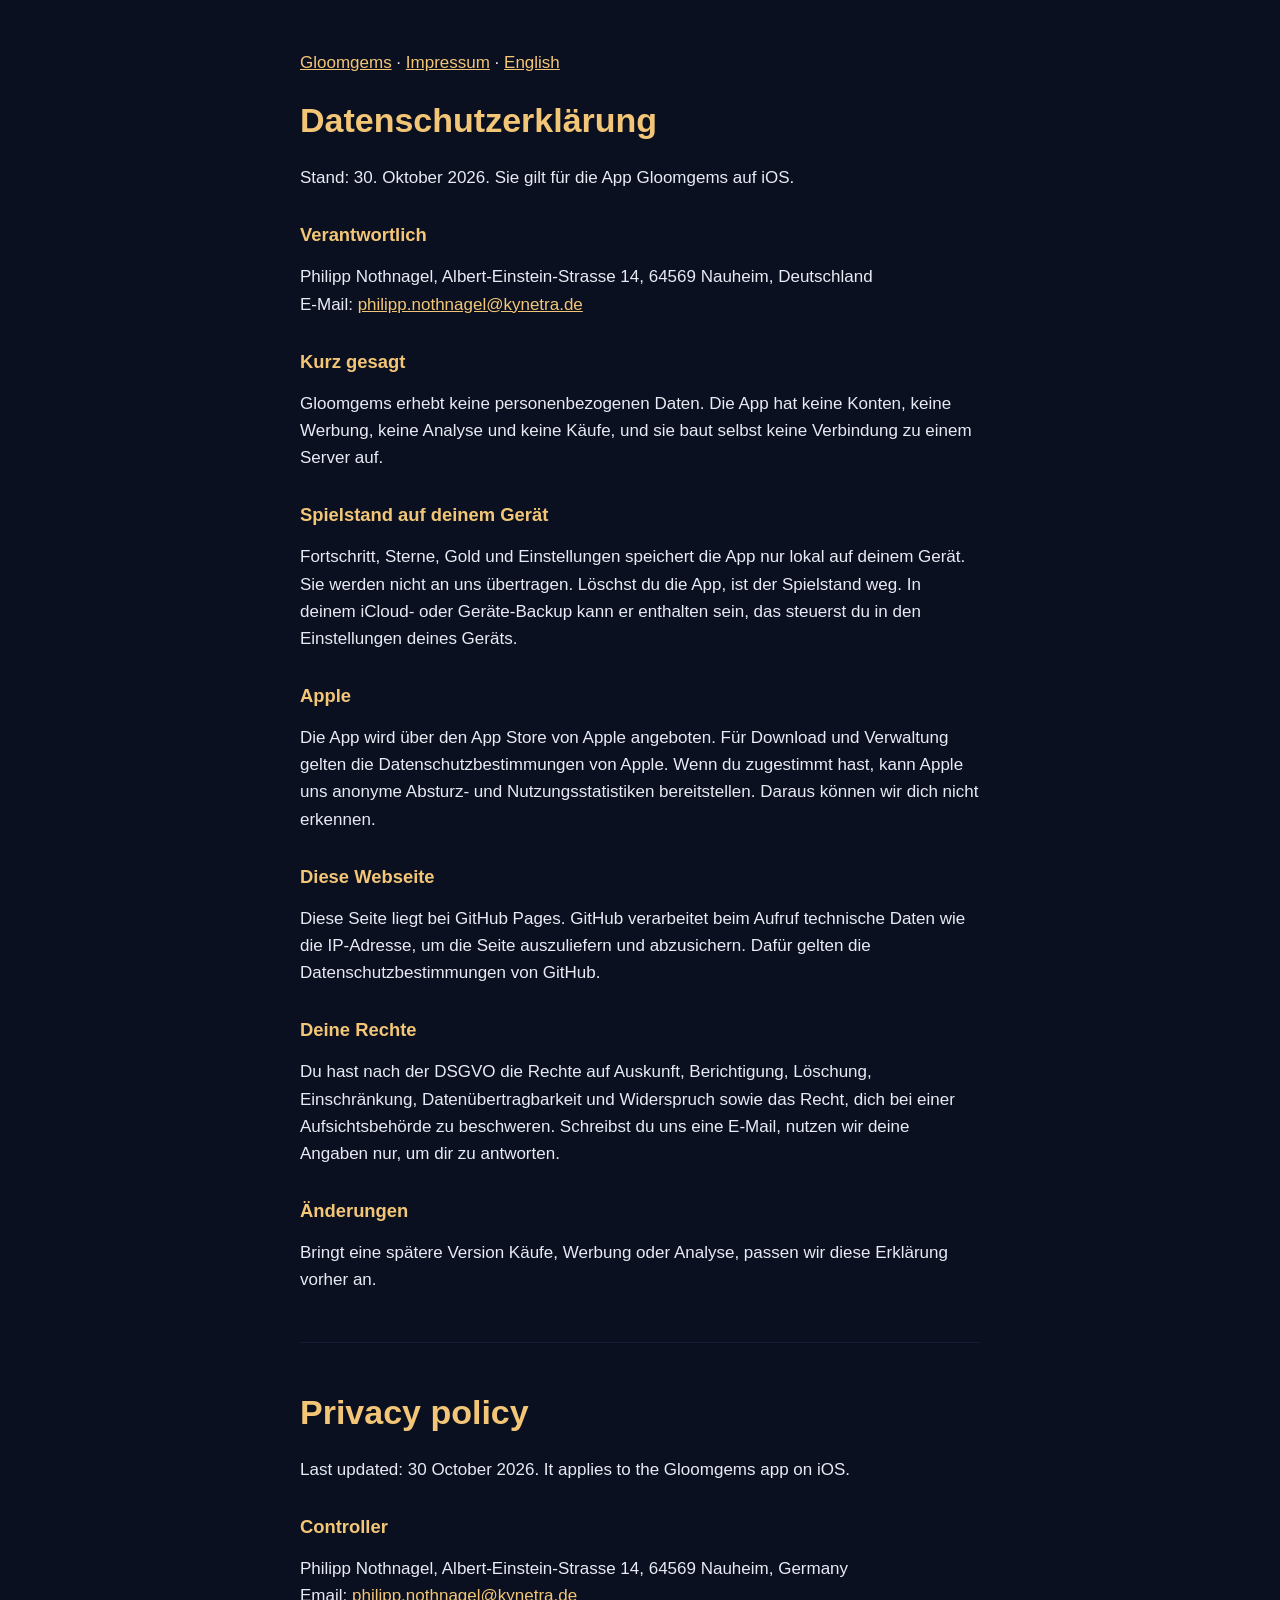
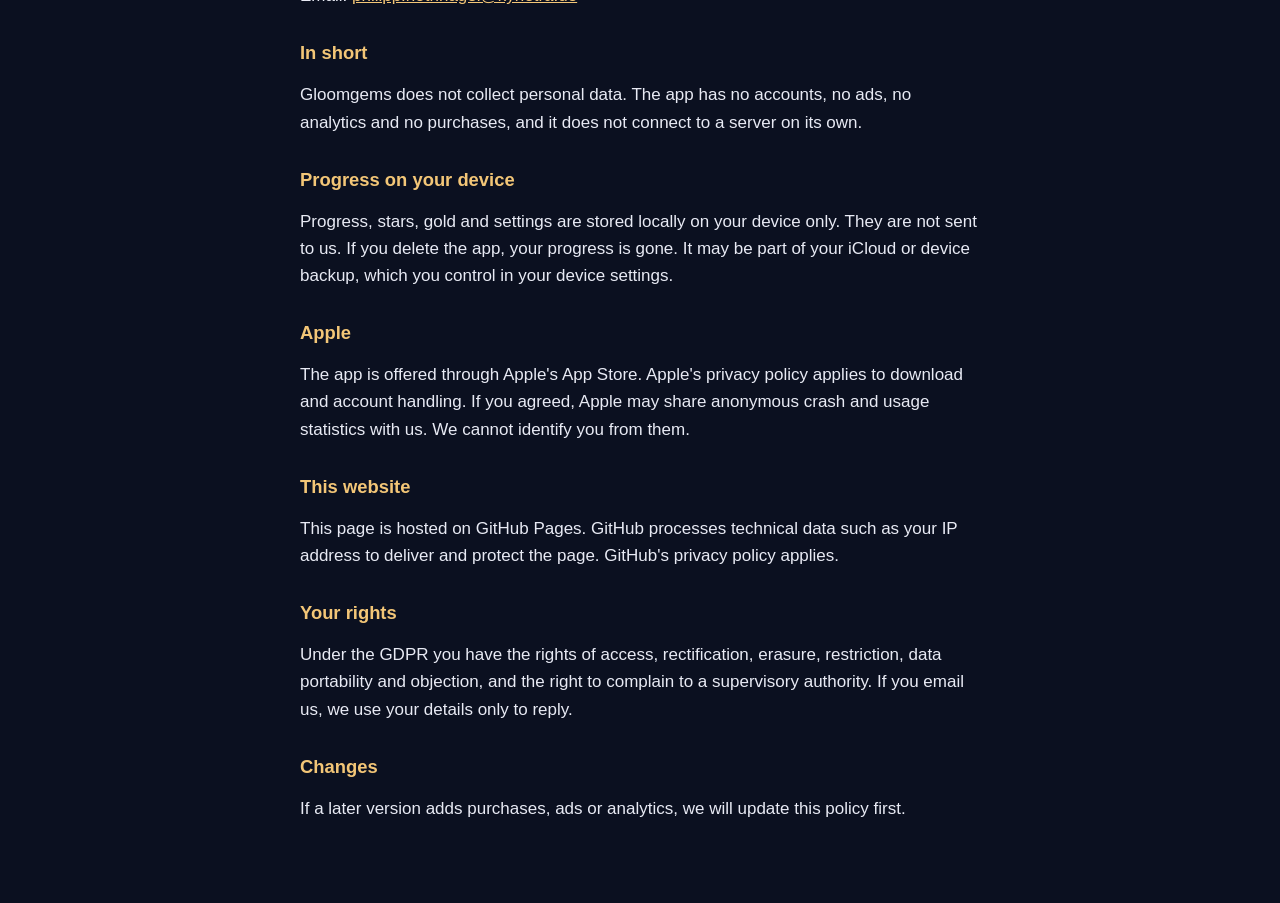
==== datenschutz.html @ 3b536e6b "Datenschutz, Impressum und Support für Gloomgems Co-Authored-By: Claude Opus 5.5 <noreply@anthropic." ====
<!doctype html>
<html lang="de">
<head>
<meta charset="utf-8">
<meta name="viewport" content="width=device-width, initial-scale=1">
<title>Gloomgems: Datenschutz</title>
<link rel="stylesheet" href="style.css">
</head>
<body>
<main>
<p><a href="index.html">Gloomgems</a> · <a href="impressum.html">Impressum</a> · <a href="#en">English</a></p>

<h1>Datenschutzerklärung</h1>
<p>Stand: 30. Oktober 2026. Sie gilt für die App Gloomgems auf iOS.</p>

<h2>Verantwortlich</h2>
<p>Philipp Nothnagel, Albert-Einstein-Strasse 14, 64569 Nauheim, Deutschland<br>
E-Mail: <a href="mailto:philipp.nothnagel@kynetra.de">philipp.nothnagel@kynetra.de</a></p>

<h2>Kurz gesagt</h2>
<p>Gloomgems erhebt keine personenbezogenen Daten. Die App hat keine Konten, keine Werbung, keine Analyse und keine Käufe, und sie baut selbst keine Verbindung zu einem Server auf.</p>

<h2>Spielstand auf deinem Gerät</h2>
<p>Fortschritt, Sterne, Gold und Einstellungen speichert die App nur lokal auf deinem Gerät. Sie werden nicht an uns übertragen. Löschst du die App, ist der Spielstand weg. In deinem iCloud- oder Geräte-Backup kann er enthalten sein, das steuerst du in den Einstellungen deines Geräts.</p>

<h2>Apple</h2>
<p>Die App wird über den App Store von Apple angeboten. Für Download und Verwaltung gelten die Datenschutzbestimmungen von Apple. Wenn du zugestimmt hast, kann Apple uns anonyme Absturz- und Nutzungsstatistiken bereitstellen. Daraus können wir dich nicht erkennen.</p>

<h2>Diese Webseite</h2>
<p>Diese Seite liegt bei GitHub Pages. GitHub verarbeitet beim Aufruf technische Daten wie die IP-Adresse, um die Seite auszuliefern und abzusichern. Dafür gelten die Datenschutzbestimmungen von GitHub.</p>

<h2>Deine Rechte</h2>
<p>Du hast nach der DSGVO die Rechte auf Auskunft, Berichtigung, Löschung, Einschränkung, Datenübertragbarkeit und Widerspruch sowie das Recht, dich bei einer Aufsichtsbehörde zu beschweren. Schreibst du uns eine E-Mail, nutzen wir deine Angaben nur, um dir zu antworten.</p>

<h2>Änderungen</h2>
<p>Bringt eine spätere Version Käufe, Werbung oder Analyse, passen wir diese Erklärung vorher an.</p>

<hr>

<h1 id="en">Privacy policy</h1>
<p>Last updated: 30 October 2026. It applies to the Gloomgems app on iOS.</p>

<h2>Controller</h2>
<p>Philipp Nothnagel, Albert-Einstein-Strasse 14, 64569 Nauheim, Germany<br>
Email: <a href="mailto:philipp.nothnagel@kynetra.de">philipp.nothnagel@kynetra.de</a></p>

<h2>In short</h2>
<p>Gloomgems does not collect personal data. The app has no accounts, no ads, no analytics and no purchases, and it does not connect to a server on its own.</p>

<h2>Progress on your device</h2>
<p>Progress, stars, gold and settings are stored locally on your device only. They are not sent to us. If you delete the app, your progress is gone. It may be part of your iCloud or device backup, which you control in your device settings.</p>

<h2>Apple</h2>
<p>The app is offered through Apple's App Store. Apple's privacy policy applies to download and account handling. If you agreed, Apple may share anonymous crash and usage statistics with us. We cannot identify you from them.</p>

<h2>This website</h2>
<p>This page is hosted on GitHub Pages. GitHub processes technical data such as your IP address to deliver and protect the page. GitHub's privacy policy applies.</p>

<h2>Your rights</h2>
<p>Under the GDPR you have the rights of access, rectification, erasure, restriction, data portability and objection, and the right to complain to a supervisory authority. If you email us, we use your details only to reply.</p>

<h2>Changes</h2>
<p>If a later version adds purchases, ads or analytics, we will update this policy first.</p>
</main>
</body>
</html>
---- style.css ----
:root {
  --bg: #0b1020;
  --panel: #141b33;
  --text: #e8eaf4;
  --muted: #a9b0cb;
  --gold: #f3c677;
}

body {
  margin: 0;
  background: var(--bg);
  color: var(--text);
  font: 17px/1.6 -apple-system, BlinkMacSystemFont, "Segoe UI", Roboto, sans-serif;
}

main {
  max-width: 680px;
  margin: 0 auto;
  padding: 32px 16px 64px;
}

h1, h2 {
  color: var(--gold);
  line-height: 1.25;
}

h2 {
  margin-top: 32px;
  font-size: 1.15rem;
}

a {
  color: var(--gold);
}

hr {
  margin: 48px 0;
  border: 0;
  border-top: 1px solid var(--panel);
}
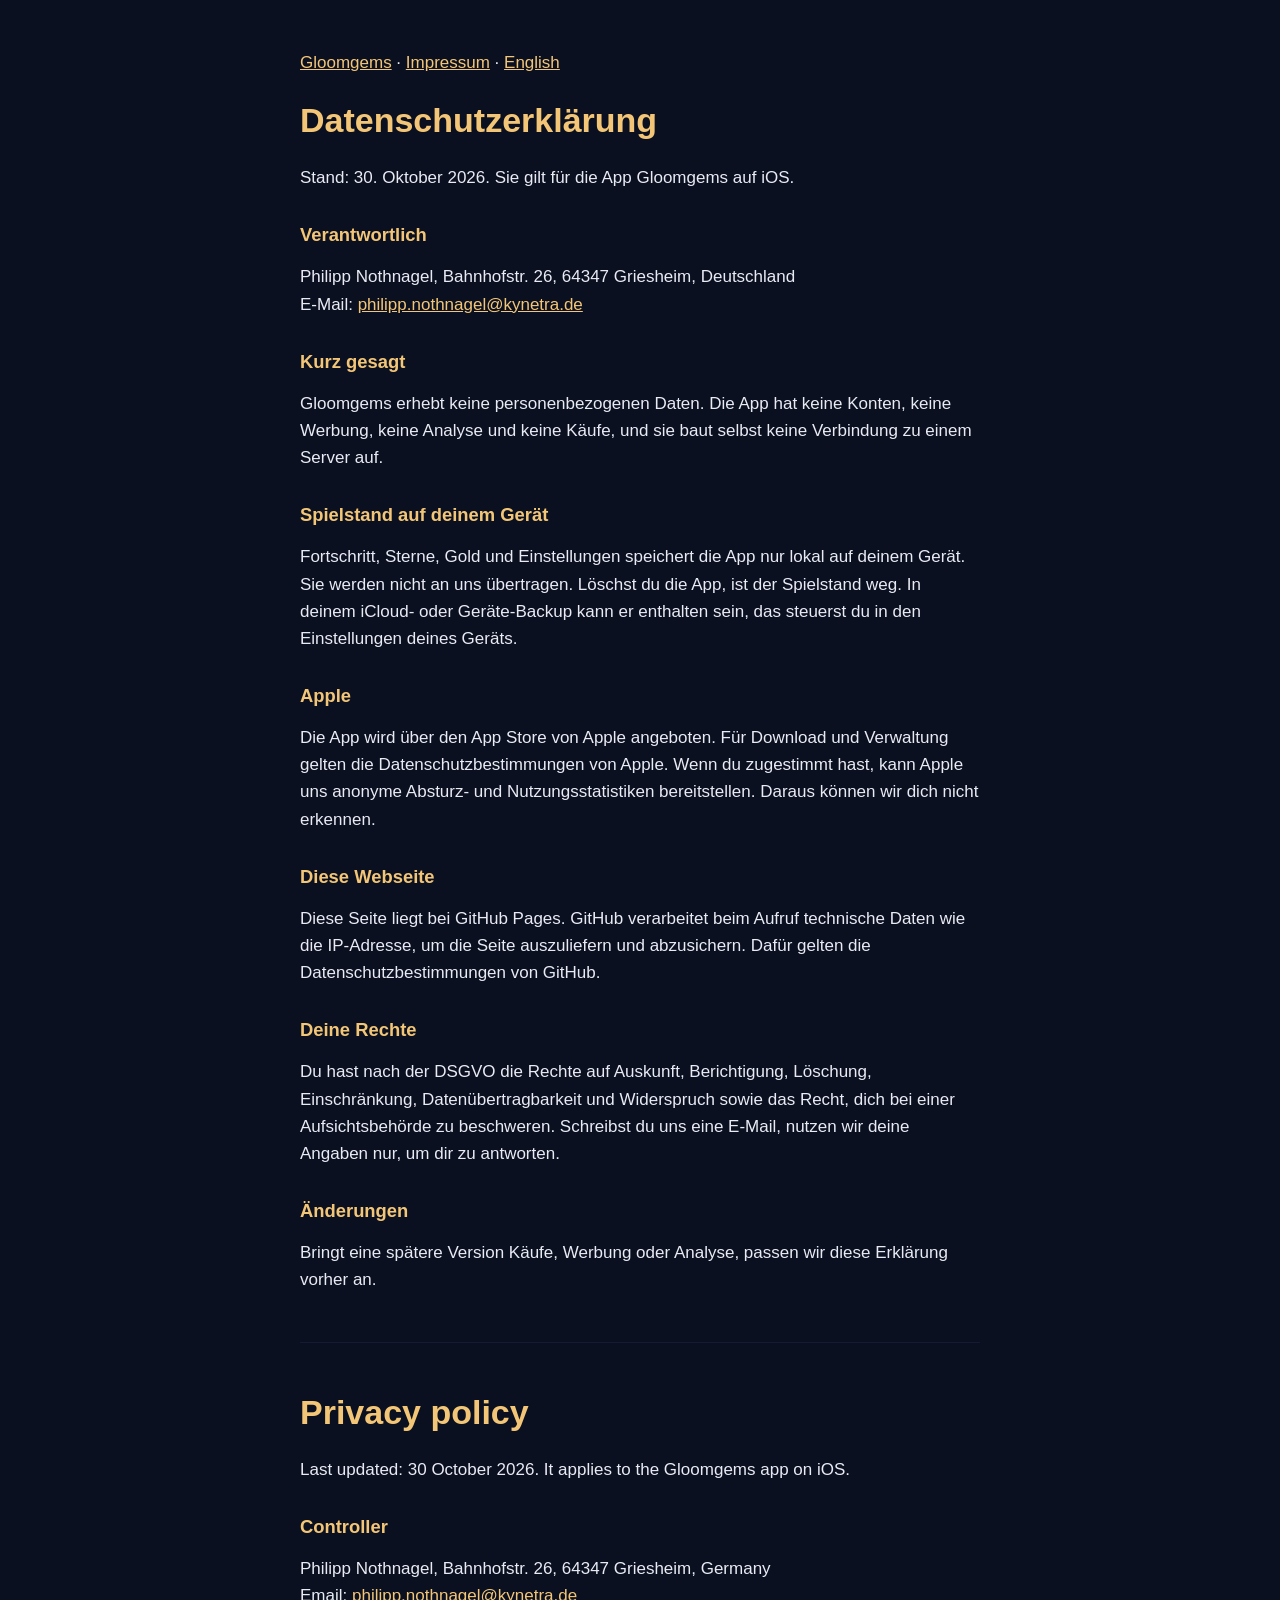
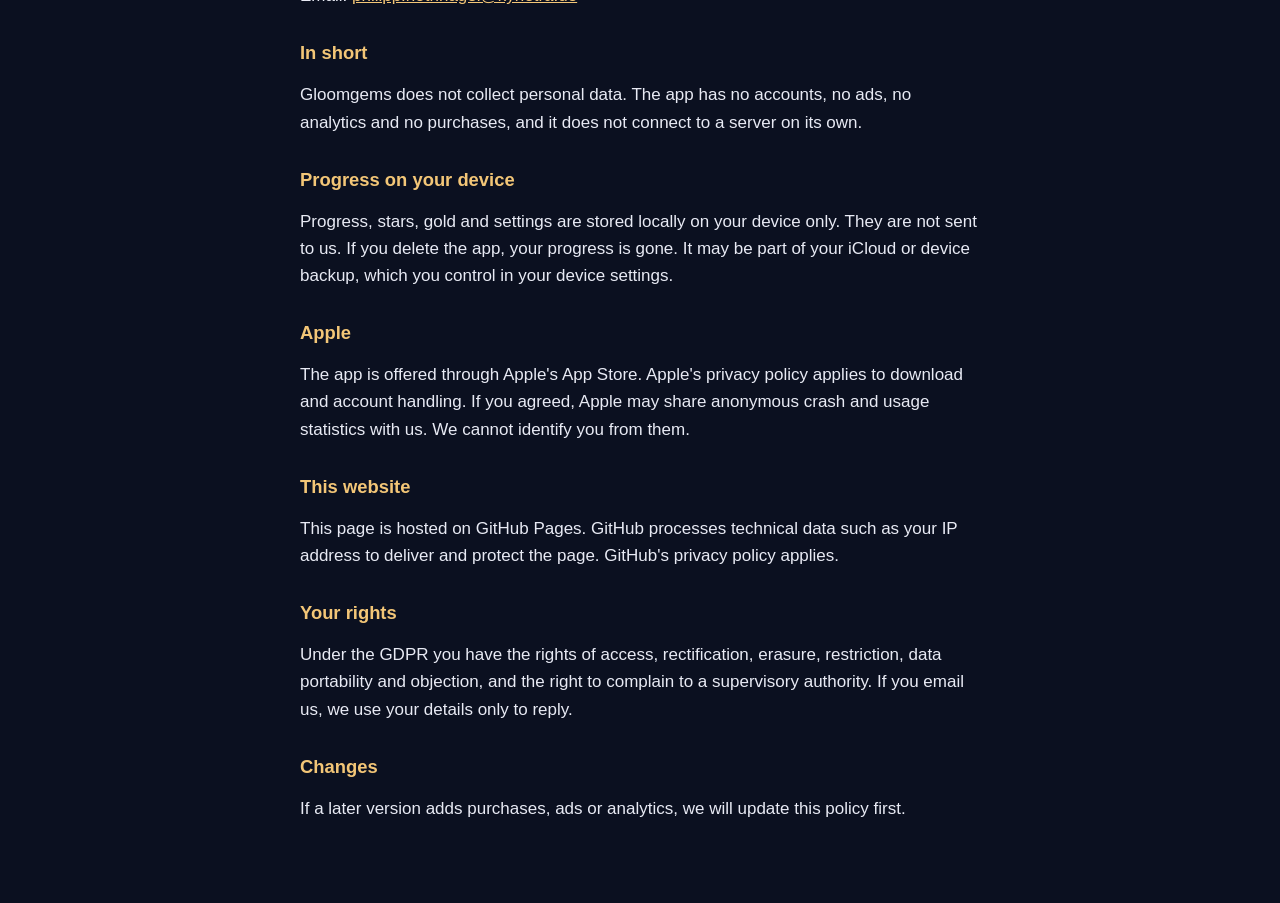
==== commit 0736f782: "Neue Anschrift in Impressum und Datenschutz Co-Authored-By: Claude Opus 5.5 <noreply@anthropic.com>" ====
--- a/datenschutz.html
+++ b/datenschutz.html
@@ -14,7 +14,7 @@
 <p>Stand: 30. Oktober 2026. Sie gilt für die App Gloomgems auf iOS.</p>
 
 <h2>Verantwortlich</h2>
-<p>Philipp Nothnagel, Albert-Einstein-Strasse 14, 64569 Nauheim, Deutschland<br>
+<p>Philipp Nothnagel, Bahnhofstr. 26, 64347 Griesheim, Deutschland<br>
 E-Mail: <a href="mailto:philipp.nothnagel@kynetra.de">philipp.nothnagel@kynetra.de</a></p>
 
 <h2>Kurz gesagt</h2>
@@ -41,7 +41,7 @@
 <p>Last updated: 30 October 2026. It applies to the Gloomgems app on iOS.</p>
 
 <h2>Controller</h2>
-<p>Philipp Nothnagel, Albert-Einstein-Strasse 14, 64569 Nauheim, Germany<br>
+<p>Philipp Nothnagel, Bahnhofstr. 26, 64347 Griesheim, Germany<br>
 Email: <a href="mailto:philipp.nothnagel@kynetra.de">philipp.nothnagel@kynetra.de</a></p>
 
 <h2>In short</h2>
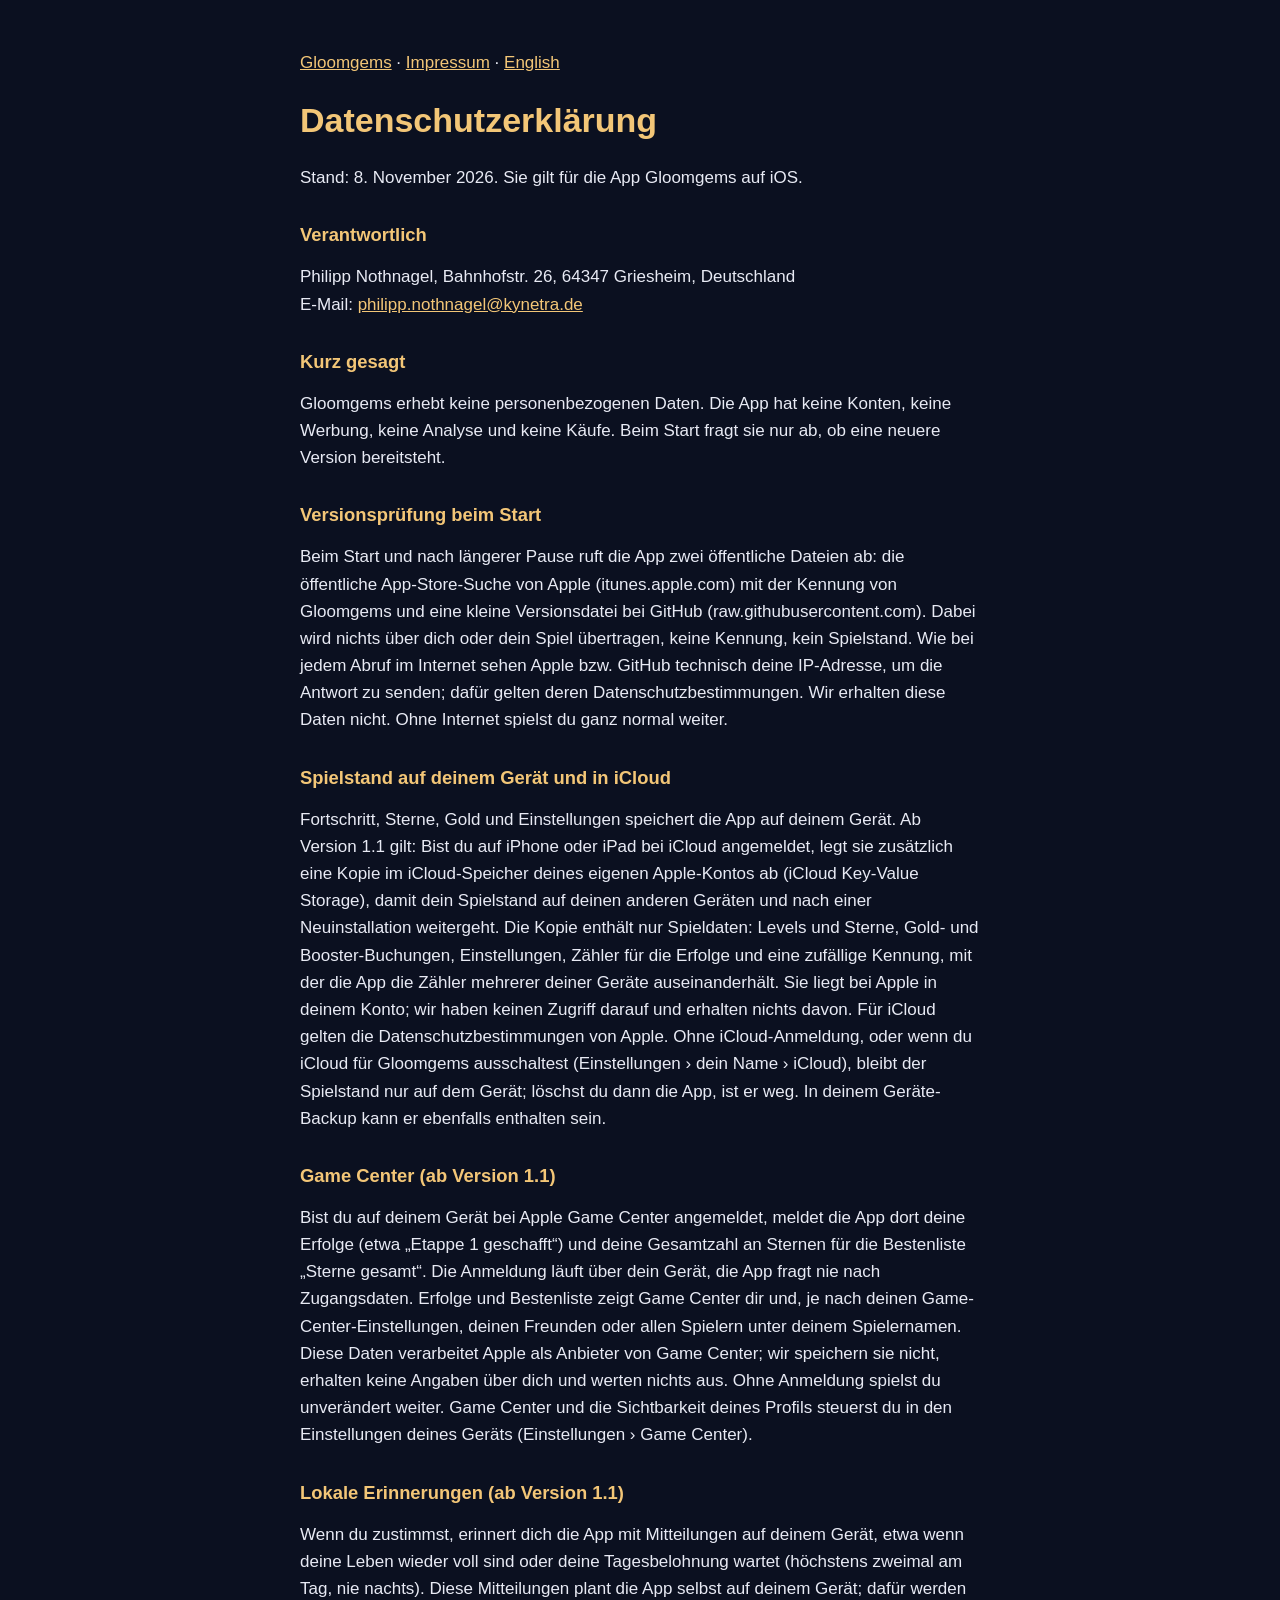
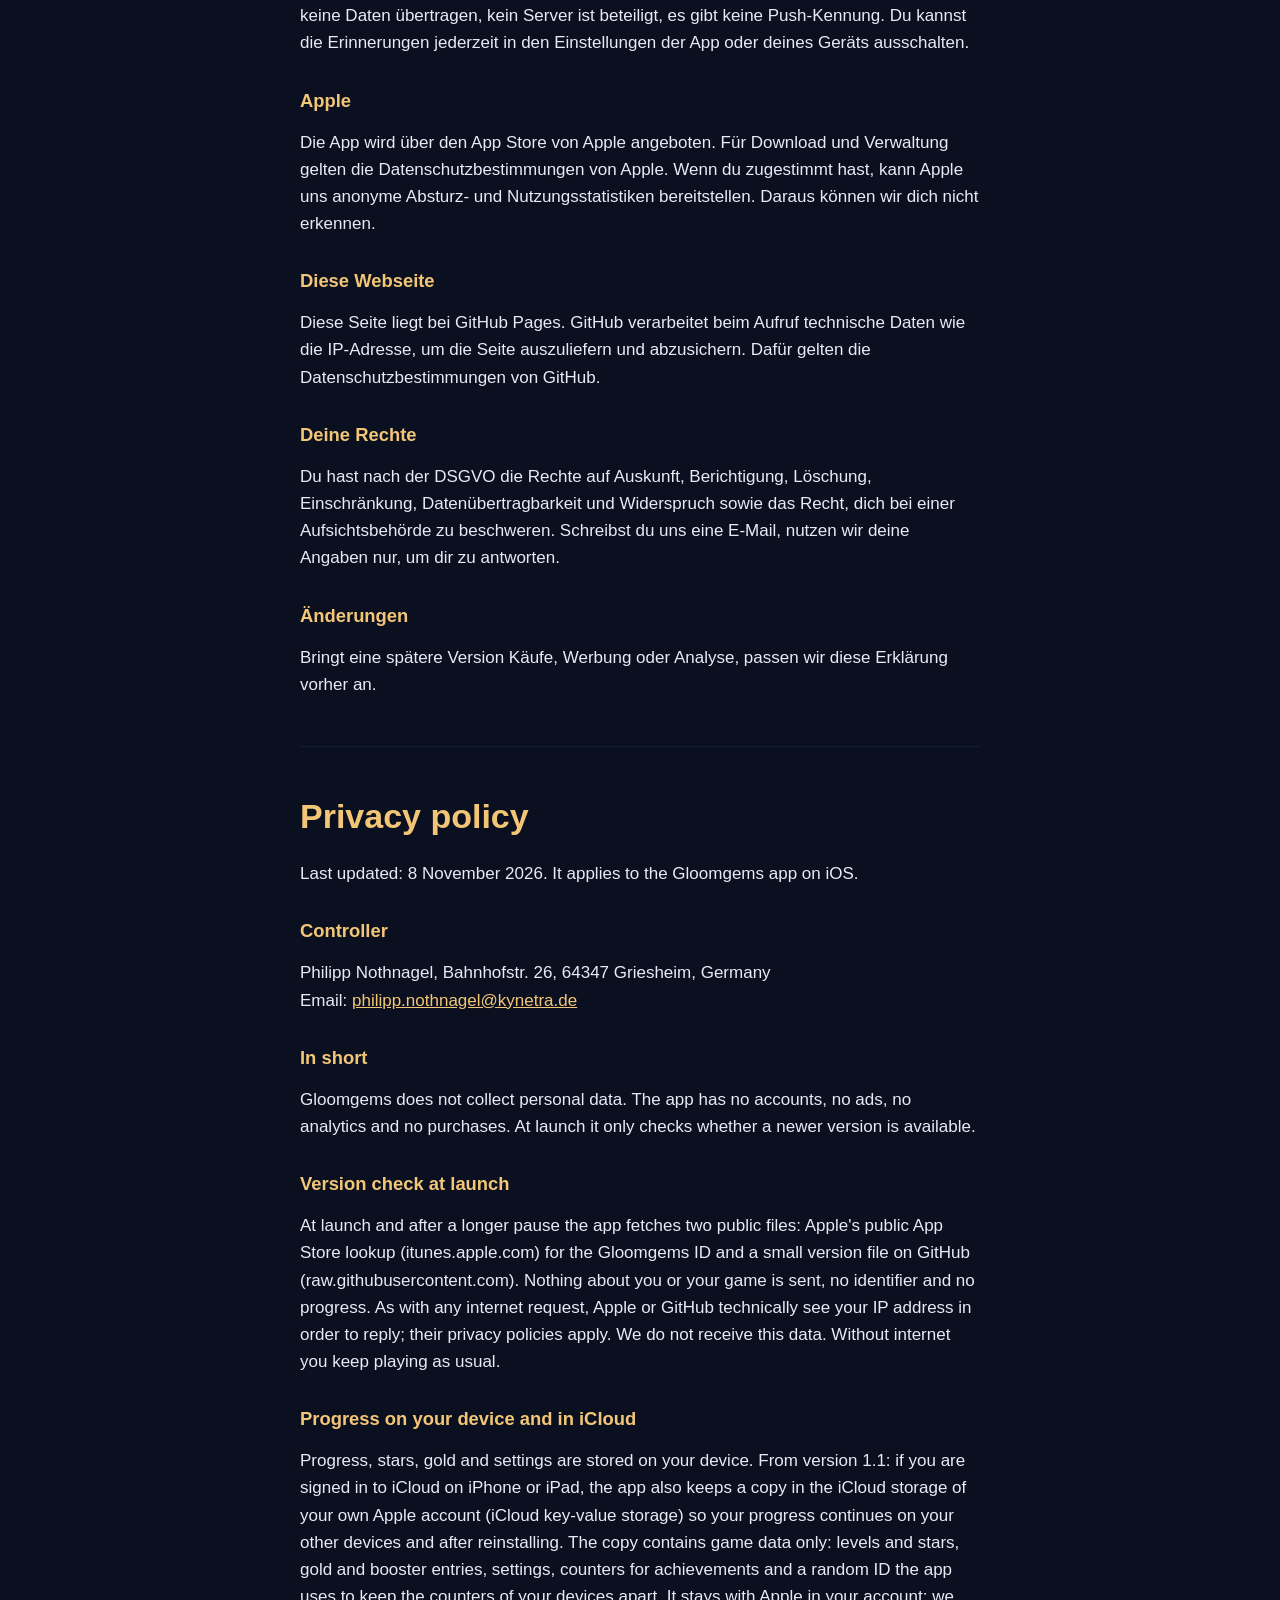
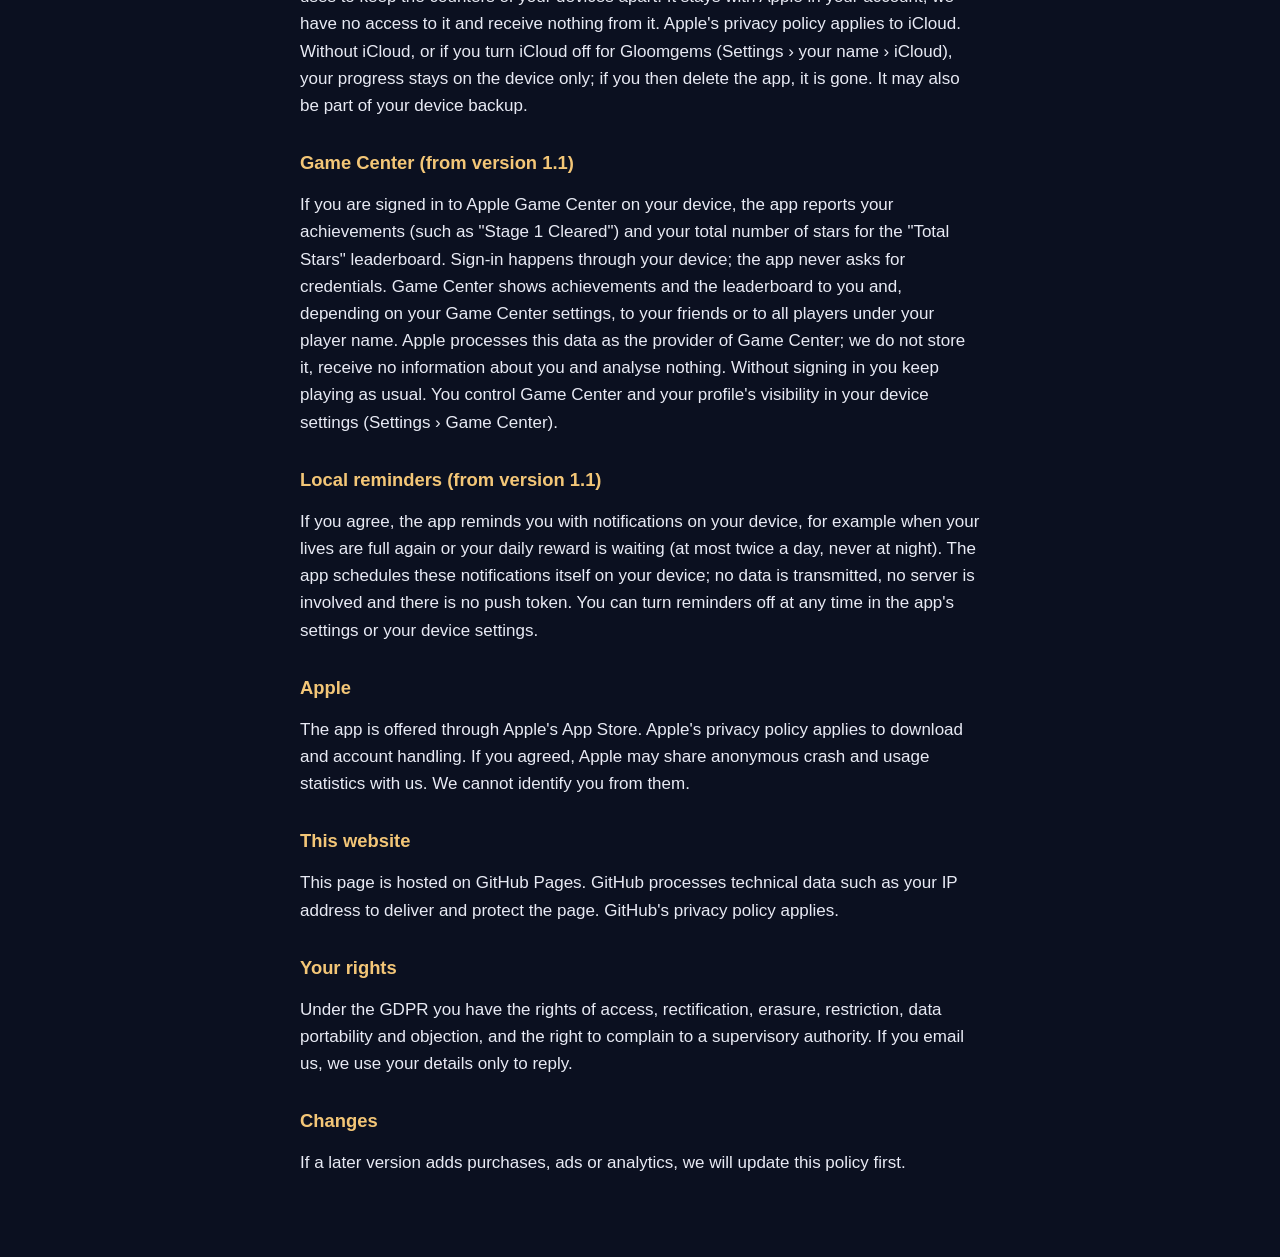
==== commit c896bea2: "Datenschutz: Versionsprüfung beim Start, iCloud-Spielstand, Game Center und lokale Erinnerungen (ab " ====
--- a/datenschutz.html
+++ b/datenschutz.html
@@ -11,17 +11,26 @@
 <p><a href="index.html">Gloomgems</a> · <a href="impressum.html">Impressum</a> · <a href="#en">English</a></p>
 
 <h1>Datenschutzerklärung</h1>
-<p>Stand: 30. Oktober 2026. Sie gilt für die App Gloomgems auf iOS.</p>
+<p>Stand: 8. November 2026. Sie gilt für die App Gloomgems auf iOS.</p>
 
 <h2>Verantwortlich</h2>
 <p>Philipp Nothnagel, Bahnhofstr. 26, 64347 Griesheim, Deutschland<br>
 E-Mail: <a href="mailto:philipp.nothnagel@kynetra.de">philipp.nothnagel@kynetra.de</a></p>
 
 <h2>Kurz gesagt</h2>
-<p>Gloomgems erhebt keine personenbezogenen Daten. Die App hat keine Konten, keine Werbung, keine Analyse und keine Käufe, und sie baut selbst keine Verbindung zu einem Server auf.</p>
+<p>Gloomgems erhebt keine personenbezogenen Daten. Die App hat keine Konten, keine Werbung, keine Analyse und keine Käufe. Beim Start fragt sie nur ab, ob eine neuere Version bereitsteht.</p>
 
-<h2>Spielstand auf deinem Gerät</h2>
-<p>Fortschritt, Sterne, Gold und Einstellungen speichert die App nur lokal auf deinem Gerät. Sie werden nicht an uns übertragen. Löschst du die App, ist der Spielstand weg. In deinem iCloud- oder Geräte-Backup kann er enthalten sein, das steuerst du in den Einstellungen deines Geräts.</p>
+<h2>Versionsprüfung beim Start</h2>
+<p>Beim Start und nach längerer Pause ruft die App zwei öffentliche Dateien ab: die öffentliche App-Store-Suche von Apple (itunes.apple.com) mit der Kennung von Gloomgems und eine kleine Versionsdatei bei GitHub (raw.githubusercontent.com). Dabei wird nichts über dich oder dein Spiel übertragen, keine Kennung, kein Spielstand. Wie bei jedem Abruf im Internet sehen Apple bzw. GitHub technisch deine IP-Adresse, um die Antwort zu senden; dafür gelten deren Datenschutzbestimmungen. Wir erhalten diese Daten nicht. Ohne Internet spielst du ganz normal weiter.</p>
+
+<h2>Spielstand auf deinem Gerät und in iCloud</h2>
+<p>Fortschritt, Sterne, Gold und Einstellungen speichert die App auf deinem Gerät. Ab Version 1.1 gilt: Bist du auf iPhone oder iPad bei iCloud angemeldet, legt sie zusätzlich eine Kopie im iCloud-Speicher deines eigenen Apple-Kontos ab (iCloud Key-Value Storage), damit dein Spielstand auf deinen anderen Geräten und nach einer Neuinstallation weitergeht. Die Kopie enthält nur Spieldaten: Levels und Sterne, Gold- und Booster-Buchungen, Einstellungen, Zähler für die Erfolge und eine zufällige Kennung, mit der die App die Zähler mehrerer deiner Geräte auseinanderhält. Sie liegt bei Apple in deinem Konto; wir haben keinen Zugriff darauf und erhalten nichts davon. Für iCloud gelten die Datenschutzbestimmungen von Apple. Ohne iCloud-Anmeldung, oder wenn du iCloud für Gloomgems ausschaltest (Einstellungen › dein Name › iCloud), bleibt der Spielstand nur auf dem Gerät; löschst du dann die App, ist er weg. In deinem Geräte-Backup kann er ebenfalls enthalten sein.</p>
+
+<h2>Game Center (ab Version 1.1)</h2>
+<p>Bist du auf deinem Gerät bei Apple Game Center angemeldet, meldet die App dort deine Erfolge (etwa „Etappe 1 geschafft“) und deine Gesamtzahl an Sternen für die Bestenliste „Sterne gesamt“. Die Anmeldung läuft über dein Gerät, die App fragt nie nach Zugangsdaten. Erfolge und Bestenliste zeigt Game Center dir und, je nach deinen Game-Center-Einstellungen, deinen Freunden oder allen Spielern unter deinem Spielernamen. Diese Daten verarbeitet Apple als Anbieter von Game Center; wir speichern sie nicht, erhalten keine Angaben über dich und werten nichts aus. Ohne Anmeldung spielst du unverändert weiter. Game Center und die Sichtbarkeit deines Profils steuerst du in den Einstellungen deines Geräts (Einstellungen › Game Center).</p>
+
+<h2>Lokale Erinnerungen (ab Version 1.1)</h2>
+<p>Wenn du zustimmst, erinnert dich die App mit Mitteilungen auf deinem Gerät, etwa wenn deine Leben wieder voll sind oder deine Tagesbelohnung wartet (höchstens zweimal am Tag, nie nachts). Diese Mitteilungen plant die App selbst auf deinem Gerät; dafür werden keine Daten übertragen, kein Server ist beteiligt, es gibt keine Push-Kennung. Du kannst die Erinnerungen jederzeit in den Einstellungen der App oder deines Geräts ausschalten.</p>
 
 <h2>Apple</h2>
 <p>Die App wird über den App Store von Apple angeboten. Für Download und Verwaltung gelten die Datenschutzbestimmungen von Apple. Wenn du zugestimmt hast, kann Apple uns anonyme Absturz- und Nutzungsstatistiken bereitstellen. Daraus können wir dich nicht erkennen.</p>
@@ -38,17 +47,26 @@
 <hr>
 
 <h1 id="en">Privacy policy</h1>
-<p>Last updated: 30 October 2026. It applies to the Gloomgems app on iOS.</p>
+<p>Last updated: 8 November 2026. It applies to the Gloomgems app on iOS.</p>
 
 <h2>Controller</h2>
 <p>Philipp Nothnagel, Bahnhofstr. 26, 64347 Griesheim, Germany<br>
 Email: <a href="mailto:philipp.nothnagel@kynetra.de">philipp.nothnagel@kynetra.de</a></p>
 
 <h2>In short</h2>
-<p>Gloomgems does not collect personal data. The app has no accounts, no ads, no analytics and no purchases, and it does not connect to a server on its own.</p>
+<p>Gloomgems does not collect personal data. The app has no accounts, no ads, no analytics and no purchases. At launch it only checks whether a newer version is available.</p>
 
-<h2>Progress on your device</h2>
-<p>Progress, stars, gold and settings are stored locally on your device only. They are not sent to us. If you delete the app, your progress is gone. It may be part of your iCloud or device backup, which you control in your device settings.</p>
+<h2>Version check at launch</h2>
+<p>At launch and after a longer pause the app fetches two public files: Apple's public App Store lookup (itunes.apple.com) for the Gloomgems ID and a small version file on GitHub (raw.githubusercontent.com). Nothing about you or your game is sent, no identifier and no progress. As with any internet request, Apple or GitHub technically see your IP address in order to reply; their privacy policies apply. We do not receive this data. Without internet you keep playing as usual.</p>
+
+<h2>Progress on your device and in iCloud</h2>
+<p>Progress, stars, gold and settings are stored on your device. From version 1.1: if you are signed in to iCloud on iPhone or iPad, the app also keeps a copy in the iCloud storage of your own Apple account (iCloud key-value storage) so your progress continues on your other devices and after reinstalling. The copy contains game data only: levels and stars, gold and booster entries, settings, counters for achievements and a random ID the app uses to keep the counters of your devices apart. It stays with Apple in your account; we have no access to it and receive nothing from it. Apple's privacy policy applies to iCloud. Without iCloud, or if you turn iCloud off for Gloomgems (Settings › your name › iCloud), your progress stays on the device only; if you then delete the app, it is gone. It may also be part of your device backup.</p>
+
+<h2>Game Center (from version 1.1)</h2>
+<p>If you are signed in to Apple Game Center on your device, the app reports your achievements (such as "Stage 1 Cleared") and your total number of stars for the "Total Stars" leaderboard. Sign-in happens through your device; the app never asks for credentials. Game Center shows achievements and the leaderboard to you and, depending on your Game Center settings, to your friends or to all players under your player name. Apple processes this data as the provider of Game Center; we do not store it, receive no information about you and analyse nothing. Without signing in you keep playing as usual. You control Game Center and your profile's visibility in your device settings (Settings › Game Center).</p>
+
+<h2>Local reminders (from version 1.1)</h2>
+<p>If you agree, the app reminds you with notifications on your device, for example when your lives are full again or your daily reward is waiting (at most twice a day, never at night). The app schedules these notifications itself on your device; no data is transmitted, no server is involved and there is no push token. You can turn reminders off at any time in the app's settings or your device settings.</p>
 
 <h2>Apple</h2>
 <p>The app is offered through Apple's App Store. Apple's privacy policy applies to download and account handling. If you agreed, Apple may share anonymous crash and usage statistics with us. We cannot identify you from them.</p>
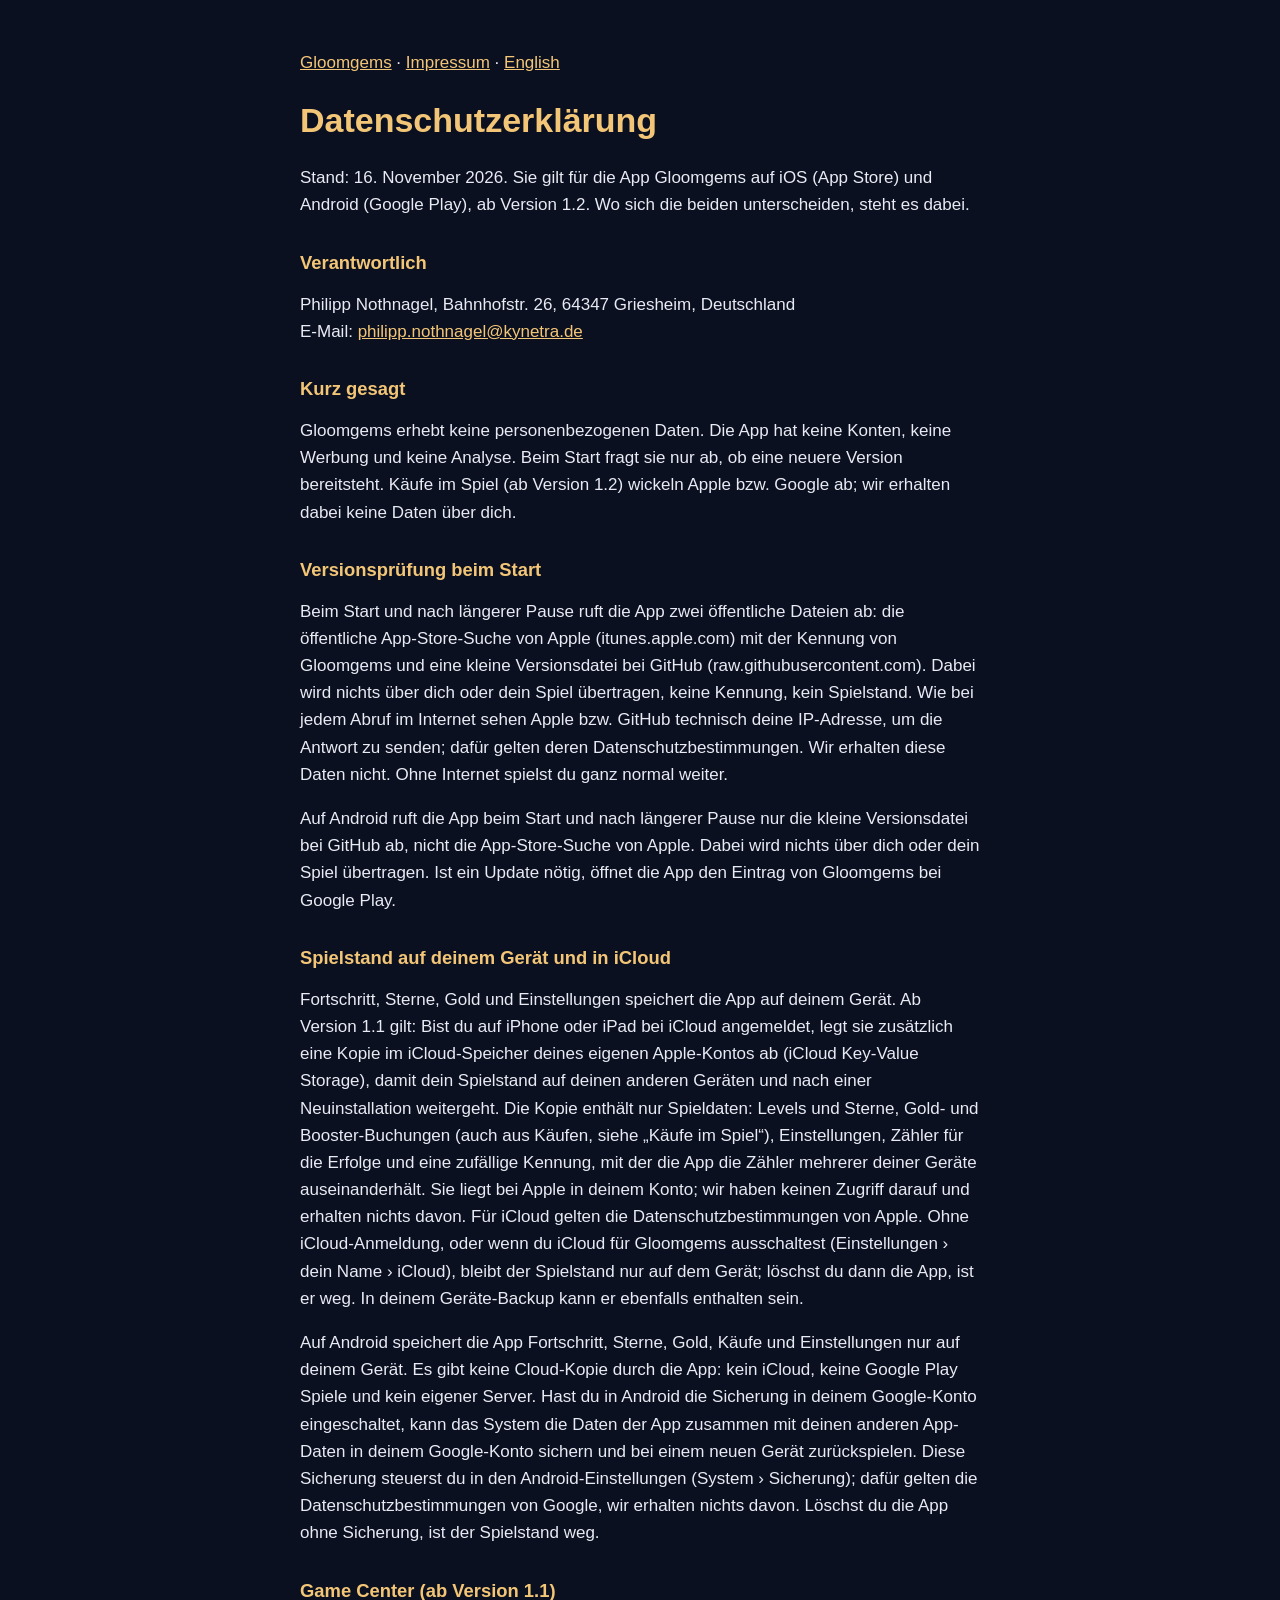
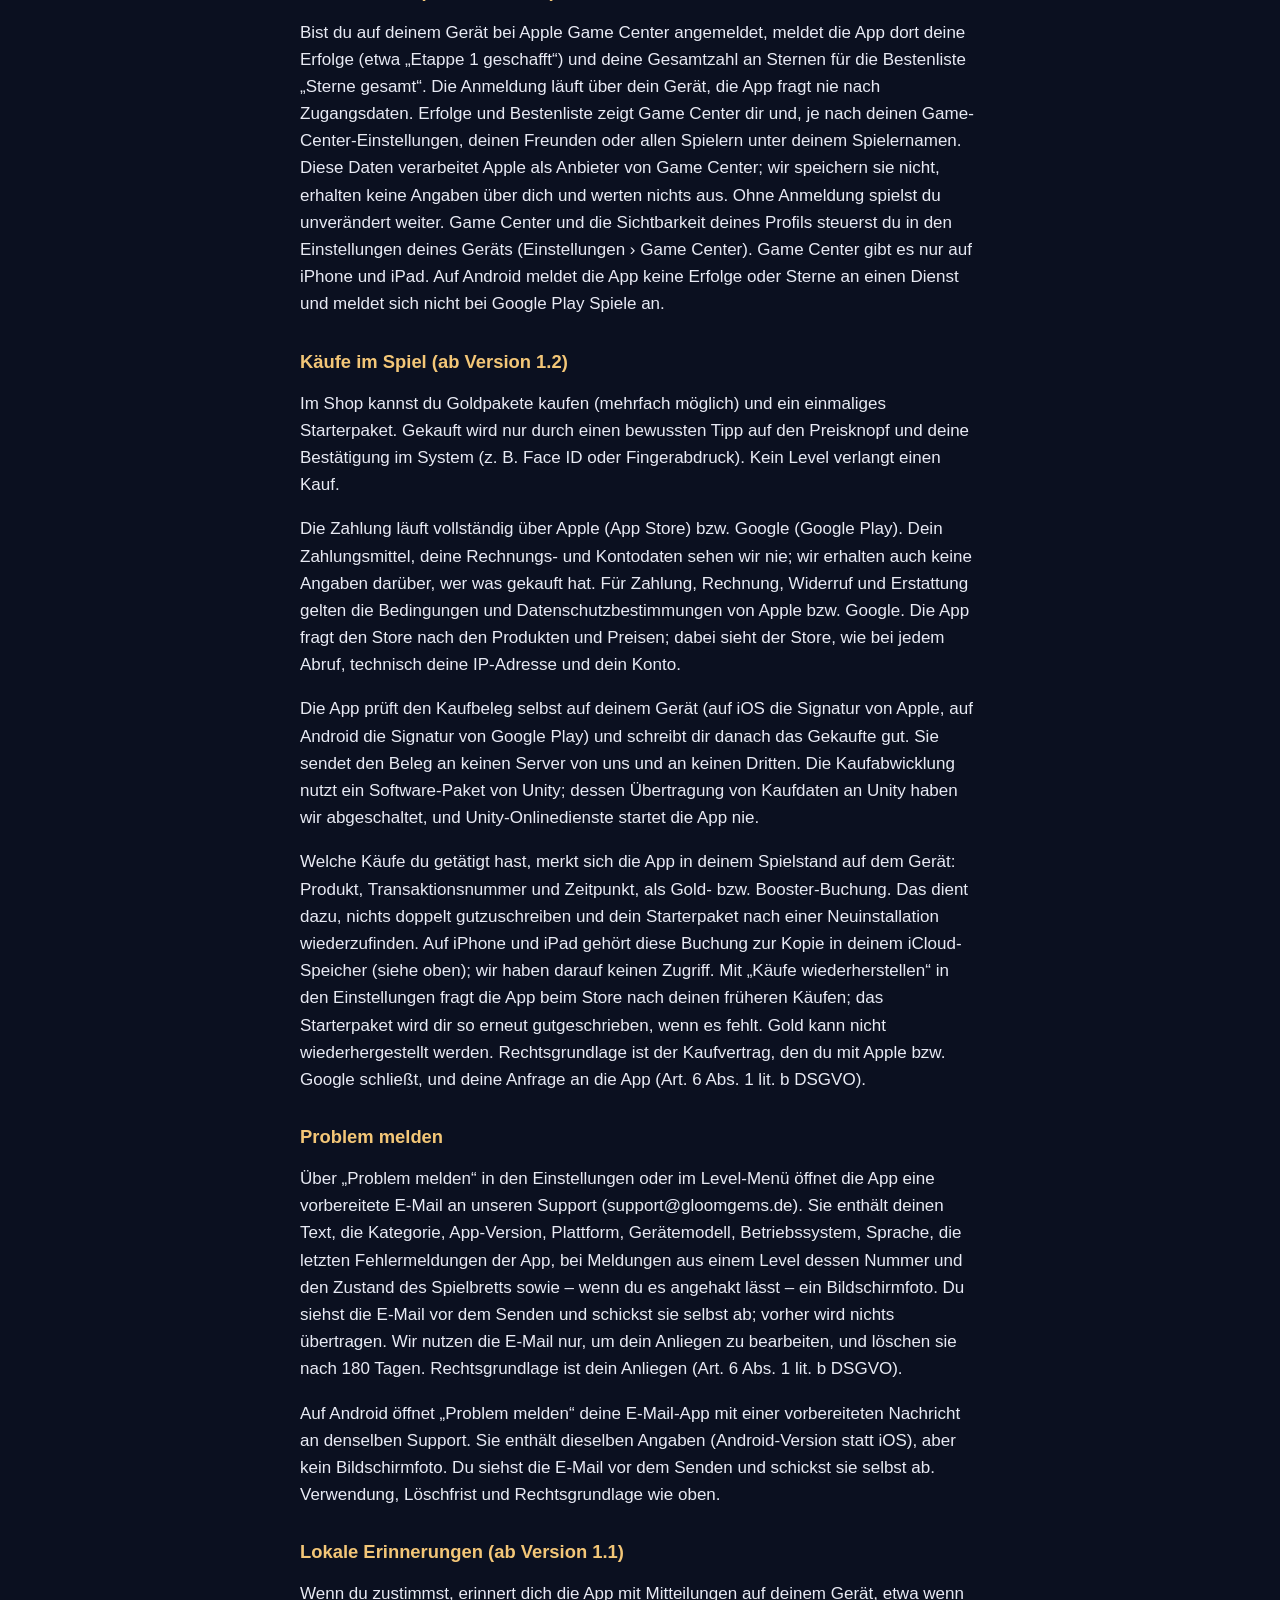
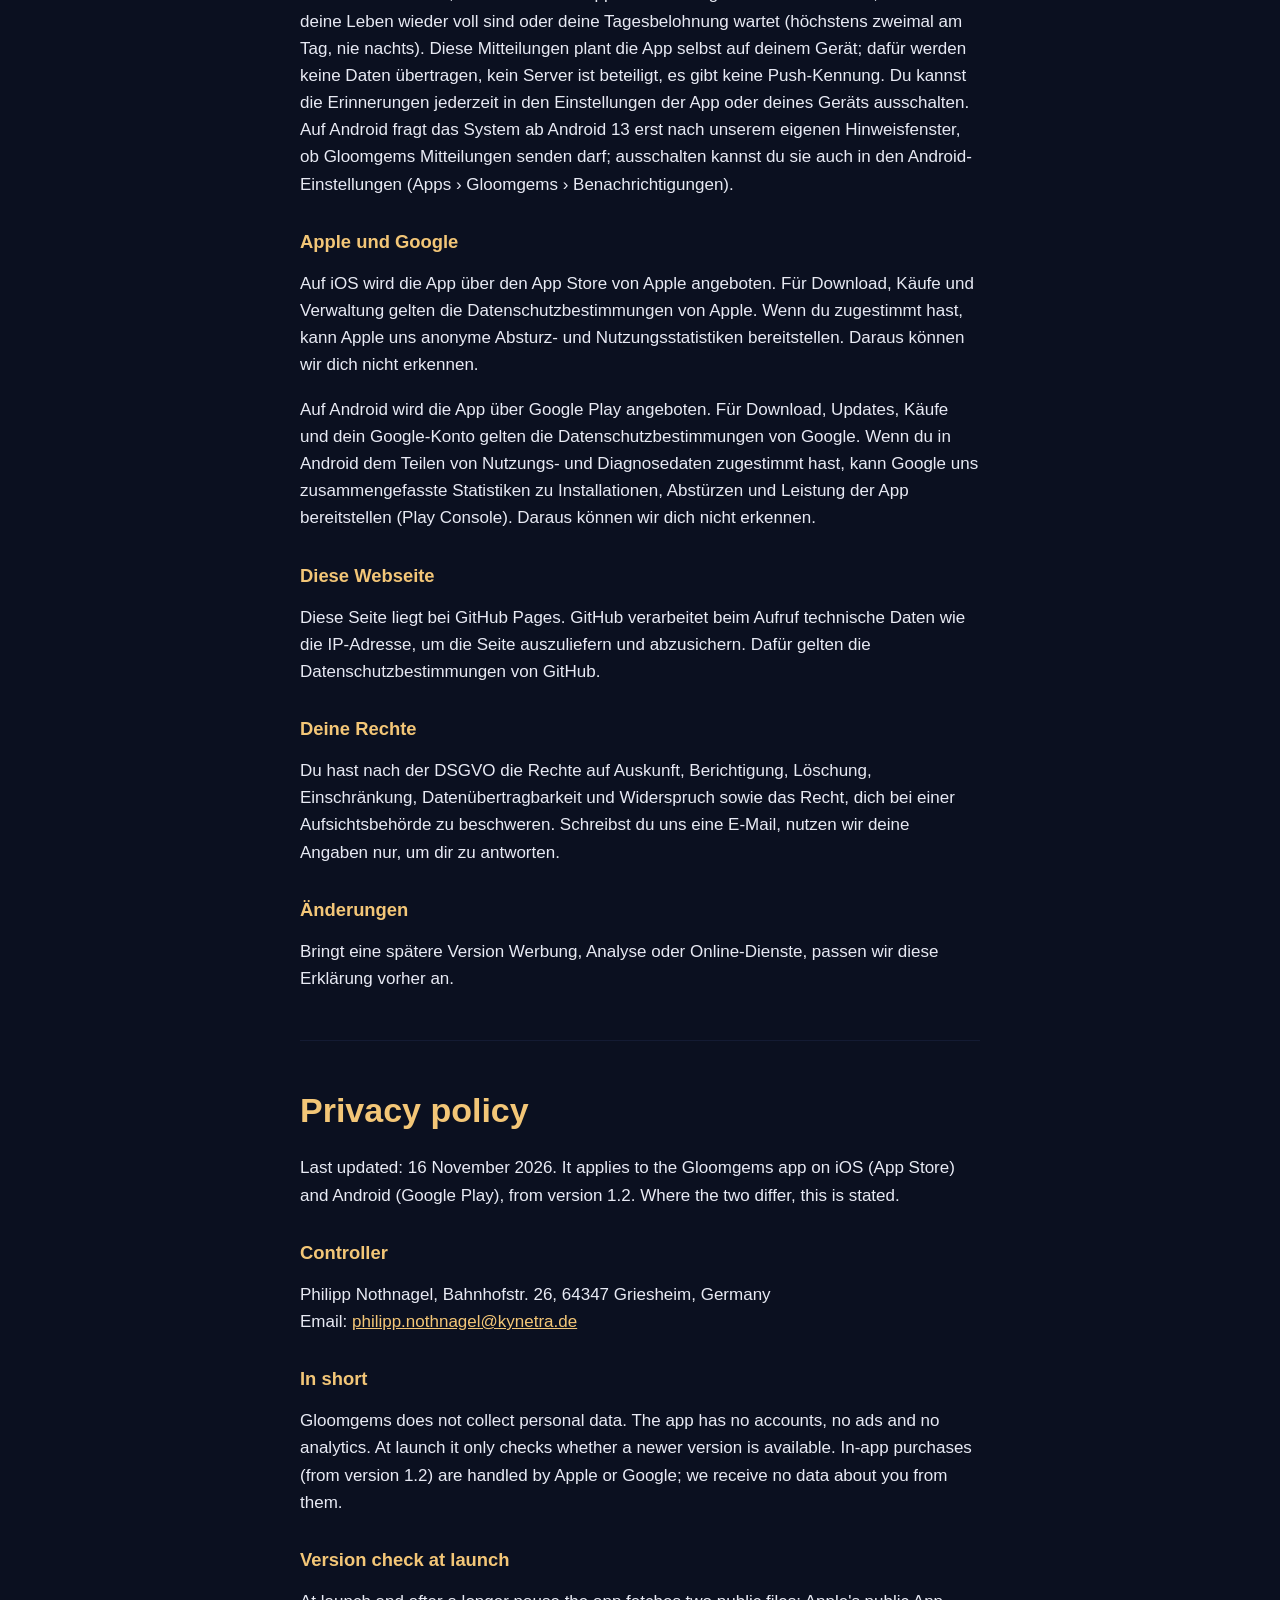
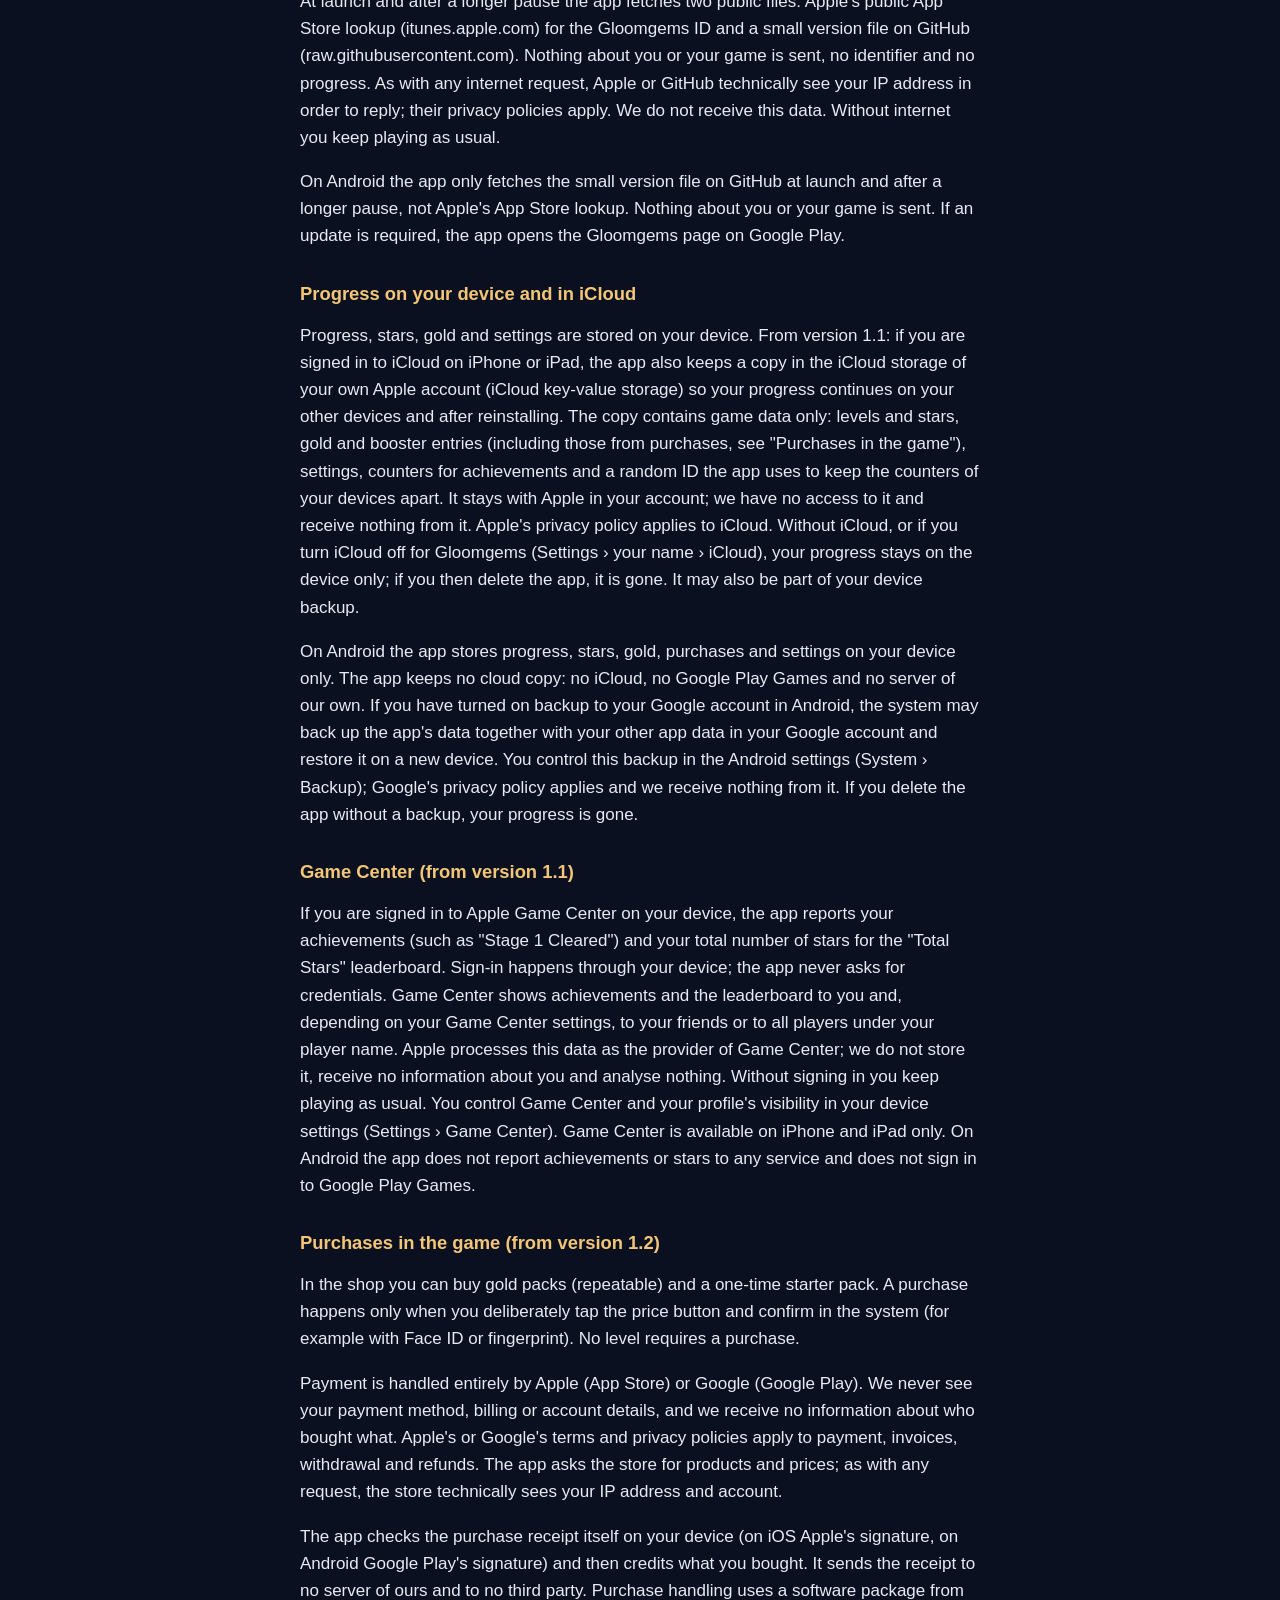
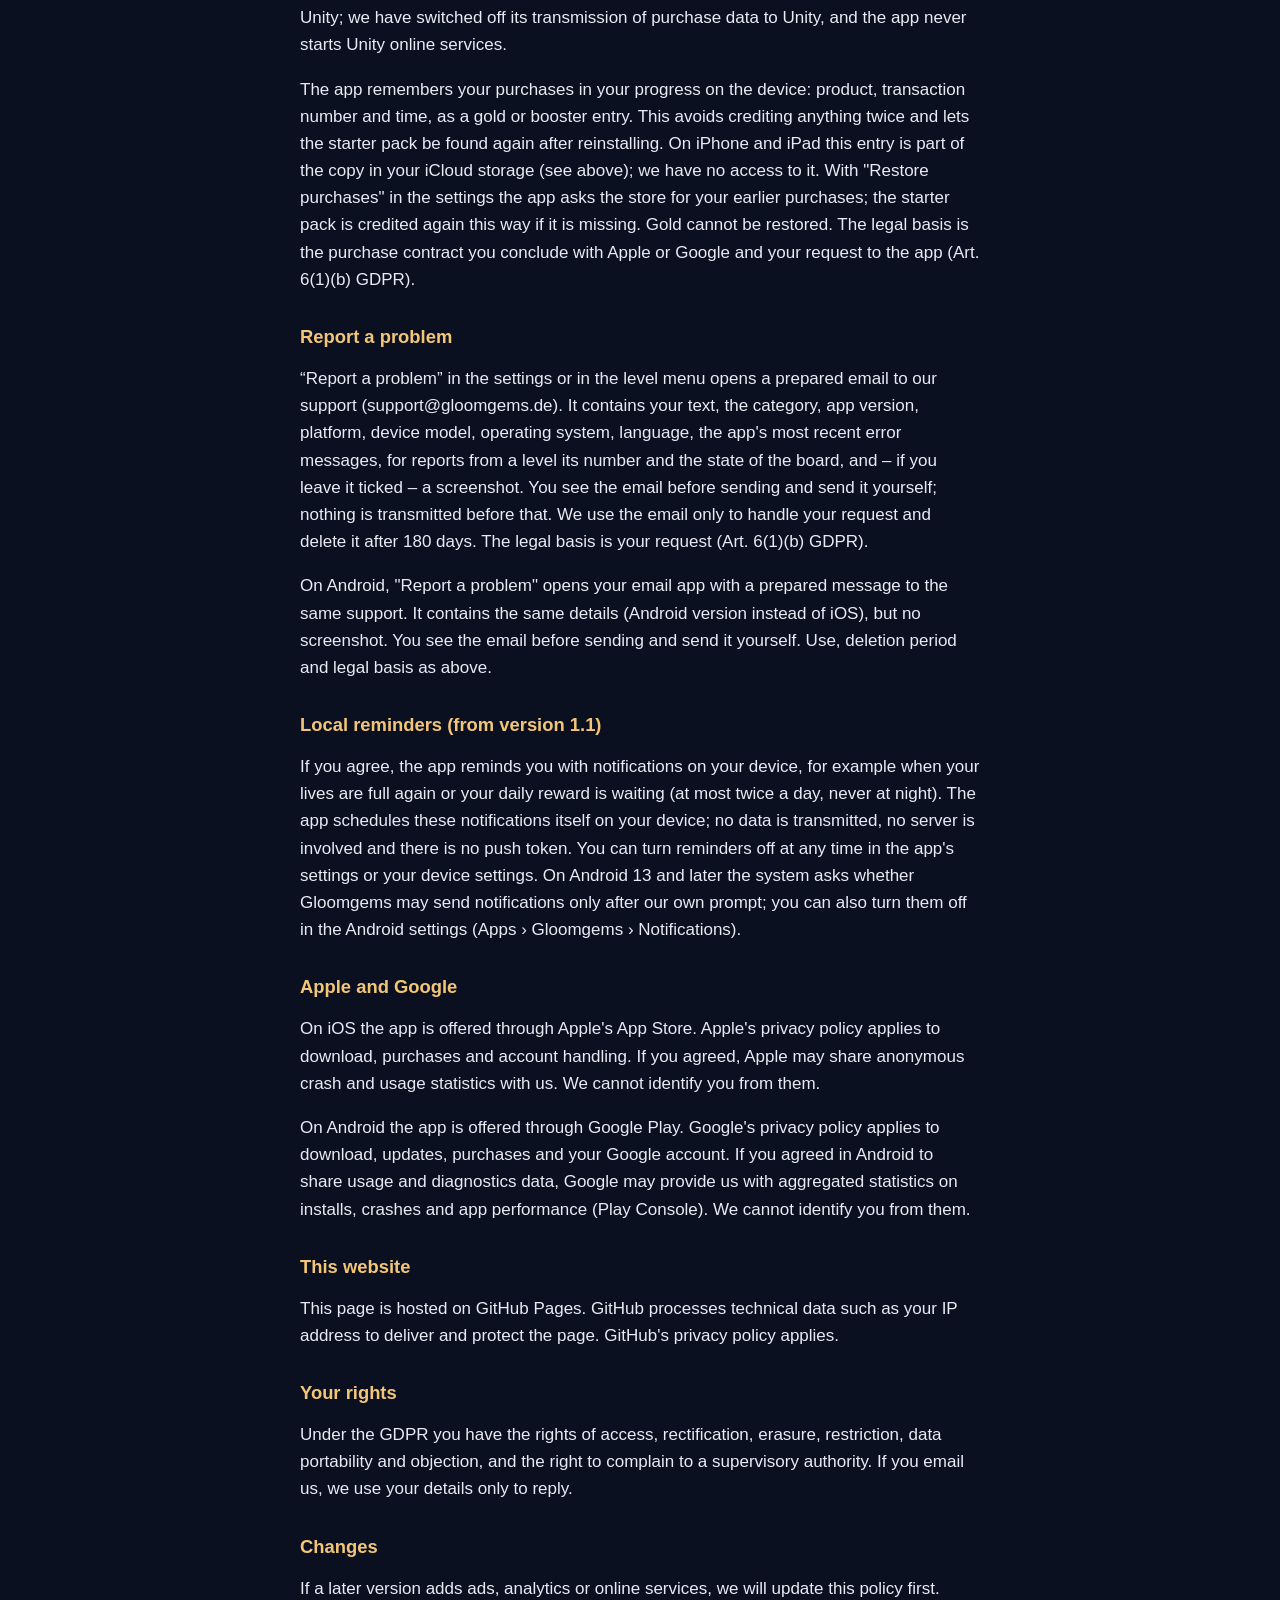
==== commit daafddcd: "Datenschutz ab Version 1.2: Käufe im Spiel, Android, Problem melden Co-Authored-By: Claude Opus 5.5 " ====
--- a/datenschutz.html
+++ b/datenschutz.html
@@ -8,32 +8,46 @@
 </head>
 <body>
 <main>
+
 <p><a href="index.html">Gloomgems</a> · <a href="impressum.html">Impressum</a> · <a href="#en">English</a></p>
 
 <h1>Datenschutzerklärung</h1>
-<p>Stand: 8. November 2026. Sie gilt für die App Gloomgems auf iOS.</p>
+<p>Stand: 16. November 2026. Sie gilt für die App Gloomgems auf iOS (App Store) und Android (Google Play), ab Version 1.2. Wo sich die beiden unterscheiden, steht es dabei.</p>
 
 <h2>Verantwortlich</h2>
 <p>Philipp Nothnagel, Bahnhofstr. 26, 64347 Griesheim, Deutschland<br>
 E-Mail: <a href="mailto:philipp.nothnagel@kynetra.de">philipp.nothnagel@kynetra.de</a></p>
 
 <h2>Kurz gesagt</h2>
-<p>Gloomgems erhebt keine personenbezogenen Daten. Die App hat keine Konten, keine Werbung, keine Analyse und keine Käufe. Beim Start fragt sie nur ab, ob eine neuere Version bereitsteht.</p>
+<p>Gloomgems erhebt keine personenbezogenen Daten. Die App hat keine Konten, keine Werbung und keine Analyse. Beim Start fragt sie nur ab, ob eine neuere Version bereitsteht. Käufe im Spiel (ab Version 1.2) wickeln Apple bzw. Google ab; wir erhalten dabei keine Daten über dich.</p>
 
 <h2>Versionsprüfung beim Start</h2>
 <p>Beim Start und nach längerer Pause ruft die App zwei öffentliche Dateien ab: die öffentliche App-Store-Suche von Apple (itunes.apple.com) mit der Kennung von Gloomgems und eine kleine Versionsdatei bei GitHub (raw.githubusercontent.com). Dabei wird nichts über dich oder dein Spiel übertragen, keine Kennung, kein Spielstand. Wie bei jedem Abruf im Internet sehen Apple bzw. GitHub technisch deine IP-Adresse, um die Antwort zu senden; dafür gelten deren Datenschutzbestimmungen. Wir erhalten diese Daten nicht. Ohne Internet spielst du ganz normal weiter.</p>
+<p>Auf Android ruft die App beim Start und nach längerer Pause nur die kleine Versionsdatei bei GitHub ab, nicht die App-Store-Suche von Apple. Dabei wird nichts über dich oder dein Spiel übertragen. Ist ein Update nötig, öffnet die App den Eintrag von Gloomgems bei Google Play.</p>
 
 <h2>Spielstand auf deinem Gerät und in iCloud</h2>
-<p>Fortschritt, Sterne, Gold und Einstellungen speichert die App auf deinem Gerät. Ab Version 1.1 gilt: Bist du auf iPhone oder iPad bei iCloud angemeldet, legt sie zusätzlich eine Kopie im iCloud-Speicher deines eigenen Apple-Kontos ab (iCloud Key-Value Storage), damit dein Spielstand auf deinen anderen Geräten und nach einer Neuinstallation weitergeht. Die Kopie enthält nur Spieldaten: Levels und Sterne, Gold- und Booster-Buchungen, Einstellungen, Zähler für die Erfolge und eine zufällige Kennung, mit der die App die Zähler mehrerer deiner Geräte auseinanderhält. Sie liegt bei Apple in deinem Konto; wir haben keinen Zugriff darauf und erhalten nichts davon. Für iCloud gelten die Datenschutzbestimmungen von Apple. Ohne iCloud-Anmeldung, oder wenn du iCloud für Gloomgems ausschaltest (Einstellungen › dein Name › iCloud), bleibt der Spielstand nur auf dem Gerät; löschst du dann die App, ist er weg. In deinem Geräte-Backup kann er ebenfalls enthalten sein.</p>
+<p>Fortschritt, Sterne, Gold und Einstellungen speichert die App auf deinem Gerät. Ab Version 1.1 gilt: Bist du auf iPhone oder iPad bei iCloud angemeldet, legt sie zusätzlich eine Kopie im iCloud-Speicher deines eigenen Apple-Kontos ab (iCloud Key-Value Storage), damit dein Spielstand auf deinen anderen Geräten und nach einer Neuinstallation weitergeht. Die Kopie enthält nur Spieldaten: Levels und Sterne, Gold- und Booster-Buchungen (auch aus Käufen, siehe „Käufe im Spiel“), Einstellungen, Zähler für die Erfolge und eine zufällige Kennung, mit der die App die Zähler mehrerer deiner Geräte auseinanderhält. Sie liegt bei Apple in deinem Konto; wir haben keinen Zugriff darauf und erhalten nichts davon. Für iCloud gelten die Datenschutzbestimmungen von Apple. Ohne iCloud-Anmeldung, oder wenn du iCloud für Gloomgems ausschaltest (Einstellungen › dein Name › iCloud), bleibt der Spielstand nur auf dem Gerät; löschst du dann die App, ist er weg. In deinem Geräte-Backup kann er ebenfalls enthalten sein.</p>
+<p>Auf Android speichert die App Fortschritt, Sterne, Gold, Käufe und Einstellungen nur auf deinem Gerät. Es gibt keine Cloud-Kopie durch die App: kein iCloud, keine Google Play Spiele und kein eigener Server. Hast du in Android die Sicherung in deinem Google-Konto eingeschaltet, kann das System die Daten der App zusammen mit deinen anderen App-Daten in deinem Google-Konto sichern und bei einem neuen Gerät zurückspielen. Diese Sicherung steuerst du in den Android-Einstellungen (System › Sicherung); dafür gelten die Datenschutzbestimmungen von Google, wir erhalten nichts davon. Löschst du die App ohne Sicherung, ist der Spielstand weg.</p>
 
 <h2>Game Center (ab Version 1.1)</h2>
-<p>Bist du auf deinem Gerät bei Apple Game Center angemeldet, meldet die App dort deine Erfolge (etwa „Etappe 1 geschafft“) und deine Gesamtzahl an Sternen für die Bestenliste „Sterne gesamt“. Die Anmeldung läuft über dein Gerät, die App fragt nie nach Zugangsdaten. Erfolge und Bestenliste zeigt Game Center dir und, je nach deinen Game-Center-Einstellungen, deinen Freunden oder allen Spielern unter deinem Spielernamen. Diese Daten verarbeitet Apple als Anbieter von Game Center; wir speichern sie nicht, erhalten keine Angaben über dich und werten nichts aus. Ohne Anmeldung spielst du unverändert weiter. Game Center und die Sichtbarkeit deines Profils steuerst du in den Einstellungen deines Geräts (Einstellungen › Game Center).</p>
+<p>Bist du auf deinem Gerät bei Apple Game Center angemeldet, meldet die App dort deine Erfolge (etwa „Etappe 1 geschafft“) und deine Gesamtzahl an Sternen für die Bestenliste „Sterne gesamt“. Die Anmeldung läuft über dein Gerät, die App fragt nie nach Zugangsdaten. Erfolge und Bestenliste zeigt Game Center dir und, je nach deinen Game-Center-Einstellungen, deinen Freunden oder allen Spielern unter deinem Spielernamen. Diese Daten verarbeitet Apple als Anbieter von Game Center; wir speichern sie nicht, erhalten keine Angaben über dich und werten nichts aus. Ohne Anmeldung spielst du unverändert weiter. Game Center und die Sichtbarkeit deines Profils steuerst du in den Einstellungen deines Geräts (Einstellungen › Game Center). Game Center gibt es nur auf iPhone und iPad. Auf Android meldet die App keine Erfolge oder Sterne an einen Dienst und meldet sich nicht bei Google Play Spiele an.</p>
+
+<h2>Käufe im Spiel (ab Version 1.2)</h2>
+<p>Im Shop kannst du Goldpakete kaufen (mehrfach möglich) und ein einmaliges Starterpaket. Gekauft wird nur durch einen bewussten Tipp auf den Preisknopf und deine Bestätigung im System (z. B. Face ID oder Fingerabdruck). Kein Level verlangt einen Kauf.</p>
+<p>Die Zahlung läuft vollständig über Apple (App Store) bzw. Google (Google Play). Dein Zahlungsmittel, deine Rechnungs- und Kontodaten sehen wir nie; wir erhalten auch keine Angaben darüber, wer was gekauft hat. Für Zahlung, Rechnung, Widerruf und Erstattung gelten die Bedingungen und Datenschutzbestimmungen von Apple bzw. Google. Die App fragt den Store nach den Produkten und Preisen; dabei sieht der Store, wie bei jedem Abruf, technisch deine IP-Adresse und dein Konto.</p>
+<p>Die App prüft den Kaufbeleg selbst auf deinem Gerät (auf iOS die Signatur von Apple, auf Android die Signatur von Google Play) und schreibt dir danach das Gekaufte gut. Sie sendet den Beleg an keinen Server von uns und an keinen Dritten. Die Kaufabwicklung nutzt ein Software-Paket von Unity; dessen Übertragung von Kaufdaten an Unity haben wir abgeschaltet, und Unity-Onlinedienste startet die App nie.</p>
+<p>Welche Käufe du getätigt hast, merkt sich die App in deinem Spielstand auf dem Gerät: Produkt, Transaktionsnummer und Zeitpunkt, als Gold- bzw. Booster-Buchung. Das dient dazu, nichts doppelt gutzuschreiben und dein Starterpaket nach einer Neuinstallation wiederzufinden. Auf iPhone und iPad gehört diese Buchung zur Kopie in deinem iCloud-Speicher (siehe oben); wir haben darauf keinen Zugriff. Mit „Käufe wiederherstellen“ in den Einstellungen fragt die App beim Store nach deinen früheren Käufen; das Starterpaket wird dir so erneut gutgeschrieben, wenn es fehlt. Gold kann nicht wiederhergestellt werden. Rechtsgrundlage ist der Kaufvertrag, den du mit Apple bzw. Google schließt, und deine Anfrage an die App (Art. 6 Abs. 1 lit. b DSGVO).</p>
+
+<h2>Problem melden</h2>
+<p>Über „Problem melden“ in den Einstellungen oder im Level-Menü öffnet die App eine vorbereitete E-Mail an unseren Support (support@gloomgems.de). Sie enthält deinen Text, die Kategorie, App-Version, Plattform, Gerätemodell, Betriebssystem, Sprache, die letzten Fehlermeldungen der App, bei Meldungen aus einem Level dessen Nummer und den Zustand des Spielbretts sowie – wenn du es angehakt lässt – ein Bildschirmfoto. Du siehst die E-Mail vor dem Senden und schickst sie selbst ab; vorher wird nichts übertragen. Wir nutzen die E-Mail nur, um dein Anliegen zu bearbeiten, und löschen sie nach 180 Tagen. Rechtsgrundlage ist dein Anliegen (Art. 6 Abs. 1 lit. b DSGVO).</p>
+<p>Auf Android öffnet „Problem melden“ deine E-Mail-App mit einer vorbereiteten Nachricht an denselben Support. Sie enthält dieselben Angaben (Android-Version statt iOS), aber kein Bildschirmfoto. Du siehst die E-Mail vor dem Senden und schickst sie selbst ab. Verwendung, Löschfrist und Rechtsgrundlage wie oben.</p>
 
 <h2>Lokale Erinnerungen (ab Version 1.1)</h2>
-<p>Wenn du zustimmst, erinnert dich die App mit Mitteilungen auf deinem Gerät, etwa wenn deine Leben wieder voll sind oder deine Tagesbelohnung wartet (höchstens zweimal am Tag, nie nachts). Diese Mitteilungen plant die App selbst auf deinem Gerät; dafür werden keine Daten übertragen, kein Server ist beteiligt, es gibt keine Push-Kennung. Du kannst die Erinnerungen jederzeit in den Einstellungen der App oder deines Geräts ausschalten.</p>
+<p>Wenn du zustimmst, erinnert dich die App mit Mitteilungen auf deinem Gerät, etwa wenn deine Leben wieder voll sind oder deine Tagesbelohnung wartet (höchstens zweimal am Tag, nie nachts). Diese Mitteilungen plant die App selbst auf deinem Gerät; dafür werden keine Daten übertragen, kein Server ist beteiligt, es gibt keine Push-Kennung. Du kannst die Erinnerungen jederzeit in den Einstellungen der App oder deines Geräts ausschalten. Auf Android fragt das System ab Android 13 erst nach unserem eigenen Hinweisfenster, ob Gloomgems Mitteilungen senden darf; ausschalten kannst du sie auch in den Android-Einstellungen (Apps › Gloomgems › Benachrichtigungen).</p>
 
-<h2>Apple</h2>
-<p>Die App wird über den App Store von Apple angeboten. Für Download und Verwaltung gelten die Datenschutzbestimmungen von Apple. Wenn du zugestimmt hast, kann Apple uns anonyme Absturz- und Nutzungsstatistiken bereitstellen. Daraus können wir dich nicht erkennen.</p>
+<h2>Apple und Google</h2>
+<p>Auf iOS wird die App über den App Store von Apple angeboten. Für Download, Käufe und Verwaltung gelten die Datenschutzbestimmungen von Apple. Wenn du zugestimmt hast, kann Apple uns anonyme Absturz- und Nutzungsstatistiken bereitstellen. Daraus können wir dich nicht erkennen.</p>
+<p>Auf Android wird die App über Google Play angeboten. Für Download, Updates, Käufe und dein Google-Konto gelten die Datenschutzbestimmungen von Google. Wenn du in Android dem Teilen von Nutzungs- und Diagnosedaten zugestimmt hast, kann Google uns zusammengefasste Statistiken zu Installationen, Abstürzen und Leistung der App bereitstellen (Play Console). Daraus können wir dich nicht erkennen.</p>
 
 <h2>Diese Webseite</h2>
 <p>Diese Seite liegt bei GitHub Pages. GitHub verarbeitet beim Aufruf technische Daten wie die IP-Adresse, um die Seite auszuliefern und abzusichern. Dafür gelten die Datenschutzbestimmungen von GitHub.</p>
@@ -42,34 +56,47 @@
 <p>Du hast nach der DSGVO die Rechte auf Auskunft, Berichtigung, Löschung, Einschränkung, Datenübertragbarkeit und Widerspruch sowie das Recht, dich bei einer Aufsichtsbehörde zu beschweren. Schreibst du uns eine E-Mail, nutzen wir deine Angaben nur, um dir zu antworten.</p>
 
 <h2>Änderungen</h2>
-<p>Bringt eine spätere Version Käufe, Werbung oder Analyse, passen wir diese Erklärung vorher an.</p>
+<p>Bringt eine spätere Version Werbung, Analyse oder Online-Dienste, passen wir diese Erklärung vorher an.</p>
 
 <hr>
 
 <h1 id="en">Privacy policy</h1>
-<p>Last updated: 8 November 2026. It applies to the Gloomgems app on iOS.</p>
+<p>Last updated: 16 November 2026. It applies to the Gloomgems app on iOS (App Store) and Android (Google Play), from version 1.2. Where the two differ, this is stated.</p>
 
 <h2>Controller</h2>
 <p>Philipp Nothnagel, Bahnhofstr. 26, 64347 Griesheim, Germany<br>
 Email: <a href="mailto:philipp.nothnagel@kynetra.de">philipp.nothnagel@kynetra.de</a></p>
 
 <h2>In short</h2>
-<p>Gloomgems does not collect personal data. The app has no accounts, no ads, no analytics and no purchases. At launch it only checks whether a newer version is available.</p>
+<p>Gloomgems does not collect personal data. The app has no accounts, no ads and no analytics. At launch it only checks whether a newer version is available. In-app purchases (from version 1.2) are handled by Apple or Google; we receive no data about you from them.</p>
 
 <h2>Version check at launch</h2>
 <p>At launch and after a longer pause the app fetches two public files: Apple's public App Store lookup (itunes.apple.com) for the Gloomgems ID and a small version file on GitHub (raw.githubusercontent.com). Nothing about you or your game is sent, no identifier and no progress. As with any internet request, Apple or GitHub technically see your IP address in order to reply; their privacy policies apply. We do not receive this data. Without internet you keep playing as usual.</p>
+<p>On Android the app only fetches the small version file on GitHub at launch and after a longer pause, not Apple's App Store lookup. Nothing about you or your game is sent. If an update is required, the app opens the Gloomgems page on Google Play.</p>
 
 <h2>Progress on your device and in iCloud</h2>
-<p>Progress, stars, gold and settings are stored on your device. From version 1.1: if you are signed in to iCloud on iPhone or iPad, the app also keeps a copy in the iCloud storage of your own Apple account (iCloud key-value storage) so your progress continues on your other devices and after reinstalling. The copy contains game data only: levels and stars, gold and booster entries, settings, counters for achievements and a random ID the app uses to keep the counters of your devices apart. It stays with Apple in your account; we have no access to it and receive nothing from it. Apple's privacy policy applies to iCloud. Without iCloud, or if you turn iCloud off for Gloomgems (Settings › your name › iCloud), your progress stays on the device only; if you then delete the app, it is gone. It may also be part of your device backup.</p>
+<p>Progress, stars, gold and settings are stored on your device. From version 1.1: if you are signed in to iCloud on iPhone or iPad, the app also keeps a copy in the iCloud storage of your own Apple account (iCloud key-value storage) so your progress continues on your other devices and after reinstalling. The copy contains game data only: levels and stars, gold and booster entries (including those from purchases, see "Purchases in the game"), settings, counters for achievements and a random ID the app uses to keep the counters of your devices apart. It stays with Apple in your account; we have no access to it and receive nothing from it. Apple's privacy policy applies to iCloud. Without iCloud, or if you turn iCloud off for Gloomgems (Settings › your name › iCloud), your progress stays on the device only; if you then delete the app, it is gone. It may also be part of your device backup.</p>
+<p>On Android the app stores progress, stars, gold, purchases and settings on your device only. The app keeps no cloud copy: no iCloud, no Google Play Games and no server of our own. If you have turned on backup to your Google account in Android, the system may back up the app's data together with your other app data in your Google account and restore it on a new device. You control this backup in the Android settings (System › Backup); Google's privacy policy applies and we receive nothing from it. If you delete the app without a backup, your progress is gone.</p>
 
 <h2>Game Center (from version 1.1)</h2>
-<p>If you are signed in to Apple Game Center on your device, the app reports your achievements (such as "Stage 1 Cleared") and your total number of stars for the "Total Stars" leaderboard. Sign-in happens through your device; the app never asks for credentials. Game Center shows achievements and the leaderboard to you and, depending on your Game Center settings, to your friends or to all players under your player name. Apple processes this data as the provider of Game Center; we do not store it, receive no information about you and analyse nothing. Without signing in you keep playing as usual. You control Game Center and your profile's visibility in your device settings (Settings › Game Center).</p>
+<p>If you are signed in to Apple Game Center on your device, the app reports your achievements (such as "Stage 1 Cleared") and your total number of stars for the "Total Stars" leaderboard. Sign-in happens through your device; the app never asks for credentials. Game Center shows achievements and the leaderboard to you and, depending on your Game Center settings, to your friends or to all players under your player name. Apple processes this data as the provider of Game Center; we do not store it, receive no information about you and analyse nothing. Without signing in you keep playing as usual. You control Game Center and your profile's visibility in your device settings (Settings › Game Center). Game Center is available on iPhone and iPad only. On Android the app does not report achievements or stars to any service and does not sign in to Google Play Games.</p>
+
+<h2>Purchases in the game (from version 1.2)</h2>
+<p>In the shop you can buy gold packs (repeatable) and a one-time starter pack. A purchase happens only when you deliberately tap the price button and confirm in the system (for example with Face ID or fingerprint). No level requires a purchase.</p>
+<p>Payment is handled entirely by Apple (App Store) or Google (Google Play). We never see your payment method, billing or account details, and we receive no information about who bought what. Apple's or Google's terms and privacy policies apply to payment, invoices, withdrawal and refunds. The app asks the store for products and prices; as with any request, the store technically sees your IP address and account.</p>
+<p>The app checks the purchase receipt itself on your device (on iOS Apple's signature, on Android Google Play's signature) and then credits what you bought. It sends the receipt to no server of ours and to no third party. Purchase handling uses a software package from Unity; we have switched off its transmission of purchase data to Unity, and the app never starts Unity online services.</p>
+<p>The app remembers your purchases in your progress on the device: product, transaction number and time, as a gold or booster entry. This avoids crediting anything twice and lets the starter pack be found again after reinstalling. On iPhone and iPad this entry is part of the copy in your iCloud storage (see above); we have no access to it. With "Restore purchases" in the settings the app asks the store for your earlier purchases; the starter pack is credited again this way if it is missing. Gold cannot be restored. The legal basis is the purchase contract you conclude with Apple or Google and your request to the app (Art. 6(1)(b) GDPR).</p>
+
+<h2>Report a problem</h2>
+<p>“Report a problem” in the settings or in the level menu opens a prepared email to our support (support@gloomgems.de). It contains your text, the category, app version, platform, device model, operating system, language, the app's most recent error messages, for reports from a level its number and the state of the board, and – if you leave it ticked – a screenshot. You see the email before sending and send it yourself; nothing is transmitted before that. We use the email only to handle your request and delete it after 180 days. The legal basis is your request (Art. 6(1)(b) GDPR).</p>
+<p>On Android, "Report a problem" opens your email app with a prepared message to the same support. It contains the same details (Android version instead of iOS), but no screenshot. You see the email before sending and send it yourself. Use, deletion period and legal basis as above.</p>
 
 <h2>Local reminders (from version 1.1)</h2>
-<p>If you agree, the app reminds you with notifications on your device, for example when your lives are full again or your daily reward is waiting (at most twice a day, never at night). The app schedules these notifications itself on your device; no data is transmitted, no server is involved and there is no push token. You can turn reminders off at any time in the app's settings or your device settings.</p>
+<p>If you agree, the app reminds you with notifications on your device, for example when your lives are full again or your daily reward is waiting (at most twice a day, never at night). The app schedules these notifications itself on your device; no data is transmitted, no server is involved and there is no push token. You can turn reminders off at any time in the app's settings or your device settings. On Android 13 and later the system asks whether Gloomgems may send notifications only after our own prompt; you can also turn them off in the Android settings (Apps › Gloomgems › Notifications).</p>
 
-<h2>Apple</h2>
-<p>The app is offered through Apple's App Store. Apple's privacy policy applies to download and account handling. If you agreed, Apple may share anonymous crash and usage statistics with us. We cannot identify you from them.</p>
+<h2>Apple and Google</h2>
+<p>On iOS the app is offered through Apple's App Store. Apple's privacy policy applies to download, purchases and account handling. If you agreed, Apple may share anonymous crash and usage statistics with us. We cannot identify you from them.</p>
+<p>On Android the app is offered through Google Play. Google's privacy policy applies to download, updates, purchases and your Google account. If you agreed in Android to share usage and diagnostics data, Google may provide us with aggregated statistics on installs, crashes and app performance (Play Console). We cannot identify you from them.</p>
 
 <h2>This website</h2>
 <p>This page is hosted on GitHub Pages. GitHub processes technical data such as your IP address to deliver and protect the page. GitHub's privacy policy applies.</p>
@@ -78,7 +105,7 @@
 <p>Under the GDPR you have the rights of access, rectification, erasure, restriction, data portability and objection, and the right to complain to a supervisory authority. If you email us, we use your details only to reply.</p>
 
 <h2>Changes</h2>
-<p>If a later version adds purchases, ads or analytics, we will update this policy first.</p>
+<p>If a later version adds ads, analytics or online services, we will update this policy first.</p>
 </main>
 </body>
 </html>
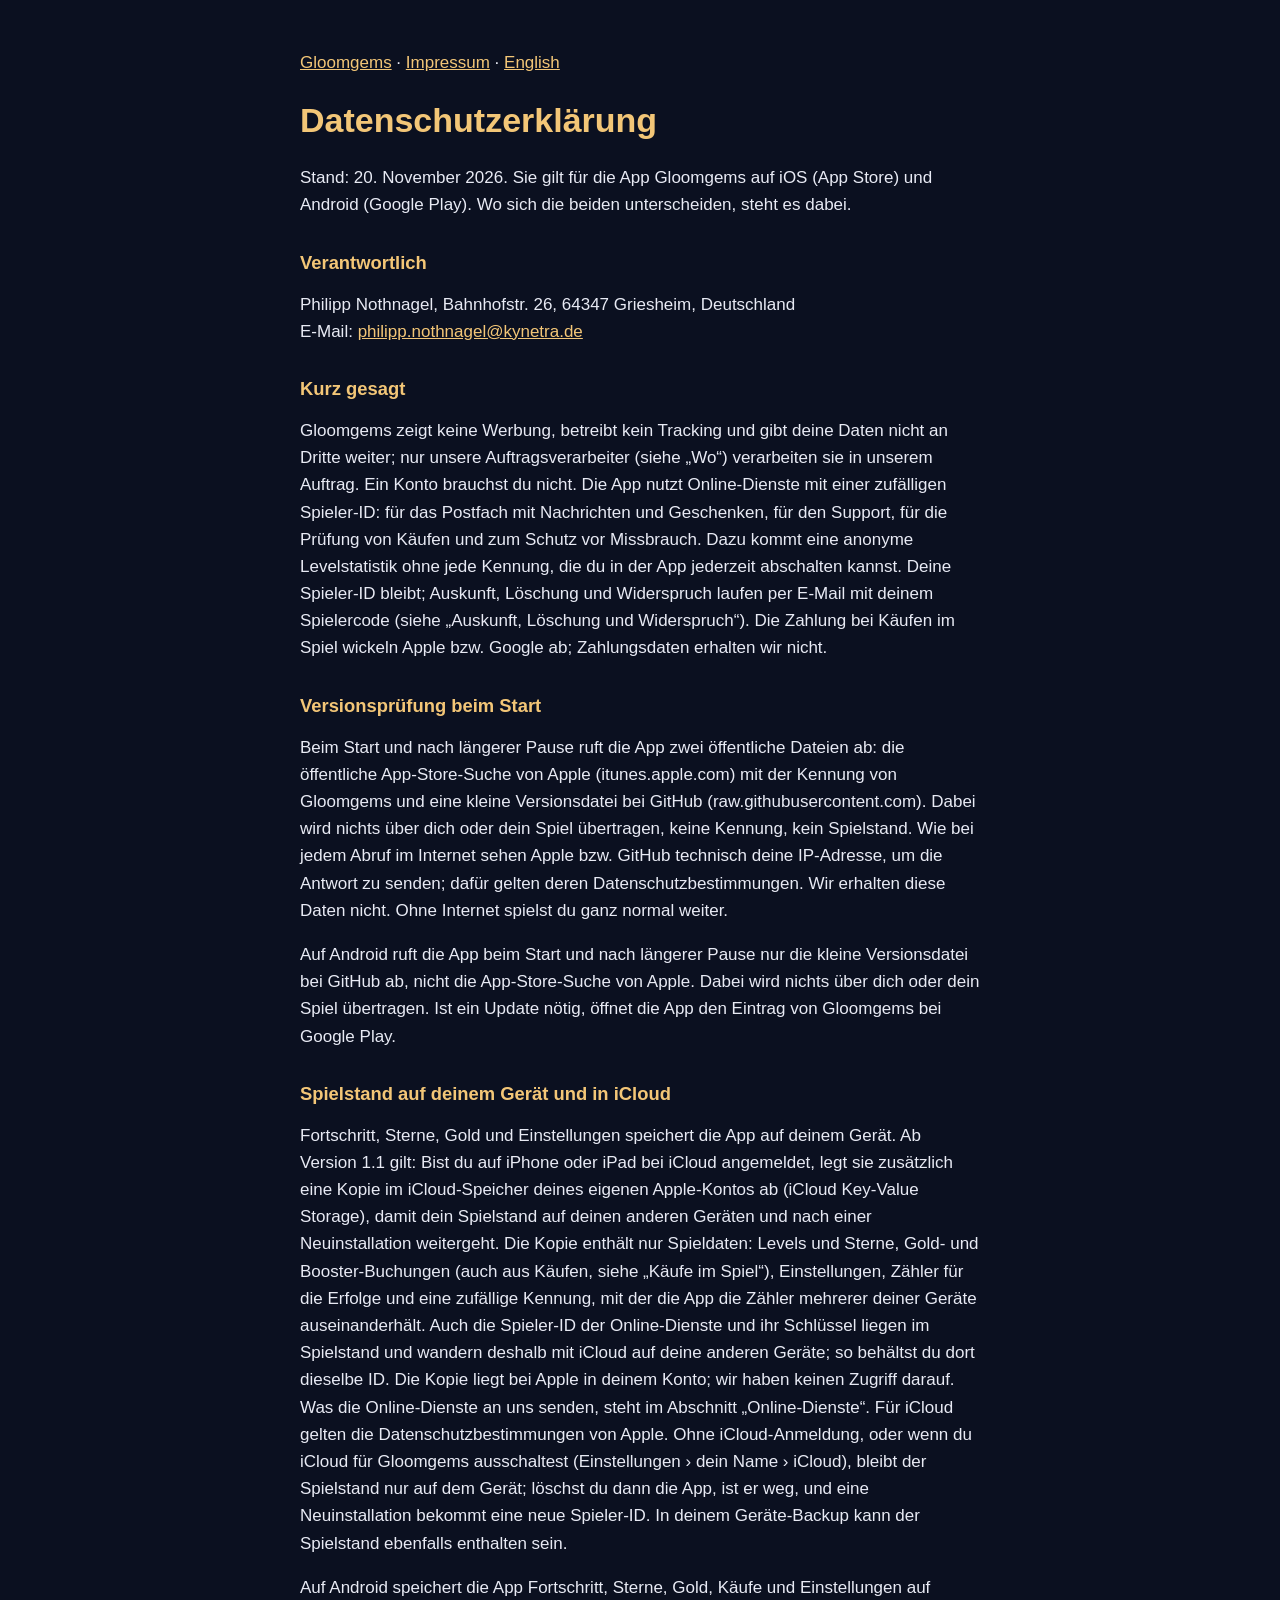
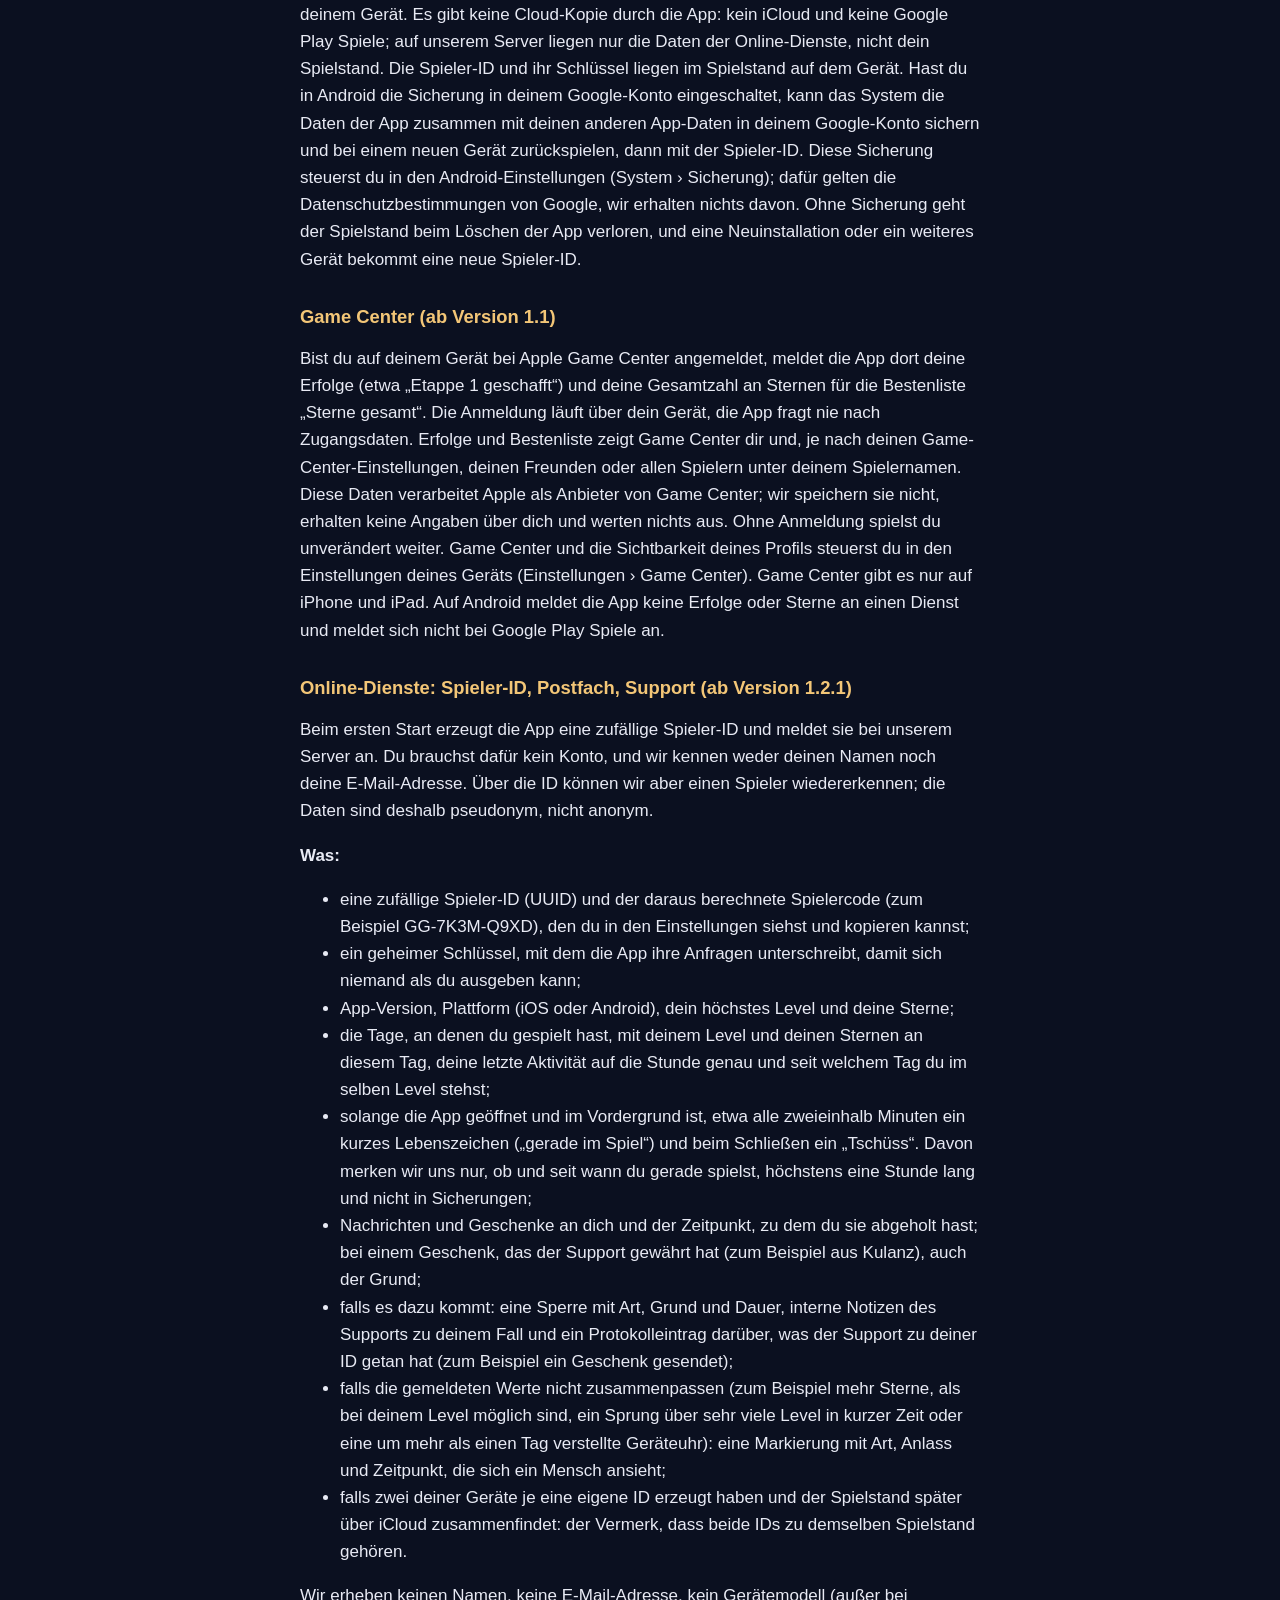
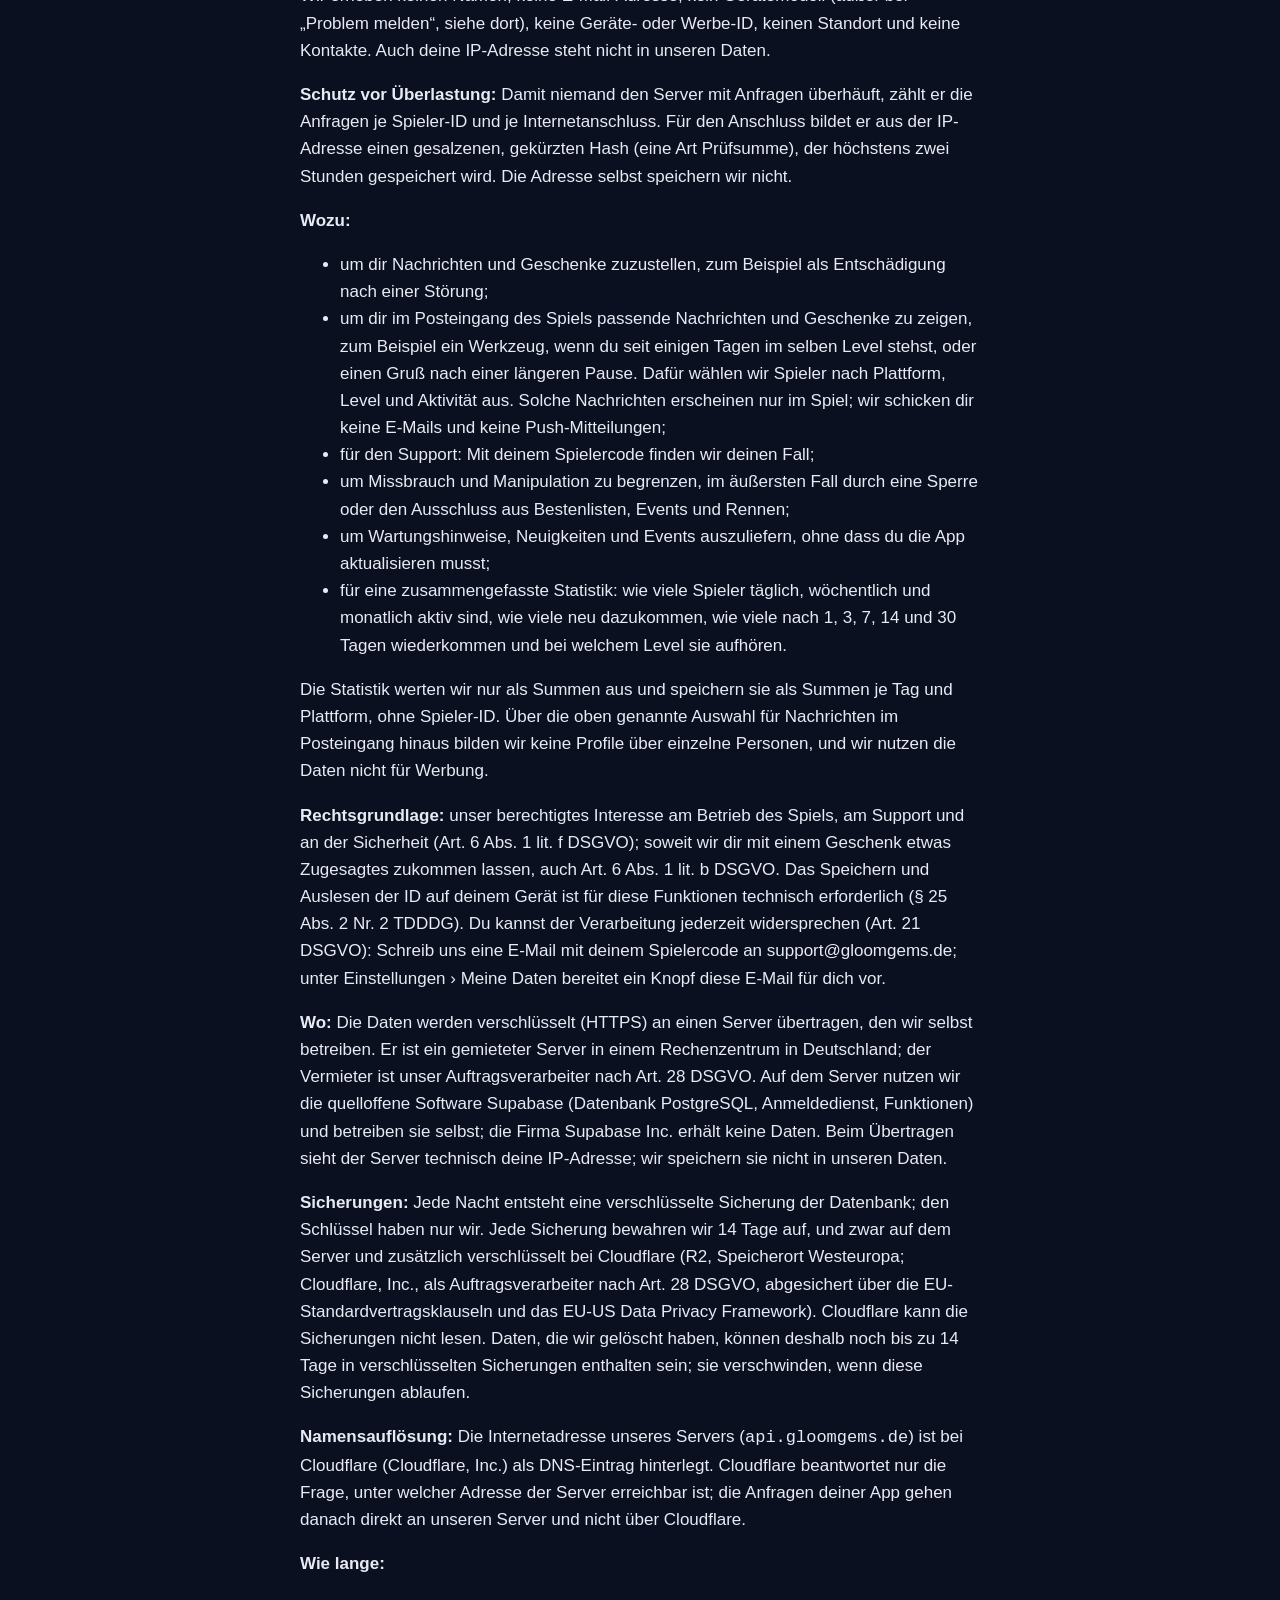
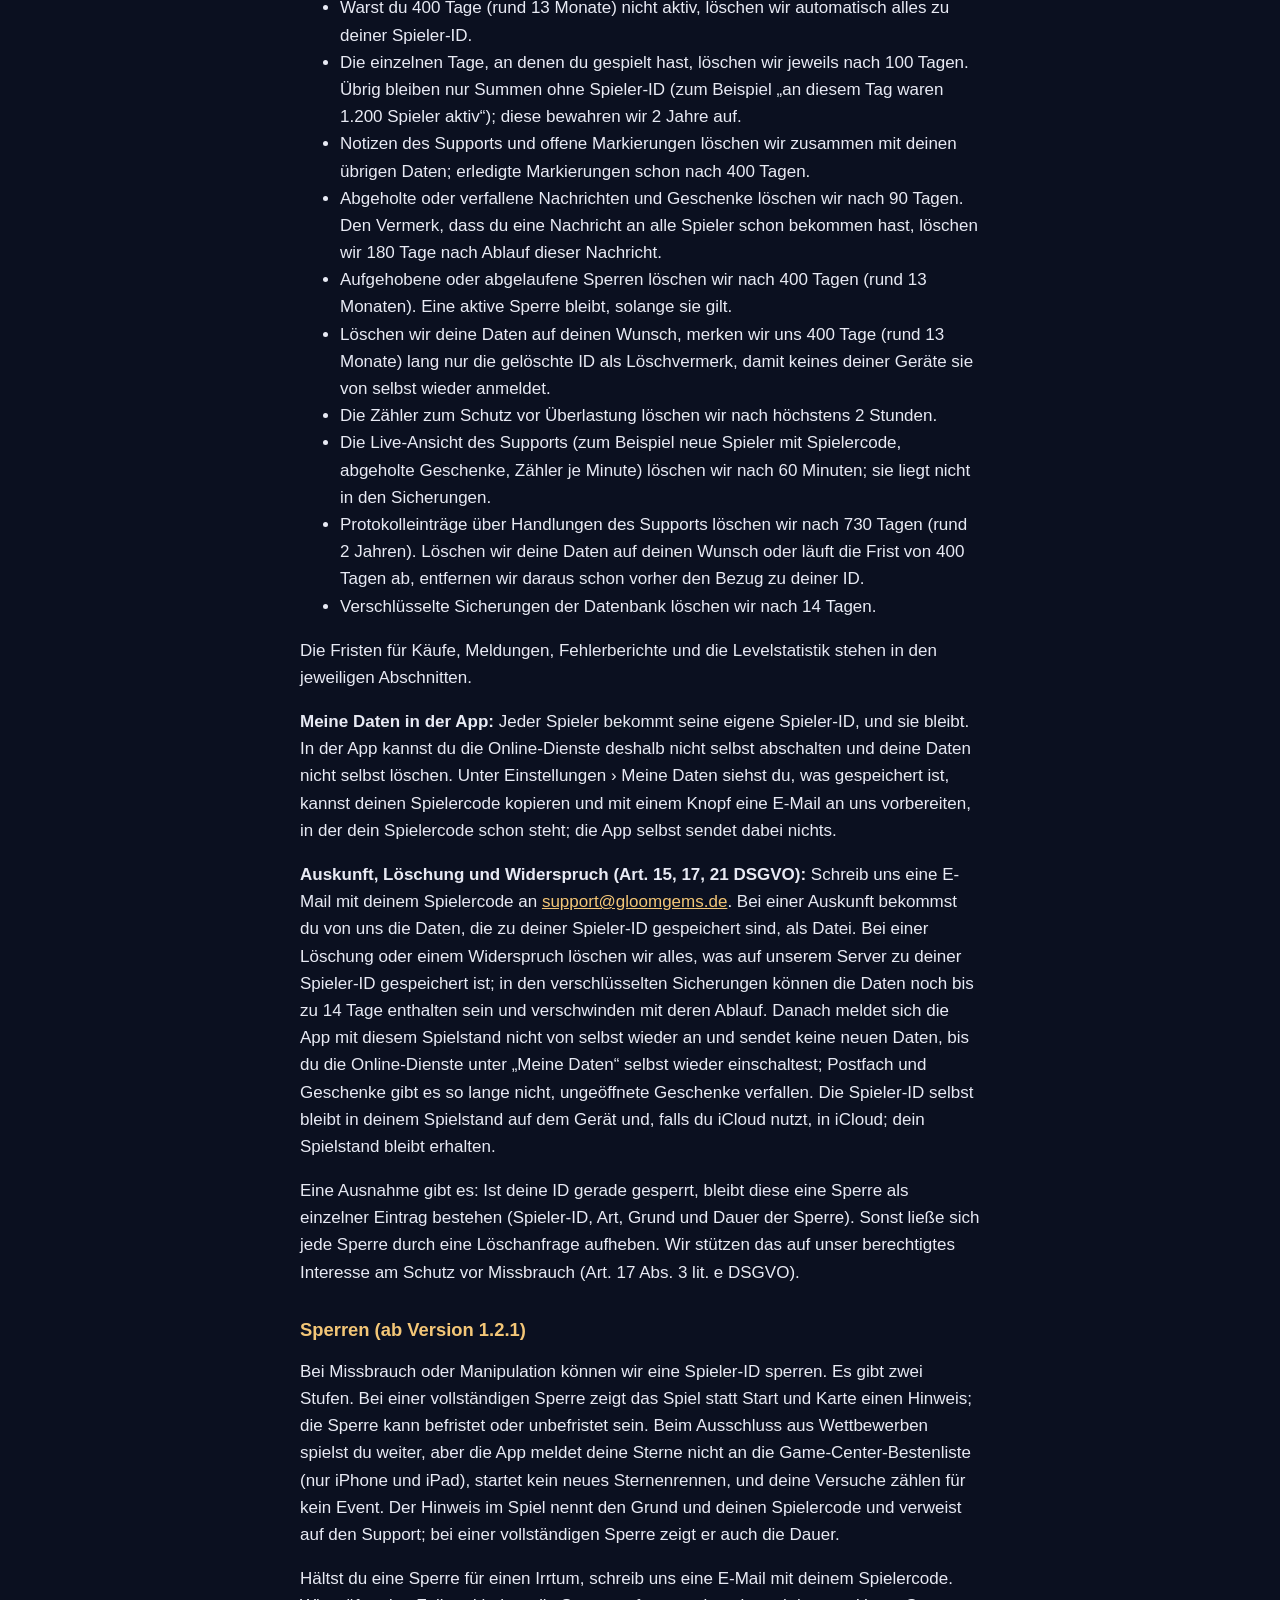
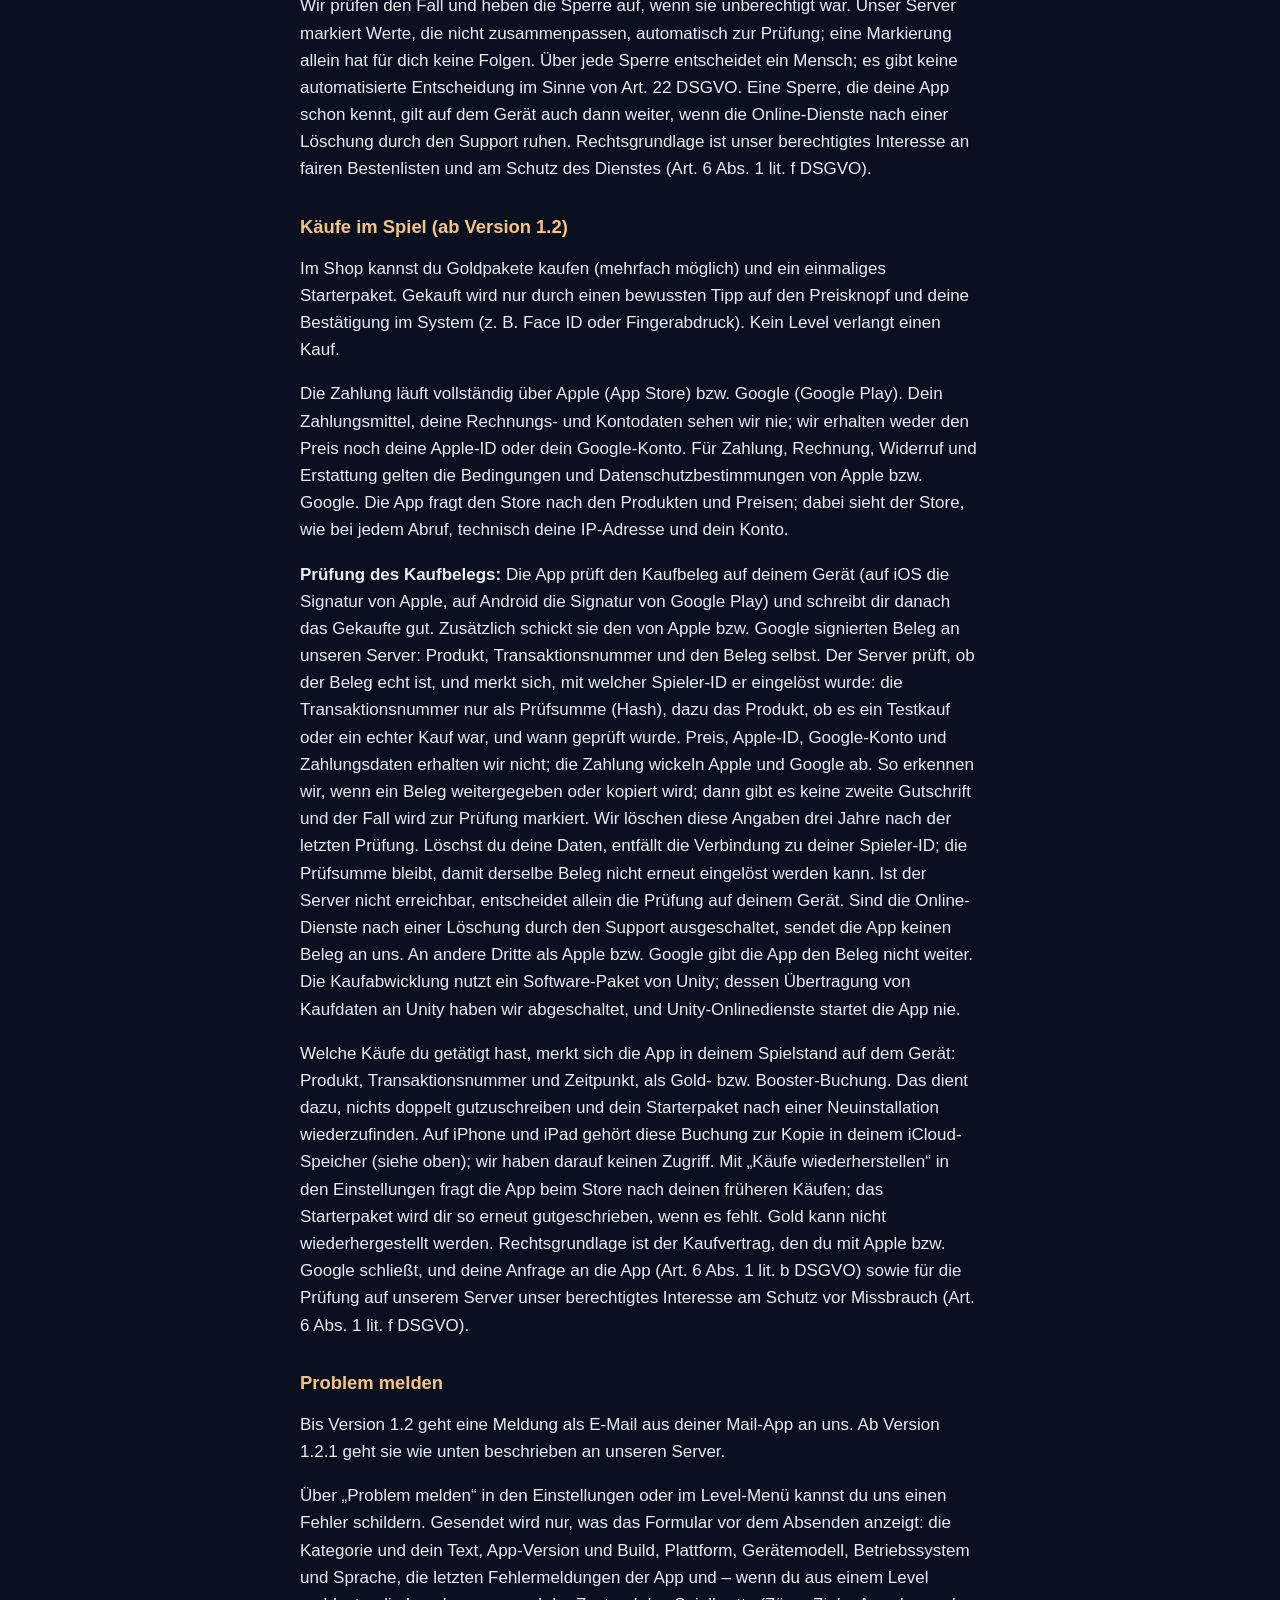
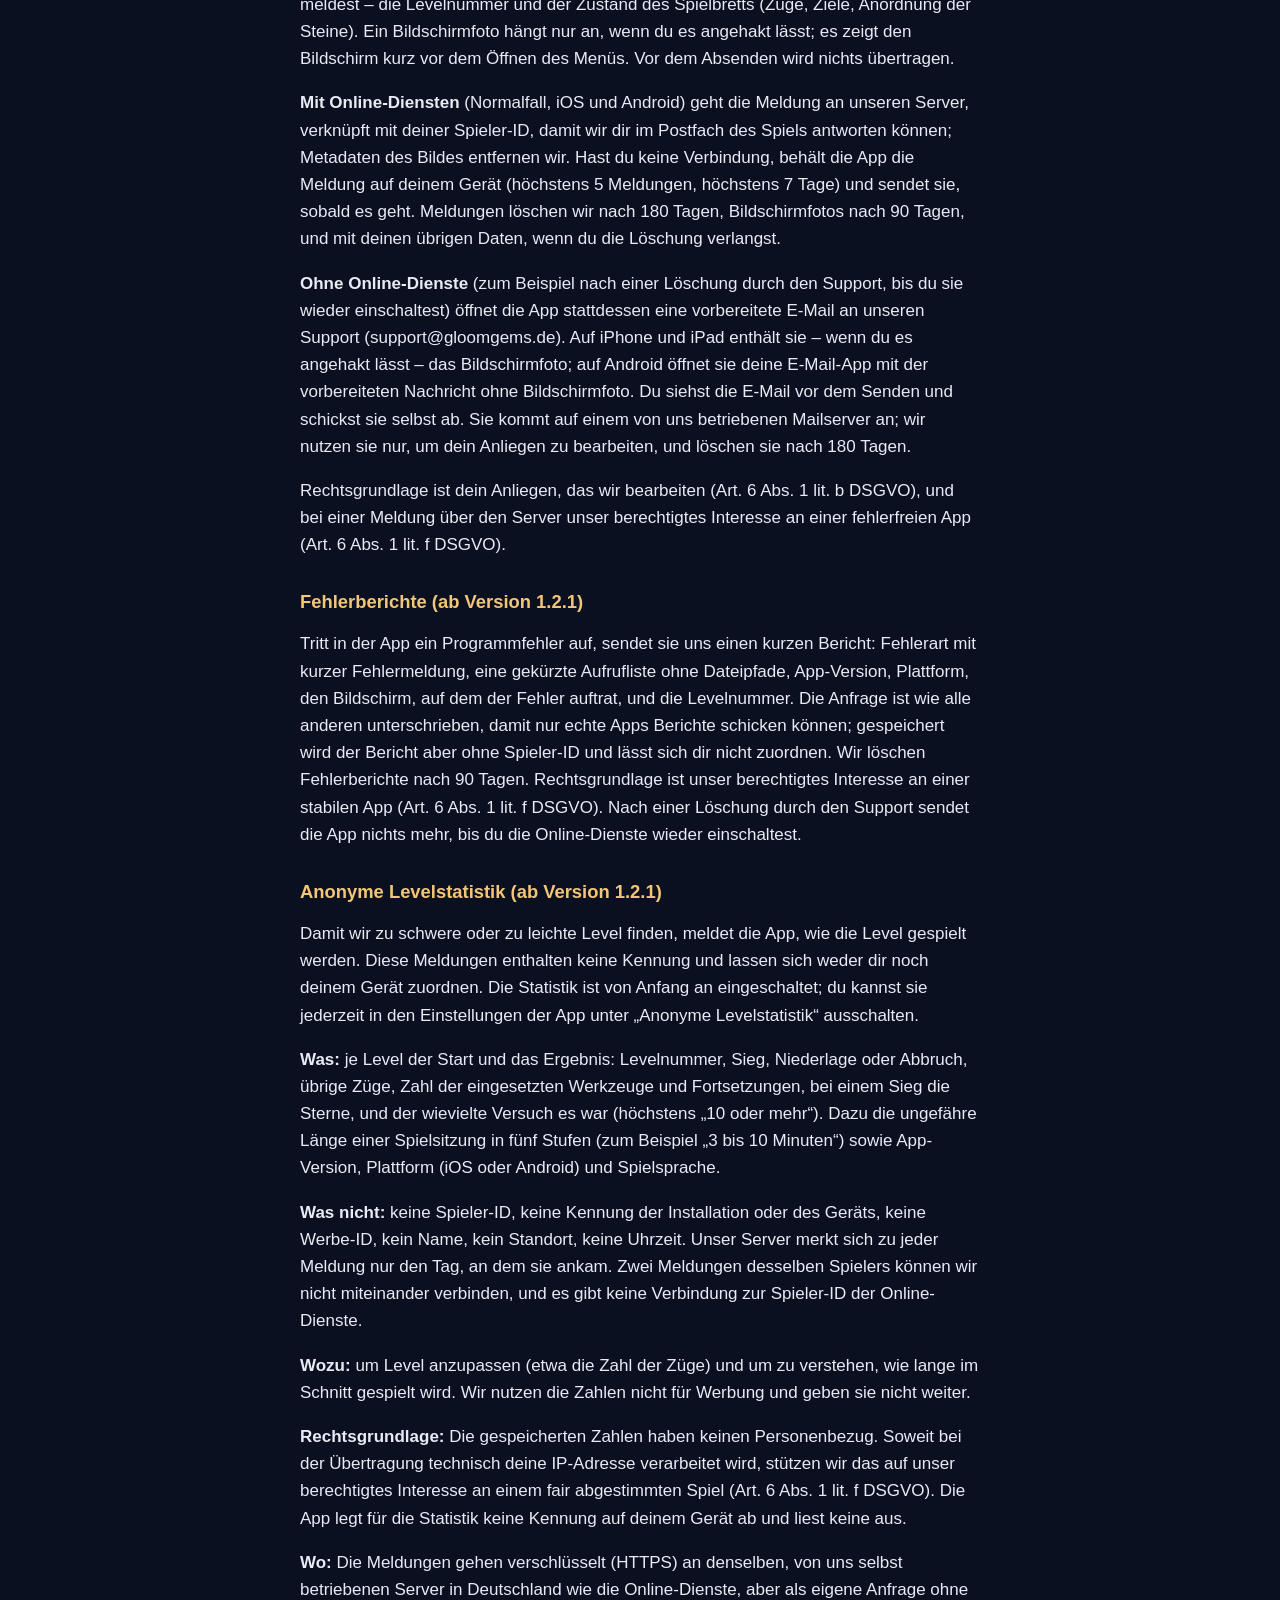
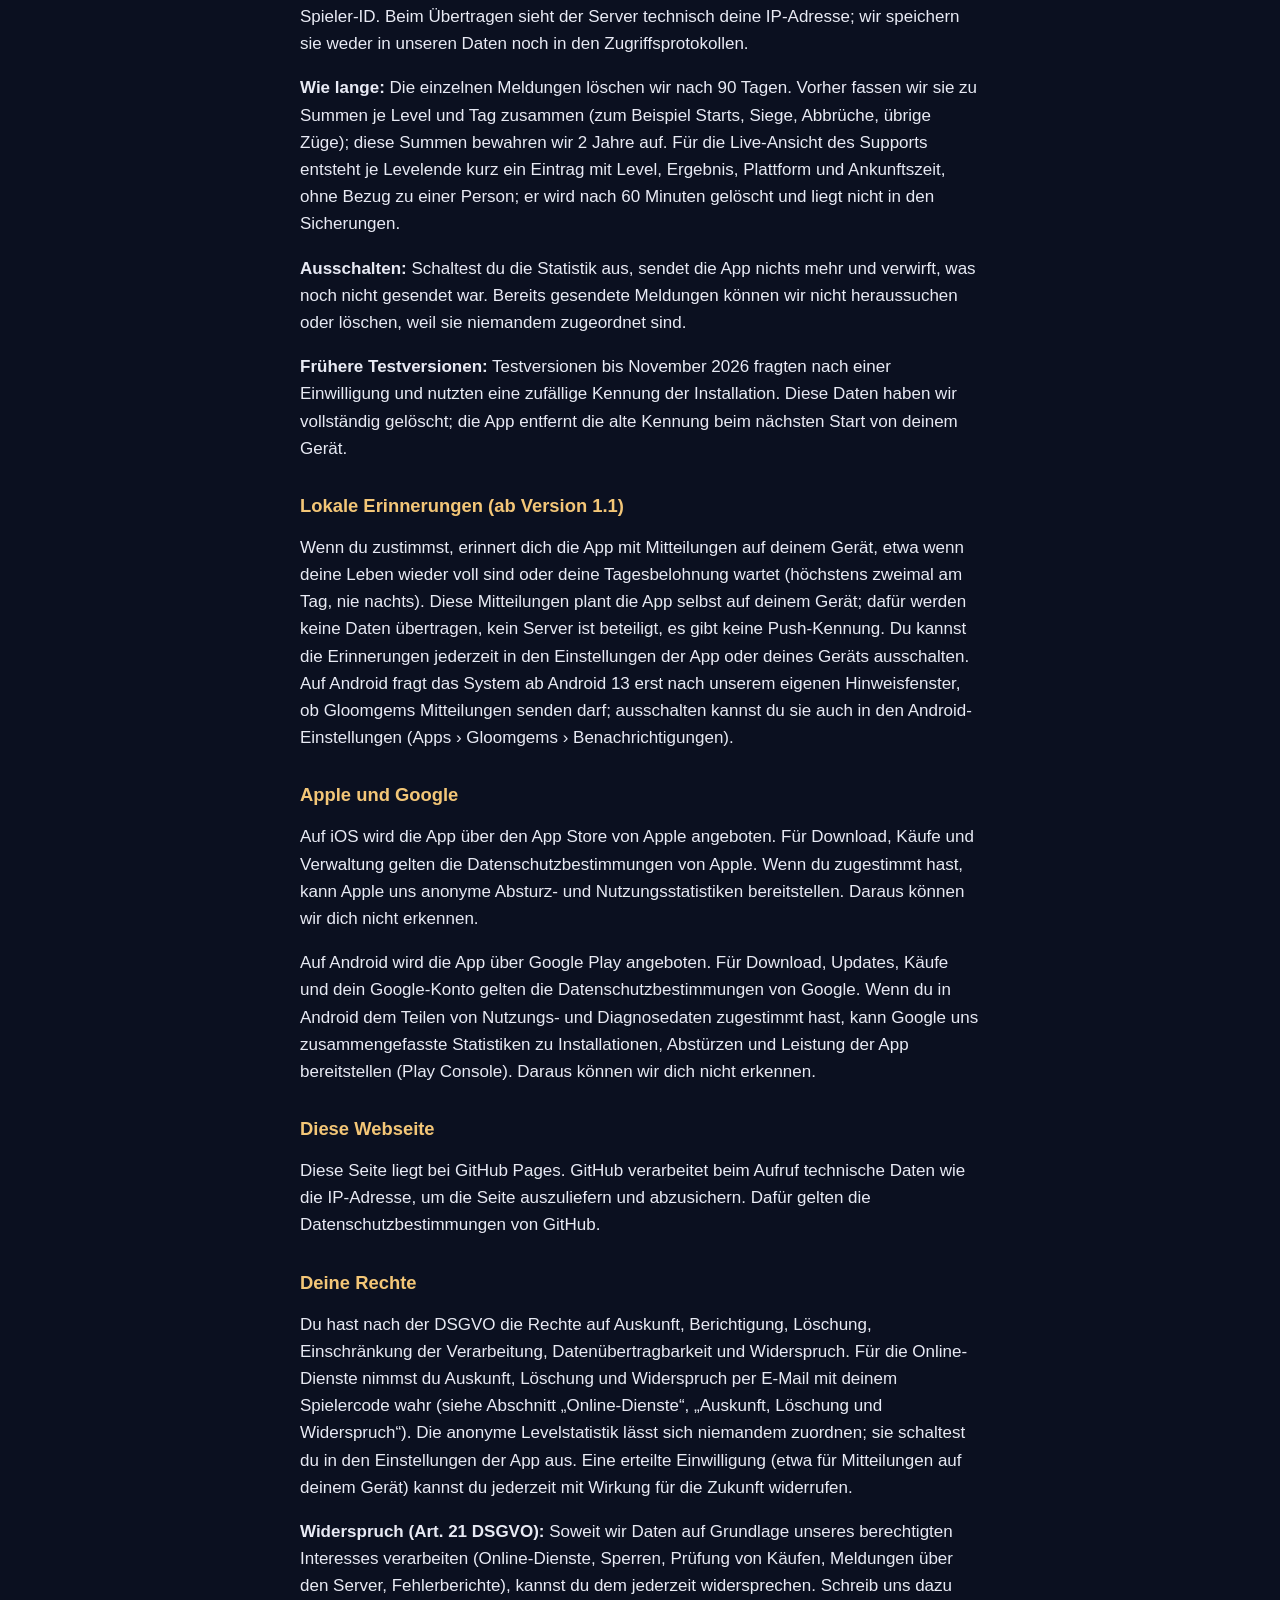
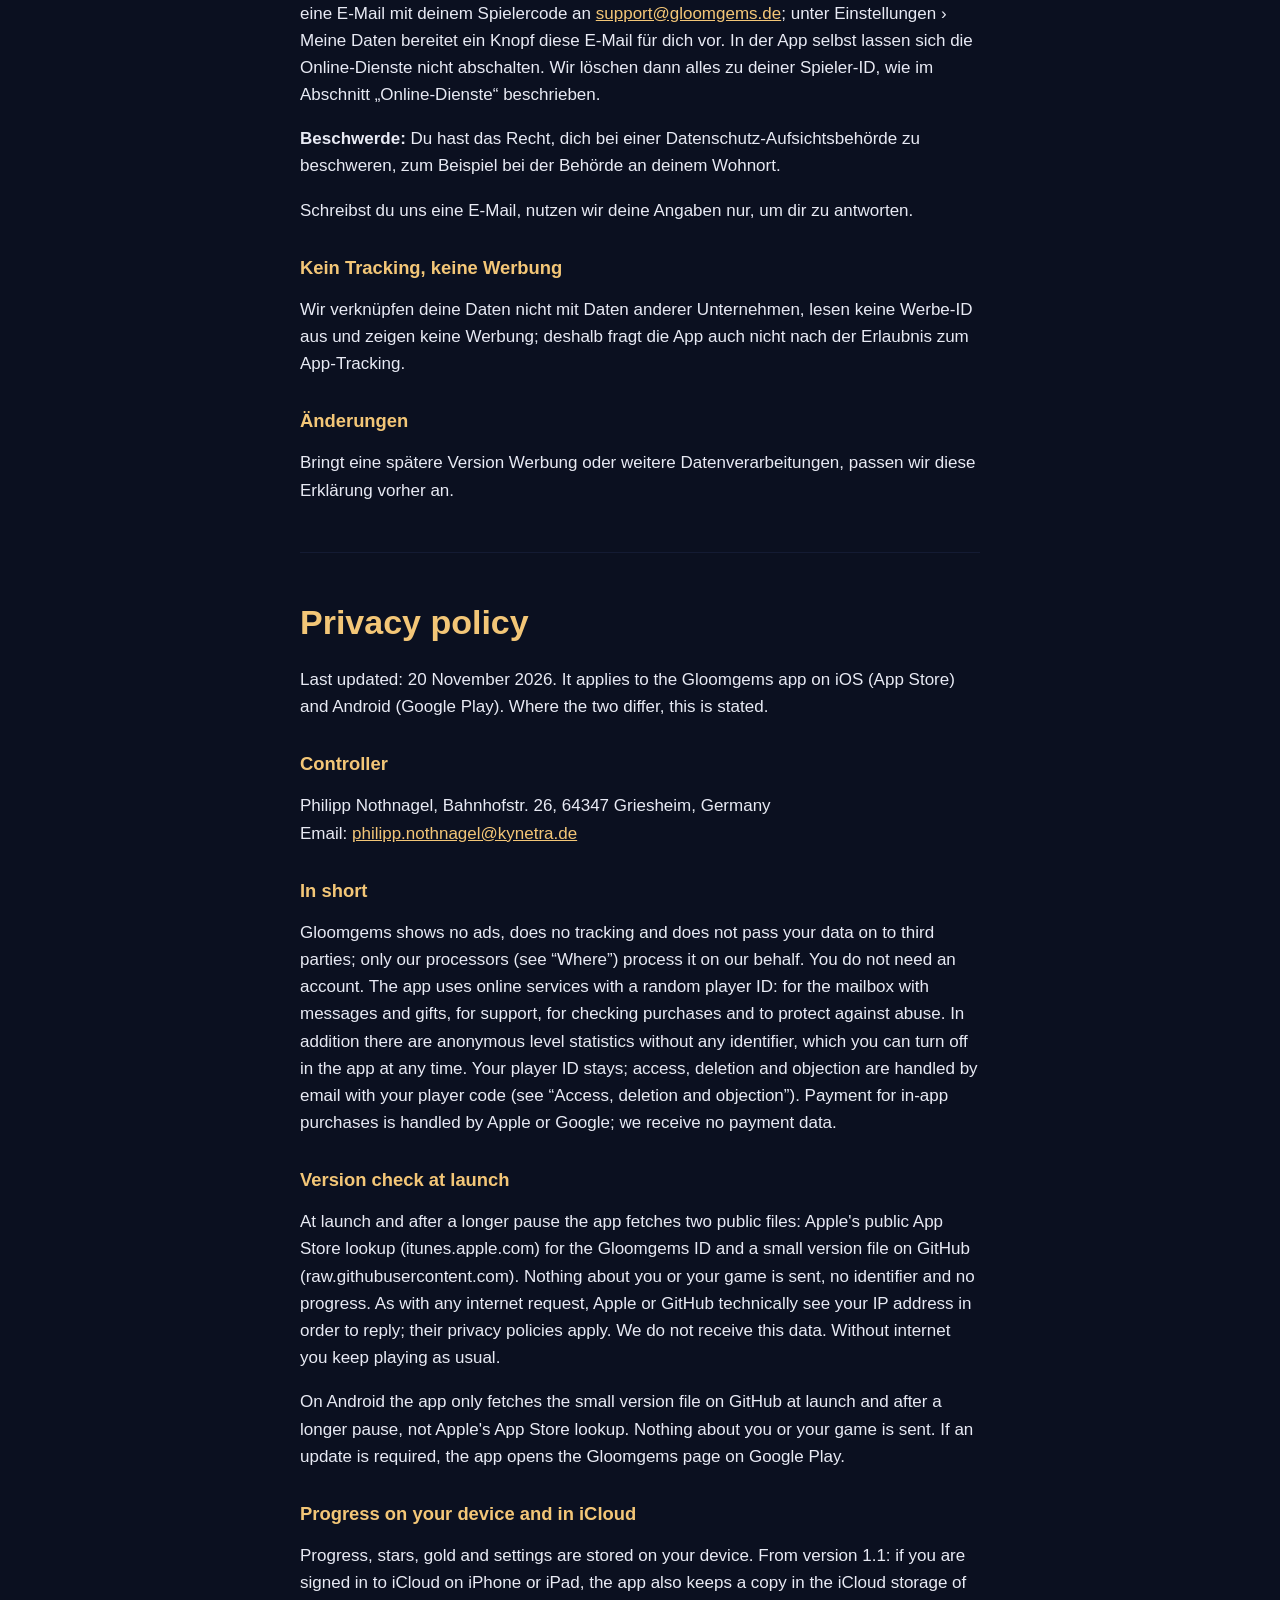
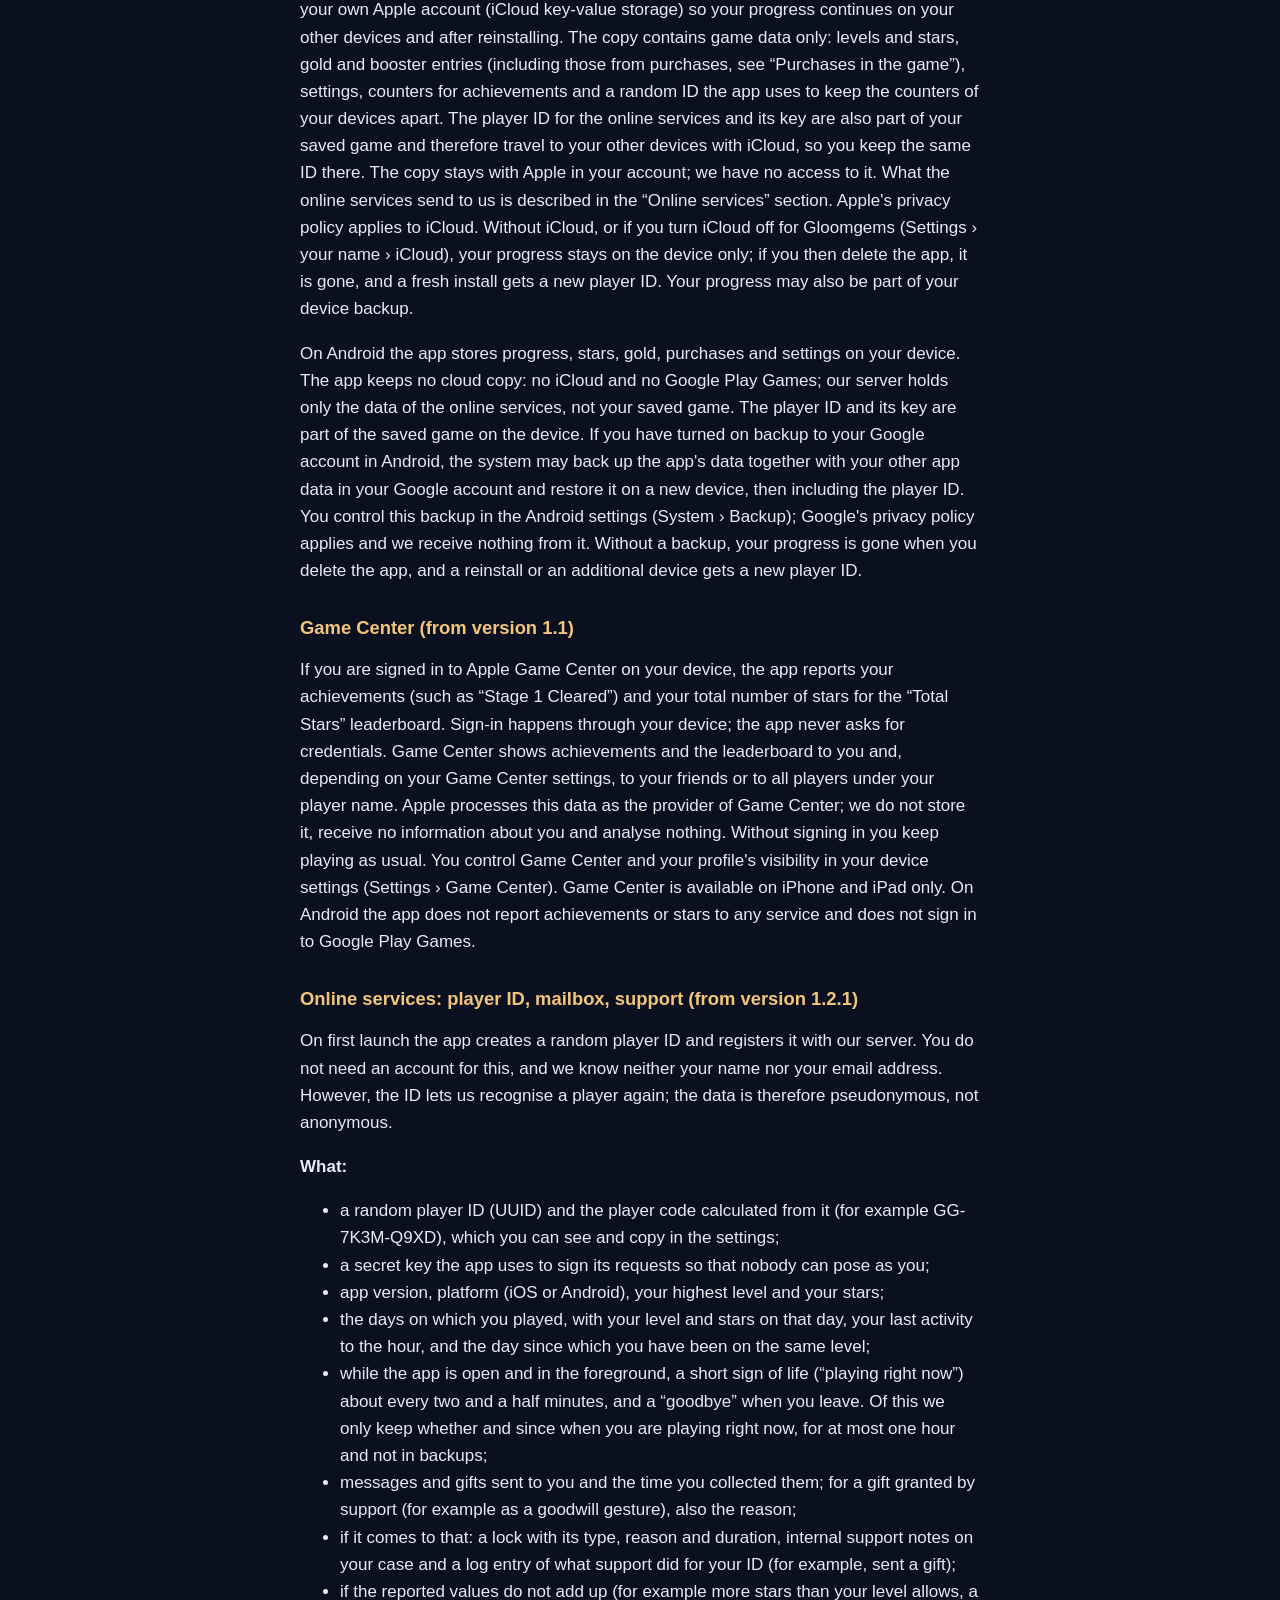
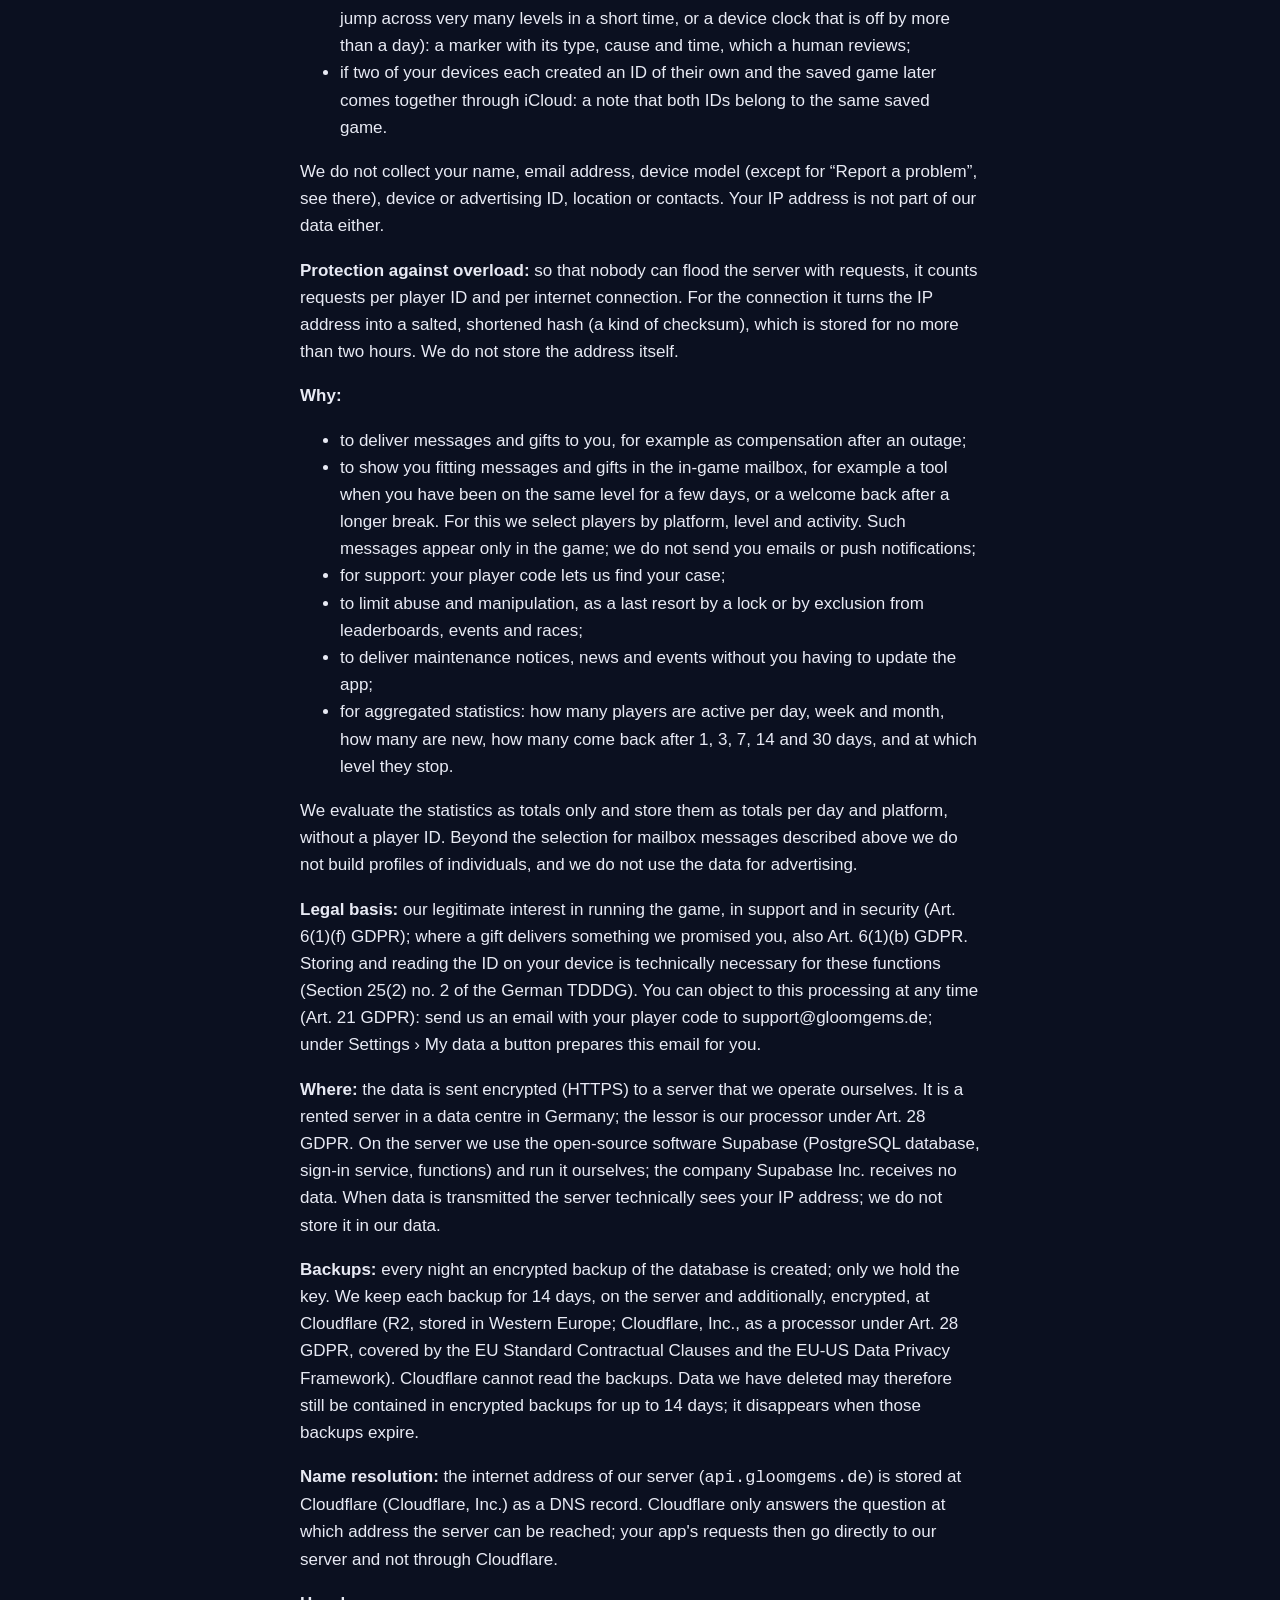
==== commit 80256bd6: "Datenschutz: Online-Dienste und anonyme Levelstatistik ab Version 1.2.1 Co-Authored-By: Claude Opus " ====
--- a/datenschutz.html
+++ b/datenschutz.html
@@ -12,35 +12,104 @@
 <p><a href="index.html">Gloomgems</a> · <a href="impressum.html">Impressum</a> · <a href="#en">English</a></p>
 
 <h1>Datenschutzerklärung</h1>
-<p>Stand: 16. November 2026. Sie gilt für die App Gloomgems auf iOS (App Store) und Android (Google Play), ab Version 1.2. Wo sich die beiden unterscheiden, steht es dabei.</p>
+<p>Stand: 20. November 2026. Sie gilt für die App Gloomgems auf iOS (App Store) und Android (Google Play). Wo sich die beiden unterscheiden, steht es dabei.</p>
 
 <h2>Verantwortlich</h2>
 <p>Philipp Nothnagel, Bahnhofstr. 26, 64347 Griesheim, Deutschland<br>
 E-Mail: <a href="mailto:philipp.nothnagel@kynetra.de">philipp.nothnagel@kynetra.de</a></p>
 
 <h2>Kurz gesagt</h2>
-<p>Gloomgems erhebt keine personenbezogenen Daten. Die App hat keine Konten, keine Werbung und keine Analyse. Beim Start fragt sie nur ab, ob eine neuere Version bereitsteht. Käufe im Spiel (ab Version 1.2) wickeln Apple bzw. Google ab; wir erhalten dabei keine Daten über dich.</p>
+<p>Gloomgems zeigt keine Werbung, betreibt kein Tracking und gibt deine Daten nicht an Dritte weiter; nur unsere Auftragsverarbeiter (siehe „Wo“) verarbeiten sie in unserem Auftrag. Ein Konto brauchst du nicht. Die App nutzt Online-Dienste mit einer zufälligen Spieler-ID: für das Postfach mit Nachrichten und Geschenken, für den Support, für die Prüfung von Käufen und zum Schutz vor Missbrauch. Dazu kommt eine anonyme Levelstatistik ohne jede Kennung, die du in der App jederzeit abschalten kannst. Deine Spieler-ID bleibt; Auskunft, Löschung und Widerspruch laufen per E-Mail mit deinem Spielercode (siehe „Auskunft, Löschung und Widerspruch“). Die Zahlung bei Käufen im Spiel wickeln Apple bzw. Google ab; Zahlungsdaten erhalten wir nicht.</p>
 
 <h2>Versionsprüfung beim Start</h2>
 <p>Beim Start und nach längerer Pause ruft die App zwei öffentliche Dateien ab: die öffentliche App-Store-Suche von Apple (itunes.apple.com) mit der Kennung von Gloomgems und eine kleine Versionsdatei bei GitHub (raw.githubusercontent.com). Dabei wird nichts über dich oder dein Spiel übertragen, keine Kennung, kein Spielstand. Wie bei jedem Abruf im Internet sehen Apple bzw. GitHub technisch deine IP-Adresse, um die Antwort zu senden; dafür gelten deren Datenschutzbestimmungen. Wir erhalten diese Daten nicht. Ohne Internet spielst du ganz normal weiter.</p>
 <p>Auf Android ruft die App beim Start und nach längerer Pause nur die kleine Versionsdatei bei GitHub ab, nicht die App-Store-Suche von Apple. Dabei wird nichts über dich oder dein Spiel übertragen. Ist ein Update nötig, öffnet die App den Eintrag von Gloomgems bei Google Play.</p>
 
 <h2>Spielstand auf deinem Gerät und in iCloud</h2>
-<p>Fortschritt, Sterne, Gold und Einstellungen speichert die App auf deinem Gerät. Ab Version 1.1 gilt: Bist du auf iPhone oder iPad bei iCloud angemeldet, legt sie zusätzlich eine Kopie im iCloud-Speicher deines eigenen Apple-Kontos ab (iCloud Key-Value Storage), damit dein Spielstand auf deinen anderen Geräten und nach einer Neuinstallation weitergeht. Die Kopie enthält nur Spieldaten: Levels und Sterne, Gold- und Booster-Buchungen (auch aus Käufen, siehe „Käufe im Spiel“), Einstellungen, Zähler für die Erfolge und eine zufällige Kennung, mit der die App die Zähler mehrerer deiner Geräte auseinanderhält. Sie liegt bei Apple in deinem Konto; wir haben keinen Zugriff darauf und erhalten nichts davon. Für iCloud gelten die Datenschutzbestimmungen von Apple. Ohne iCloud-Anmeldung, oder wenn du iCloud für Gloomgems ausschaltest (Einstellungen › dein Name › iCloud), bleibt der Spielstand nur auf dem Gerät; löschst du dann die App, ist er weg. In deinem Geräte-Backup kann er ebenfalls enthalten sein.</p>
-<p>Auf Android speichert die App Fortschritt, Sterne, Gold, Käufe und Einstellungen nur auf deinem Gerät. Es gibt keine Cloud-Kopie durch die App: kein iCloud, keine Google Play Spiele und kein eigener Server. Hast du in Android die Sicherung in deinem Google-Konto eingeschaltet, kann das System die Daten der App zusammen mit deinen anderen App-Daten in deinem Google-Konto sichern und bei einem neuen Gerät zurückspielen. Diese Sicherung steuerst du in den Android-Einstellungen (System › Sicherung); dafür gelten die Datenschutzbestimmungen von Google, wir erhalten nichts davon. Löschst du die App ohne Sicherung, ist der Spielstand weg.</p>
+<p>Fortschritt, Sterne, Gold und Einstellungen speichert die App auf deinem Gerät. Ab Version 1.1 gilt: Bist du auf iPhone oder iPad bei iCloud angemeldet, legt sie zusätzlich eine Kopie im iCloud-Speicher deines eigenen Apple-Kontos ab (iCloud Key-Value Storage), damit dein Spielstand auf deinen anderen Geräten und nach einer Neuinstallation weitergeht. Die Kopie enthält nur Spieldaten: Levels und Sterne, Gold- und Booster-Buchungen (auch aus Käufen, siehe „Käufe im Spiel“), Einstellungen, Zähler für die Erfolge und eine zufällige Kennung, mit der die App die Zähler mehrerer deiner Geräte auseinanderhält. Auch die Spieler-ID der Online-Dienste und ihr Schlüssel liegen im Spielstand und wandern deshalb mit iCloud auf deine anderen Geräte; so behältst du dort dieselbe ID. Die Kopie liegt bei Apple in deinem Konto; wir haben keinen Zugriff darauf. Was die Online-Dienste an uns senden, steht im Abschnitt „Online-Dienste“. Für iCloud gelten die Datenschutzbestimmungen von Apple. Ohne iCloud-Anmeldung, oder wenn du iCloud für Gloomgems ausschaltest (Einstellungen › dein Name › iCloud), bleibt der Spielstand nur auf dem Gerät; löschst du dann die App, ist er weg, und eine Neuinstallation bekommt eine neue Spieler-ID. In deinem Geräte-Backup kann der Spielstand ebenfalls enthalten sein.</p>
+<p>Auf Android speichert die App Fortschritt, Sterne, Gold, Käufe und Einstellungen auf deinem Gerät. Es gibt keine Cloud-Kopie durch die App: kein iCloud und keine Google Play Spiele; auf unserem Server liegen nur die Daten der Online-Dienste, nicht dein Spielstand. Die Spieler-ID und ihr Schlüssel liegen im Spielstand auf dem Gerät. Hast du in Android die Sicherung in deinem Google-Konto eingeschaltet, kann das System die Daten der App zusammen mit deinen anderen App-Daten in deinem Google-Konto sichern und bei einem neuen Gerät zurückspielen, dann mit der Spieler-ID. Diese Sicherung steuerst du in den Android-Einstellungen (System › Sicherung); dafür gelten die Datenschutzbestimmungen von Google, wir erhalten nichts davon. Ohne Sicherung geht der Spielstand beim Löschen der App verloren, und eine Neuinstallation oder ein weiteres Gerät bekommt eine neue Spieler-ID.</p>
 
 <h2>Game Center (ab Version 1.1)</h2>
 <p>Bist du auf deinem Gerät bei Apple Game Center angemeldet, meldet die App dort deine Erfolge (etwa „Etappe 1 geschafft“) und deine Gesamtzahl an Sternen für die Bestenliste „Sterne gesamt“. Die Anmeldung läuft über dein Gerät, die App fragt nie nach Zugangsdaten. Erfolge und Bestenliste zeigt Game Center dir und, je nach deinen Game-Center-Einstellungen, deinen Freunden oder allen Spielern unter deinem Spielernamen. Diese Daten verarbeitet Apple als Anbieter von Game Center; wir speichern sie nicht, erhalten keine Angaben über dich und werten nichts aus. Ohne Anmeldung spielst du unverändert weiter. Game Center und die Sichtbarkeit deines Profils steuerst du in den Einstellungen deines Geräts (Einstellungen › Game Center). Game Center gibt es nur auf iPhone und iPad. Auf Android meldet die App keine Erfolge oder Sterne an einen Dienst und meldet sich nicht bei Google Play Spiele an.</p>
 
+<h2>Online-Dienste: Spieler-ID, Postfach, Support (ab Version 1.2.1)</h2>
+<p>Beim ersten Start erzeugt die App eine zufällige Spieler-ID und meldet sie bei unserem Server an. Du brauchst dafür kein Konto, und wir kennen weder deinen Namen noch deine E-Mail-Adresse. Über die ID können wir aber einen Spieler wiedererkennen; die Daten sind deshalb pseudonym, nicht anonym.</p>
+<p><strong>Was:</strong></p>
+<ul>
+<li>eine zufällige Spieler-ID (UUID) und der daraus berechnete Spielercode (zum Beispiel GG-7K3M-Q9XD), den du in den Einstellungen siehst und kopieren kannst;</li>
+<li>ein geheimer Schlüssel, mit dem die App ihre Anfragen unterschreibt, damit sich niemand als du ausgeben kann;</li>
+<li>App-Version, Plattform (iOS oder Android), dein höchstes Level und deine Sterne;</li>
+<li>die Tage, an denen du gespielt hast, mit deinem Level und deinen Sternen an diesem Tag, deine letzte Aktivität auf die Stunde genau und seit welchem Tag du im selben Level stehst;</li>
+<li>solange die App geöffnet und im Vordergrund ist, etwa alle zweieinhalb Minuten ein kurzes Lebenszeichen („gerade im Spiel“) und beim Schließen ein „Tschüss“. Davon merken wir uns nur, ob und seit wann du gerade spielst, höchstens eine Stunde lang und nicht in Sicherungen;</li>
+<li>Nachrichten und Geschenke an dich und der Zeitpunkt, zu dem du sie abgeholt hast; bei einem Geschenk, das der Support gewährt hat (zum Beispiel aus Kulanz), auch der Grund;</li>
+<li>falls es dazu kommt: eine Sperre mit Art, Grund und Dauer, interne Notizen des Supports zu deinem Fall und ein Protokolleintrag darüber, was der Support zu deiner ID getan hat (zum Beispiel ein Geschenk gesendet);</li>
+<li>falls die gemeldeten Werte nicht zusammenpassen (zum Beispiel mehr Sterne, als bei deinem Level möglich sind, ein Sprung über sehr viele Level in kurzer Zeit oder eine um mehr als einen Tag verstellte Geräteuhr): eine Markierung mit Art, Anlass und Zeitpunkt, die sich ein Mensch ansieht;</li>
+<li>falls zwei deiner Geräte je eine eigene ID erzeugt haben und der Spielstand später über iCloud zusammenfindet: der Vermerk, dass beide IDs zu demselben Spielstand gehören.</li>
+</ul>
+<p>Wir erheben keinen Namen, keine E-Mail-Adresse, kein Gerätemodell (außer bei „Problem melden“, siehe dort), keine Geräte- oder Werbe-ID, keinen Standort und keine Kontakte. Auch deine IP-Adresse steht nicht in unseren Daten.</p>
+<p><strong>Schutz vor Überlastung:</strong> Damit niemand den Server mit Anfragen überhäuft, zählt er die Anfragen je Spieler-ID und je Internetanschluss. Für den Anschluss bildet er aus der IP-Adresse einen gesalzenen, gekürzten Hash (eine Art Prüfsumme), der höchstens zwei Stunden gespeichert wird. Die Adresse selbst speichern wir nicht.</p>
+<p><strong>Wozu:</strong></p>
+<ul>
+<li>um dir Nachrichten und Geschenke zuzustellen, zum Beispiel als Entschädigung nach einer Störung;</li>
+<li>um dir im Posteingang des Spiels passende Nachrichten und Geschenke zu zeigen, zum Beispiel ein Werkzeug, wenn du seit einigen Tagen im selben Level stehst, oder einen Gruß nach einer längeren Pause. Dafür wählen wir Spieler nach Plattform, Level und Aktivität aus. Solche Nachrichten erscheinen nur im Spiel; wir schicken dir keine E-Mails und keine Push-Mitteilungen;</li>
+<li>für den Support: Mit deinem Spielercode finden wir deinen Fall;</li>
+<li>um Missbrauch und Manipulation zu begrenzen, im äußersten Fall durch eine Sperre oder den Ausschluss aus Bestenlisten, Events und Rennen;</li>
+<li>um Wartungshinweise, Neuigkeiten und Events auszuliefern, ohne dass du die App aktualisieren musst;</li>
+<li>für eine zusammengefasste Statistik: wie viele Spieler täglich, wöchentlich und monatlich aktiv sind, wie viele neu dazukommen, wie viele nach 1, 3, 7, 14 und 30 Tagen wiederkommen und bei welchem Level sie aufhören.</li>
+</ul>
+<p>Die Statistik werten wir nur als Summen aus und speichern sie als Summen je Tag und Plattform, ohne Spieler-ID. Über die oben genannte Auswahl für Nachrichten im Posteingang hinaus bilden wir keine Profile über einzelne Personen, und wir nutzen die Daten nicht für Werbung.</p>
+<p><strong>Rechtsgrundlage:</strong> unser berechtigtes Interesse am Betrieb des Spiels, am Support und an der Sicherheit (Art. 6 Abs. 1 lit. f DSGVO); soweit wir dir mit einem Geschenk etwas Zugesagtes zukommen lassen, auch Art. 6 Abs. 1 lit. b DSGVO. Das Speichern und Auslesen der ID auf deinem Gerät ist für diese Funktionen technisch erforderlich (§ 25 Abs. 2 Nr. 2 TDDDG). Du kannst der Verarbeitung jederzeit widersprechen (Art. 21 DSGVO): Schreib uns eine E-Mail mit deinem Spielercode an support@gloomgems.de; unter Einstellungen › Meine Daten bereitet ein Knopf diese E-Mail für dich vor.</p>
+<p><strong>Wo:</strong> Die Daten werden verschlüsselt (HTTPS) an einen Server übertragen, den wir selbst betreiben. Er ist ein gemieteter Server in einem Rechenzentrum in Deutschland; der Vermieter ist unser Auftragsverarbeiter nach Art. 28 DSGVO. Auf dem Server nutzen wir die quelloffene Software Supabase (Datenbank PostgreSQL, Anmeldedienst, Funktionen) und betreiben sie selbst; die Firma Supabase Inc. erhält keine Daten. Beim Übertragen sieht der Server technisch deine IP-Adresse; wir speichern sie nicht in unseren Daten.</p>
+<p><strong>Sicherungen:</strong> Jede Nacht entsteht eine verschlüsselte Sicherung der Datenbank; den Schlüssel haben nur wir. Jede Sicherung bewahren wir 14 Tage auf, und zwar auf dem Server und zusätzlich verschlüsselt bei Cloudflare (R2, Speicherort Westeuropa; Cloudflare, Inc., als Auftragsverarbeiter nach Art. 28 DSGVO, abgesichert über die EU-Standardvertragsklauseln und das EU-US Data Privacy Framework). Cloudflare kann die Sicherungen nicht lesen. Daten, die wir gelöscht haben, können deshalb noch bis zu 14 Tage in verschlüsselten Sicherungen enthalten sein; sie verschwinden, wenn diese Sicherungen ablaufen.</p>
+<p><strong>Namensauflösung:</strong> Die Internetadresse unseres Servers (<code>api.gloomgems.de</code>) ist bei Cloudflare (Cloudflare, Inc.) als DNS-Eintrag hinterlegt. Cloudflare beantwortet nur die Frage, unter welcher Adresse der Server erreichbar ist; die Anfragen deiner App gehen danach direkt an unseren Server und nicht über Cloudflare.</p>
+<p><strong>Wie lange:</strong></p>
+<ul>
+<li>Warst du 400 Tage (rund 13 Monate) nicht aktiv, löschen wir automatisch alles zu deiner Spieler-ID.</li>
+<li>Die einzelnen Tage, an denen du gespielt hast, löschen wir jeweils nach 100 Tagen. Übrig bleiben nur Summen ohne Spieler-ID (zum Beispiel „an diesem Tag waren 1.200 Spieler aktiv“); diese bewahren wir 2 Jahre auf.</li>
+<li>Notizen des Supports und offene Markierungen löschen wir zusammen mit deinen übrigen Daten; erledigte Markierungen schon nach 400 Tagen.</li>
+<li>Abgeholte oder verfallene Nachrichten und Geschenke löschen wir nach 90 Tagen. Den Vermerk, dass du eine Nachricht an alle Spieler schon bekommen hast, löschen wir 180 Tage nach Ablauf dieser Nachricht.</li>
+<li>Aufgehobene oder abgelaufene Sperren löschen wir nach 400 Tagen (rund 13 Monaten). Eine aktive Sperre bleibt, solange sie gilt.</li>
+<li>Löschen wir deine Daten auf deinen Wunsch, merken wir uns 400 Tage (rund 13 Monate) lang nur die gelöschte ID als Löschvermerk, damit keines deiner Geräte sie von selbst wieder anmeldet.</li>
+<li>Die Zähler zum Schutz vor Überlastung löschen wir nach höchstens 2 Stunden.</li>
+<li>Die Live-Ansicht des Supports (zum Beispiel neue Spieler mit Spielercode, abgeholte Geschenke, Zähler je Minute) löschen wir nach 60 Minuten; sie liegt nicht in den Sicherungen.</li>
+<li>Protokolleinträge über Handlungen des Supports löschen wir nach 730 Tagen (rund 2 Jahren). Löschen wir deine Daten auf deinen Wunsch oder läuft die Frist von 400 Tagen ab, entfernen wir daraus schon vorher den Bezug zu deiner ID.</li>
+<li>Verschlüsselte Sicherungen der Datenbank löschen wir nach 14 Tagen.</li>
+</ul>
+<p>Die Fristen für Käufe, Meldungen, Fehlerberichte und die Levelstatistik stehen in den jeweiligen Abschnitten.</p>
+<p><strong>Meine Daten in der App:</strong> Jeder Spieler bekommt seine eigene Spieler-ID, und sie bleibt. In der App kannst du die Online-Dienste deshalb nicht selbst abschalten und deine Daten nicht selbst löschen. Unter Einstellungen › Meine Daten siehst du, was gespeichert ist, kannst deinen Spielercode kopieren und mit einem Knopf eine E-Mail an uns vorbereiten, in der dein Spielercode schon steht; die App selbst sendet dabei nichts.</p>
+<p id="loeschung"><strong>Auskunft, Löschung und Widerspruch (Art. 15, 17, 21 DSGVO):</strong> Schreib uns eine E-Mail mit deinem Spielercode an <a href="mailto:support@gloomgems.de">support@gloomgems.de</a>. Bei einer Auskunft bekommst du von uns die Daten, die zu deiner Spieler-ID gespeichert sind, als Datei. Bei einer Löschung oder einem Widerspruch löschen wir alles, was auf unserem Server zu deiner Spieler-ID gespeichert ist; in den verschlüsselten Sicherungen können die Daten noch bis zu 14 Tage enthalten sein und verschwinden mit deren Ablauf. Danach meldet sich die App mit diesem Spielstand nicht von selbst wieder an und sendet keine neuen Daten, bis du die Online-Dienste unter „Meine Daten“ selbst wieder einschaltest; Postfach und Geschenke gibt es so lange nicht, ungeöffnete Geschenke verfallen. Die Spieler-ID selbst bleibt in deinem Spielstand auf dem Gerät und, falls du iCloud nutzt, in iCloud; dein Spielstand bleibt erhalten.</p>
+<p>Eine Ausnahme gibt es: Ist deine ID gerade gesperrt, bleibt diese eine Sperre als einzelner Eintrag bestehen (Spieler-ID, Art, Grund und Dauer der Sperre). Sonst ließe sich jede Sperre durch eine Löschanfrage aufheben. Wir stützen das auf unser berechtigtes Interesse am Schutz vor Missbrauch (Art. 17 Abs. 3 lit. e DSGVO).</p>
+
+<h2>Sperren (ab Version 1.2.1)</h2>
+<p>Bei Missbrauch oder Manipulation können wir eine Spieler-ID sperren. Es gibt zwei Stufen. Bei einer vollständigen Sperre zeigt das Spiel statt Start und Karte einen Hinweis; die Sperre kann befristet oder unbefristet sein. Beim Ausschluss aus Wettbewerben spielst du weiter, aber die App meldet deine Sterne nicht an die Game-Center-Bestenliste (nur iPhone und iPad), startet kein neues Sternenrennen, und deine Versuche zählen für kein Event. Der Hinweis im Spiel nennt den Grund und deinen Spielercode und verweist auf den Support; bei einer vollständigen Sperre zeigt er auch die Dauer.</p>
+<p>Hältst du eine Sperre für einen Irrtum, schreib uns eine E-Mail mit deinem Spielercode. Wir prüfen den Fall und heben die Sperre auf, wenn sie unberechtigt war. Unser Server markiert Werte, die nicht zusammenpassen, automatisch zur Prüfung; eine Markierung allein hat für dich keine Folgen. Über jede Sperre entscheidet ein Mensch; es gibt keine automatisierte Entscheidung im Sinne von Art. 22 DSGVO. Eine Sperre, die deine App schon kennt, gilt auf dem Gerät auch dann weiter, wenn die Online-Dienste nach einer Löschung durch den Support ruhen. Rechtsgrundlage ist unser berechtigtes Interesse an fairen Bestenlisten und am Schutz des Dienstes (Art. 6 Abs. 1 lit. f DSGVO).</p>
+
 <h2>Käufe im Spiel (ab Version 1.2)</h2>
 <p>Im Shop kannst du Goldpakete kaufen (mehrfach möglich) und ein einmaliges Starterpaket. Gekauft wird nur durch einen bewussten Tipp auf den Preisknopf und deine Bestätigung im System (z. B. Face ID oder Fingerabdruck). Kein Level verlangt einen Kauf.</p>
-<p>Die Zahlung läuft vollständig über Apple (App Store) bzw. Google (Google Play). Dein Zahlungsmittel, deine Rechnungs- und Kontodaten sehen wir nie; wir erhalten auch keine Angaben darüber, wer was gekauft hat. Für Zahlung, Rechnung, Widerruf und Erstattung gelten die Bedingungen und Datenschutzbestimmungen von Apple bzw. Google. Die App fragt den Store nach den Produkten und Preisen; dabei sieht der Store, wie bei jedem Abruf, technisch deine IP-Adresse und dein Konto.</p>
-<p>Die App prüft den Kaufbeleg selbst auf deinem Gerät (auf iOS die Signatur von Apple, auf Android die Signatur von Google Play) und schreibt dir danach das Gekaufte gut. Sie sendet den Beleg an keinen Server von uns und an keinen Dritten. Die Kaufabwicklung nutzt ein Software-Paket von Unity; dessen Übertragung von Kaufdaten an Unity haben wir abgeschaltet, und Unity-Onlinedienste startet die App nie.</p>
-<p>Welche Käufe du getätigt hast, merkt sich die App in deinem Spielstand auf dem Gerät: Produkt, Transaktionsnummer und Zeitpunkt, als Gold- bzw. Booster-Buchung. Das dient dazu, nichts doppelt gutzuschreiben und dein Starterpaket nach einer Neuinstallation wiederzufinden. Auf iPhone und iPad gehört diese Buchung zur Kopie in deinem iCloud-Speicher (siehe oben); wir haben darauf keinen Zugriff. Mit „Käufe wiederherstellen“ in den Einstellungen fragt die App beim Store nach deinen früheren Käufen; das Starterpaket wird dir so erneut gutgeschrieben, wenn es fehlt. Gold kann nicht wiederhergestellt werden. Rechtsgrundlage ist der Kaufvertrag, den du mit Apple bzw. Google schließt, und deine Anfrage an die App (Art. 6 Abs. 1 lit. b DSGVO).</p>
+<p>Die Zahlung läuft vollständig über Apple (App Store) bzw. Google (Google Play). Dein Zahlungsmittel, deine Rechnungs- und Kontodaten sehen wir nie; wir erhalten weder den Preis noch deine Apple-ID oder dein Google-Konto. Für Zahlung, Rechnung, Widerruf und Erstattung gelten die Bedingungen und Datenschutzbestimmungen von Apple bzw. Google. Die App fragt den Store nach den Produkten und Preisen; dabei sieht der Store, wie bei jedem Abruf, technisch deine IP-Adresse und dein Konto.</p>
+<p><strong>Prüfung des Kaufbelegs:</strong> Die App prüft den Kaufbeleg auf deinem Gerät (auf iOS die Signatur von Apple, auf Android die Signatur von Google Play) und schreibt dir danach das Gekaufte gut. Zusätzlich schickt sie den von Apple bzw. Google signierten Beleg an unseren Server: Produkt, Transaktionsnummer und den Beleg selbst. Der Server prüft, ob der Beleg echt ist, und merkt sich, mit welcher Spieler-ID er eingelöst wurde: die Transaktionsnummer nur als Prüfsumme (Hash), dazu das Produkt, ob es ein Testkauf oder ein echter Kauf war, und wann geprüft wurde. Preis, Apple-ID, Google-Konto und Zahlungsdaten erhalten wir nicht; die Zahlung wickeln Apple und Google ab. So erkennen wir, wenn ein Beleg weitergegeben oder kopiert wird; dann gibt es keine zweite Gutschrift und der Fall wird zur Prüfung markiert. Wir löschen diese Angaben drei Jahre nach der letzten Prüfung. Löschst du deine Daten, entfällt die Verbindung zu deiner Spieler-ID; die Prüfsumme bleibt, damit derselbe Beleg nicht erneut eingelöst werden kann. Ist der Server nicht erreichbar, entscheidet allein die Prüfung auf deinem Gerät. Sind die Online-Dienste nach einer Löschung durch den Support ausgeschaltet, sendet die App keinen Beleg an uns. An andere Dritte als Apple bzw. Google gibt die App den Beleg nicht weiter. Die Kaufabwicklung nutzt ein Software-Paket von Unity; dessen Übertragung von Kaufdaten an Unity haben wir abgeschaltet, und Unity-Onlinedienste startet die App nie.</p>
+<p>Welche Käufe du getätigt hast, merkt sich die App in deinem Spielstand auf dem Gerät: Produkt, Transaktionsnummer und Zeitpunkt, als Gold- bzw. Booster-Buchung. Das dient dazu, nichts doppelt gutzuschreiben und dein Starterpaket nach einer Neuinstallation wiederzufinden. Auf iPhone und iPad gehört diese Buchung zur Kopie in deinem iCloud-Speicher (siehe oben); wir haben darauf keinen Zugriff. Mit „Käufe wiederherstellen“ in den Einstellungen fragt die App beim Store nach deinen früheren Käufen; das Starterpaket wird dir so erneut gutgeschrieben, wenn es fehlt. Gold kann nicht wiederhergestellt werden. Rechtsgrundlage ist der Kaufvertrag, den du mit Apple bzw. Google schließt, und deine Anfrage an die App (Art. 6 Abs. 1 lit. b DSGVO) sowie für die Prüfung auf unserem Server unser berechtigtes Interesse am Schutz vor Missbrauch (Art. 6 Abs. 1 lit. f DSGVO).</p>
 
 <h2>Problem melden</h2>
-<p>Über „Problem melden“ in den Einstellungen oder im Level-Menü öffnet die App eine vorbereitete E-Mail an unseren Support (support@gloomgems.de). Sie enthält deinen Text, die Kategorie, App-Version, Plattform, Gerätemodell, Betriebssystem, Sprache, die letzten Fehlermeldungen der App, bei Meldungen aus einem Level dessen Nummer und den Zustand des Spielbretts sowie – wenn du es angehakt lässt – ein Bildschirmfoto. Du siehst die E-Mail vor dem Senden und schickst sie selbst ab; vorher wird nichts übertragen. Wir nutzen die E-Mail nur, um dein Anliegen zu bearbeiten, und löschen sie nach 180 Tagen. Rechtsgrundlage ist dein Anliegen (Art. 6 Abs. 1 lit. b DSGVO).</p>
-<p>Auf Android öffnet „Problem melden“ deine E-Mail-App mit einer vorbereiteten Nachricht an denselben Support. Sie enthält dieselben Angaben (Android-Version statt iOS), aber kein Bildschirmfoto. Du siehst die E-Mail vor dem Senden und schickst sie selbst ab. Verwendung, Löschfrist und Rechtsgrundlage wie oben.</p>
+<p>Bis Version 1.2 geht eine Meldung als E-Mail aus deiner Mail-App an uns. Ab Version 1.2.1 geht sie wie unten beschrieben an unseren Server.</p>
+<p>Über „Problem melden“ in den Einstellungen oder im Level-Menü kannst du uns einen Fehler schildern. Gesendet wird nur, was das Formular vor dem Absenden anzeigt: die Kategorie und dein Text, App-Version und Build, Plattform, Gerätemodell, Betriebssystem und Sprache, die letzten Fehlermeldungen der App und – wenn du aus einem Level meldest – die Levelnummer und der Zustand des Spielbretts (Züge, Ziele, Anordnung der Steine). Ein Bildschirmfoto hängt nur an, wenn du es angehakt lässt; es zeigt den Bildschirm kurz vor dem Öffnen des Menüs. Vor dem Absenden wird nichts übertragen.</p>
+<p><strong>Mit Online-Diensten</strong> (Normalfall, iOS und Android) geht die Meldung an unseren Server, verknüpft mit deiner Spieler-ID, damit wir dir im Postfach des Spiels antworten können; Metadaten des Bildes entfernen wir. Hast du keine Verbindung, behält die App die Meldung auf deinem Gerät (höchstens 5 Meldungen, höchstens 7 Tage) und sendet sie, sobald es geht. Meldungen löschen wir nach 180 Tagen, Bildschirmfotos nach 90 Tagen, und mit deinen übrigen Daten, wenn du die Löschung verlangst.</p>
+<p><strong>Ohne Online-Dienste</strong> (zum Beispiel nach einer Löschung durch den Support, bis du sie wieder einschaltest) öffnet die App stattdessen eine vorbereitete E-Mail an unseren Support (support@gloomgems.de). Auf iPhone und iPad enthält sie – wenn du es angehakt lässt – das Bildschirmfoto; auf Android öffnet sie deine E-Mail-App mit der vorbereiteten Nachricht ohne Bildschirmfoto. Du siehst die E-Mail vor dem Senden und schickst sie selbst ab. Sie kommt auf einem von uns betriebenen Mailserver an; wir nutzen sie nur, um dein Anliegen zu bearbeiten, und löschen sie nach 180 Tagen.</p>
+<p>Rechtsgrundlage ist dein Anliegen, das wir bearbeiten (Art. 6 Abs. 1 lit. b DSGVO), und bei einer Meldung über den Server unser berechtigtes Interesse an einer fehlerfreien App (Art. 6 Abs. 1 lit. f DSGVO).</p>
+
+<h2>Fehlerberichte (ab Version 1.2.1)</h2>
+<p>Tritt in der App ein Programmfehler auf, sendet sie uns einen kurzen Bericht: Fehlerart mit kurzer Fehlermeldung, eine gekürzte Aufrufliste ohne Dateipfade, App-Version, Plattform, den Bildschirm, auf dem der Fehler auftrat, und die Levelnummer. Die Anfrage ist wie alle anderen unterschrieben, damit nur echte Apps Berichte schicken können; gespeichert wird der Bericht aber ohne Spieler-ID und lässt sich dir nicht zuordnen. Wir löschen Fehlerberichte nach 90 Tagen. Rechtsgrundlage ist unser berechtigtes Interesse an einer stabilen App (Art. 6 Abs. 1 lit. f DSGVO). Nach einer Löschung durch den Support sendet die App nichts mehr, bis du die Online-Dienste wieder einschaltest.</p>
+
+<h2>Anonyme Levelstatistik (ab Version 1.2.1)</h2>
+<p>Damit wir zu schwere oder zu leichte Level finden, meldet die App, wie die Level gespielt werden. Diese Meldungen enthalten keine Kennung und lassen sich weder dir noch deinem Gerät zuordnen. Die Statistik ist von Anfang an eingeschaltet; du kannst sie jederzeit in den Einstellungen der App unter „Anonyme Levelstatistik“ ausschalten.</p>
+<p><strong>Was:</strong> je Level der Start und das Ergebnis: Levelnummer, Sieg, Niederlage oder Abbruch, übrige Züge, Zahl der eingesetzten Werkzeuge und Fortsetzungen, bei einem Sieg die Sterne, und der wievielte Versuch es war (höchstens „10 oder mehr“). Dazu die ungefähre Länge einer Spielsitzung in fünf Stufen (zum Beispiel „3 bis 10 Minuten“) sowie App-Version, Plattform (iOS oder Android) und Spielsprache.</p>
+<p><strong>Was nicht:</strong> keine Spieler-ID, keine Kennung der Installation oder des Geräts, keine Werbe-ID, kein Name, kein Standort, keine Uhrzeit. Unser Server merkt sich zu jeder Meldung nur den Tag, an dem sie ankam. Zwei Meldungen desselben Spielers können wir nicht miteinander verbinden, und es gibt keine Verbindung zur Spieler-ID der Online-Dienste.</p>
+<p><strong>Wozu:</strong> um Level anzupassen (etwa die Zahl der Züge) und um zu verstehen, wie lange im Schnitt gespielt wird. Wir nutzen die Zahlen nicht für Werbung und geben sie nicht weiter.</p>
+<p><strong>Rechtsgrundlage:</strong> Die gespeicherten Zahlen haben keinen Personenbezug. Soweit bei der Übertragung technisch deine IP-Adresse verarbeitet wird, stützen wir das auf unser berechtigtes Interesse an einem fair abgestimmten Spiel (Art. 6 Abs. 1 lit. f DSGVO). Die App legt für die Statistik keine Kennung auf deinem Gerät ab und liest keine aus.</p>
+<p><strong>Wo:</strong> Die Meldungen gehen verschlüsselt (HTTPS) an denselben, von uns selbst betriebenen Server in Deutschland wie die Online-Dienste, aber als eigene Anfrage ohne Spieler-ID. Beim Übertragen sieht der Server technisch deine IP-Adresse; wir speichern sie weder in unseren Daten noch in den Zugriffsprotokollen.</p>
+<p><strong>Wie lange:</strong> Die einzelnen Meldungen löschen wir nach 90 Tagen. Vorher fassen wir sie zu Summen je Level und Tag zusammen (zum Beispiel Starts, Siege, Abbrüche, übrige Züge); diese Summen bewahren wir 2 Jahre auf. Für die Live-Ansicht des Supports entsteht je Levelende kurz ein Eintrag mit Level, Ergebnis, Plattform und Ankunftszeit, ohne Bezug zu einer Person; er wird nach 60 Minuten gelöscht und liegt nicht in den Sicherungen.</p>
+<p><strong>Ausschalten:</strong> Schaltest du die Statistik aus, sendet die App nichts mehr und verwirft, was noch nicht gesendet war. Bereits gesendete Meldungen können wir nicht heraussuchen oder löschen, weil sie niemandem zugeordnet sind.</p>
+<p><strong>Frühere Testversionen:</strong> Testversionen bis November 2026 fragten nach einer Einwilligung und nutzten eine zufällige Kennung der Installation. Diese Daten haben wir vollständig gelöscht; die App entfernt die alte Kennung beim nächsten Start von deinem Gerät.</p>
 
 <h2>Lokale Erinnerungen (ab Version 1.1)</h2>
 <p>Wenn du zustimmst, erinnert dich die App mit Mitteilungen auf deinem Gerät, etwa wenn deine Leben wieder voll sind oder deine Tagesbelohnung wartet (höchstens zweimal am Tag, nie nachts). Diese Mitteilungen plant die App selbst auf deinem Gerät; dafür werden keine Daten übertragen, kein Server ist beteiligt, es gibt keine Push-Kennung. Du kannst die Erinnerungen jederzeit in den Einstellungen der App oder deines Geräts ausschalten. Auf Android fragt das System ab Android 13 erst nach unserem eigenen Hinweisfenster, ob Gloomgems Mitteilungen senden darf; ausschalten kannst du sie auch in den Android-Einstellungen (Apps › Gloomgems › Benachrichtigungen).</p>
@@ -53,43 +122,118 @@
 <p>Diese Seite liegt bei GitHub Pages. GitHub verarbeitet beim Aufruf technische Daten wie die IP-Adresse, um die Seite auszuliefern und abzusichern. Dafür gelten die Datenschutzbestimmungen von GitHub.</p>
 
 <h2>Deine Rechte</h2>
-<p>Du hast nach der DSGVO die Rechte auf Auskunft, Berichtigung, Löschung, Einschränkung, Datenübertragbarkeit und Widerspruch sowie das Recht, dich bei einer Aufsichtsbehörde zu beschweren. Schreibst du uns eine E-Mail, nutzen wir deine Angaben nur, um dir zu antworten.</p>
+<p>Du hast nach der DSGVO die Rechte auf Auskunft, Berichtigung, Löschung, Einschränkung der Verarbeitung, Datenübertragbarkeit und Widerspruch. Für die Online-Dienste nimmst du Auskunft, Löschung und Widerspruch per E-Mail mit deinem Spielercode wahr (siehe Abschnitt „Online-Dienste“, „Auskunft, Löschung und Widerspruch“). Die anonyme Levelstatistik lässt sich niemandem zuordnen; sie schaltest du in den Einstellungen der App aus. Eine erteilte Einwilligung (etwa für Mitteilungen auf deinem Gerät) kannst du jederzeit mit Wirkung für die Zukunft widerrufen.</p>
+<p><strong>Widerspruch (Art. 21 DSGVO):</strong> Soweit wir Daten auf Grundlage unseres berechtigten Interesses verarbeiten (Online-Dienste, Sperren, Prüfung von Käufen, Meldungen über den Server, Fehlerberichte), kannst du dem jederzeit widersprechen. Schreib uns dazu eine E-Mail mit deinem Spielercode an <a href="mailto:support@gloomgems.de">support@gloomgems.de</a>; unter Einstellungen › Meine Daten bereitet ein Knopf diese E-Mail für dich vor. In der App selbst lassen sich die Online-Dienste nicht abschalten. Wir löschen dann alles zu deiner Spieler-ID, wie im Abschnitt „Online-Dienste“ beschrieben.</p>
+<p><strong>Beschwerde:</strong> Du hast das Recht, dich bei einer Datenschutz-Aufsichtsbehörde zu beschweren, zum Beispiel bei der Behörde an deinem Wohnort.</p>
+<p>Schreibst du uns eine E-Mail, nutzen wir deine Angaben nur, um dir zu antworten.</p>
+
+<h2>Kein Tracking, keine Werbung</h2>
+<p>Wir verknüpfen deine Daten nicht mit Daten anderer Unternehmen, lesen keine Werbe-ID aus und zeigen keine Werbung; deshalb fragt die App auch nicht nach der Erlaubnis zum App-Tracking.</p>
 
 <h2>Änderungen</h2>
-<p>Bringt eine spätere Version Werbung, Analyse oder Online-Dienste, passen wir diese Erklärung vorher an.</p>
+<p>Bringt eine spätere Version Werbung oder weitere Datenverarbeitungen, passen wir diese Erklärung vorher an.</p>
 
 <hr>
 
 <h1 id="en">Privacy policy</h1>
-<p>Last updated: 16 November 2026. It applies to the Gloomgems app on iOS (App Store) and Android (Google Play), from version 1.2. Where the two differ, this is stated.</p>
+<p>Last updated: 20 November 2026. It applies to the Gloomgems app on iOS (App Store) and Android (Google Play). Where the two differ, this is stated.</p>
 
 <h2>Controller</h2>
 <p>Philipp Nothnagel, Bahnhofstr. 26, 64347 Griesheim, Germany<br>
 Email: <a href="mailto:philipp.nothnagel@kynetra.de">philipp.nothnagel@kynetra.de</a></p>
 
 <h2>In short</h2>
-<p>Gloomgems does not collect personal data. The app has no accounts, no ads and no analytics. At launch it only checks whether a newer version is available. In-app purchases (from version 1.2) are handled by Apple or Google; we receive no data about you from them.</p>
+<p>Gloomgems shows no ads, does no tracking and does not pass your data on to third parties; only our processors (see “Where”) process it on our behalf. You do not need an account. The app uses online services with a random player ID: for the mailbox with messages and gifts, for support, for checking purchases and to protect against abuse. In addition there are anonymous level statistics without any identifier, which you can turn off in the app at any time. Your player ID stays; access, deletion and objection are handled by email with your player code (see “Access, deletion and objection”). Payment for in-app purchases is handled by Apple or Google; we receive no payment data.</p>
 
 <h2>Version check at launch</h2>
 <p>At launch and after a longer pause the app fetches two public files: Apple's public App Store lookup (itunes.apple.com) for the Gloomgems ID and a small version file on GitHub (raw.githubusercontent.com). Nothing about you or your game is sent, no identifier and no progress. As with any internet request, Apple or GitHub technically see your IP address in order to reply; their privacy policies apply. We do not receive this data. Without internet you keep playing as usual.</p>
 <p>On Android the app only fetches the small version file on GitHub at launch and after a longer pause, not Apple's App Store lookup. Nothing about you or your game is sent. If an update is required, the app opens the Gloomgems page on Google Play.</p>
 
 <h2>Progress on your device and in iCloud</h2>
-<p>Progress, stars, gold and settings are stored on your device. From version 1.1: if you are signed in to iCloud on iPhone or iPad, the app also keeps a copy in the iCloud storage of your own Apple account (iCloud key-value storage) so your progress continues on your other devices and after reinstalling. The copy contains game data only: levels and stars, gold and booster entries (including those from purchases, see "Purchases in the game"), settings, counters for achievements and a random ID the app uses to keep the counters of your devices apart. It stays with Apple in your account; we have no access to it and receive nothing from it. Apple's privacy policy applies to iCloud. Without iCloud, or if you turn iCloud off for Gloomgems (Settings › your name › iCloud), your progress stays on the device only; if you then delete the app, it is gone. It may also be part of your device backup.</p>
-<p>On Android the app stores progress, stars, gold, purchases and settings on your device only. The app keeps no cloud copy: no iCloud, no Google Play Games and no server of our own. If you have turned on backup to your Google account in Android, the system may back up the app's data together with your other app data in your Google account and restore it on a new device. You control this backup in the Android settings (System › Backup); Google's privacy policy applies and we receive nothing from it. If you delete the app without a backup, your progress is gone.</p>
+<p>Progress, stars, gold and settings are stored on your device. From version 1.1: if you are signed in to iCloud on iPhone or iPad, the app also keeps a copy in the iCloud storage of your own Apple account (iCloud key-value storage) so your progress continues on your other devices and after reinstalling. The copy contains game data only: levels and stars, gold and booster entries (including those from purchases, see “Purchases in the game”), settings, counters for achievements and a random ID the app uses to keep the counters of your devices apart. The player ID for the online services and its key are also part of your saved game and therefore travel to your other devices with iCloud, so you keep the same ID there. The copy stays with Apple in your account; we have no access to it. What the online services send to us is described in the “Online services” section. Apple's privacy policy applies to iCloud. Without iCloud, or if you turn iCloud off for Gloomgems (Settings › your name › iCloud), your progress stays on the device only; if you then delete the app, it is gone, and a fresh install gets a new player ID. Your progress may also be part of your device backup.</p>
+<p>On Android the app stores progress, stars, gold, purchases and settings on your device. The app keeps no cloud copy: no iCloud and no Google Play Games; our server holds only the data of the online services, not your saved game. The player ID and its key are part of the saved game on the device. If you have turned on backup to your Google account in Android, the system may back up the app's data together with your other app data in your Google account and restore it on a new device, then including the player ID. You control this backup in the Android settings (System › Backup); Google's privacy policy applies and we receive nothing from it. Without a backup, your progress is gone when you delete the app, and a reinstall or an additional device gets a new player ID.</p>
 
 <h2>Game Center (from version 1.1)</h2>
-<p>If you are signed in to Apple Game Center on your device, the app reports your achievements (such as "Stage 1 Cleared") and your total number of stars for the "Total Stars" leaderboard. Sign-in happens through your device; the app never asks for credentials. Game Center shows achievements and the leaderboard to you and, depending on your Game Center settings, to your friends or to all players under your player name. Apple processes this data as the provider of Game Center; we do not store it, receive no information about you and analyse nothing. Without signing in you keep playing as usual. You control Game Center and your profile's visibility in your device settings (Settings › Game Center). Game Center is available on iPhone and iPad only. On Android the app does not report achievements or stars to any service and does not sign in to Google Play Games.</p>
+<p>If you are signed in to Apple Game Center on your device, the app reports your achievements (such as “Stage 1 Cleared”) and your total number of stars for the “Total Stars” leaderboard. Sign-in happens through your device; the app never asks for credentials. Game Center shows achievements and the leaderboard to you and, depending on your Game Center settings, to your friends or to all players under your player name. Apple processes this data as the provider of Game Center; we do not store it, receive no information about you and analyse nothing. Without signing in you keep playing as usual. You control Game Center and your profile's visibility in your device settings (Settings › Game Center). Game Center is available on iPhone and iPad only. On Android the app does not report achievements or stars to any service and does not sign in to Google Play Games.</p>
+
+<h2>Online services: player ID, mailbox, support (from version 1.2.1)</h2>
+<p>On first launch the app creates a random player ID and registers it with our server. You do not need an account for this, and we know neither your name nor your email address. However, the ID lets us recognise a player again; the data is therefore pseudonymous, not anonymous.</p>
+<p><strong>What:</strong></p>
+<ul>
+<li>a random player ID (UUID) and the player code calculated from it (for example GG-7K3M-Q9XD), which you can see and copy in the settings;</li>
+<li>a secret key the app uses to sign its requests so that nobody can pose as you;</li>
+<li>app version, platform (iOS or Android), your highest level and your stars;</li>
+<li>the days on which you played, with your level and stars on that day, your last activity to the hour, and the day since which you have been on the same level;</li>
+<li>while the app is open and in the foreground, a short sign of life (“playing right now”) about every two and a half minutes, and a “goodbye” when you leave. Of this we only keep whether and since when you are playing right now, for at most one hour and not in backups;</li>
+<li>messages and gifts sent to you and the time you collected them; for a gift granted by support (for example as a goodwill gesture), also the reason;</li>
+<li>if it comes to that: a lock with its type, reason and duration, internal support notes on your case and a log entry of what support did for your ID (for example, sent a gift);</li>
+<li>if the reported values do not add up (for example more stars than your level allows, a jump across very many levels in a short time, or a device clock that is off by more than a day): a marker with its type, cause and time, which a human reviews;</li>
+<li>if two of your devices each created an ID of their own and the saved game later comes together through iCloud: a note that both IDs belong to the same saved game.</li>
+</ul>
+<p>We do not collect your name, email address, device model (except for “Report a problem”, see there), device or advertising ID, location or contacts. Your IP address is not part of our data either.</p>
+<p><strong>Protection against overload:</strong> so that nobody can flood the server with requests, it counts requests per player ID and per internet connection. For the connection it turns the IP address into a salted, shortened hash (a kind of checksum), which is stored for no more than two hours. We do not store the address itself.</p>
+<p><strong>Why:</strong></p>
+<ul>
+<li>to deliver messages and gifts to you, for example as compensation after an outage;</li>
+<li>to show you fitting messages and gifts in the in-game mailbox, for example a tool when you have been on the same level for a few days, or a welcome back after a longer break. For this we select players by platform, level and activity. Such messages appear only in the game; we do not send you emails or push notifications;</li>
+<li>for support: your player code lets us find your case;</li>
+<li>to limit abuse and manipulation, as a last resort by a lock or by exclusion from leaderboards, events and races;</li>
+<li>to deliver maintenance notices, news and events without you having to update the app;</li>
+<li>for aggregated statistics: how many players are active per day, week and month, how many are new, how many come back after 1, 3, 7, 14 and 30 days, and at which level they stop.</li>
+</ul>
+<p>We evaluate the statistics as totals only and store them as totals per day and platform, without a player ID. Beyond the selection for mailbox messages described above we do not build profiles of individuals, and we do not use the data for advertising.</p>
+<p><strong>Legal basis:</strong> our legitimate interest in running the game, in support and in security (Art. 6(1)(f) GDPR); where a gift delivers something we promised you, also Art. 6(1)(b) GDPR. Storing and reading the ID on your device is technically necessary for these functions (Section 25(2) no. 2 of the German TDDDG). You can object to this processing at any time (Art. 21 GDPR): send us an email with your player code to support@gloomgems.de; under Settings › My data a button prepares this email for you.</p>
+<p><strong>Where:</strong> the data is sent encrypted (HTTPS) to a server that we operate ourselves. It is a rented server in a data centre in Germany; the lessor is our processor under Art. 28 GDPR. On the server we use the open-source software Supabase (PostgreSQL database, sign-in service, functions) and run it ourselves; the company Supabase Inc. receives no data. When data is transmitted the server technically sees your IP address; we do not store it in our data.</p>
+<p><strong>Backups:</strong> every night an encrypted backup of the database is created; only we hold the key. We keep each backup for 14 days, on the server and additionally, encrypted, at Cloudflare (R2, stored in Western Europe; Cloudflare, Inc., as a processor under Art. 28 GDPR, covered by the EU Standard Contractual Clauses and the EU-US Data Privacy Framework). Cloudflare cannot read the backups. Data we have deleted may therefore still be contained in encrypted backups for up to 14 days; it disappears when those backups expire.</p>
+<p><strong>Name resolution:</strong> the internet address of our server (<code>api.gloomgems.de</code>) is stored at Cloudflare (Cloudflare, Inc.) as a DNS record. Cloudflare only answers the question at which address the server can be reached; your app's requests then go directly to our server and not through Cloudflare.</p>
+<p><strong>How long:</strong></p>
+<ul>
+<li>If you have not been active for 400 days (around 13 months), we automatically delete everything linked to your player ID.</li>
+<li>Each day on which you played is deleted after 100 days. Only totals without a player ID remain (for example “1,200 players were active that day”); we keep those for 2 years.</li>
+<li>Support notes and open markers are deleted together with the rest of your data; resolved markers after 400 days.</li>
+<li>Collected or expired messages and gifts are deleted after 90 days. The note that you have already received a message sent to all players is deleted 180 days after that message expires.</li>
+<li>Lifted or expired locks are deleted after 400 days (around 13 months). An active lock stays for as long as it applies.</li>
+<li>If we delete your data at your request, we keep only the deleted ID as a deletion marker for 400 days (around 13 months), so that none of your devices registers it again on its own.</li>
+<li>The counters that protect against overload are deleted after 2 hours at most.</li>
+<li>The support live view (for example new players with player code, collected gifts, counters per minute) is deleted after 60 minutes; it is not in the backups.</li>
+<li>Log entries of support actions are deleted after 730 days (around 2 years). If we delete your data at your request, or once the 400 days have passed, we remove the link to your ID from them before that.</li>
+<li>Encrypted backups of the database are deleted after 14 days.</li>
+</ul>
+<p>The retention periods for purchases, reports, error reports and level statistics are given in the respective sections.</p>
+<p><strong>My data in the app:</strong> every player gets their own player ID, and it stays. You therefore cannot turn the online services off yourself in the app or delete your data there yourself. Under Settings › My data you can see what is stored, copy your player code and use a button to prepare an email to us that already contains your player code; the app itself sends nothing when you do this.</p>
+<p id="deletion"><strong>Access, deletion and objection (Art. 15, 17, 21 GDPR):</strong> send us an email with your player code to <a href="mailto:support@gloomgems.de">support@gloomgems.de</a>. For an access request we will send you the data stored for your player ID as a file. For a deletion request or an objection we delete everything stored on our server for your player ID; the data may still be contained in the encrypted backups for up to 14 days and disappears when they expire. After that the app does not register again on its own with this saved game and sends no new data until you turn the online services back on yourself under “My data”; there is no mailbox and there are no gifts in the meantime, and unopened gifts are lost. The player ID itself stays in your saved game on the device and, if you use iCloud, in iCloud; your saved game is kept.</p>
+<p>There is one exception: if your ID is currently locked, that one lock remains as a single entry (player ID, type, reason and duration of the lock). Otherwise any lock could be lifted simply by a deletion request. We base this on our legitimate interest in protection against abuse (Art. 17(3)(e) GDPR).</p>
+
+<h2>Bans (from version 1.2.1)</h2>
+<p>In cases of abuse or manipulation we can lock a player ID. There are two levels. With a full lock the game shows a notice instead of the start screen and the map; the lock can be temporary or indefinite. With an exclusion from competitions you keep playing, but the app does not report your stars to the Game Center leaderboard (iPhone and iPad only), does not start a new star race, and your attempts do not count for any event. The notice in the game states the reason and your player code and points you to support; for a full lock it also shows the duration.</p>
+<p>If you think a lock is a mistake, send us an email with your player code. We will review the case and lift the lock if it was not justified. Our server automatically marks values that do not add up for review; a marker alone has no consequences for you. A human decides on every lock; there is no automated decision-making within the meaning of Art. 22 GDPR. A lock your app already knows about continues to apply on the device even while the online services are paused after a deletion by support. The legal basis is our legitimate interest in fair leaderboards and in protecting the service (Art. 6(1)(f) GDPR).</p>
 
 <h2>Purchases in the game (from version 1.2)</h2>
 <p>In the shop you can buy gold packs (repeatable) and a one-time starter pack. A purchase happens only when you deliberately tap the price button and confirm in the system (for example with Face ID or fingerprint). No level requires a purchase.</p>
-<p>Payment is handled entirely by Apple (App Store) or Google (Google Play). We never see your payment method, billing or account details, and we receive no information about who bought what. Apple's or Google's terms and privacy policies apply to payment, invoices, withdrawal and refunds. The app asks the store for products and prices; as with any request, the store technically sees your IP address and account.</p>
-<p>The app checks the purchase receipt itself on your device (on iOS Apple's signature, on Android Google Play's signature) and then credits what you bought. It sends the receipt to no server of ours and to no third party. Purchase handling uses a software package from Unity; we have switched off its transmission of purchase data to Unity, and the app never starts Unity online services.</p>
-<p>The app remembers your purchases in your progress on the device: product, transaction number and time, as a gold or booster entry. This avoids crediting anything twice and lets the starter pack be found again after reinstalling. On iPhone and iPad this entry is part of the copy in your iCloud storage (see above); we have no access to it. With "Restore purchases" in the settings the app asks the store for your earlier purchases; the starter pack is credited again this way if it is missing. Gold cannot be restored. The legal basis is the purchase contract you conclude with Apple or Google and your request to the app (Art. 6(1)(b) GDPR).</p>
+<p>Payment is handled entirely by Apple (App Store) or Google (Google Play). We never see your payment method, billing or account details; we receive neither the price nor your Apple ID or Google account. Apple's or Google's terms and privacy policies apply to payment, invoices, withdrawal and refunds. The app asks the store for products and prices; as with any request, the store technically sees your IP address and account.</p>
+<p><strong>Checking the purchase receipt:</strong> the app checks the purchase receipt on your device (on iOS Apple's signature, on Android Google Play's signature) and then credits what you bought. In addition it sends the receipt signed by Apple or Google to our server: product, transaction number and the receipt itself. The server checks that the receipt is genuine and remembers which player ID redeemed it: the transaction number only as a checksum (hash), plus the product, whether it was a test or a real purchase, and when it was checked. We do not receive the price, your Apple ID, your Google account or any payment details; Apple and Google handle the payment. This lets us notice when a receipt is passed on or copied; there is then no second credit and the case is marked for review. We delete this information three years after the last check. If you have your data deleted, the link to your player ID is removed; the checksum remains so the same receipt cannot be redeemed again. If the server cannot be reached, the check on your device alone decides. If the online services are switched off after a deletion by support, the app sends no receipt to us. The app passes the receipt on to no third party other than Apple or Google. Purchase handling uses a software package from Unity; we have switched off its transmission of purchase data to Unity, and the app never starts Unity online services.</p>
+<p>The app remembers your purchases in your progress on the device: product, transaction number and time, as a gold or booster entry. This avoids crediting anything twice and lets the starter pack be found again after reinstalling. On iPhone and iPad this entry is part of the copy in your iCloud storage (see above); we have no access to it. With “Restore purchases” in the settings the app asks the store for your earlier purchases; the starter pack is credited again this way if it is missing. Gold cannot be restored. The legal basis is the purchase contract you conclude with Apple or Google and your request to the app (Art. 6(1)(b) GDPR) and, for the check on our server, our legitimate interest in protection against abuse (Art. 6(1)(f) GDPR).</p>
 
 <h2>Report a problem</h2>
-<p>“Report a problem” in the settings or in the level menu opens a prepared email to our support (support@gloomgems.de). It contains your text, the category, app version, platform, device model, operating system, language, the app's most recent error messages, for reports from a level its number and the state of the board, and – if you leave it ticked – a screenshot. You see the email before sending and send it yourself; nothing is transmitted before that. We use the email only to handle your request and delete it after 180 days. The legal basis is your request (Art. 6(1)(b) GDPR).</p>
-<p>On Android, "Report a problem" opens your email app with a prepared message to the same support. It contains the same details (Android version instead of iOS), but no screenshot. You see the email before sending and send it yourself. Use, deletion period and legal basis as above.</p>
+<p>Up to version 1.2 a report is sent as an email from your mail app. From version 1.2.1 it goes to our server as described below.</p>
+<p>With “Report a problem” in the settings or in the level menu you can tell us about a bug. Only what the form shows before sending is sent: the category and your text, app version and build, platform, device model, operating system and language, the app's most recent error messages and – if you report from a level – the level number and the state of the board (moves, goals, arrangement of the gems). A screenshot is attached only if you leave it ticked; it shows the screen just before the menu opened. Nothing is transmitted before you send.</p>
+<p><strong>With the online services</strong> (the normal case, iOS and Android) the report goes to our server, linked to your player ID so that we can reply in the game's mailbox; we remove the image's metadata. If you have no connection, the app keeps the report on your device (at most 5 reports, at most 7 days) and sends it as soon as possible. We delete reports after 180 days, screenshots after 90 days, and together with your other data if you ask for deletion.</p>
+<p><strong>Without the online services</strong> (for example after a deletion by support, until you turn them back on) the app instead opens a prepared email to our support (support@gloomgems.de). On iPhone and iPad it contains the screenshot if you leave it ticked; on Android it opens your email app with the prepared message, without a screenshot. You see the email before sending and send it yourself. It arrives on a mail server operated by us; we use it only to handle your request and delete it after 180 days.</p>
+<p>The legal basis is handling your request (Art. 6(1)(b) GDPR) and, for a report via the server, our legitimate interest in a bug-free app (Art. 6(1)(f) GDPR).</p>
+
+<h2>Error reports (from version 1.2.1)</h2>
+<p>If a program error occurs in the app, it sends us a short report: the type of error with a short error message, a shortened call stack without file paths, app version, platform, the screen on which the error occurred and the level number. Like all other requests, this one is signed so that only genuine apps can send reports; the report itself, however, is stored without a player ID and cannot be linked to you. We delete error reports after 90 days. The legal basis is our legitimate interest in a stable app (Art. 6(1)(f) GDPR). After a deletion by support the app sends nothing more until you turn the online services back on.</p>
+
+<h2>Anonymous level statistics (from version 1.2.1)</h2>
+<p>To find levels that are too hard or too easy, the app reports how the levels are played. These reports contain no identifier and cannot be linked to you or your device. The statistics are on from the start; you can turn them off at any time in the app's settings under “Anonymous level stats”.</p>
+<p><strong>What:</strong> for each level, the start and the result: level number, win, loss or quit, moves left, the number of tools and continues used, the stars for a win, and which attempt it was (at most “10 or more”). In addition, the rough length of a play session in five steps (for example “3 to 10 minutes”), plus app version, platform (iOS or Android) and game language.</p>
+<p><strong>What not:</strong> no player ID, no installation or device identifier, no advertising ID, no name, no location, no time of day. For each report our server only notes the day it arrived. We cannot connect two reports from the same player, and there is no connection to the player ID of the online services.</p>
+<p><strong>Why:</strong> to adjust levels (for example the number of moves) and to understand how long people play on average. We do not use the figures for advertising and do not pass them on.</p>
+<p><strong>Legal basis:</strong> the stored figures are not personal data. To the extent your IP address is technically processed during transmission, we rely on our legitimate interest in a fairly balanced game (Art. 6(1)(f) GDPR). The app does not store or read any identifier on your device for the statistics.</p>
+<p><strong>Where:</strong> the reports are sent encrypted (HTTPS) to the same server in Germany, operated by us, as the online services, but as a separate request without a player ID. During transmission the server technically sees your IP address; we store it neither in our data nor in access logs.</p>
+<p><strong>How long:</strong> individual reports are deleted after 90 days. Before that we combine them into totals per level and day (for example starts, wins, quits, moves left); we keep those totals for 2 years. For the support live view, each end of a level briefly creates an entry with level, result, platform and arrival time, without any link to a person; it is deleted after 60 minutes and is not in the backups.</p>
+<p><strong>Turning it off:</strong> if you turn the statistics off, the app sends nothing further and discards what had not been sent yet. We cannot look up or delete reports already sent, because they are not linked to anyone.</p>
+<p><strong>Earlier test versions:</strong> test versions up to November 2026 asked for consent and used a random installation identifier. We have deleted that data completely; the app removes the old identifier from your device the next time it starts.</p>
 
 <h2>Local reminders (from version 1.1)</h2>
 <p>If you agree, the app reminds you with notifications on your device, for example when your lives are full again or your daily reward is waiting (at most twice a day, never at night). The app schedules these notifications itself on your device; no data is transmitted, no server is involved and there is no push token. You can turn reminders off at any time in the app's settings or your device settings. On Android 13 and later the system asks whether Gloomgems may send notifications only after our own prompt; you can also turn them off in the Android settings (Apps › Gloomgems › Notifications).</p>
@@ -102,10 +246,16 @@
 <p>This page is hosted on GitHub Pages. GitHub processes technical data such as your IP address to deliver and protect the page. GitHub's privacy policy applies.</p>
 
 <h2>Your rights</h2>
-<p>Under the GDPR you have the rights of access, rectification, erasure, restriction, data portability and objection, and the right to complain to a supervisory authority. If you email us, we use your details only to reply.</p>
+<p>Under the GDPR you have the rights of access, rectification, erasure, restriction of processing, data portability and objection. For the online services you exercise access, deletion and objection by email with your player code (see the “Online services” section, “Access, deletion and objection”). The anonymous level statistics cannot be linked to anyone; you turn them off in the app's settings. You can withdraw any consent you have given (for example for notifications on your device) at any time with effect for the future.</p>
+<p><strong>Objection (Art. 21 GDPR):</strong> where we process data on the basis of our legitimate interest (online services, locks, purchase checks, reports via the server, error reports), you can object at any time. To do so, send us an email with your player code to <a href="mailto:support@gloomgems.de">support@gloomgems.de</a>; under Settings › My data a button prepares this email for you. The online services cannot be turned off in the app itself. We then delete everything linked to your player ID, as described in the “Online services” section.</p>
+<p><strong>Complaint:</strong> you have the right to complain to a data protection supervisory authority, for example the authority where you live.</p>
+<p>If you email us, we use your details only to reply.</p>
+
+<h2>No tracking, no ads</h2>
+<p>We do not link your data with data from other companies, do not read any advertising ID and show no ads; that is why the app does not ask for permission to track you across apps.</p>
 
 <h2>Changes</h2>
-<p>If a later version adds ads, analytics or online services, we will update this policy first.</p>
+<p>If a later version adds ads or other data processing, we will update this policy first.</p>
 </main>
 </body>
 </html>
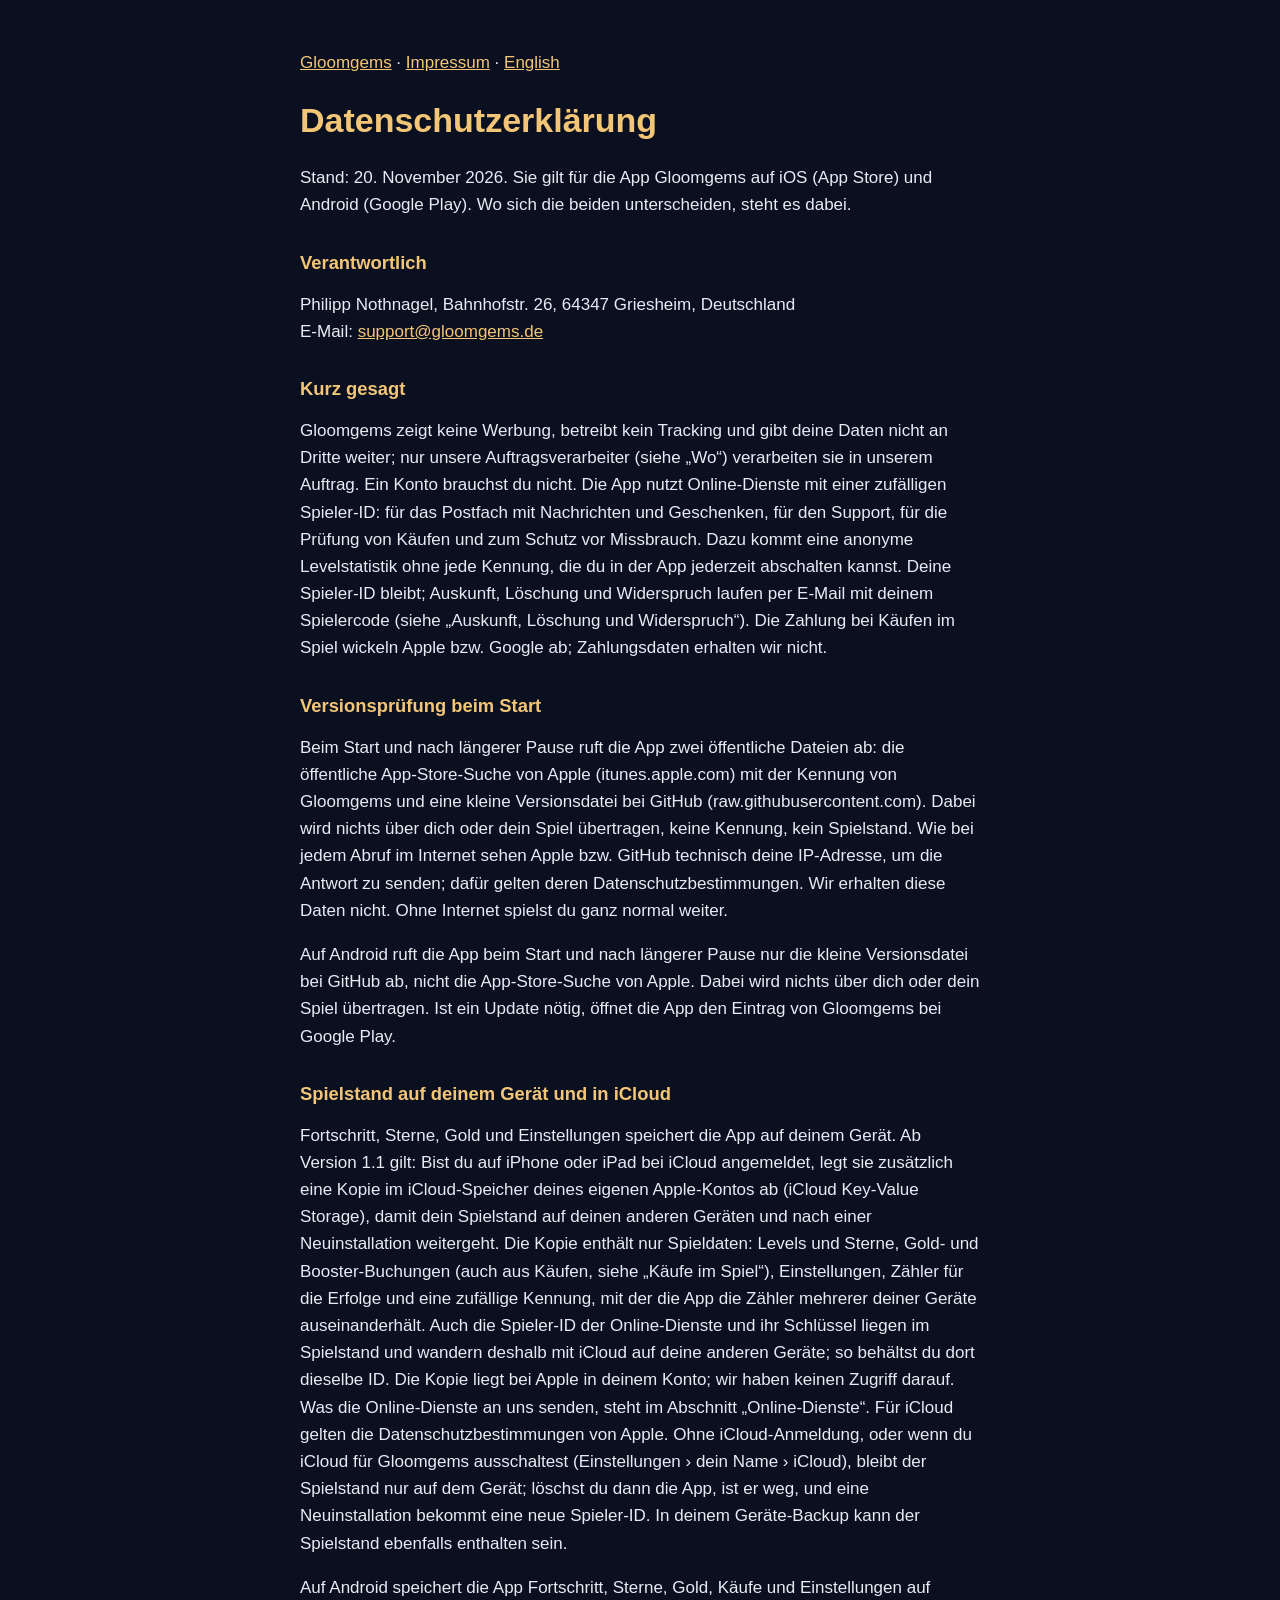
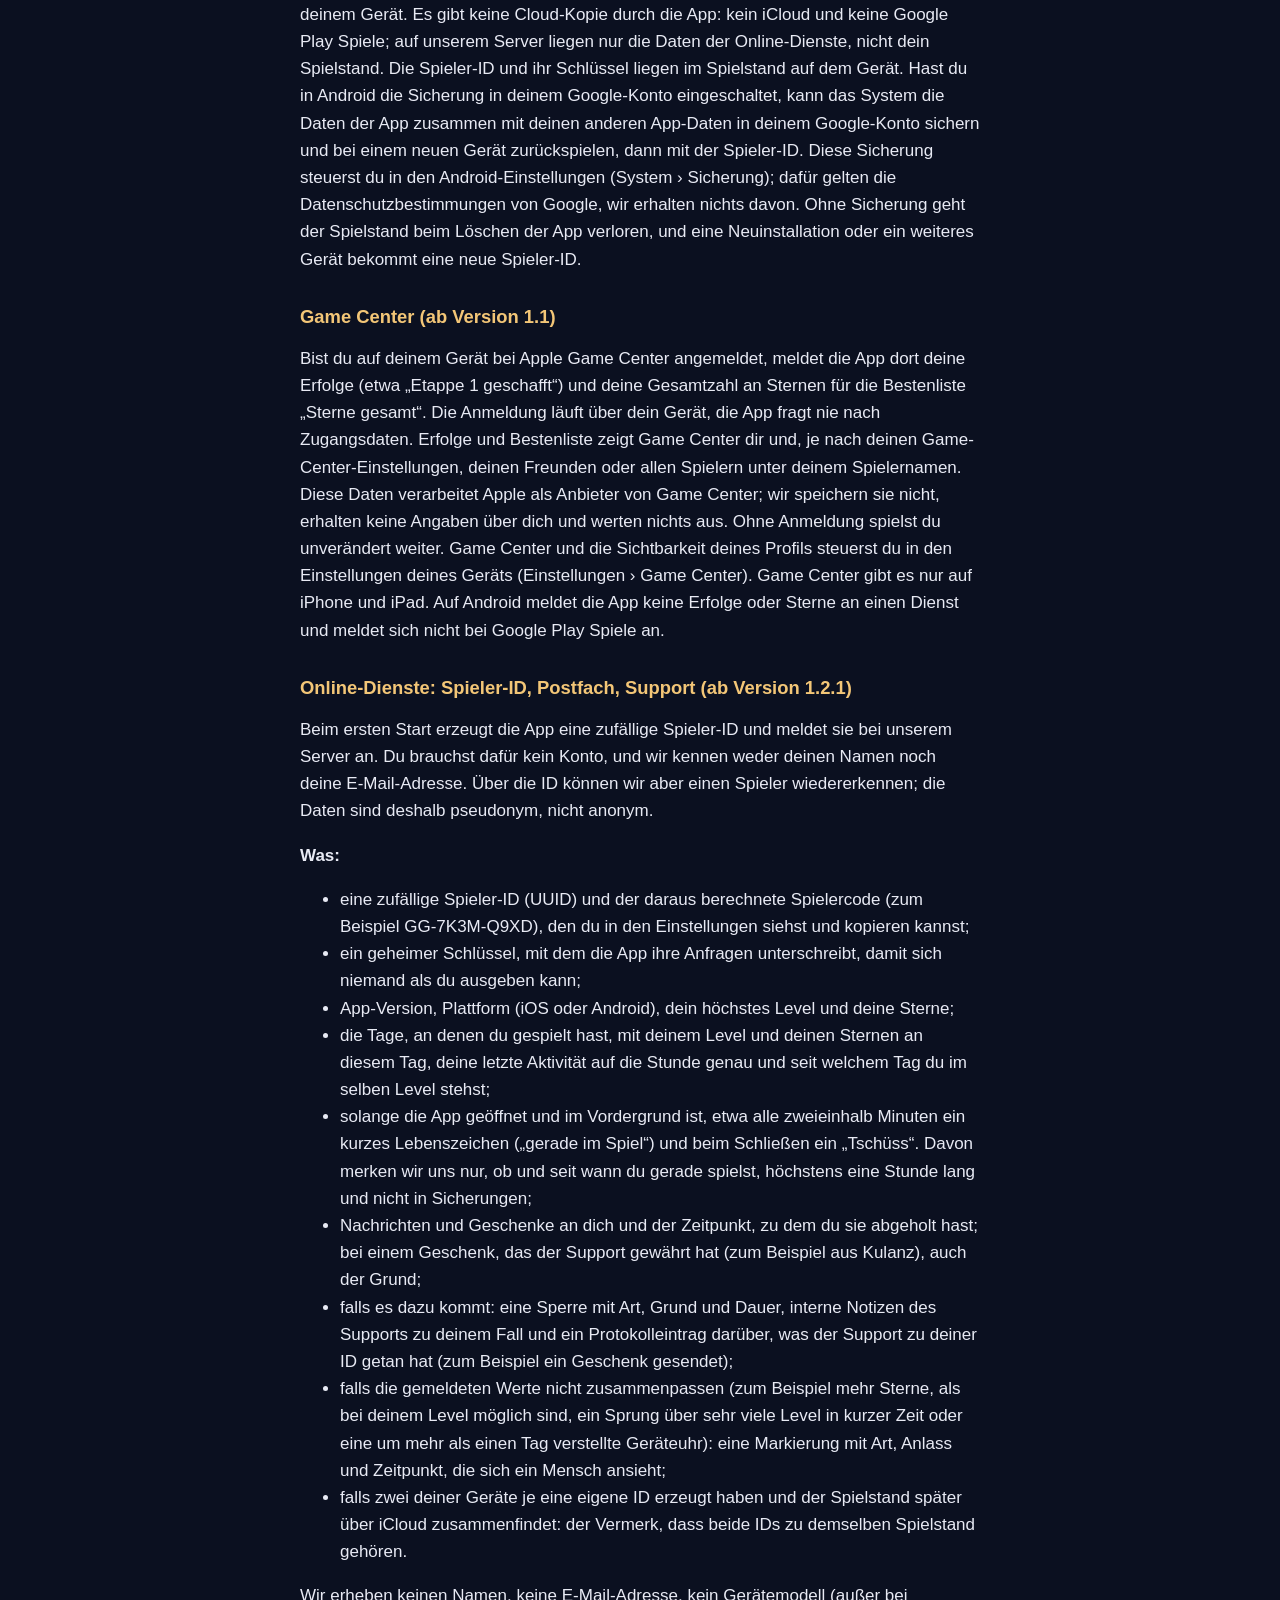
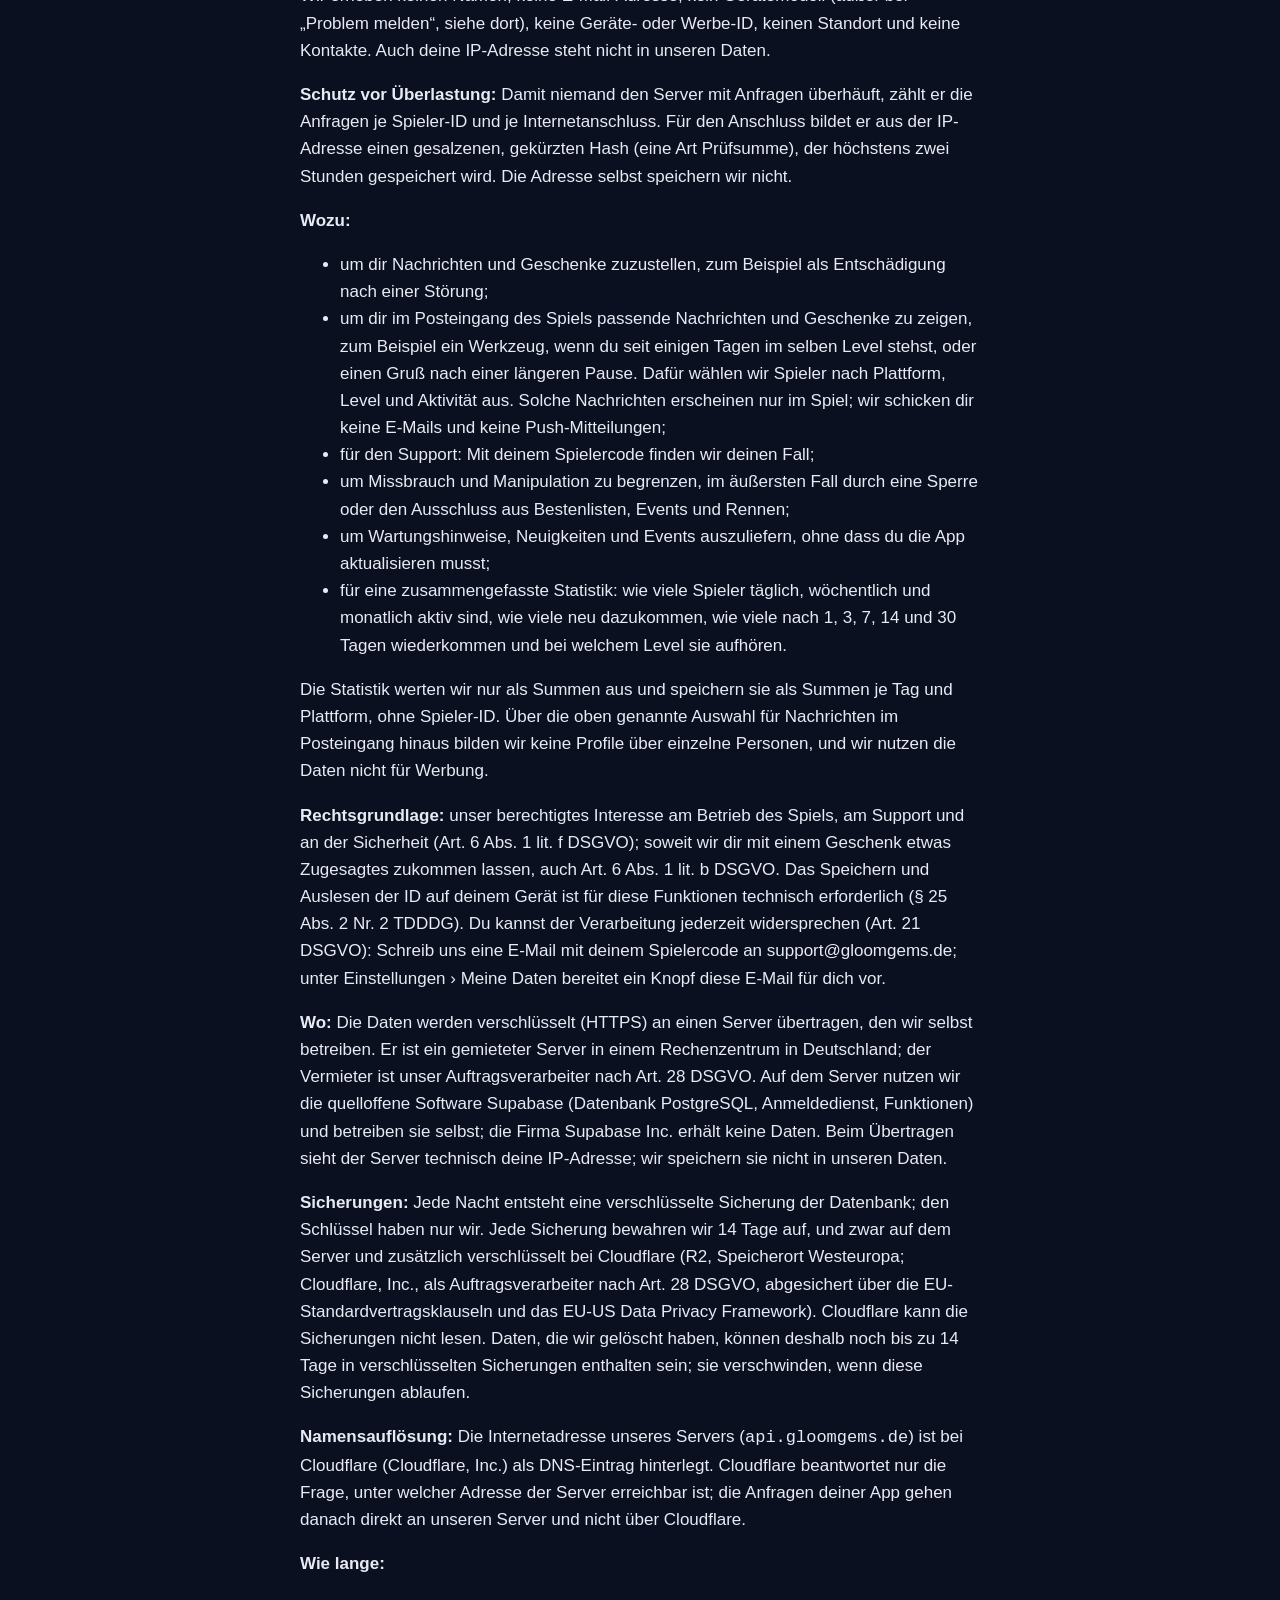
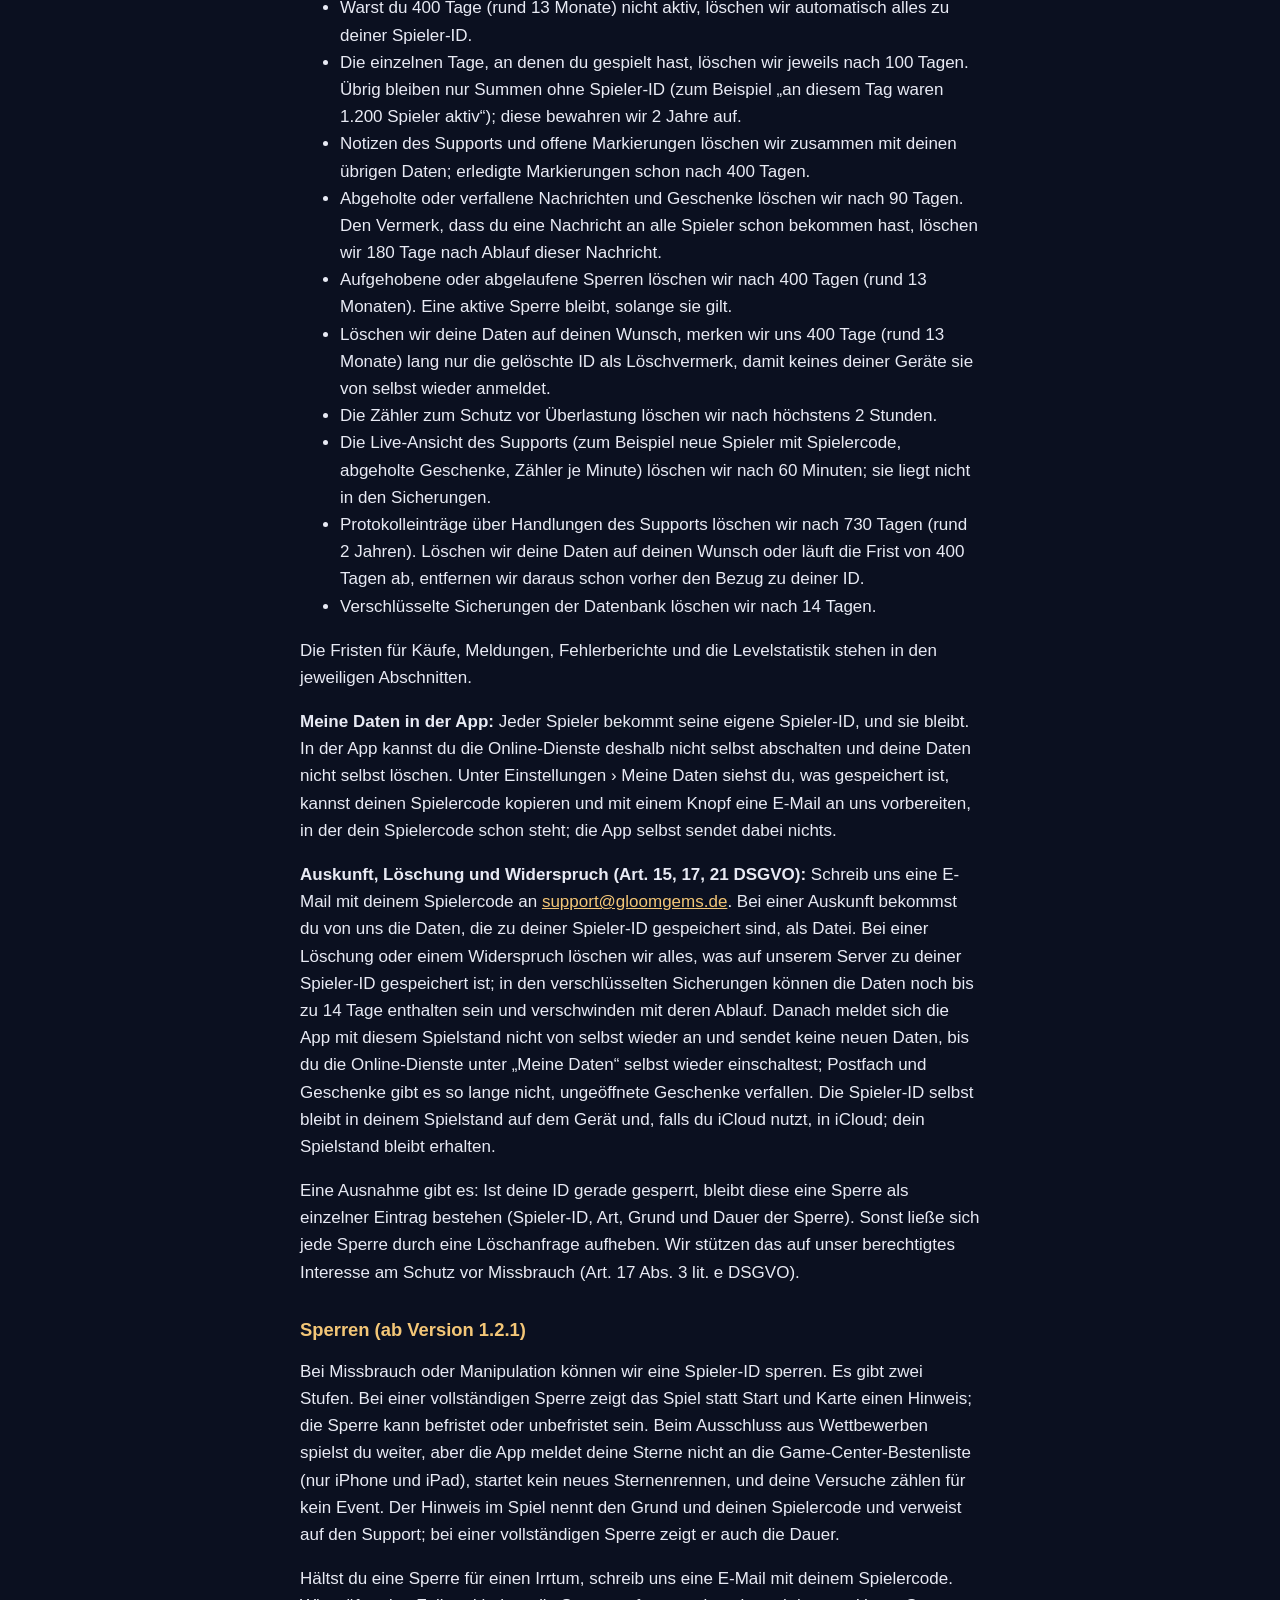
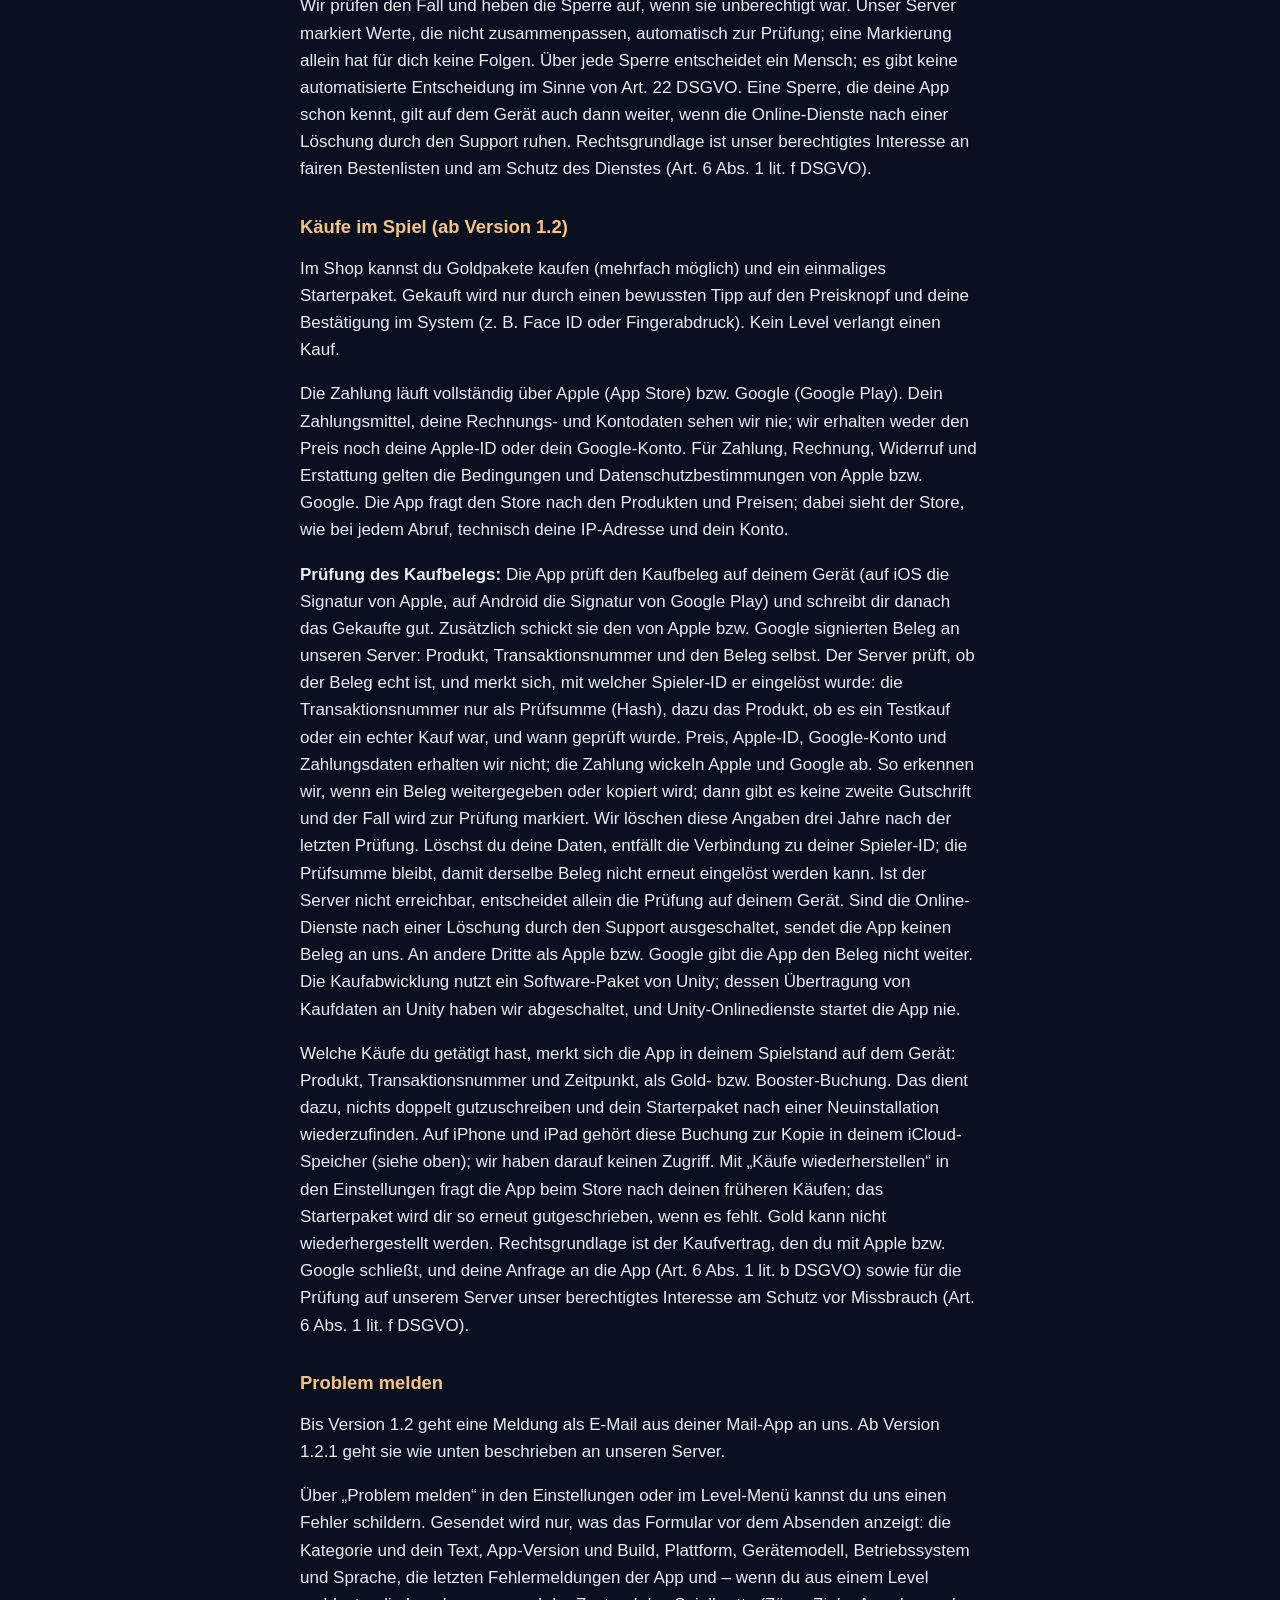
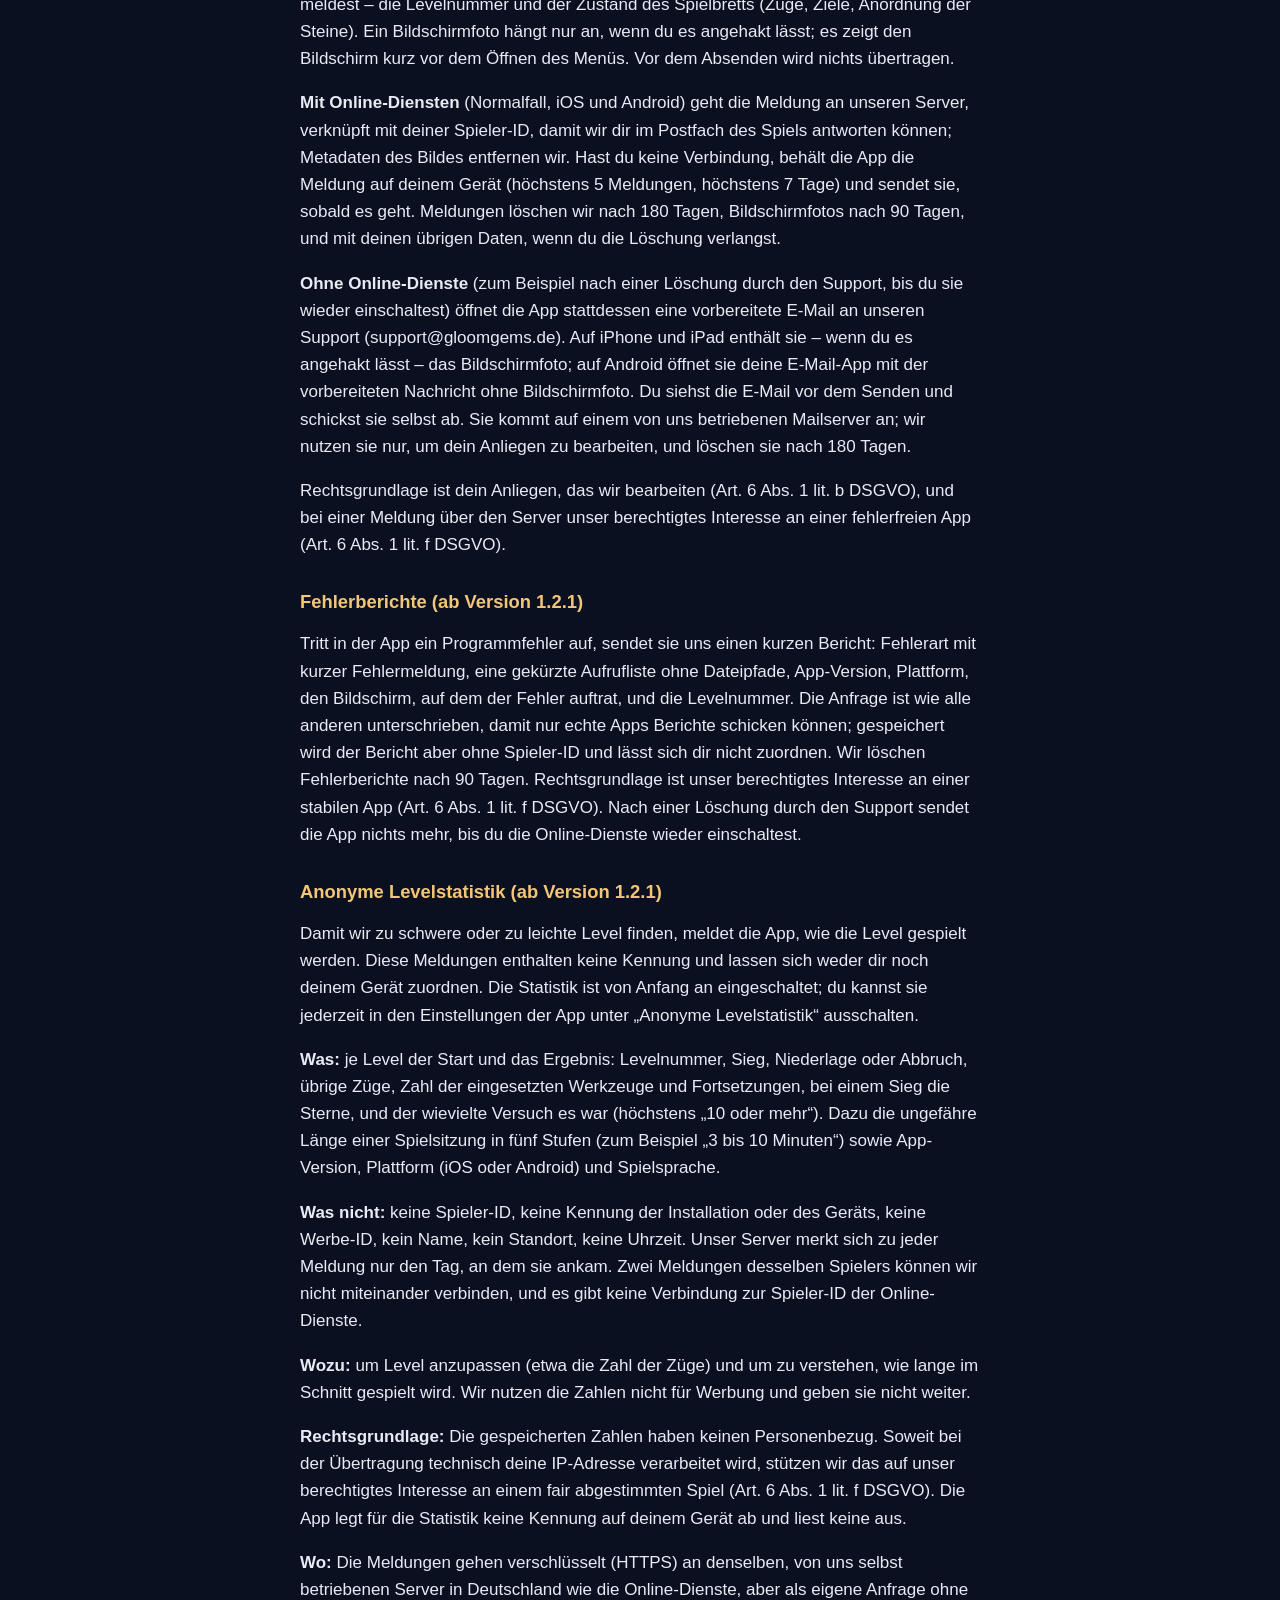
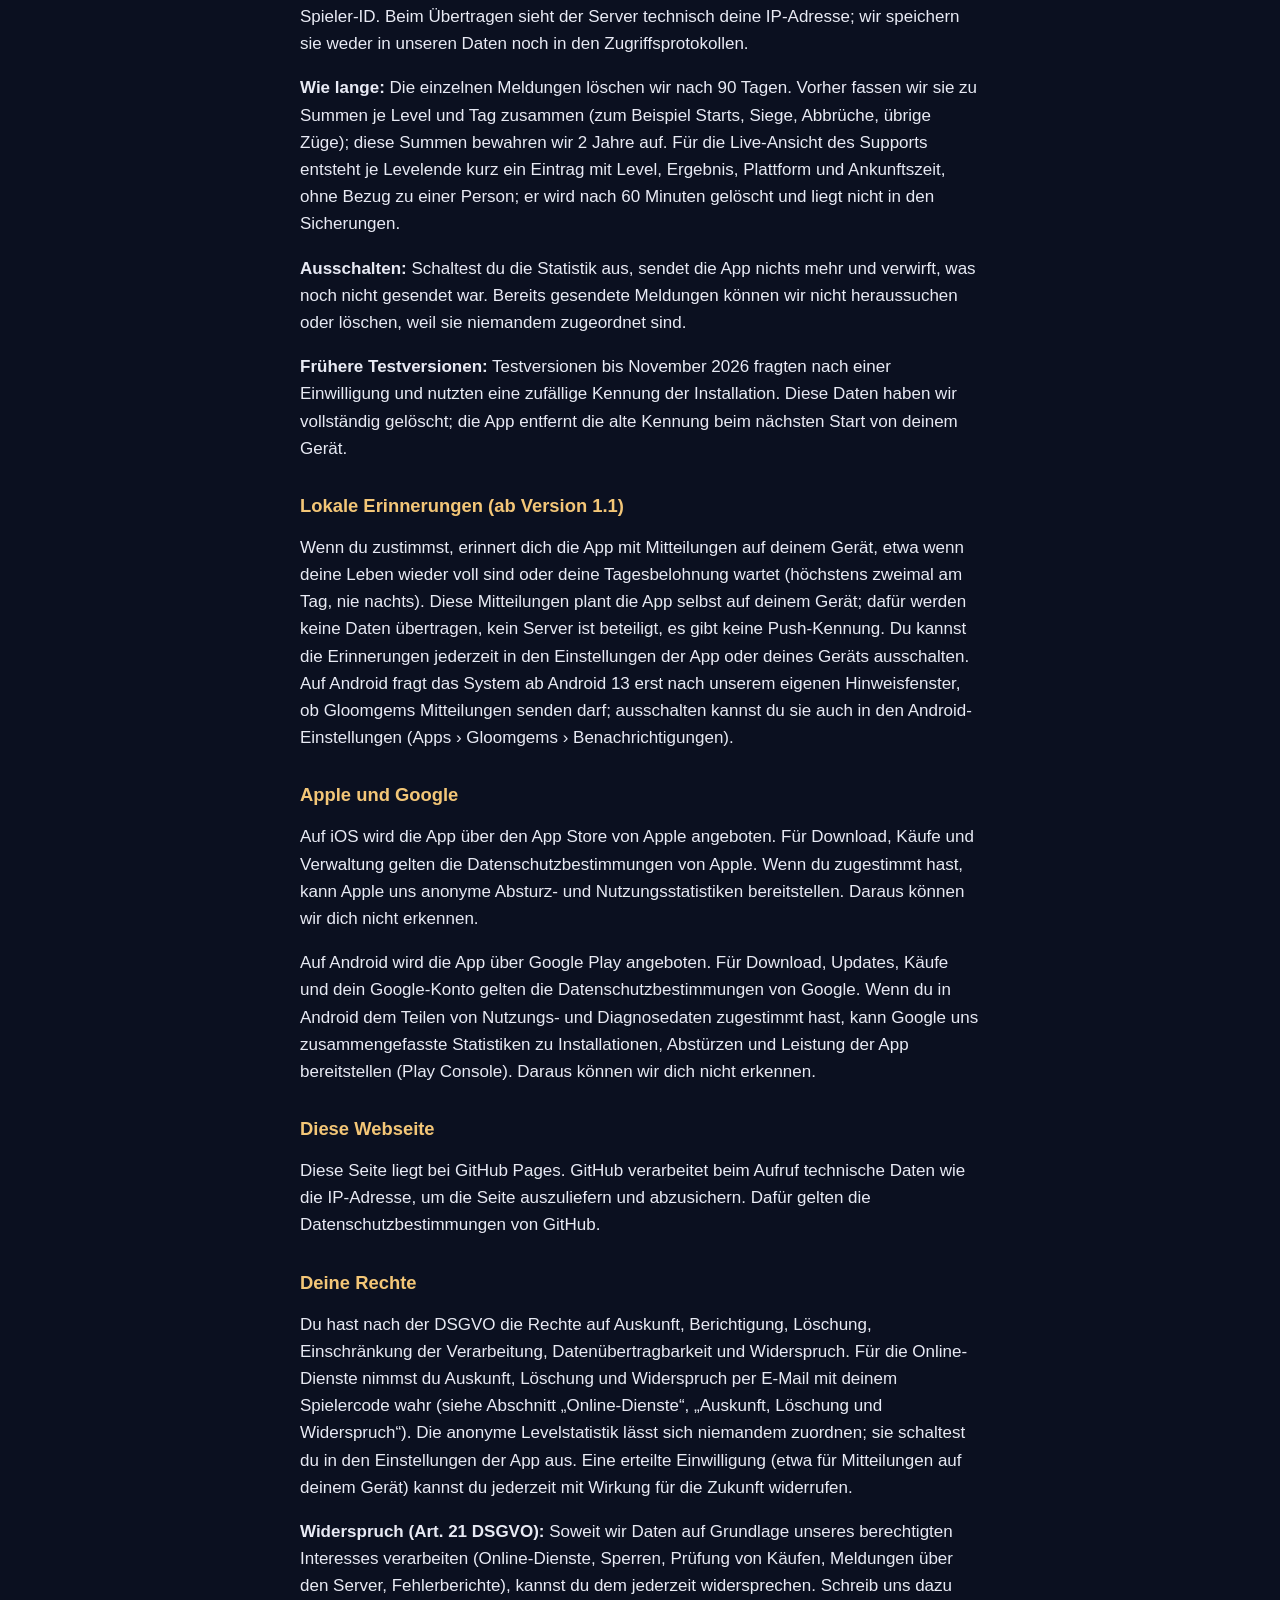
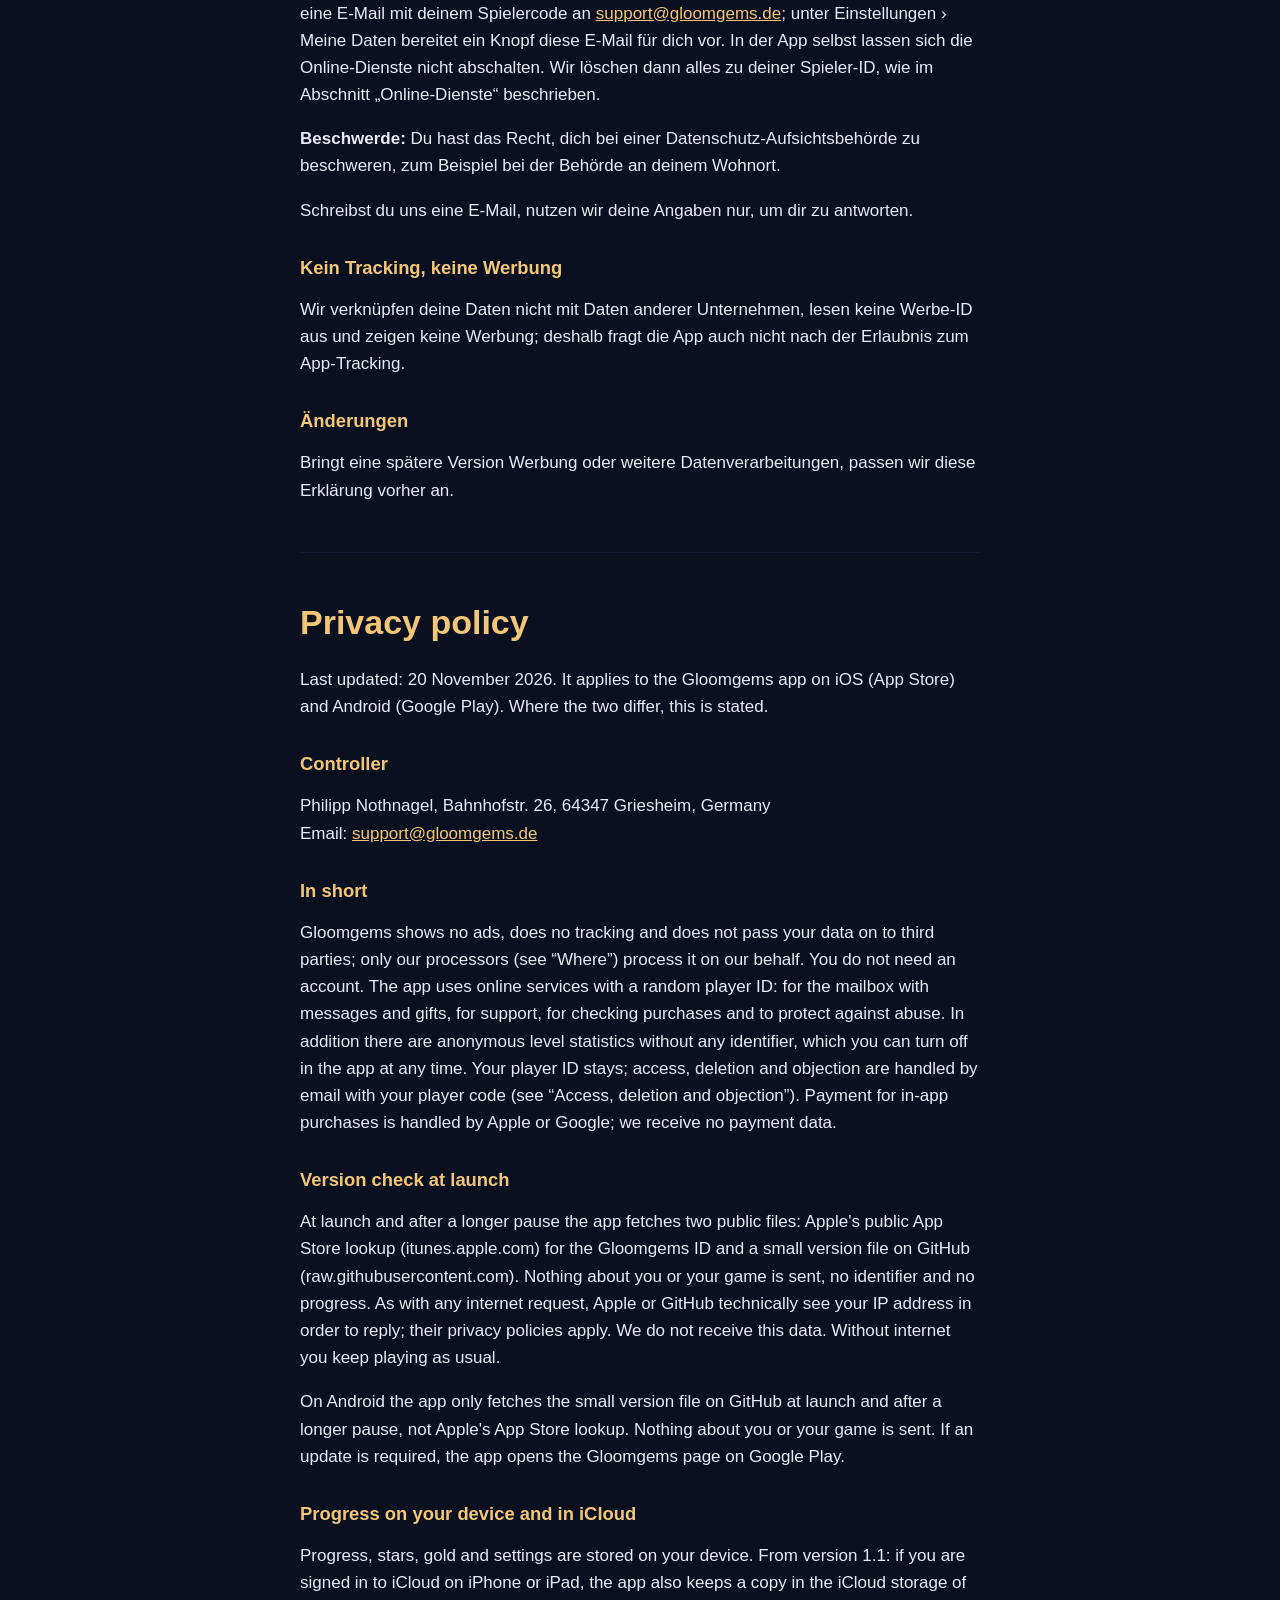
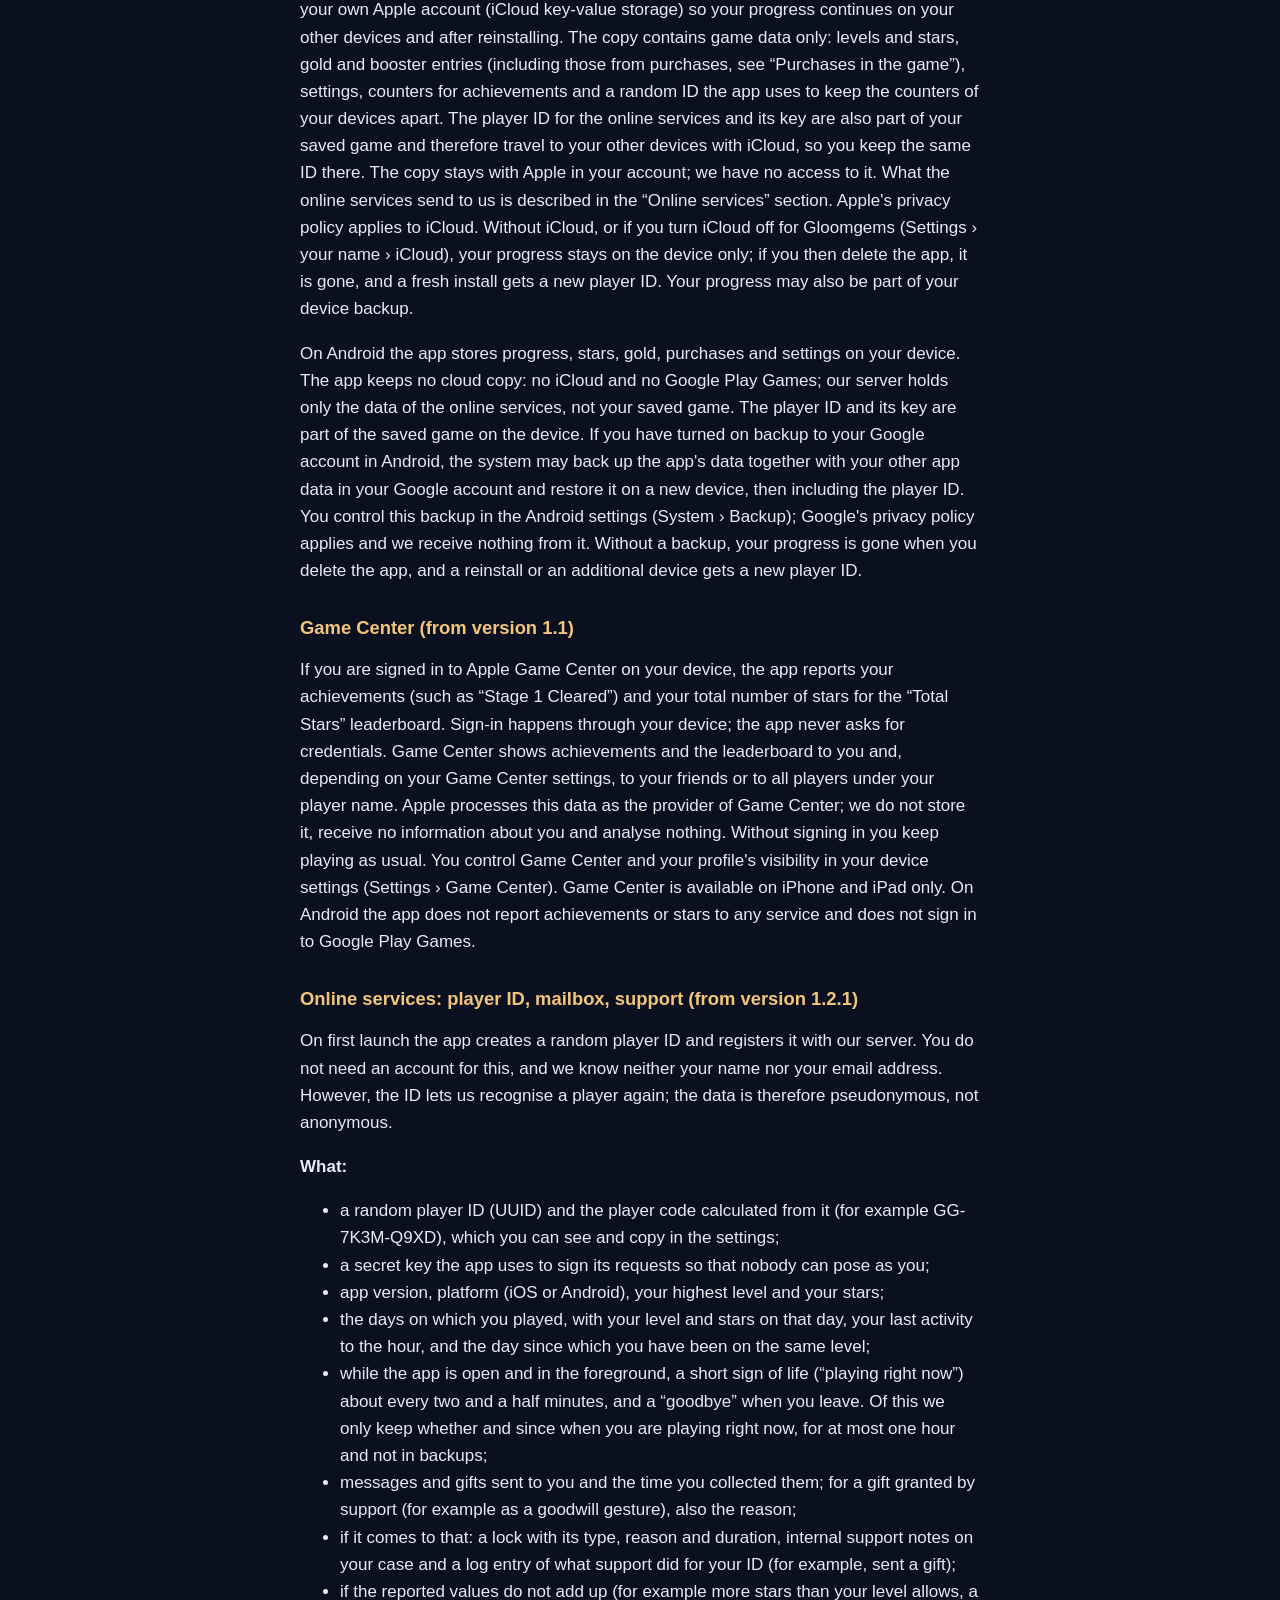
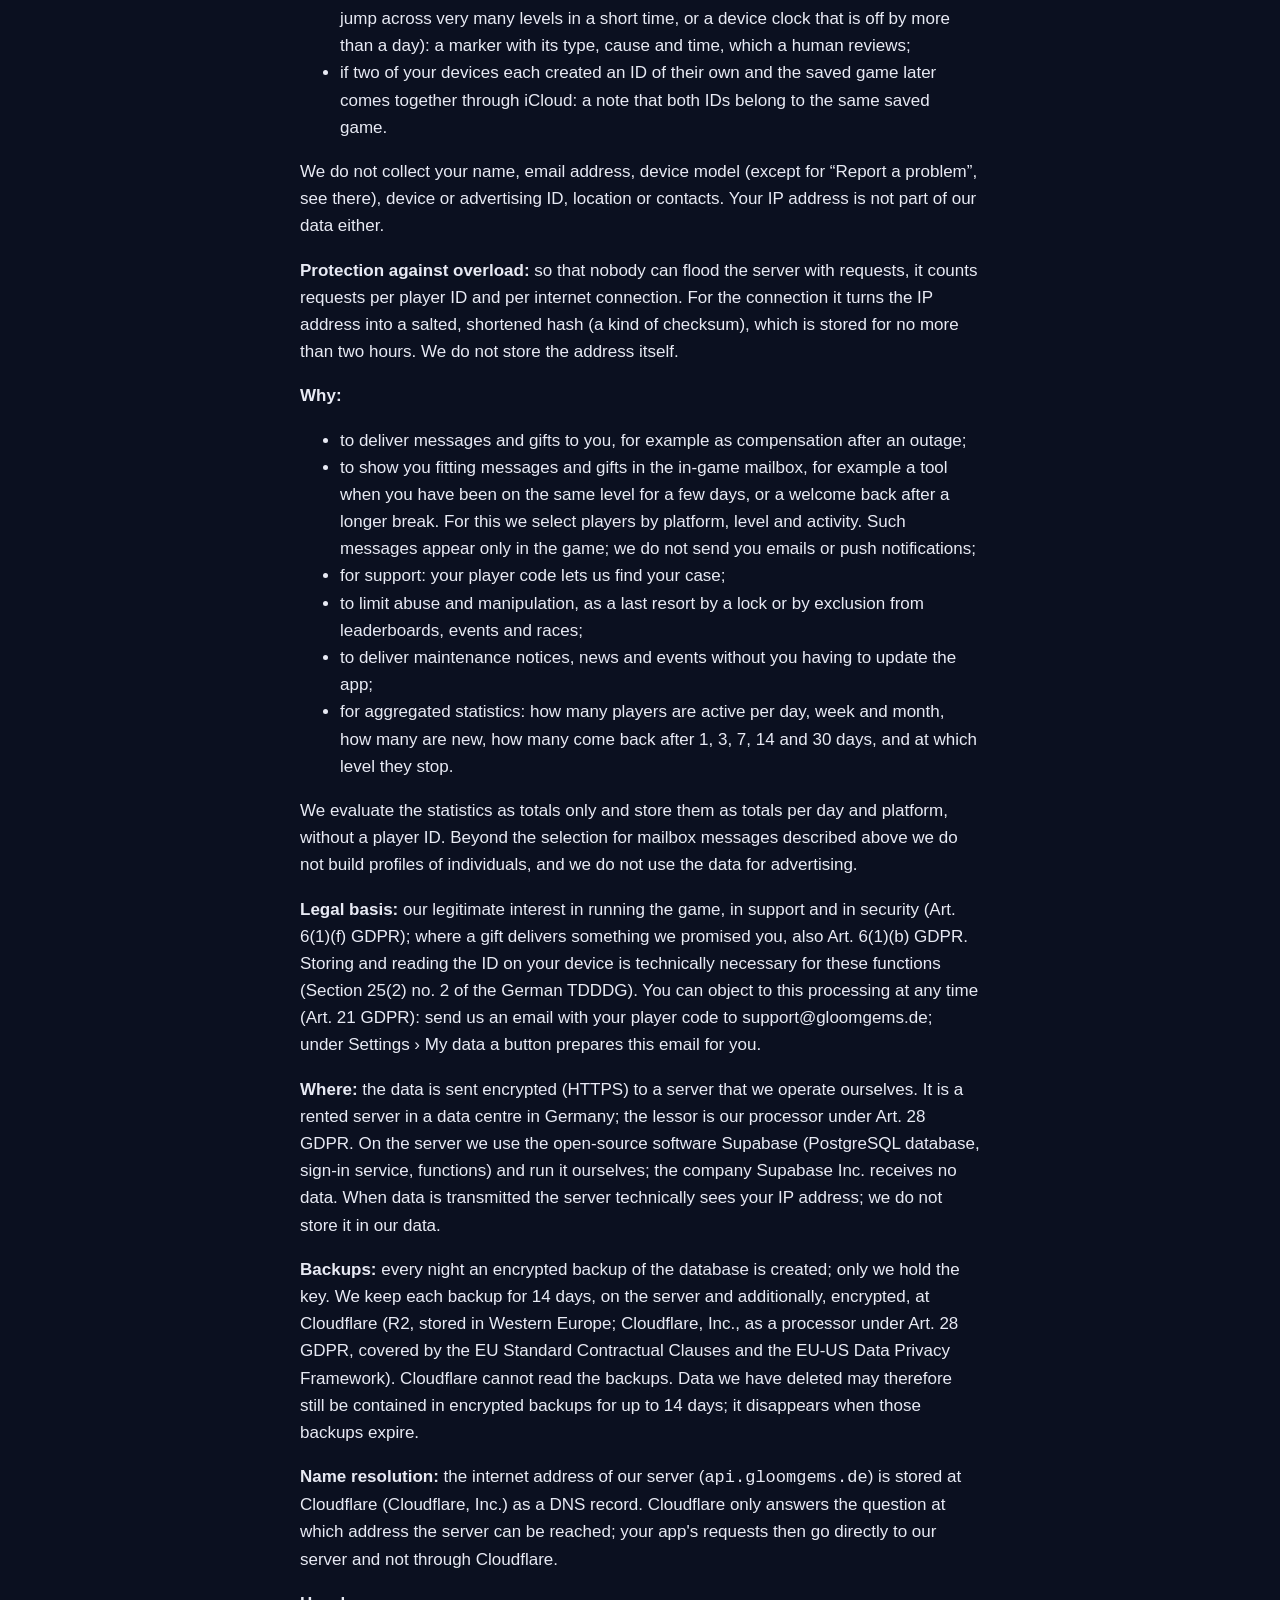
==== commit d3cb4212: "Kontakt überall support@gloomgems.de, Hilfe: vorbereitete Support-Mail und Kosten-FAQ wie üblich (Kä" ====
--- a/datenschutz.html
+++ b/datenschutz.html
@@ -16,7 +16,7 @@
 
 <h2>Verantwortlich</h2>
 <p>Philipp Nothnagel, Bahnhofstr. 26, 64347 Griesheim, Deutschland<br>
-E-Mail: <a href="mailto:philipp.nothnagel@kynetra.de">philipp.nothnagel@kynetra.de</a></p>
+E-Mail: <a href="mailto:support@gloomgems.de">support@gloomgems.de</a></p>
 
 <h2>Kurz gesagt</h2>
 <p>Gloomgems zeigt keine Werbung, betreibt kein Tracking und gibt deine Daten nicht an Dritte weiter; nur unsere Auftragsverarbeiter (siehe „Wo“) verarbeiten sie in unserem Auftrag. Ein Konto brauchst du nicht. Die App nutzt Online-Dienste mit einer zufälligen Spieler-ID: für das Postfach mit Nachrichten und Geschenken, für den Support, für die Prüfung von Käufen und zum Schutz vor Missbrauch. Dazu kommt eine anonyme Levelstatistik ohne jede Kennung, die du in der App jederzeit abschalten kannst. Deine Spieler-ID bleibt; Auskunft, Löschung und Widerspruch laufen per E-Mail mit deinem Spielercode (siehe „Auskunft, Löschung und Widerspruch“). Die Zahlung bei Käufen im Spiel wickeln Apple bzw. Google ab; Zahlungsdaten erhalten wir nicht.</p>
@@ -140,7 +140,7 @@
 
 <h2>Controller</h2>
 <p>Philipp Nothnagel, Bahnhofstr. 26, 64347 Griesheim, Germany<br>
-Email: <a href="mailto:philipp.nothnagel@kynetra.de">philipp.nothnagel@kynetra.de</a></p>
+Email: <a href="mailto:support@gloomgems.de">support@gloomgems.de</a></p>
 
 <h2>In short</h2>
 <p>Gloomgems shows no ads, does no tracking and does not pass your data on to third parties; only our processors (see “Where”) process it on our behalf. You do not need an account. The app uses online services with a random player ID: for the mailbox with messages and gifts, for support, for checking purchases and to protect against abuse. In addition there are anonymous level statistics without any identifier, which you can turn off in the app at any time. Your player ID stays; access, deletion and objection are handled by email with your player code (see “Access, deletion and objection”). Payment for in-app purchases is handled by Apple or Google; we receive no payment data.</p>
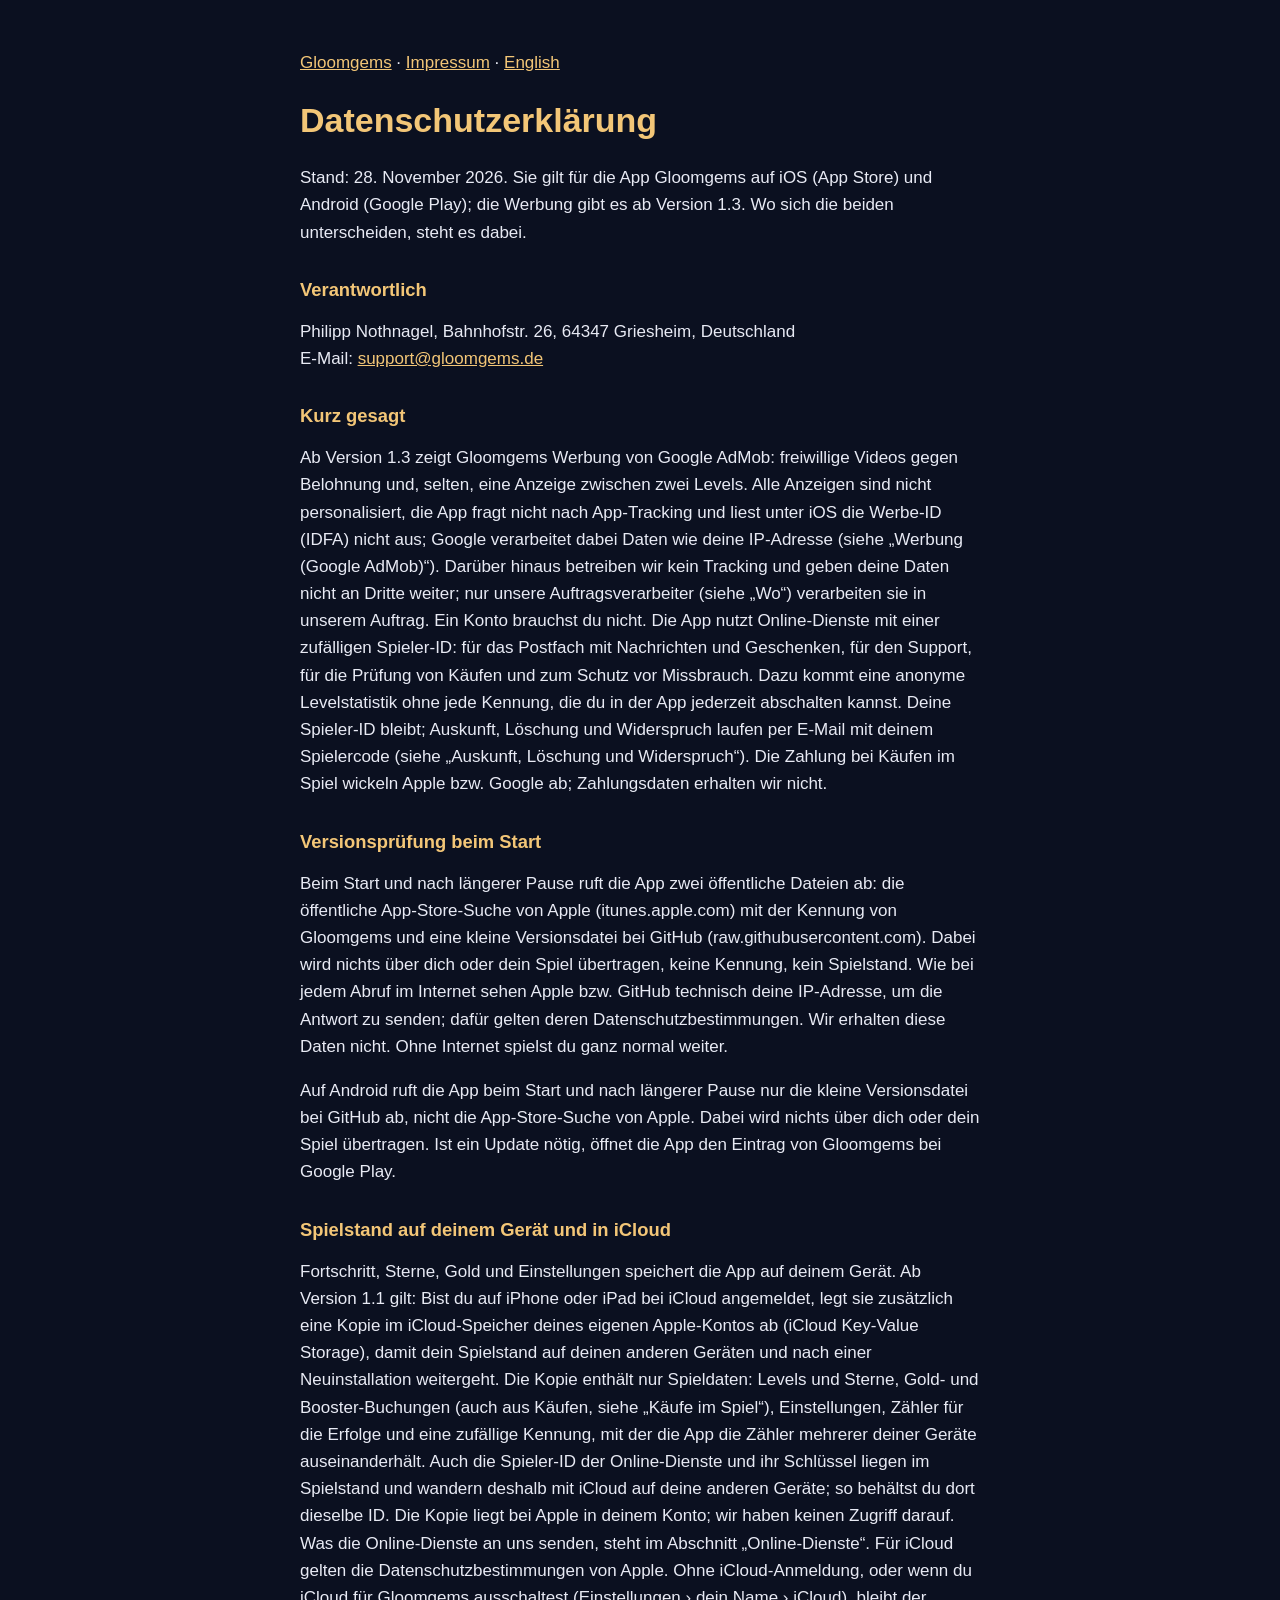
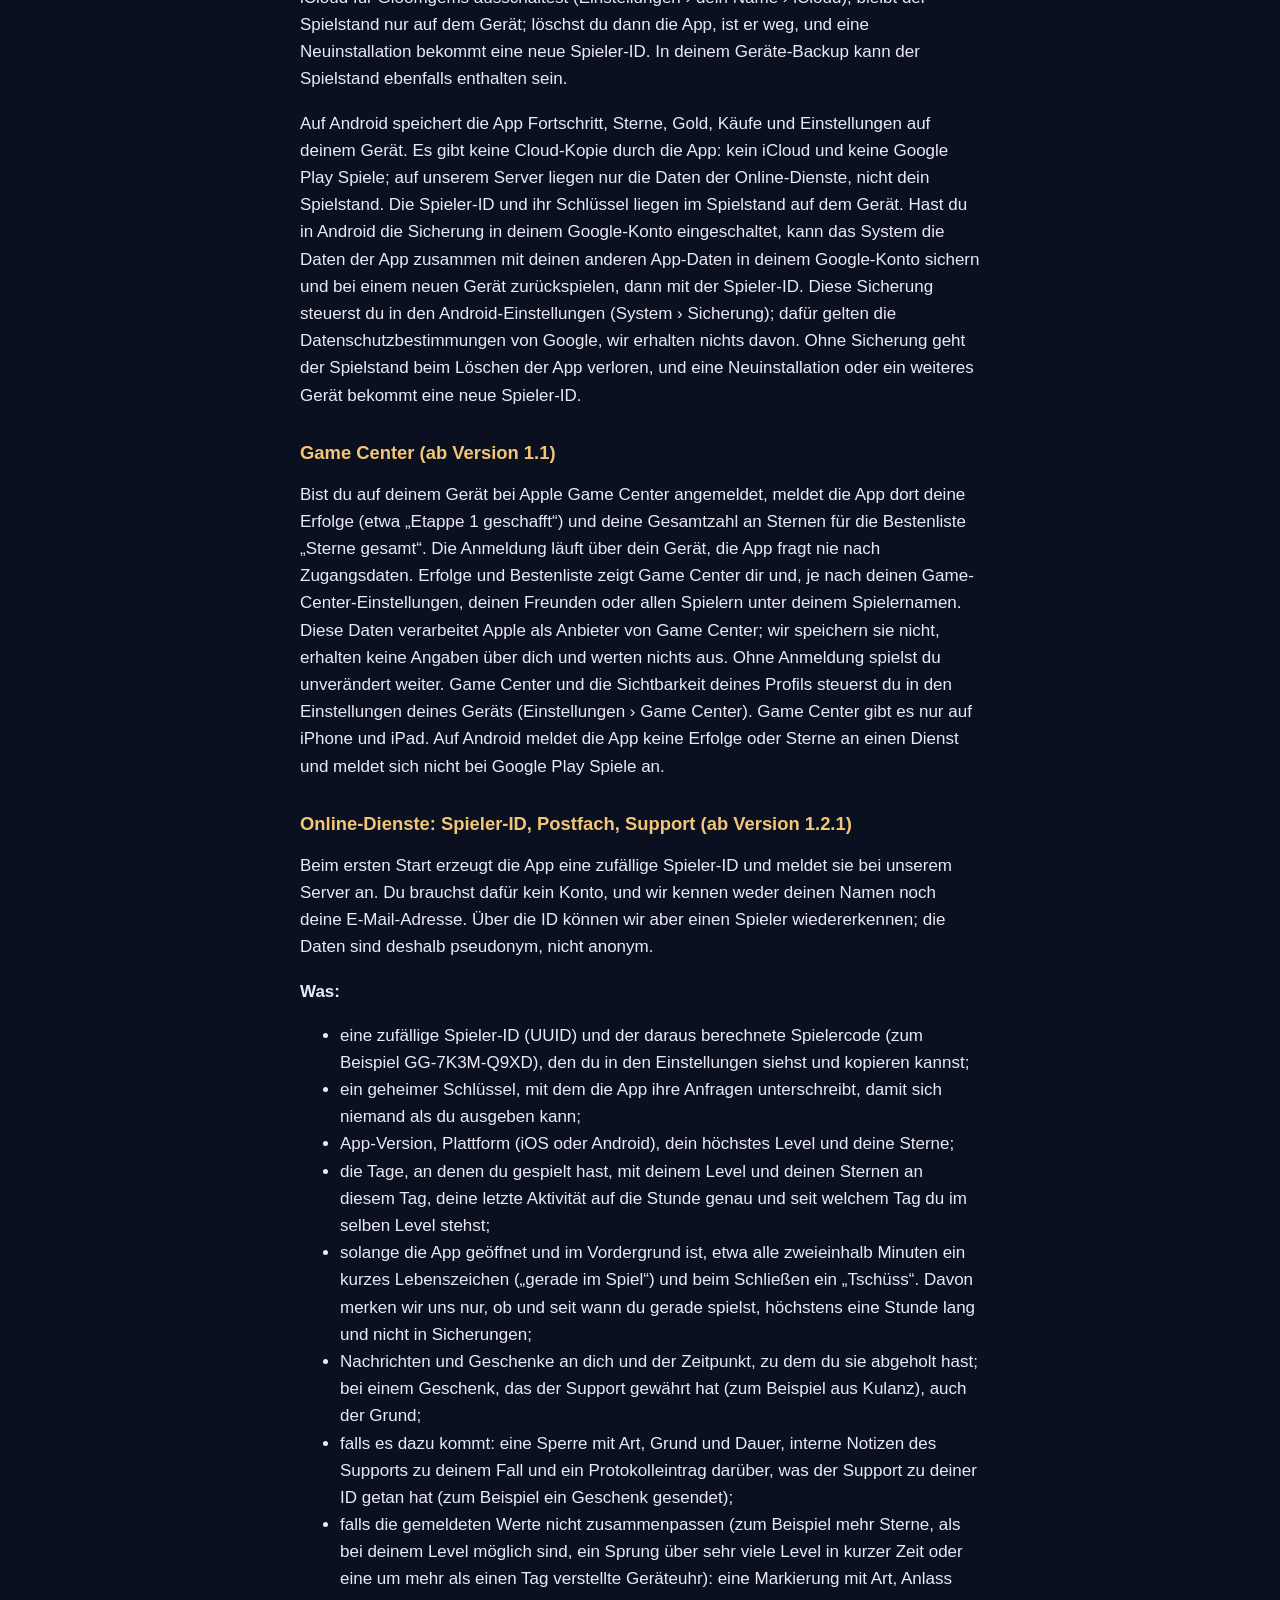
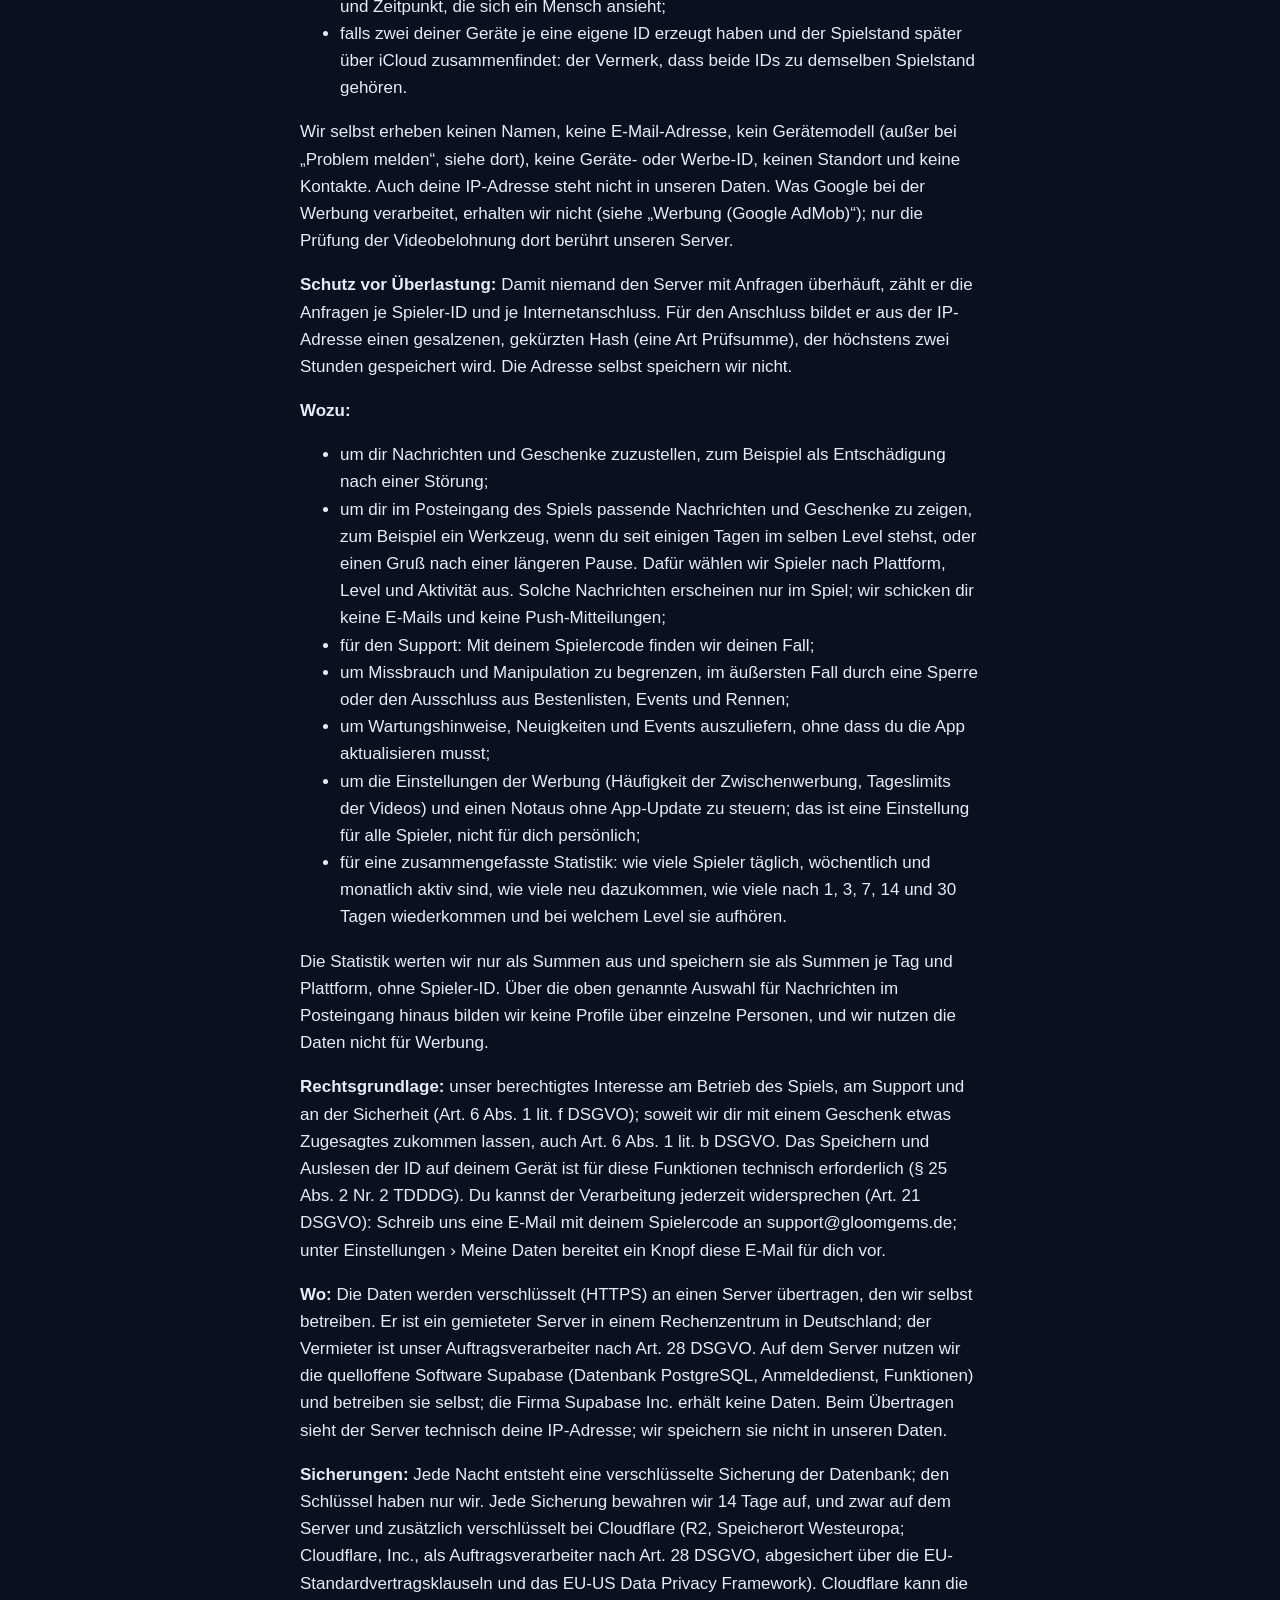
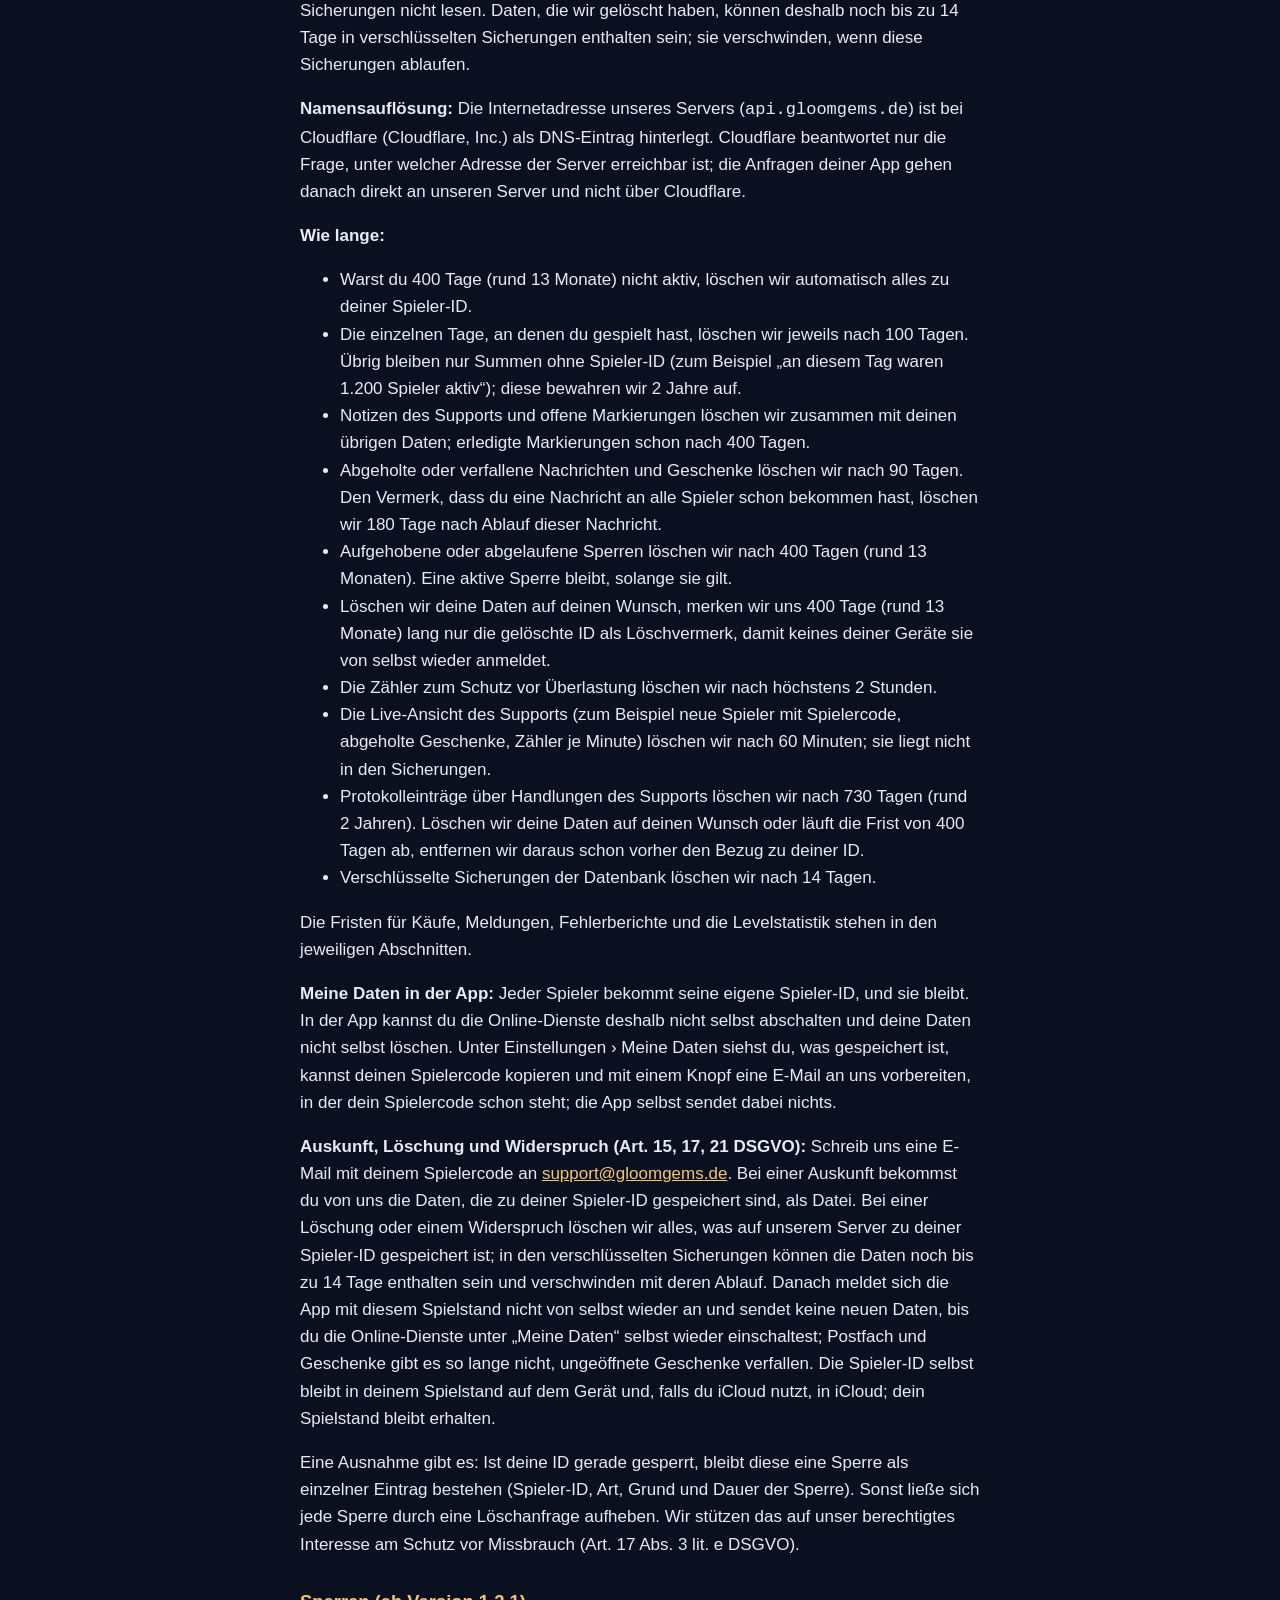
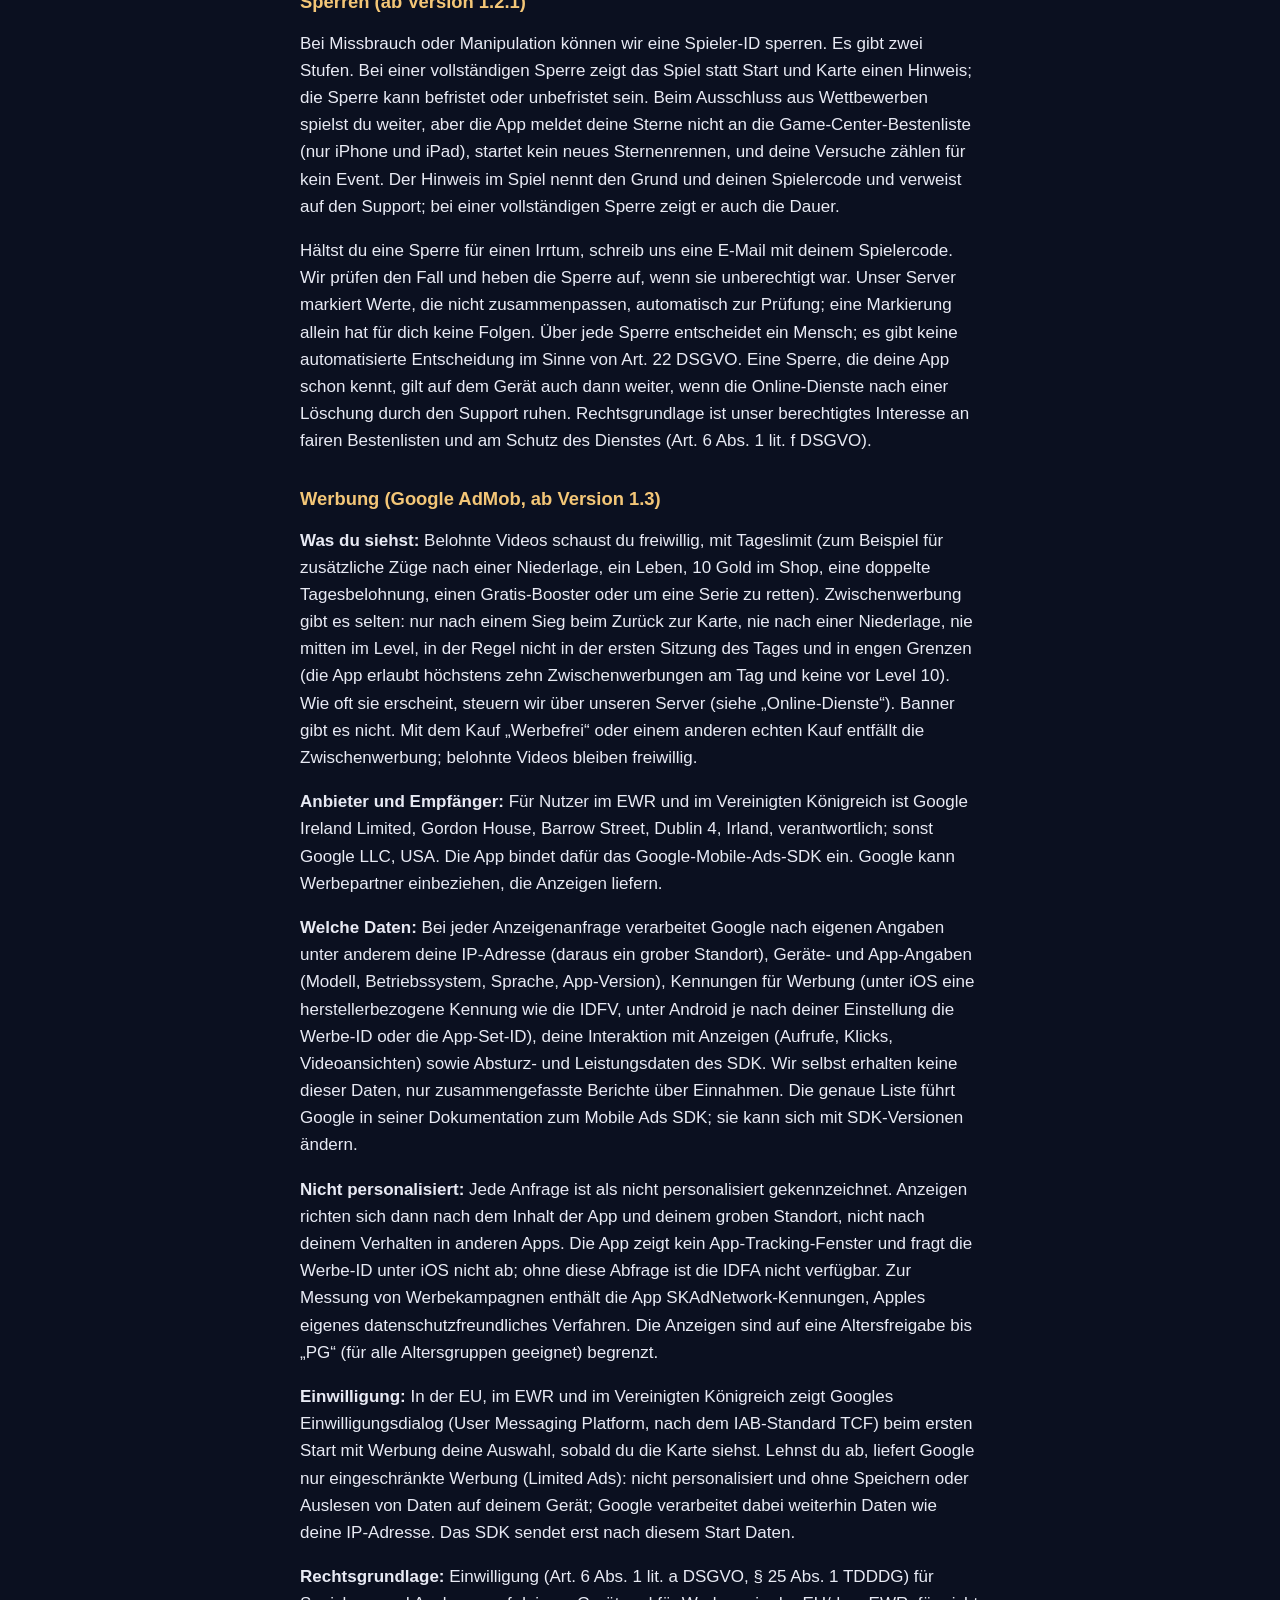
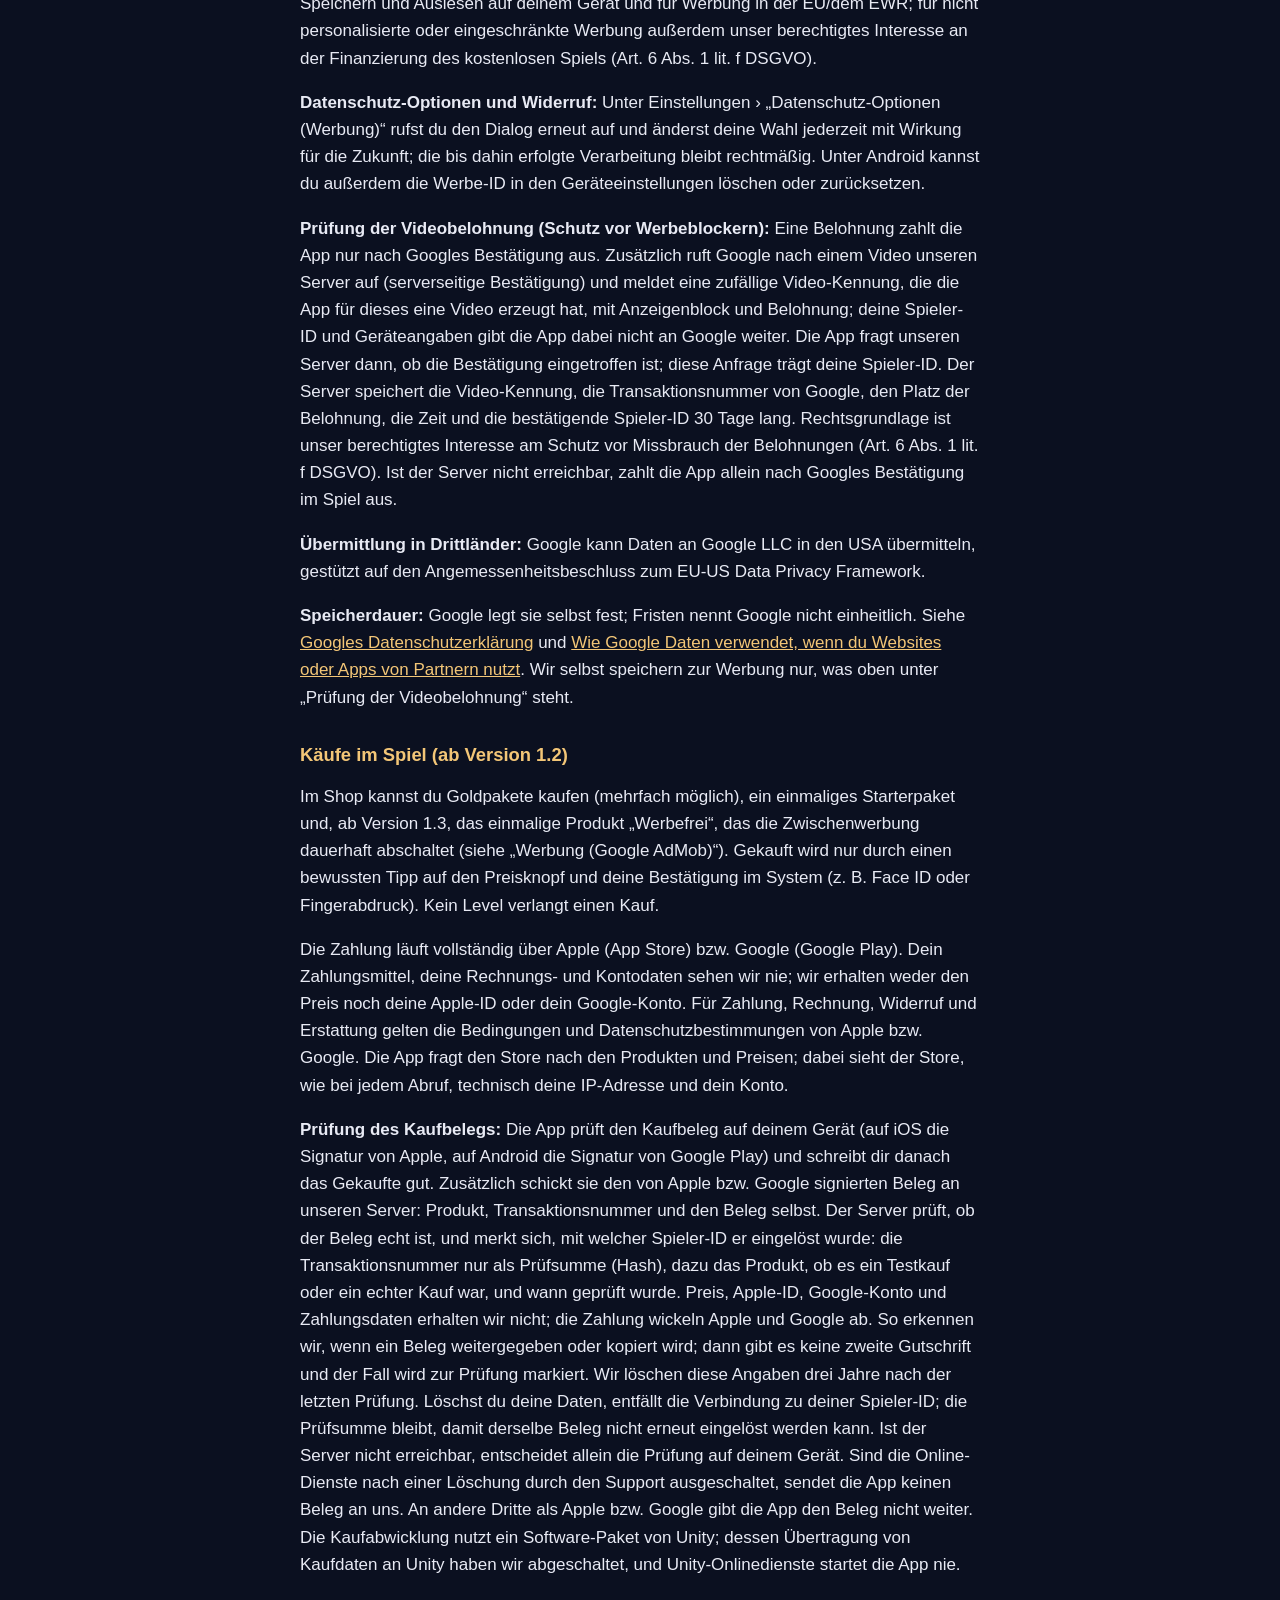
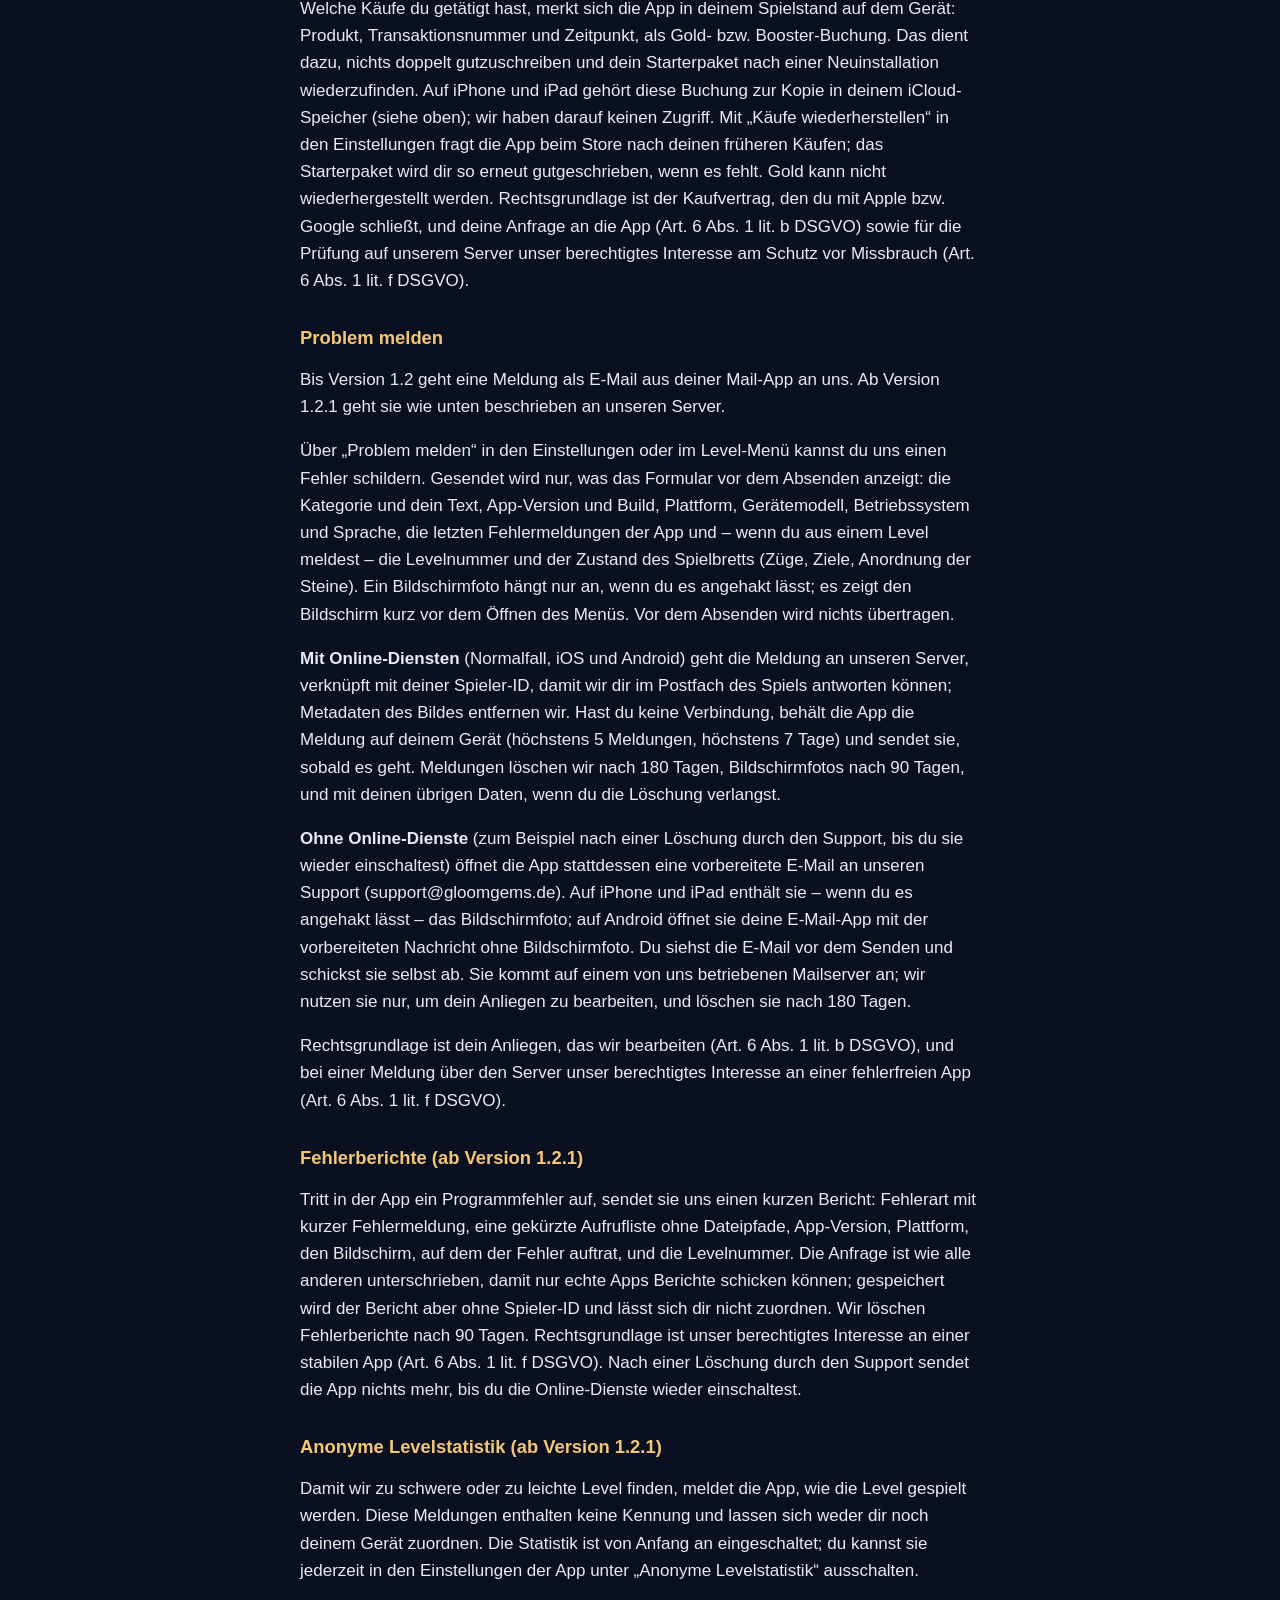
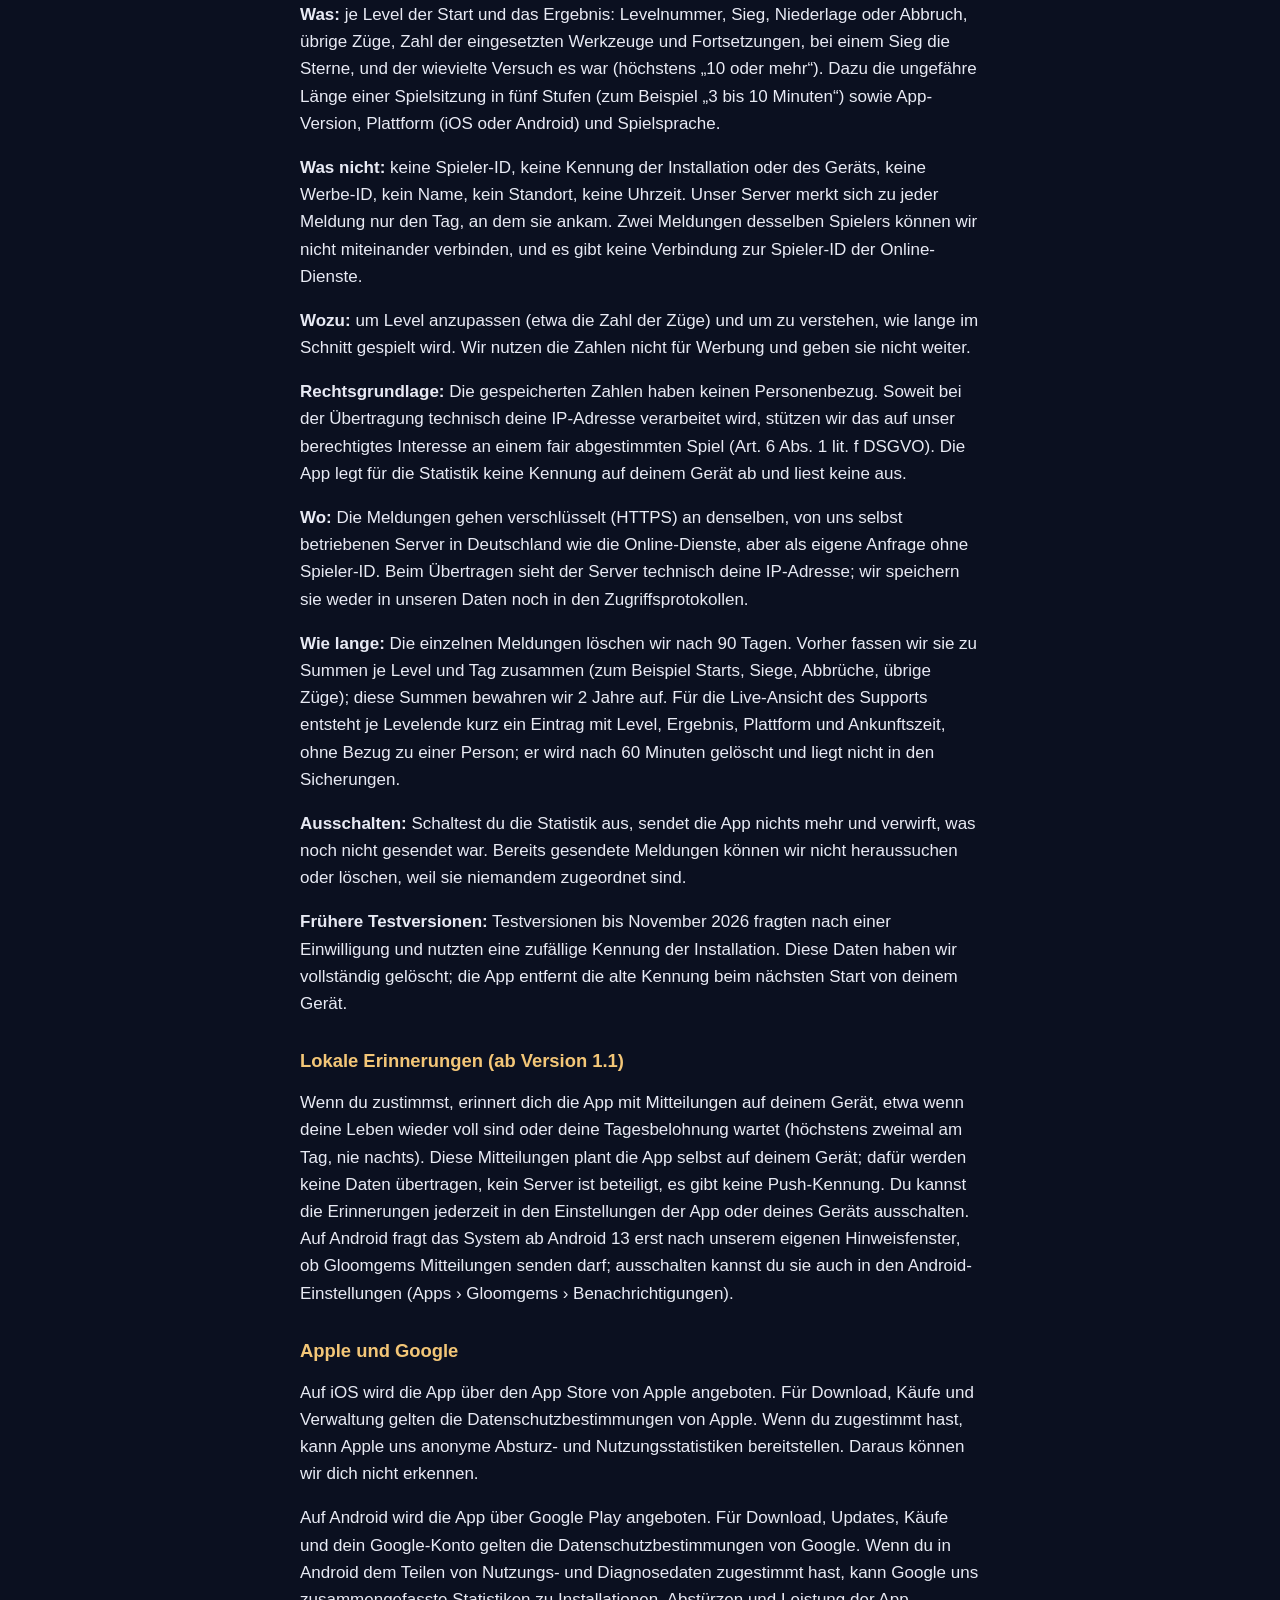
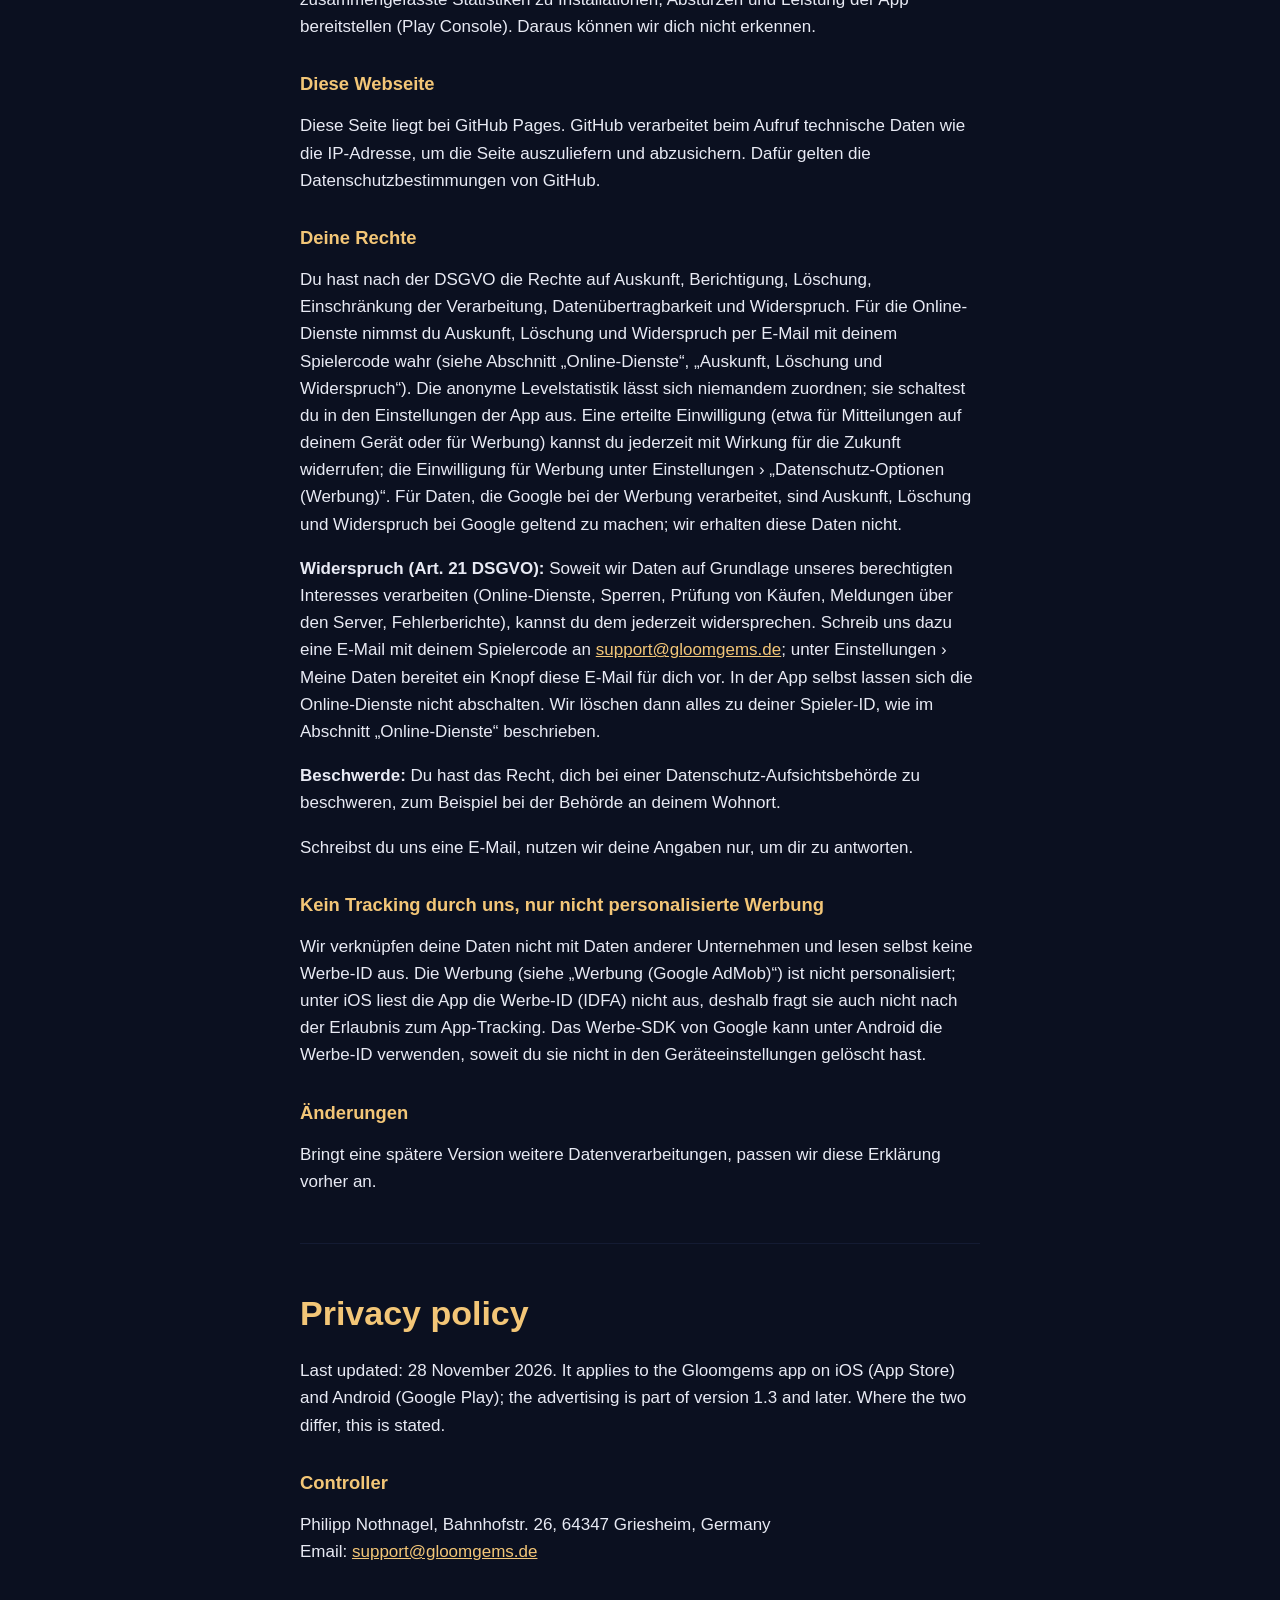
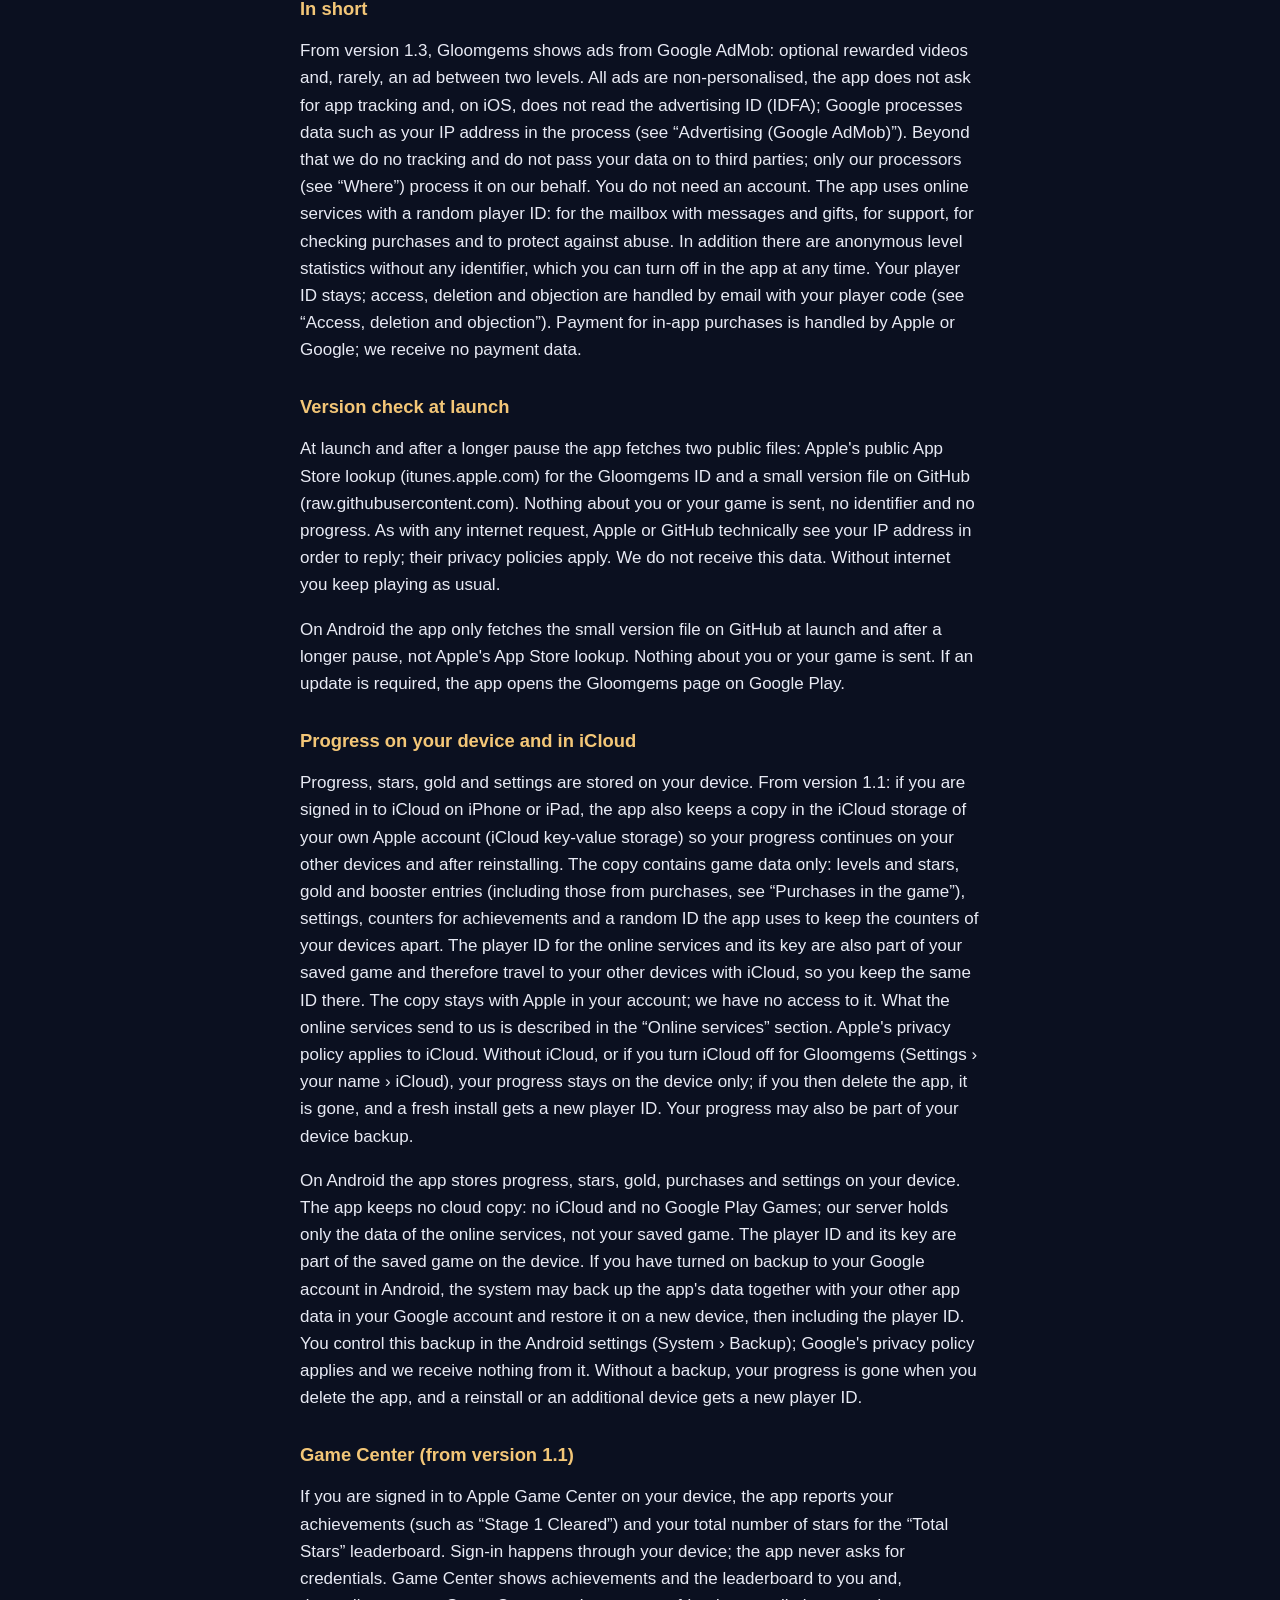
==== commit 6c8661aa: "Datenschutz: Werbung (Google AdMob) ab Version 1.3, nicht personalisiert, UMP-Einwilligung, Prüfung " ====
--- a/datenschutz.html
+++ b/datenschutz.html
@@ -12,14 +12,14 @@
 <p><a href="index.html">Gloomgems</a> · <a href="impressum.html">Impressum</a> · <a href="#en">English</a></p>
 
 <h1>Datenschutzerklärung</h1>
-<p>Stand: 20. November 2026. Sie gilt für die App Gloomgems auf iOS (App Store) und Android (Google Play). Wo sich die beiden unterscheiden, steht es dabei.</p>
+<p>Stand: 28. November 2026. Sie gilt für die App Gloomgems auf iOS (App Store) und Android (Google Play); die Werbung gibt es ab Version 1.3. Wo sich die beiden unterscheiden, steht es dabei.</p>
 
 <h2>Verantwortlich</h2>
 <p>Philipp Nothnagel, Bahnhofstr. 26, 64347 Griesheim, Deutschland<br>
 E-Mail: <a href="mailto:support@gloomgems.de">support@gloomgems.de</a></p>
 
 <h2>Kurz gesagt</h2>
-<p>Gloomgems zeigt keine Werbung, betreibt kein Tracking und gibt deine Daten nicht an Dritte weiter; nur unsere Auftragsverarbeiter (siehe „Wo“) verarbeiten sie in unserem Auftrag. Ein Konto brauchst du nicht. Die App nutzt Online-Dienste mit einer zufälligen Spieler-ID: für das Postfach mit Nachrichten und Geschenken, für den Support, für die Prüfung von Käufen und zum Schutz vor Missbrauch. Dazu kommt eine anonyme Levelstatistik ohne jede Kennung, die du in der App jederzeit abschalten kannst. Deine Spieler-ID bleibt; Auskunft, Löschung und Widerspruch laufen per E-Mail mit deinem Spielercode (siehe „Auskunft, Löschung und Widerspruch“). Die Zahlung bei Käufen im Spiel wickeln Apple bzw. Google ab; Zahlungsdaten erhalten wir nicht.</p>
+<p>Ab Version 1.3 zeigt Gloomgems Werbung von Google AdMob: freiwillige Videos gegen Belohnung und, selten, eine Anzeige zwischen zwei Levels. Alle Anzeigen sind nicht personalisiert, die App fragt nicht nach App-Tracking und liest unter iOS die Werbe-ID (IDFA) nicht aus; Google verarbeitet dabei Daten wie deine IP-Adresse (siehe „Werbung (Google AdMob)“). Darüber hinaus betreiben wir kein Tracking und geben deine Daten nicht an Dritte weiter; nur unsere Auftragsverarbeiter (siehe „Wo“) verarbeiten sie in unserem Auftrag. Ein Konto brauchst du nicht. Die App nutzt Online-Dienste mit einer zufälligen Spieler-ID: für das Postfach mit Nachrichten und Geschenken, für den Support, für die Prüfung von Käufen und zum Schutz vor Missbrauch. Dazu kommt eine anonyme Levelstatistik ohne jede Kennung, die du in der App jederzeit abschalten kannst. Deine Spieler-ID bleibt; Auskunft, Löschung und Widerspruch laufen per E-Mail mit deinem Spielercode (siehe „Auskunft, Löschung und Widerspruch“). Die Zahlung bei Käufen im Spiel wickeln Apple bzw. Google ab; Zahlungsdaten erhalten wir nicht.</p>
 
 <h2>Versionsprüfung beim Start</h2>
 <p>Beim Start und nach längerer Pause ruft die App zwei öffentliche Dateien ab: die öffentliche App-Store-Suche von Apple (itunes.apple.com) mit der Kennung von Gloomgems und eine kleine Versionsdatei bei GitHub (raw.githubusercontent.com). Dabei wird nichts über dich oder dein Spiel übertragen, keine Kennung, kein Spielstand. Wie bei jedem Abruf im Internet sehen Apple bzw. GitHub technisch deine IP-Adresse, um die Antwort zu senden; dafür gelten deren Datenschutzbestimmungen. Wir erhalten diese Daten nicht. Ohne Internet spielst du ganz normal weiter.</p>
@@ -46,7 +46,7 @@
 <li>falls die gemeldeten Werte nicht zusammenpassen (zum Beispiel mehr Sterne, als bei deinem Level möglich sind, ein Sprung über sehr viele Level in kurzer Zeit oder eine um mehr als einen Tag verstellte Geräteuhr): eine Markierung mit Art, Anlass und Zeitpunkt, die sich ein Mensch ansieht;</li>
 <li>falls zwei deiner Geräte je eine eigene ID erzeugt haben und der Spielstand später über iCloud zusammenfindet: der Vermerk, dass beide IDs zu demselben Spielstand gehören.</li>
 </ul>
-<p>Wir erheben keinen Namen, keine E-Mail-Adresse, kein Gerätemodell (außer bei „Problem melden“, siehe dort), keine Geräte- oder Werbe-ID, keinen Standort und keine Kontakte. Auch deine IP-Adresse steht nicht in unseren Daten.</p>
+<p>Wir selbst erheben keinen Namen, keine E-Mail-Adresse, kein Gerätemodell (außer bei „Problem melden“, siehe dort), keine Geräte- oder Werbe-ID, keinen Standort und keine Kontakte. Auch deine IP-Adresse steht nicht in unseren Daten. Was Google bei der Werbung verarbeitet, erhalten wir nicht (siehe „Werbung (Google AdMob)“); nur die Prüfung der Videobelohnung dort berührt unseren Server.</p>
 <p><strong>Schutz vor Überlastung:</strong> Damit niemand den Server mit Anfragen überhäuft, zählt er die Anfragen je Spieler-ID und je Internetanschluss. Für den Anschluss bildet er aus der IP-Adresse einen gesalzenen, gekürzten Hash (eine Art Prüfsumme), der höchstens zwei Stunden gespeichert wird. Die Adresse selbst speichern wir nicht.</p>
 <p><strong>Wozu:</strong></p>
 <ul>
@@ -55,6 +55,7 @@
 <li>für den Support: Mit deinem Spielercode finden wir deinen Fall;</li>
 <li>um Missbrauch und Manipulation zu begrenzen, im äußersten Fall durch eine Sperre oder den Ausschluss aus Bestenlisten, Events und Rennen;</li>
 <li>um Wartungshinweise, Neuigkeiten und Events auszuliefern, ohne dass du die App aktualisieren musst;</li>
+<li>um die Einstellungen der Werbung (Häufigkeit der Zwischenwerbung, Tageslimits der Videos) und einen Notaus ohne App-Update zu steuern; das ist eine Einstellung für alle Spieler, nicht für dich persönlich;</li>
 <li>für eine zusammengefasste Statistik: wie viele Spieler täglich, wöchentlich und monatlich aktiv sind, wie viele neu dazukommen, wie viele nach 1, 3, 7, 14 und 30 Tagen wiederkommen und bei welchem Level sie aufhören.</li>
 </ul>
 <p>Die Statistik werten wir nur als Summen aus und speichern sie als Summen je Tag und Plattform, ohne Spieler-ID. Über die oben genannte Auswahl für Nachrichten im Posteingang hinaus bilden wir keine Profile über einzelne Personen, und wir nutzen die Daten nicht für Werbung.</p>
@@ -84,8 +85,20 @@
 <p>Bei Missbrauch oder Manipulation können wir eine Spieler-ID sperren. Es gibt zwei Stufen. Bei einer vollständigen Sperre zeigt das Spiel statt Start und Karte einen Hinweis; die Sperre kann befristet oder unbefristet sein. Beim Ausschluss aus Wettbewerben spielst du weiter, aber die App meldet deine Sterne nicht an die Game-Center-Bestenliste (nur iPhone und iPad), startet kein neues Sternenrennen, und deine Versuche zählen für kein Event. Der Hinweis im Spiel nennt den Grund und deinen Spielercode und verweist auf den Support; bei einer vollständigen Sperre zeigt er auch die Dauer.</p>
 <p>Hältst du eine Sperre für einen Irrtum, schreib uns eine E-Mail mit deinem Spielercode. Wir prüfen den Fall und heben die Sperre auf, wenn sie unberechtigt war. Unser Server markiert Werte, die nicht zusammenpassen, automatisch zur Prüfung; eine Markierung allein hat für dich keine Folgen. Über jede Sperre entscheidet ein Mensch; es gibt keine automatisierte Entscheidung im Sinne von Art. 22 DSGVO. Eine Sperre, die deine App schon kennt, gilt auf dem Gerät auch dann weiter, wenn die Online-Dienste nach einer Löschung durch den Support ruhen. Rechtsgrundlage ist unser berechtigtes Interesse an fairen Bestenlisten und am Schutz des Dienstes (Art. 6 Abs. 1 lit. f DSGVO).</p>
 
+<h2 id="werbung">Werbung (Google AdMob, ab Version 1.3)</h2>
+<p><strong>Was du siehst:</strong> Belohnte Videos schaust du freiwillig, mit Tageslimit (zum Beispiel für zusätzliche Züge nach einer Niederlage, ein Leben, 10 Gold im Shop, eine doppelte Tagesbelohnung, einen Gratis-Booster oder um eine Serie zu retten). Zwischenwerbung gibt es selten: nur nach einem Sieg beim Zurück zur Karte, nie nach einer Niederlage, nie mitten im Level, in der Regel nicht in der ersten Sitzung des Tages und in engen Grenzen (die App erlaubt höchstens zehn Zwischenwerbungen am Tag und keine vor Level 10). Wie oft sie erscheint, steuern wir über unseren Server (siehe „Online-Dienste“). Banner gibt es nicht. Mit dem Kauf „Werbefrei“ oder einem anderen echten Kauf entfällt die Zwischenwerbung; belohnte Videos bleiben freiwillig.</p>
+<p><strong>Anbieter und Empfänger:</strong> Für Nutzer im EWR und im Vereinigten Königreich ist Google Ireland Limited, Gordon House, Barrow Street, Dublin 4, Irland, verantwortlich; sonst Google LLC, USA. Die App bindet dafür das Google-Mobile-Ads-SDK ein. Google kann Werbepartner einbeziehen, die Anzeigen liefern.</p>
+<p><strong>Welche Daten:</strong> Bei jeder Anzeigenanfrage verarbeitet Google nach eigenen Angaben unter anderem deine IP-Adresse (daraus ein grober Standort), Geräte- und App-Angaben (Modell, Betriebssystem, Sprache, App-Version), Kennungen für Werbung (unter iOS eine herstellerbezogene Kennung wie die IDFV, unter Android je nach deiner Einstellung die Werbe-ID oder die App-Set-ID), deine Interaktion mit Anzeigen (Aufrufe, Klicks, Videoansichten) sowie Absturz- und Leistungsdaten des SDK. Wir selbst erhalten keine dieser Daten, nur zusammengefasste Berichte über Einnahmen. Die genaue Liste führt Google in seiner Dokumentation zum Mobile Ads SDK; sie kann sich mit SDK-Versionen ändern.</p>
+<p><strong>Nicht personalisiert:</strong> Jede Anfrage ist als nicht personalisiert gekennzeichnet. Anzeigen richten sich dann nach dem Inhalt der App und deinem groben Standort, nicht nach deinem Verhalten in anderen Apps. Die App zeigt kein App-Tracking-Fenster und fragt die Werbe-ID unter iOS nicht ab; ohne diese Abfrage ist die IDFA nicht verfügbar. Zur Messung von Werbekampagnen enthält die App SKAdNetwork-Kennungen, Apples eigenes datenschutzfreundliches Verfahren. Die Anzeigen sind auf eine Altersfreigabe bis „PG“ (für alle Altersgruppen geeignet) begrenzt.</p>
+<p><strong>Einwilligung:</strong> In der EU, im EWR und im Vereinigten Königreich zeigt Googles Einwilligungsdialog (User Messaging Platform, nach dem IAB-Standard TCF) beim ersten Start mit Werbung deine Auswahl, sobald du die Karte siehst. Lehnst du ab, liefert Google nur eingeschränkte Werbung (Limited Ads): nicht personalisiert und ohne Speichern oder Auslesen von Daten auf deinem Gerät; Google verarbeitet dabei weiterhin Daten wie deine IP-Adresse. Das SDK sendet erst nach diesem Start Daten.</p>
+<p><strong>Rechtsgrundlage:</strong> Einwilligung (Art. 6 Abs. 1 lit. a DSGVO, § 25 Abs. 1 TDDDG) für Speichern und Auslesen auf deinem Gerät und für Werbung in der EU/dem EWR; für nicht personalisierte oder eingeschränkte Werbung außerdem unser berechtigtes Interesse an der Finanzierung des kostenlosen Spiels (Art. 6 Abs. 1 lit. f DSGVO).</p>
+<p><strong>Datenschutz-Optionen und Widerruf:</strong> Unter Einstellungen › „Datenschutz-Optionen (Werbung)“ rufst du den Dialog erneut auf und änderst deine Wahl jederzeit mit Wirkung für die Zukunft; die bis dahin erfolgte Verarbeitung bleibt rechtmäßig. Unter Android kannst du außerdem die Werbe-ID in den Geräteeinstellungen löschen oder zurücksetzen.</p>
+<p><strong>Prüfung der Videobelohnung (Schutz vor Werbeblockern):</strong> Eine Belohnung zahlt die App nur nach Googles Bestätigung aus. Zusätzlich ruft Google nach einem Video unseren Server auf (serverseitige Bestätigung) und meldet eine zufällige Video-Kennung, die die App für dieses eine Video erzeugt hat, mit Anzeigenblock und Belohnung; deine Spieler-ID und Geräteangaben gibt die App dabei nicht an Google weiter. Die App fragt unseren Server dann, ob die Bestätigung eingetroffen ist; diese Anfrage trägt deine Spieler-ID. Der Server speichert die Video-Kennung, die Transaktionsnummer von Google, den Platz der Belohnung, die Zeit und die bestätigende Spieler-ID 30 Tage lang. Rechtsgrundlage ist unser berechtigtes Interesse am Schutz vor Missbrauch der Belohnungen (Art. 6 Abs. 1 lit. f DSGVO). Ist der Server nicht erreichbar, zahlt die App allein nach Googles Bestätigung im Spiel aus.</p>
+<p><strong>Übermittlung in Drittländer:</strong> Google kann Daten an Google LLC in den USA übermitteln, gestützt auf den Angemessenheitsbeschluss zum EU-US Data Privacy Framework.</p>
+<p><strong>Speicherdauer:</strong> Google legt sie selbst fest; Fristen nennt Google nicht einheitlich. Siehe <a href="https://policies.google.com/privacy">Googles Datenschutzerklärung</a> und <a href="https://policies.google.com/technologies/partner-sites">Wie Google Daten verwendet, wenn du Websites oder Apps von Partnern nutzt</a>. Wir selbst speichern zur Werbung nur, was oben unter „Prüfung der Videobelohnung“ steht.</p>
+
 <h2>Käufe im Spiel (ab Version 1.2)</h2>
-<p>Im Shop kannst du Goldpakete kaufen (mehrfach möglich) und ein einmaliges Starterpaket. Gekauft wird nur durch einen bewussten Tipp auf den Preisknopf und deine Bestätigung im System (z. B. Face ID oder Fingerabdruck). Kein Level verlangt einen Kauf.</p>
+<p>Im Shop kannst du Goldpakete kaufen (mehrfach möglich), ein einmaliges Starterpaket und, ab Version 1.3, das einmalige Produkt „Werbefrei“, das die Zwischenwerbung dauerhaft abschaltet (siehe „Werbung (Google AdMob)“). Gekauft wird nur durch einen bewussten Tipp auf den Preisknopf und deine Bestätigung im System (z. B. Face ID oder Fingerabdruck). Kein Level verlangt einen Kauf.</p>
 <p>Die Zahlung läuft vollständig über Apple (App Store) bzw. Google (Google Play). Dein Zahlungsmittel, deine Rechnungs- und Kontodaten sehen wir nie; wir erhalten weder den Preis noch deine Apple-ID oder dein Google-Konto. Für Zahlung, Rechnung, Widerruf und Erstattung gelten die Bedingungen und Datenschutzbestimmungen von Apple bzw. Google. Die App fragt den Store nach den Produkten und Preisen; dabei sieht der Store, wie bei jedem Abruf, technisch deine IP-Adresse und dein Konto.</p>
 <p><strong>Prüfung des Kaufbelegs:</strong> Die App prüft den Kaufbeleg auf deinem Gerät (auf iOS die Signatur von Apple, auf Android die Signatur von Google Play) und schreibt dir danach das Gekaufte gut. Zusätzlich schickt sie den von Apple bzw. Google signierten Beleg an unseren Server: Produkt, Transaktionsnummer und den Beleg selbst. Der Server prüft, ob der Beleg echt ist, und merkt sich, mit welcher Spieler-ID er eingelöst wurde: die Transaktionsnummer nur als Prüfsumme (Hash), dazu das Produkt, ob es ein Testkauf oder ein echter Kauf war, und wann geprüft wurde. Preis, Apple-ID, Google-Konto und Zahlungsdaten erhalten wir nicht; die Zahlung wickeln Apple und Google ab. So erkennen wir, wenn ein Beleg weitergegeben oder kopiert wird; dann gibt es keine zweite Gutschrift und der Fall wird zur Prüfung markiert. Wir löschen diese Angaben drei Jahre nach der letzten Prüfung. Löschst du deine Daten, entfällt die Verbindung zu deiner Spieler-ID; die Prüfsumme bleibt, damit derselbe Beleg nicht erneut eingelöst werden kann. Ist der Server nicht erreichbar, entscheidet allein die Prüfung auf deinem Gerät. Sind die Online-Dienste nach einer Löschung durch den Support ausgeschaltet, sendet die App keinen Beleg an uns. An andere Dritte als Apple bzw. Google gibt die App den Beleg nicht weiter. Die Kaufabwicklung nutzt ein Software-Paket von Unity; dessen Übertragung von Kaufdaten an Unity haben wir abgeschaltet, und Unity-Onlinedienste startet die App nie.</p>
 <p>Welche Käufe du getätigt hast, merkt sich die App in deinem Spielstand auf dem Gerät: Produkt, Transaktionsnummer und Zeitpunkt, als Gold- bzw. Booster-Buchung. Das dient dazu, nichts doppelt gutzuschreiben und dein Starterpaket nach einer Neuinstallation wiederzufinden. Auf iPhone und iPad gehört diese Buchung zur Kopie in deinem iCloud-Speicher (siehe oben); wir haben darauf keinen Zugriff. Mit „Käufe wiederherstellen“ in den Einstellungen fragt die App beim Store nach deinen früheren Käufen; das Starterpaket wird dir so erneut gutgeschrieben, wenn es fehlt. Gold kann nicht wiederhergestellt werden. Rechtsgrundlage ist der Kaufvertrag, den du mit Apple bzw. Google schließt, und deine Anfrage an die App (Art. 6 Abs. 1 lit. b DSGVO) sowie für die Prüfung auf unserem Server unser berechtigtes Interesse am Schutz vor Missbrauch (Art. 6 Abs. 1 lit. f DSGVO).</p>
@@ -122,28 +135,28 @@
 <p>Diese Seite liegt bei GitHub Pages. GitHub verarbeitet beim Aufruf technische Daten wie die IP-Adresse, um die Seite auszuliefern und abzusichern. Dafür gelten die Datenschutzbestimmungen von GitHub.</p>
 
 <h2>Deine Rechte</h2>
-<p>Du hast nach der DSGVO die Rechte auf Auskunft, Berichtigung, Löschung, Einschränkung der Verarbeitung, Datenübertragbarkeit und Widerspruch. Für die Online-Dienste nimmst du Auskunft, Löschung und Widerspruch per E-Mail mit deinem Spielercode wahr (siehe Abschnitt „Online-Dienste“, „Auskunft, Löschung und Widerspruch“). Die anonyme Levelstatistik lässt sich niemandem zuordnen; sie schaltest du in den Einstellungen der App aus. Eine erteilte Einwilligung (etwa für Mitteilungen auf deinem Gerät) kannst du jederzeit mit Wirkung für die Zukunft widerrufen.</p>
+<p>Du hast nach der DSGVO die Rechte auf Auskunft, Berichtigung, Löschung, Einschränkung der Verarbeitung, Datenübertragbarkeit und Widerspruch. Für die Online-Dienste nimmst du Auskunft, Löschung und Widerspruch per E-Mail mit deinem Spielercode wahr (siehe Abschnitt „Online-Dienste“, „Auskunft, Löschung und Widerspruch“). Die anonyme Levelstatistik lässt sich niemandem zuordnen; sie schaltest du in den Einstellungen der App aus. Eine erteilte Einwilligung (etwa für Mitteilungen auf deinem Gerät oder für Werbung) kannst du jederzeit mit Wirkung für die Zukunft widerrufen; die Einwilligung für Werbung unter Einstellungen › „Datenschutz-Optionen (Werbung)“. Für Daten, die Google bei der Werbung verarbeitet, sind Auskunft, Löschung und Widerspruch bei Google geltend zu machen; wir erhalten diese Daten nicht.</p>
 <p><strong>Widerspruch (Art. 21 DSGVO):</strong> Soweit wir Daten auf Grundlage unseres berechtigten Interesses verarbeiten (Online-Dienste, Sperren, Prüfung von Käufen, Meldungen über den Server, Fehlerberichte), kannst du dem jederzeit widersprechen. Schreib uns dazu eine E-Mail mit deinem Spielercode an <a href="mailto:support@gloomgems.de">support@gloomgems.de</a>; unter Einstellungen › Meine Daten bereitet ein Knopf diese E-Mail für dich vor. In der App selbst lassen sich die Online-Dienste nicht abschalten. Wir löschen dann alles zu deiner Spieler-ID, wie im Abschnitt „Online-Dienste“ beschrieben.</p>
 <p><strong>Beschwerde:</strong> Du hast das Recht, dich bei einer Datenschutz-Aufsichtsbehörde zu beschweren, zum Beispiel bei der Behörde an deinem Wohnort.</p>
 <p>Schreibst du uns eine E-Mail, nutzen wir deine Angaben nur, um dir zu antworten.</p>
 
-<h2>Kein Tracking, keine Werbung</h2>
-<p>Wir verknüpfen deine Daten nicht mit Daten anderer Unternehmen, lesen keine Werbe-ID aus und zeigen keine Werbung; deshalb fragt die App auch nicht nach der Erlaubnis zum App-Tracking.</p>
+<h2>Kein Tracking durch uns, nur nicht personalisierte Werbung</h2>
+<p>Wir verknüpfen deine Daten nicht mit Daten anderer Unternehmen und lesen selbst keine Werbe-ID aus. Die Werbung (siehe „Werbung (Google AdMob)“) ist nicht personalisiert; unter iOS liest die App die Werbe-ID (IDFA) nicht aus, deshalb fragt sie auch nicht nach der Erlaubnis zum App-Tracking. Das Werbe-SDK von Google kann unter Android die Werbe-ID verwenden, soweit du sie nicht in den Geräteeinstellungen gelöscht hast.</p>
 
 <h2>Änderungen</h2>
-<p>Bringt eine spätere Version Werbung oder weitere Datenverarbeitungen, passen wir diese Erklärung vorher an.</p>
+<p>Bringt eine spätere Version weitere Datenverarbeitungen, passen wir diese Erklärung vorher an.</p>
 
 <hr>
 
 <h1 id="en">Privacy policy</h1>
-<p>Last updated: 20 November 2026. It applies to the Gloomgems app on iOS (App Store) and Android (Google Play). Where the two differ, this is stated.</p>
+<p>Last updated: 28 November 2026. It applies to the Gloomgems app on iOS (App Store) and Android (Google Play); the advertising is part of version 1.3 and later. Where the two differ, this is stated.</p>
 
 <h2>Controller</h2>
 <p>Philipp Nothnagel, Bahnhofstr. 26, 64347 Griesheim, Germany<br>
 Email: <a href="mailto:support@gloomgems.de">support@gloomgems.de</a></p>
 
 <h2>In short</h2>
-<p>Gloomgems shows no ads, does no tracking and does not pass your data on to third parties; only our processors (see “Where”) process it on our behalf. You do not need an account. The app uses online services with a random player ID: for the mailbox with messages and gifts, for support, for checking purchases and to protect against abuse. In addition there are anonymous level statistics without any identifier, which you can turn off in the app at any time. Your player ID stays; access, deletion and objection are handled by email with your player code (see “Access, deletion and objection”). Payment for in-app purchases is handled by Apple or Google; we receive no payment data.</p>
+<p>From version 1.3, Gloomgems shows ads from Google AdMob: optional rewarded videos and, rarely, an ad between two levels. All ads are non-personalised, the app does not ask for app tracking and, on iOS, does not read the advertising ID (IDFA); Google processes data such as your IP address in the process (see “Advertising (Google AdMob)”). Beyond that we do no tracking and do not pass your data on to third parties; only our processors (see “Where”) process it on our behalf. You do not need an account. The app uses online services with a random player ID: for the mailbox with messages and gifts, for support, for checking purchases and to protect against abuse. In addition there are anonymous level statistics without any identifier, which you can turn off in the app at any time. Your player ID stays; access, deletion and objection are handled by email with your player code (see “Access, deletion and objection”). Payment for in-app purchases is handled by Apple or Google; we receive no payment data.</p>
 
 <h2>Version check at launch</h2>
 <p>At launch and after a longer pause the app fetches two public files: Apple's public App Store lookup (itunes.apple.com) for the Gloomgems ID and a small version file on GitHub (raw.githubusercontent.com). Nothing about you or your game is sent, no identifier and no progress. As with any internet request, Apple or GitHub technically see your IP address in order to reply; their privacy policies apply. We do not receive this data. Without internet you keep playing as usual.</p>
@@ -170,7 +183,7 @@
 <li>if the reported values do not add up (for example more stars than your level allows, a jump across very many levels in a short time, or a device clock that is off by more than a day): a marker with its type, cause and time, which a human reviews;</li>
 <li>if two of your devices each created an ID of their own and the saved game later comes together through iCloud: a note that both IDs belong to the same saved game.</li>
 </ul>
-<p>We do not collect your name, email address, device model (except for “Report a problem”, see there), device or advertising ID, location or contacts. Your IP address is not part of our data either.</p>
+<p>We ourselves do not collect your name, email address, device model (except for “Report a problem”, see there), device or advertising ID, location or contacts. Your IP address is not part of our data either. We do not receive what Google processes for the ads (see “Advertising (Google AdMob)”); only the check of the video reward there touches our server.</p>
 <p><strong>Protection against overload:</strong> so that nobody can flood the server with requests, it counts requests per player ID and per internet connection. For the connection it turns the IP address into a salted, shortened hash (a kind of checksum), which is stored for no more than two hours. We do not store the address itself.</p>
 <p><strong>Why:</strong></p>
 <ul>
@@ -179,6 +192,7 @@
 <li>for support: your player code lets us find your case;</li>
 <li>to limit abuse and manipulation, as a last resort by a lock or by exclusion from leaderboards, events and races;</li>
 <li>to deliver maintenance notices, news and events without you having to update the app;</li>
+<li>to control the ad settings (how often interstitial ads appear, daily limits of the videos) and an emergency switch without an app update; this is one setting for all players, not for you personally;</li>
 <li>for aggregated statistics: how many players are active per day, week and month, how many are new, how many come back after 1, 3, 7, 14 and 30 days, and at which level they stop.</li>
 </ul>
 <p>We evaluate the statistics as totals only and store them as totals per day and platform, without a player ID. Beyond the selection for mailbox messages described above we do not build profiles of individuals, and we do not use the data for advertising.</p>
@@ -208,8 +222,20 @@
 <p>In cases of abuse or manipulation we can lock a player ID. There are two levels. With a full lock the game shows a notice instead of the start screen and the map; the lock can be temporary or indefinite. With an exclusion from competitions you keep playing, but the app does not report your stars to the Game Center leaderboard (iPhone and iPad only), does not start a new star race, and your attempts do not count for any event. The notice in the game states the reason and your player code and points you to support; for a full lock it also shows the duration.</p>
 <p>If you think a lock is a mistake, send us an email with your player code. We will review the case and lift the lock if it was not justified. Our server automatically marks values that do not add up for review; a marker alone has no consequences for you. A human decides on every lock; there is no automated decision-making within the meaning of Art. 22 GDPR. A lock your app already knows about continues to apply on the device even while the online services are paused after a deletion by support. The legal basis is our legitimate interest in fair leaderboards and in protecting the service (Art. 6(1)(f) GDPR).</p>
 
+<h2 id="ads">Advertising (Google AdMob, from version 1.3)</h2>
+<p><strong>What you see:</strong> You watch rewarded videos voluntarily, with a daily limit (for example for extra moves after a defeat, a life, 10 gold in the shop, a doubled daily reward, a free booster or to rescue a streak). Interstitial ads are rare: only after a win when returning to the map, never after a defeat, never in the middle of a level, as a rule not in the first session of the day and within tight limits (the app allows at most ten interstitial ads a day and none before level 10). We control how often they appear via our server (see “Online services”). There are no banners. The “Ad-free” purchase, or any other real purchase, removes the interstitials; rewarded videos stay optional.</p>
+<p><strong>Provider and recipients:</strong> For users in the EEA and the UK the responsible party is Google Ireland Limited, Gordon House, Barrow Street, Dublin 4, Ireland; elsewhere Google LLC, USA. The app includes the Google Mobile Ads SDK. Google may involve advertising partners that deliver ads.</p>
+<p><strong>What data:</strong> With every ad request Google processes, by its own account, among other things your IP address (giving a rough location), device and app information (model, operating system, language, app version), advertising identifiers (on iOS a vendor-based identifier such as the IDFV; on Android, depending on your settings, the advertising ID or the app set ID), your interaction with ads (views, clicks, video views) and crash and performance data of the SDK. We receive none of this, only aggregated revenue reports. Google lists the exact data in its documentation for the Mobile Ads SDK; it can change with SDK versions.</p>
+<p><strong>Non-personalised:</strong> Every request is marked non-personalised. Ads then depend on the app's content and your rough location, not on your behaviour in other apps. The app shows no app-tracking prompt and does not query the advertising ID on iOS; without that query the IDFA is not available. To measure ad campaigns the app contains SKAdNetwork identifiers, Apple's own privacy-friendly method. Ads are limited to a content rating of “PG” (suitable for all ages).</p>
+<p><strong>Consent:</strong> In the EU, EEA and UK, Google's consent dialog (User Messaging Platform, IAB TCF standard) asks for your choice on the first launch with ads, as soon as you see the map. If you decline, Google delivers only limited ads: non-personalised and without storing or reading data on your device; Google still processes data such as your IP address. The SDK sends data only after that start.</p>
+<p><strong>Legal basis:</strong> consent (Art. 6(1)(a) GDPR, Section 25(1) TDDDG) for storing and reading on your device and for ads in the EU/EEA; for non-personalised or limited ads also our legitimate interest in funding the free game (Art. 6(1)(f) GDPR).</p>
+<p><strong>Privacy options and withdrawal:</strong> Under Settings › “Privacy options (ads)” you reopen the dialog and change your choice at any time with effect for the future; processing up to then remains lawful. On Android you can also delete or reset the advertising ID in your device settings.</p>
+<p><strong>Check of the video reward (protection against ad blockers):</strong> The app pays out a reward only after Google's confirmation. In addition, after a video Google calls our server (server-side verification) and reports a random video ID that the app generated for that one video, with the ad unit and the reward; the app does not pass your player ID or device details to Google. The app then asks our server whether the confirmation has arrived; this request carries your player ID. The server stores the video ID, Google's transaction number, the reward slot, the time and the confirming player ID for 30 days. The legal basis is our legitimate interest in protecting the rewards from abuse (Art. 6(1)(f) GDPR). If the server cannot be reached, the app pays out on Google's confirmation in the game alone.</p>
+<p><strong>Third-country transfer:</strong> Google may transfer data to Google LLC in the USA, based on the adequacy decision for the EU-US Data Privacy Framework.</p>
+<p><strong>Retention:</strong> Google sets this itself and does not state uniform periods. See <a href="https://policies.google.com/privacy">Google's Privacy Policy</a> and <a href="https://policies.google.com/technologies/partner-sites">How Google uses information from sites or apps that use its services</a>. For the ads we ourselves store only what is stated above under “Check of the video reward”.</p>
+
 <h2>Purchases in the game (from version 1.2)</h2>
-<p>In the shop you can buy gold packs (repeatable) and a one-time starter pack. A purchase happens only when you deliberately tap the price button and confirm in the system (for example with Face ID or fingerprint). No level requires a purchase.</p>
+<p>In the shop you can buy gold packs (repeatable), a one-time starter pack and, from version 1.3, the one-time product “Ad-free”, which permanently turns off interstitial ads (see “Advertising (Google AdMob)”). A purchase happens only when you deliberately tap the price button and confirm in the system (for example with Face ID or fingerprint). No level requires a purchase.</p>
 <p>Payment is handled entirely by Apple (App Store) or Google (Google Play). We never see your payment method, billing or account details; we receive neither the price nor your Apple ID or Google account. Apple's or Google's terms and privacy policies apply to payment, invoices, withdrawal and refunds. The app asks the store for products and prices; as with any request, the store technically sees your IP address and account.</p>
 <p><strong>Checking the purchase receipt:</strong> the app checks the purchase receipt on your device (on iOS Apple's signature, on Android Google Play's signature) and then credits what you bought. In addition it sends the receipt signed by Apple or Google to our server: product, transaction number and the receipt itself. The server checks that the receipt is genuine and remembers which player ID redeemed it: the transaction number only as a checksum (hash), plus the product, whether it was a test or a real purchase, and when it was checked. We do not receive the price, your Apple ID, your Google account or any payment details; Apple and Google handle the payment. This lets us notice when a receipt is passed on or copied; there is then no second credit and the case is marked for review. We delete this information three years after the last check. If you have your data deleted, the link to your player ID is removed; the checksum remains so the same receipt cannot be redeemed again. If the server cannot be reached, the check on your device alone decides. If the online services are switched off after a deletion by support, the app sends no receipt to us. The app passes the receipt on to no third party other than Apple or Google. Purchase handling uses a software package from Unity; we have switched off its transmission of purchase data to Unity, and the app never starts Unity online services.</p>
 <p>The app remembers your purchases in your progress on the device: product, transaction number and time, as a gold or booster entry. This avoids crediting anything twice and lets the starter pack be found again after reinstalling. On iPhone and iPad this entry is part of the copy in your iCloud storage (see above); we have no access to it. With “Restore purchases” in the settings the app asks the store for your earlier purchases; the starter pack is credited again this way if it is missing. Gold cannot be restored. The legal basis is the purchase contract you conclude with Apple or Google and your request to the app (Art. 6(1)(b) GDPR) and, for the check on our server, our legitimate interest in protection against abuse (Art. 6(1)(f) GDPR).</p>
@@ -246,16 +272,16 @@
 <p>This page is hosted on GitHub Pages. GitHub processes technical data such as your IP address to deliver and protect the page. GitHub's privacy policy applies.</p>
 
 <h2>Your rights</h2>
-<p>Under the GDPR you have the rights of access, rectification, erasure, restriction of processing, data portability and objection. For the online services you exercise access, deletion and objection by email with your player code (see the “Online services” section, “Access, deletion and objection”). The anonymous level statistics cannot be linked to anyone; you turn them off in the app's settings. You can withdraw any consent you have given (for example for notifications on your device) at any time with effect for the future.</p>
+<p>Under the GDPR you have the rights of access, rectification, erasure, restriction of processing, data portability and objection. For the online services you exercise access, deletion and objection by email with your player code (see the “Online services” section, “Access, deletion and objection”). The anonymous level statistics cannot be linked to anyone; you turn them off in the app's settings. You can withdraw any consent you have given (for example for notifications on your device or for ads) at any time with effect for the future; consent for ads under Settings › “Privacy options (ads)”. For data that Google processes for the ads, access, erasure and objection are to be directed to Google; we do not receive that data.</p>
 <p><strong>Objection (Art. 21 GDPR):</strong> where we process data on the basis of our legitimate interest (online services, locks, purchase checks, reports via the server, error reports), you can object at any time. To do so, send us an email with your player code to <a href="mailto:support@gloomgems.de">support@gloomgems.de</a>; under Settings › My data a button prepares this email for you. The online services cannot be turned off in the app itself. We then delete everything linked to your player ID, as described in the “Online services” section.</p>
 <p><strong>Complaint:</strong> you have the right to complain to a data protection supervisory authority, for example the authority where you live.</p>
 <p>If you email us, we use your details only to reply.</p>
 
-<h2>No tracking, no ads</h2>
-<p>We do not link your data with data from other companies, do not read any advertising ID and show no ads; that is why the app does not ask for permission to track you across apps.</p>
+<h2>No tracking by us, only non-personalised ads</h2>
+<p>We do not link your data with data from other companies and do not read any advertising ID ourselves. The ads (see “Advertising (Google AdMob)”) are non-personalised; on iOS the app does not read the advertising ID (IDFA), which is why it does not ask for permission to track you across apps. Google's ad SDK may use the advertising ID on Android unless you have deleted it in your device settings.</p>
 
 <h2>Changes</h2>
-<p>If a later version adds ads or other data processing, we will update this policy first.</p>
+<p>If a later version adds further data processing, we will update this policy first.</p>
 </main>
 </body>
 </html>
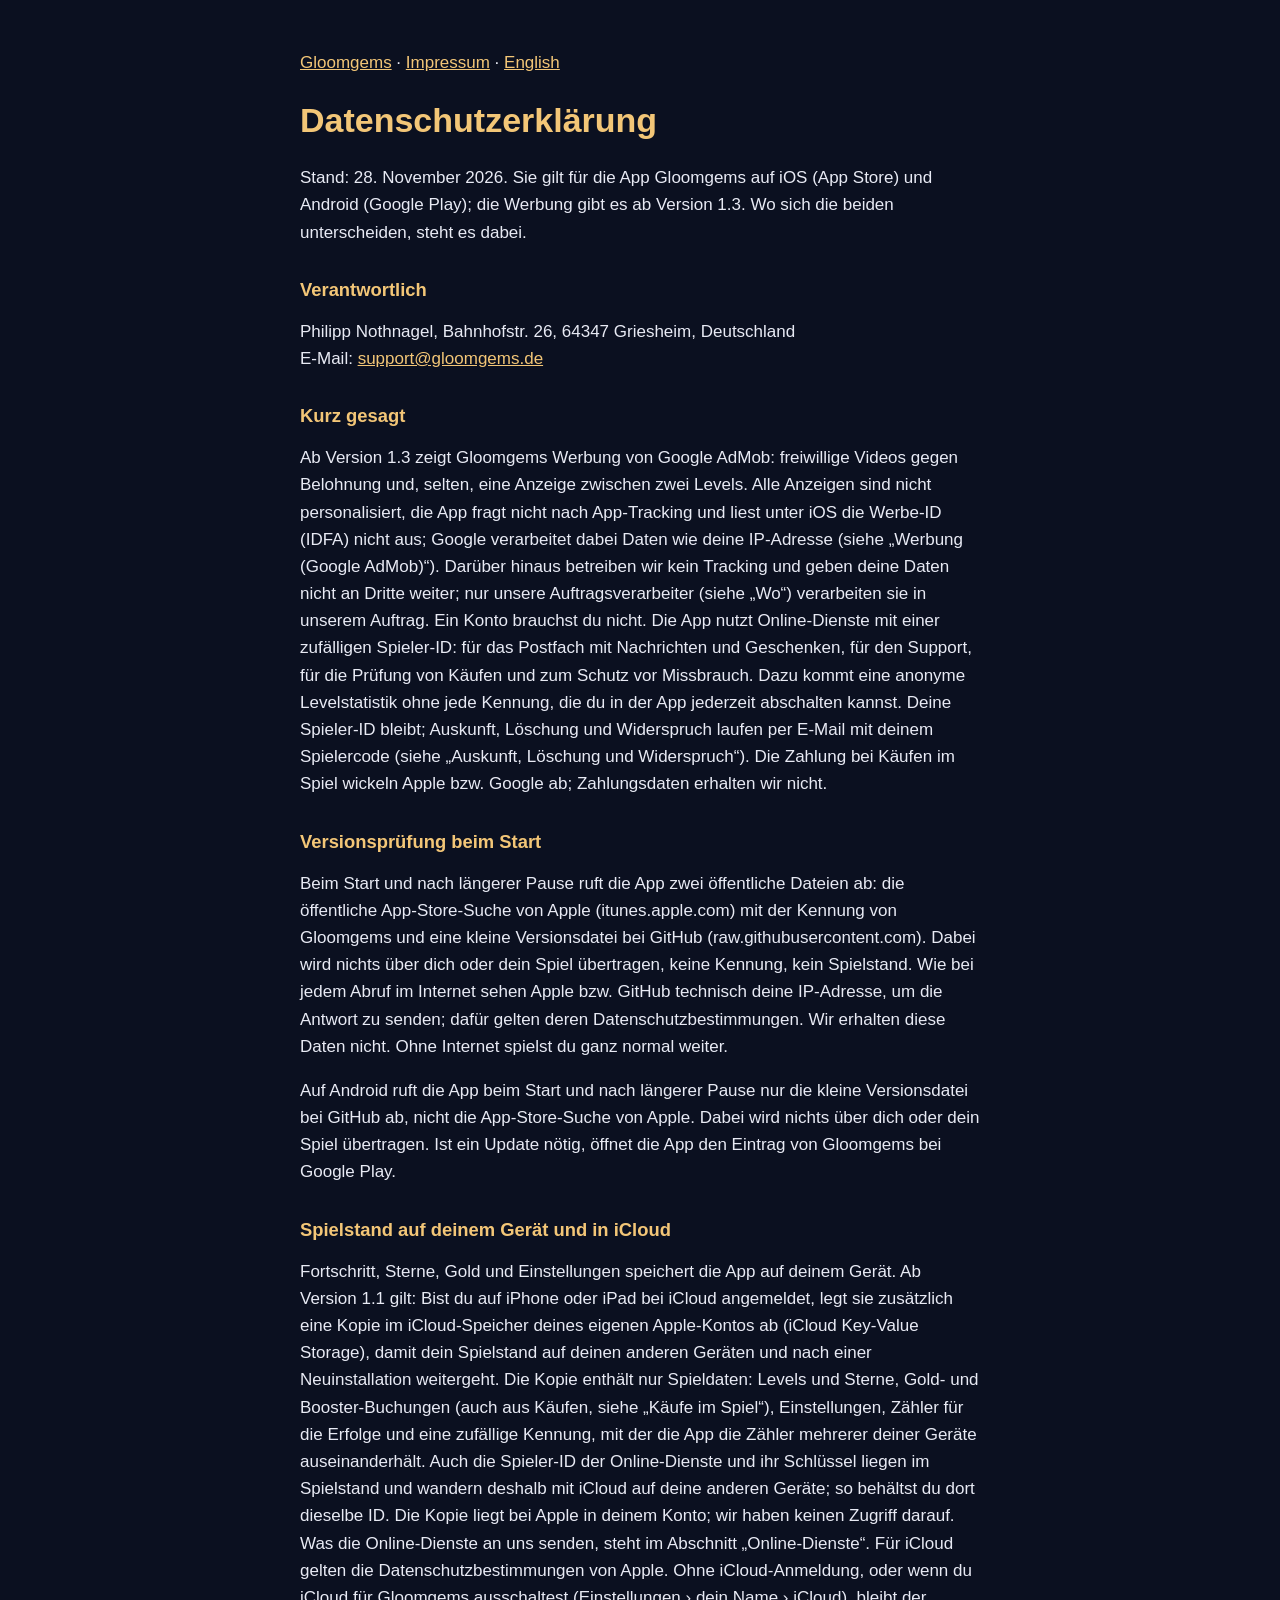
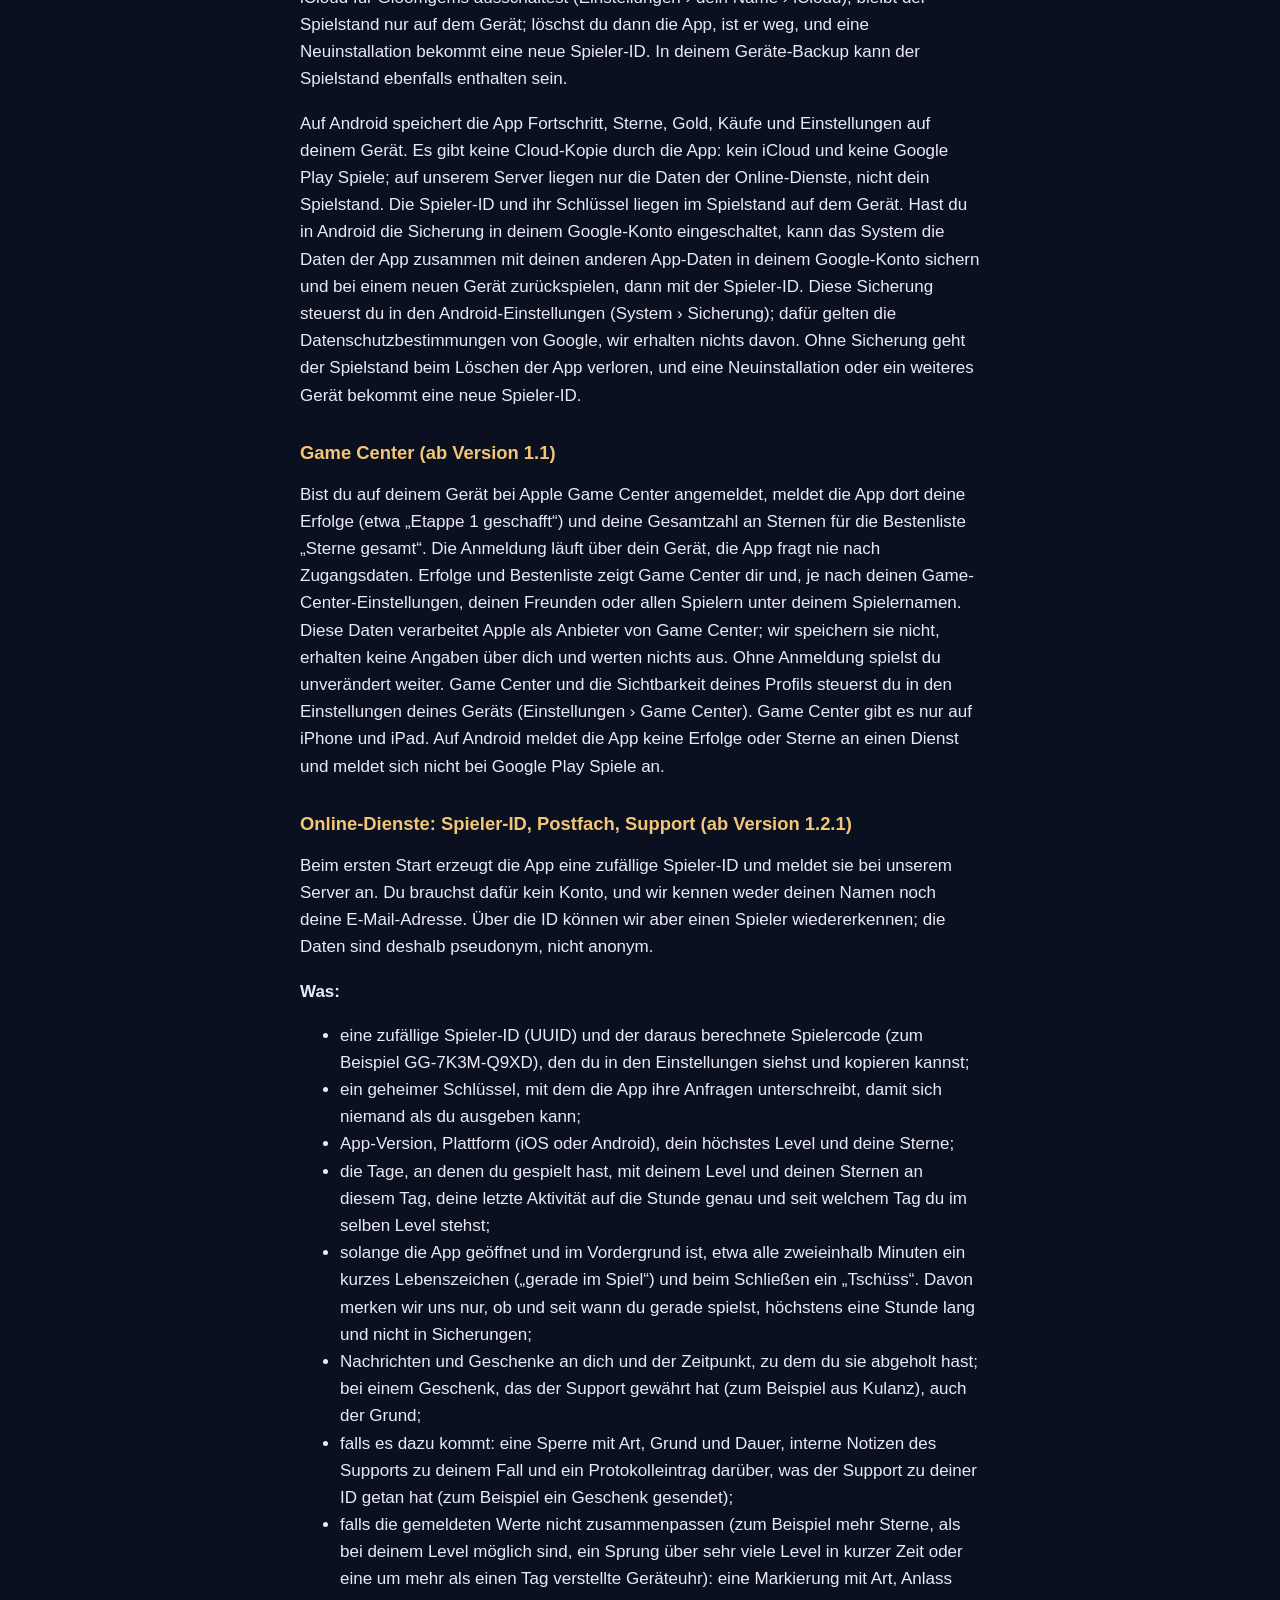
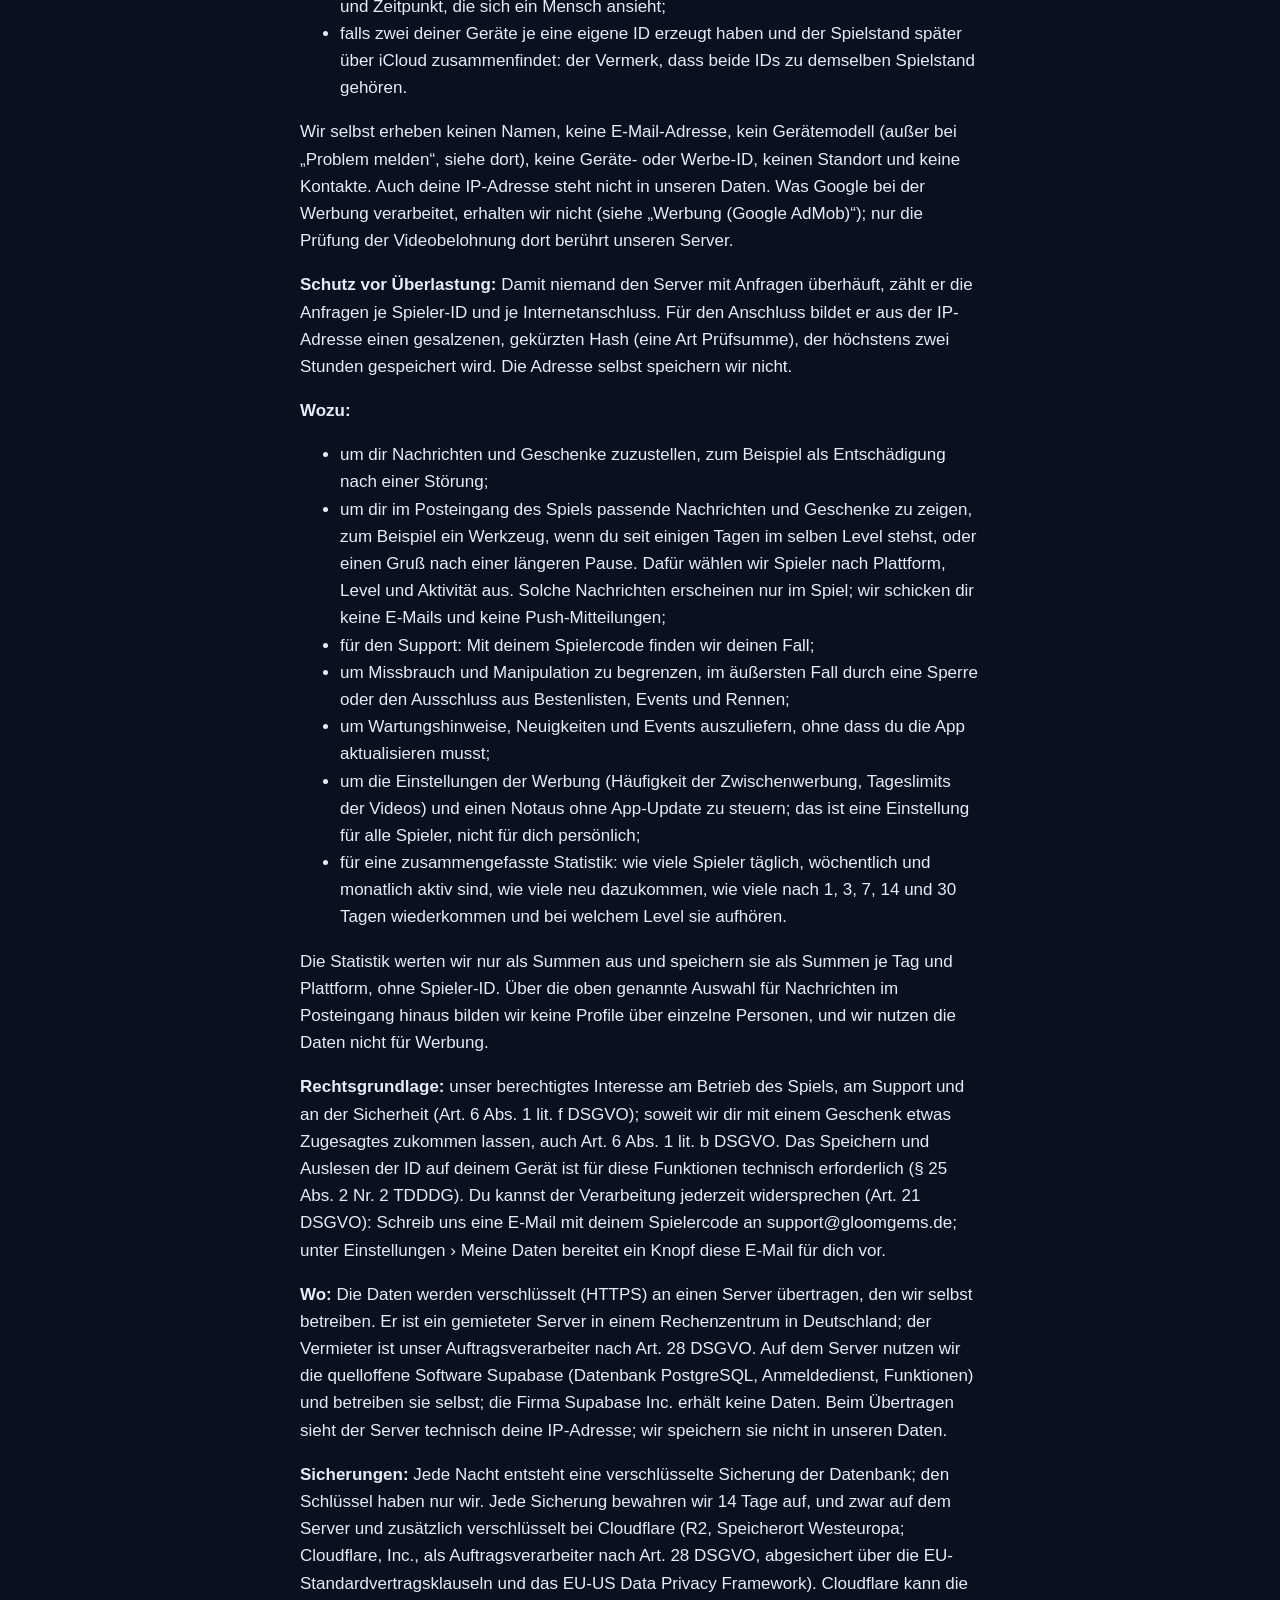
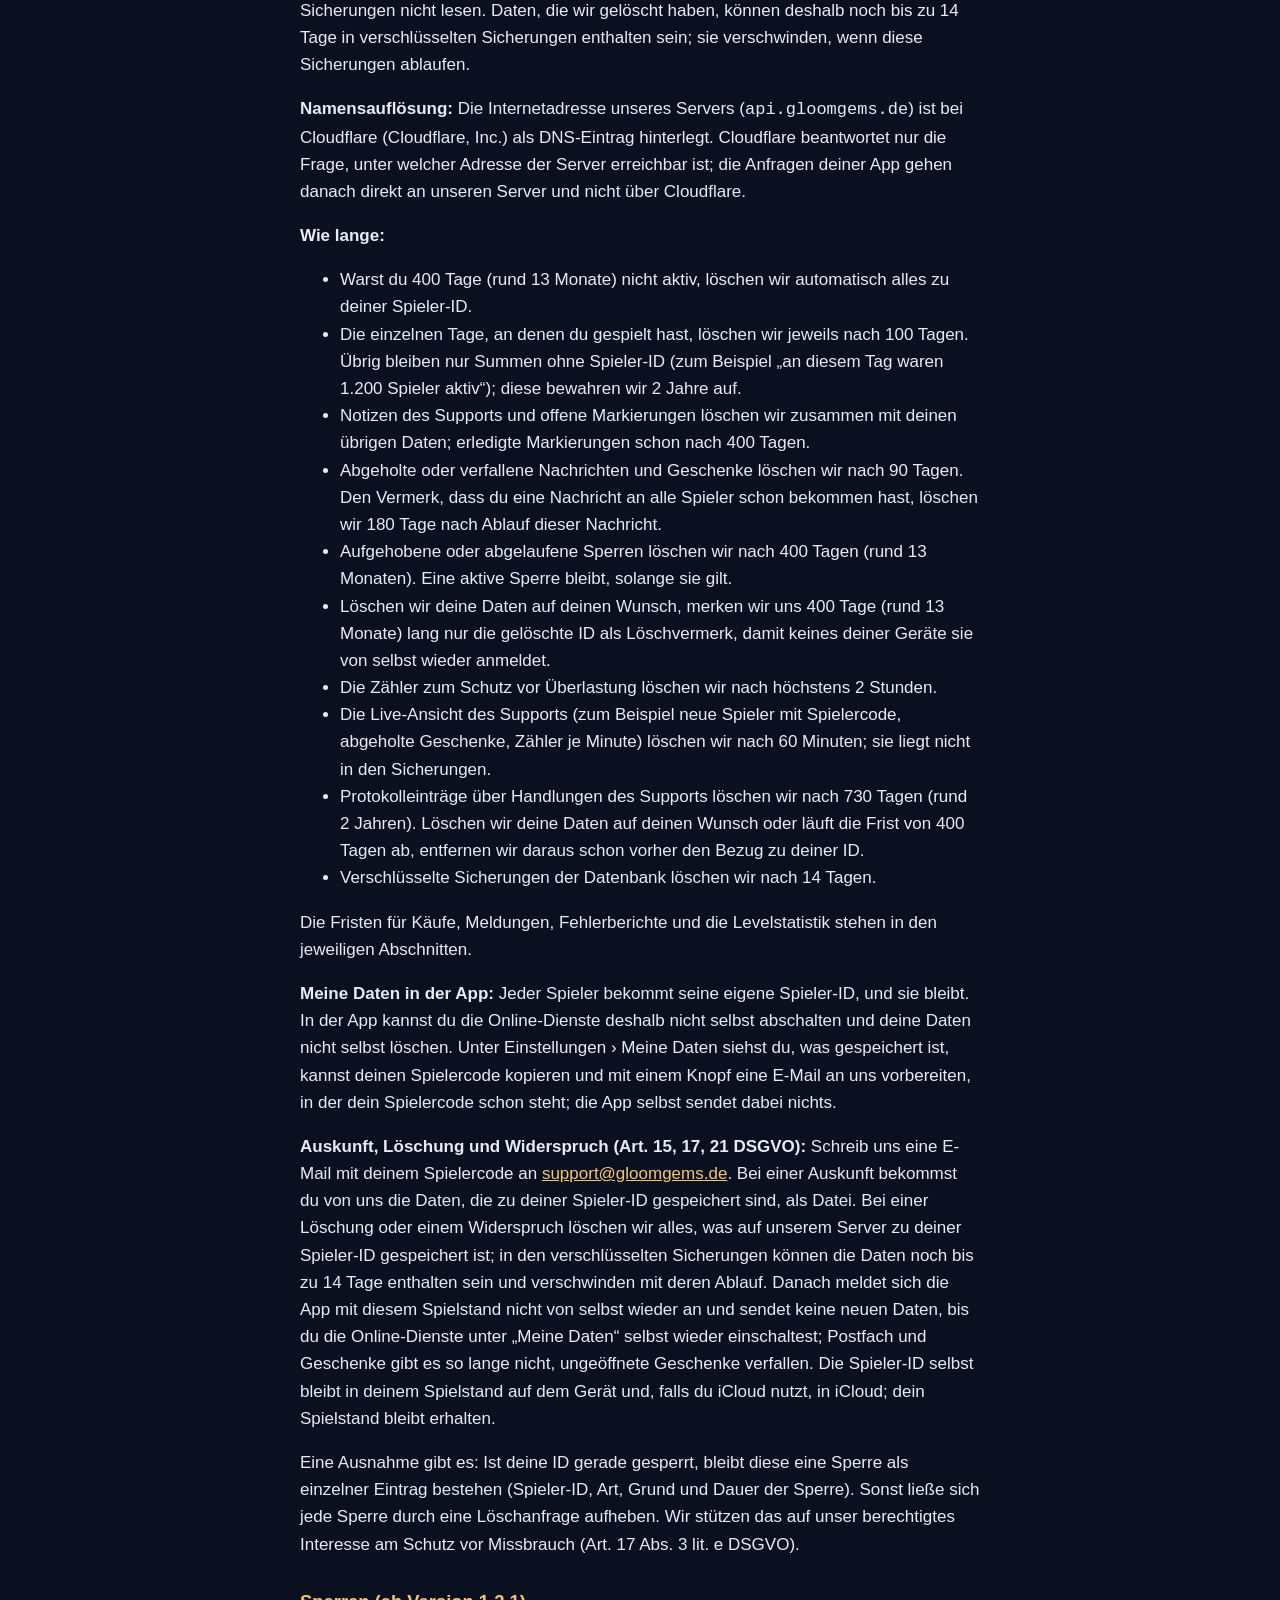
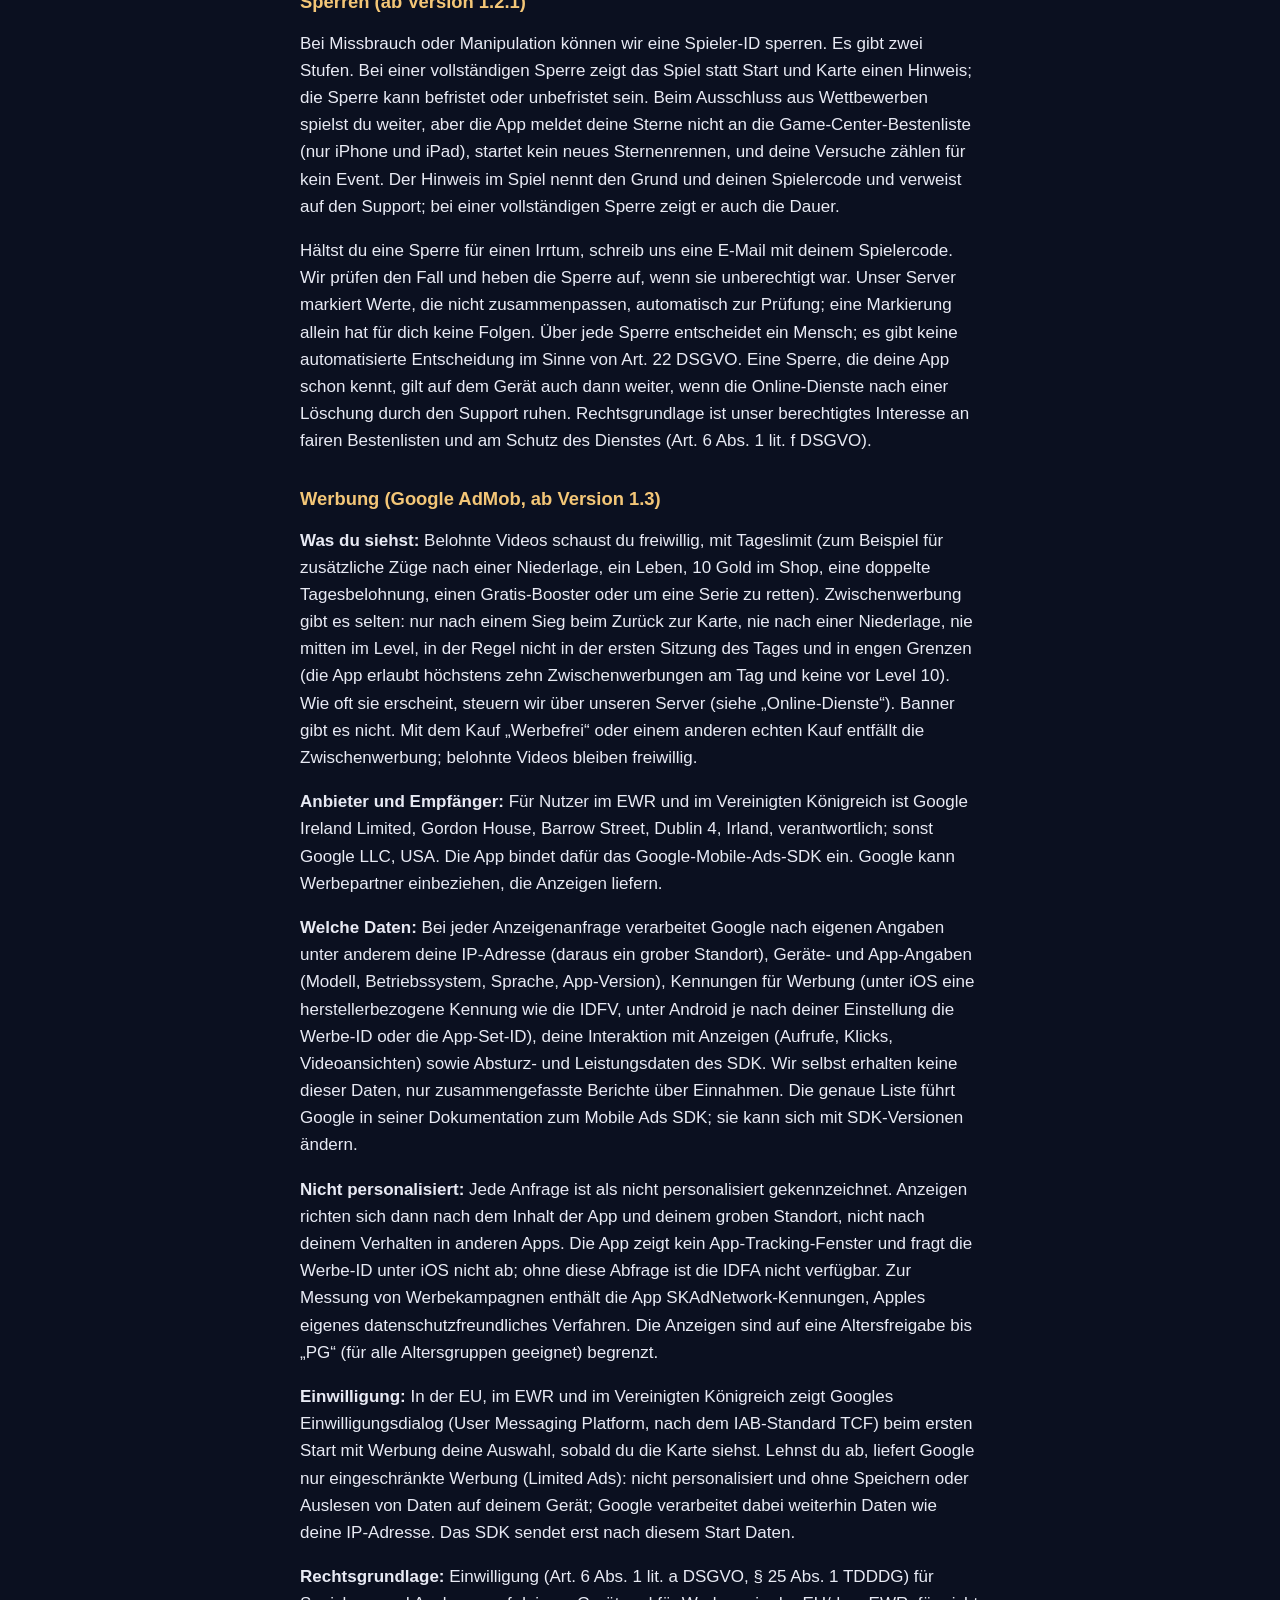
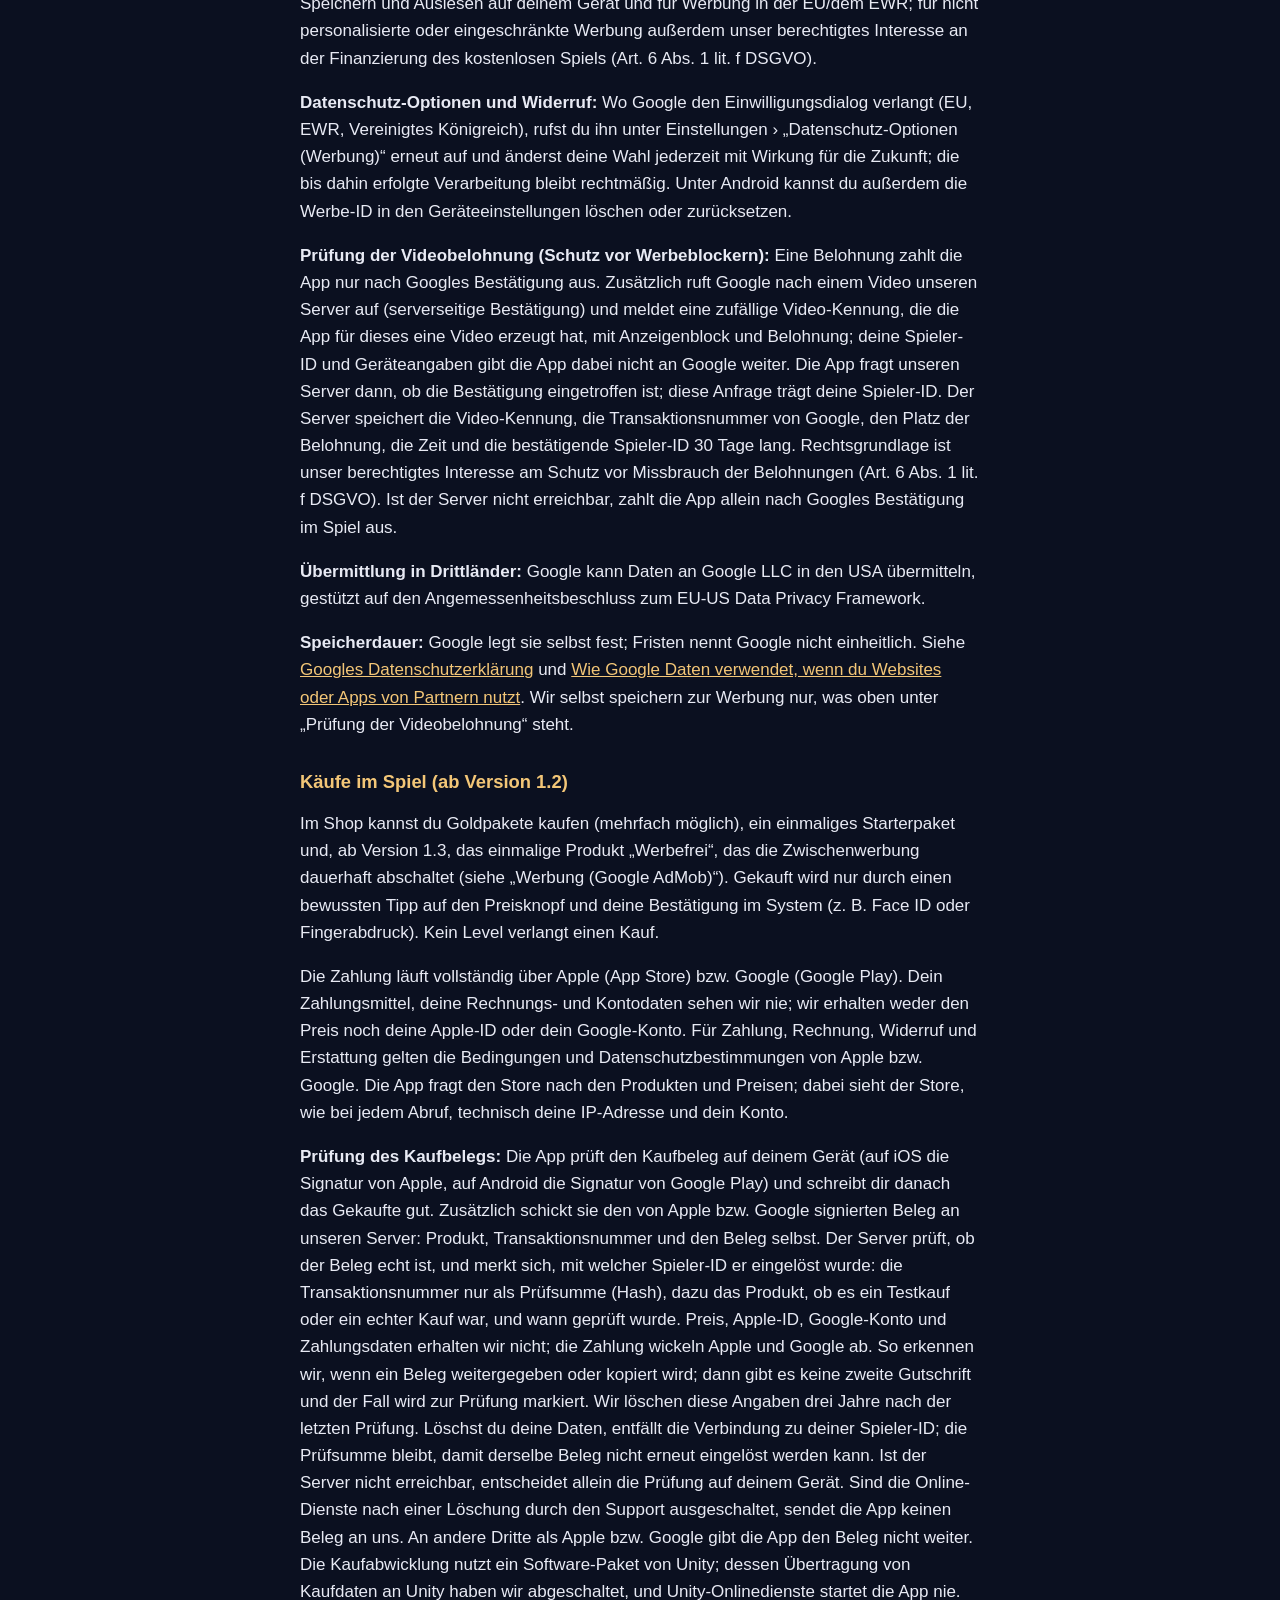
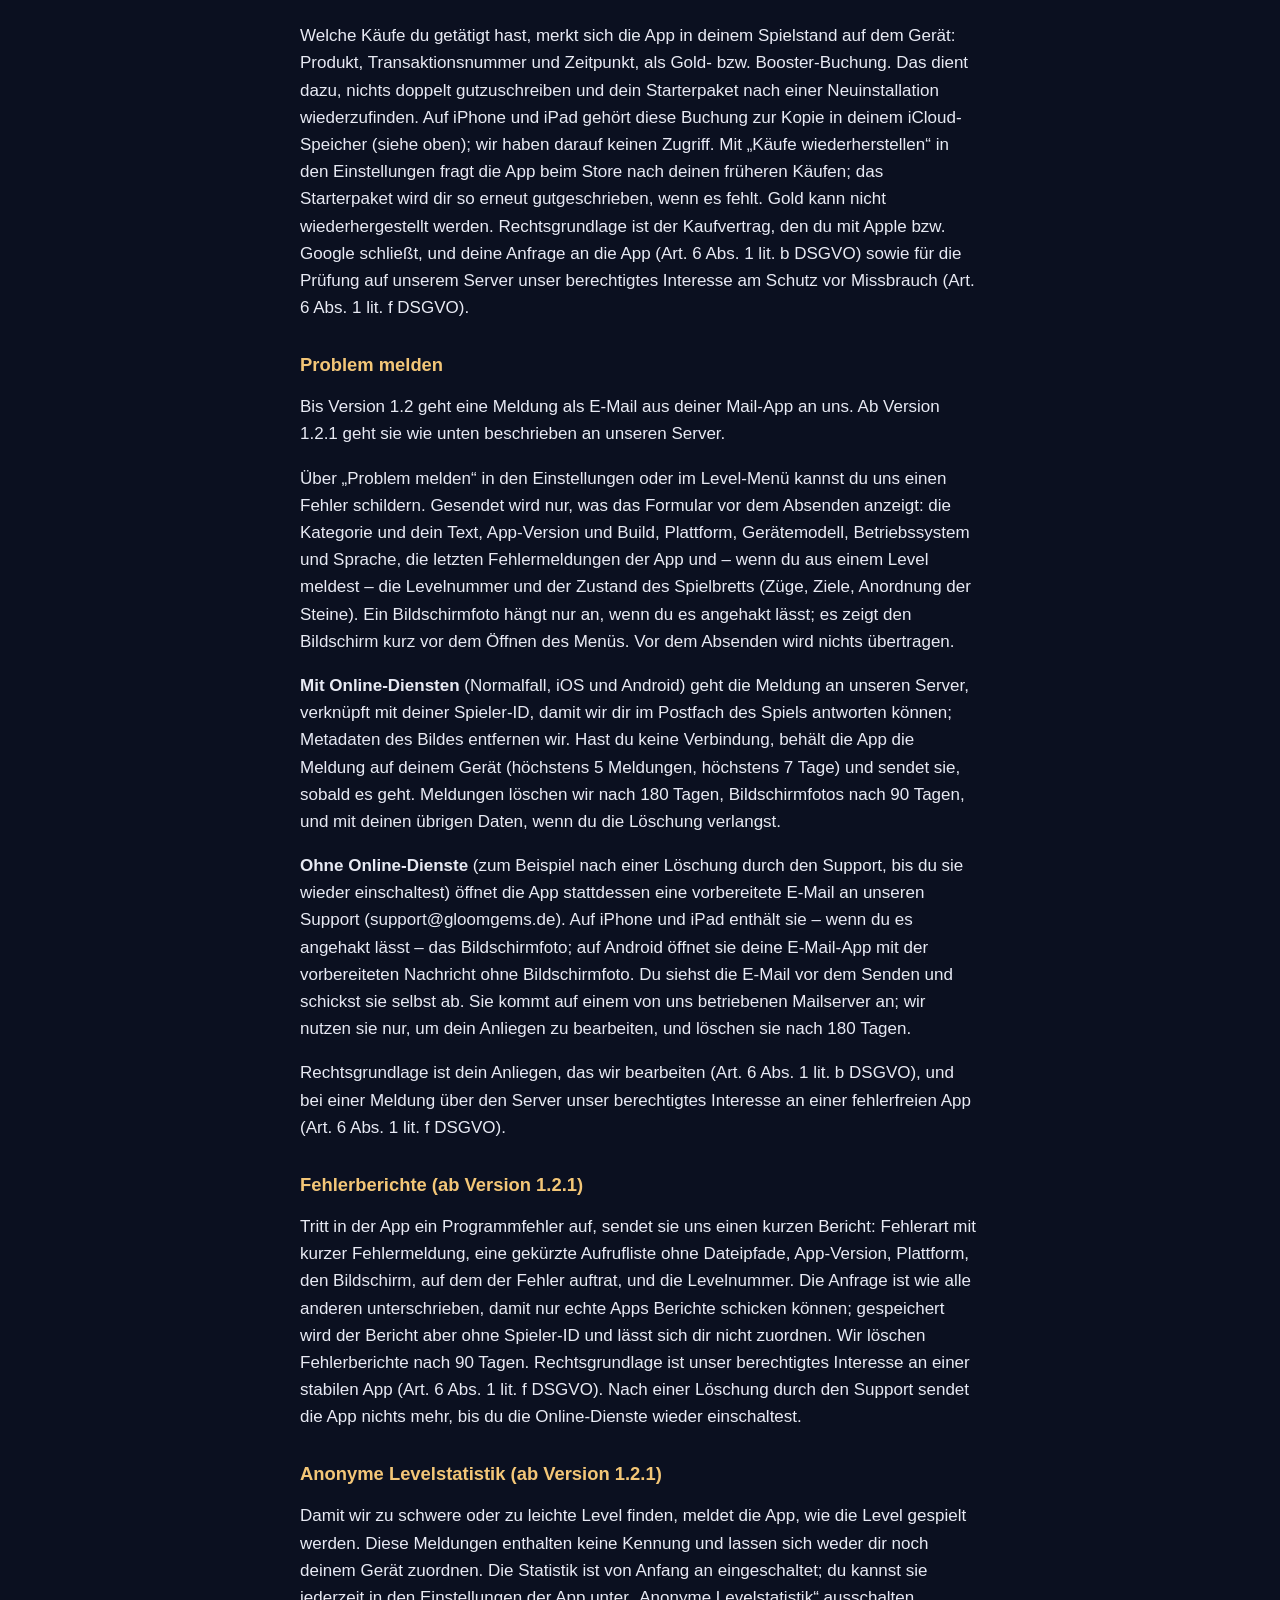
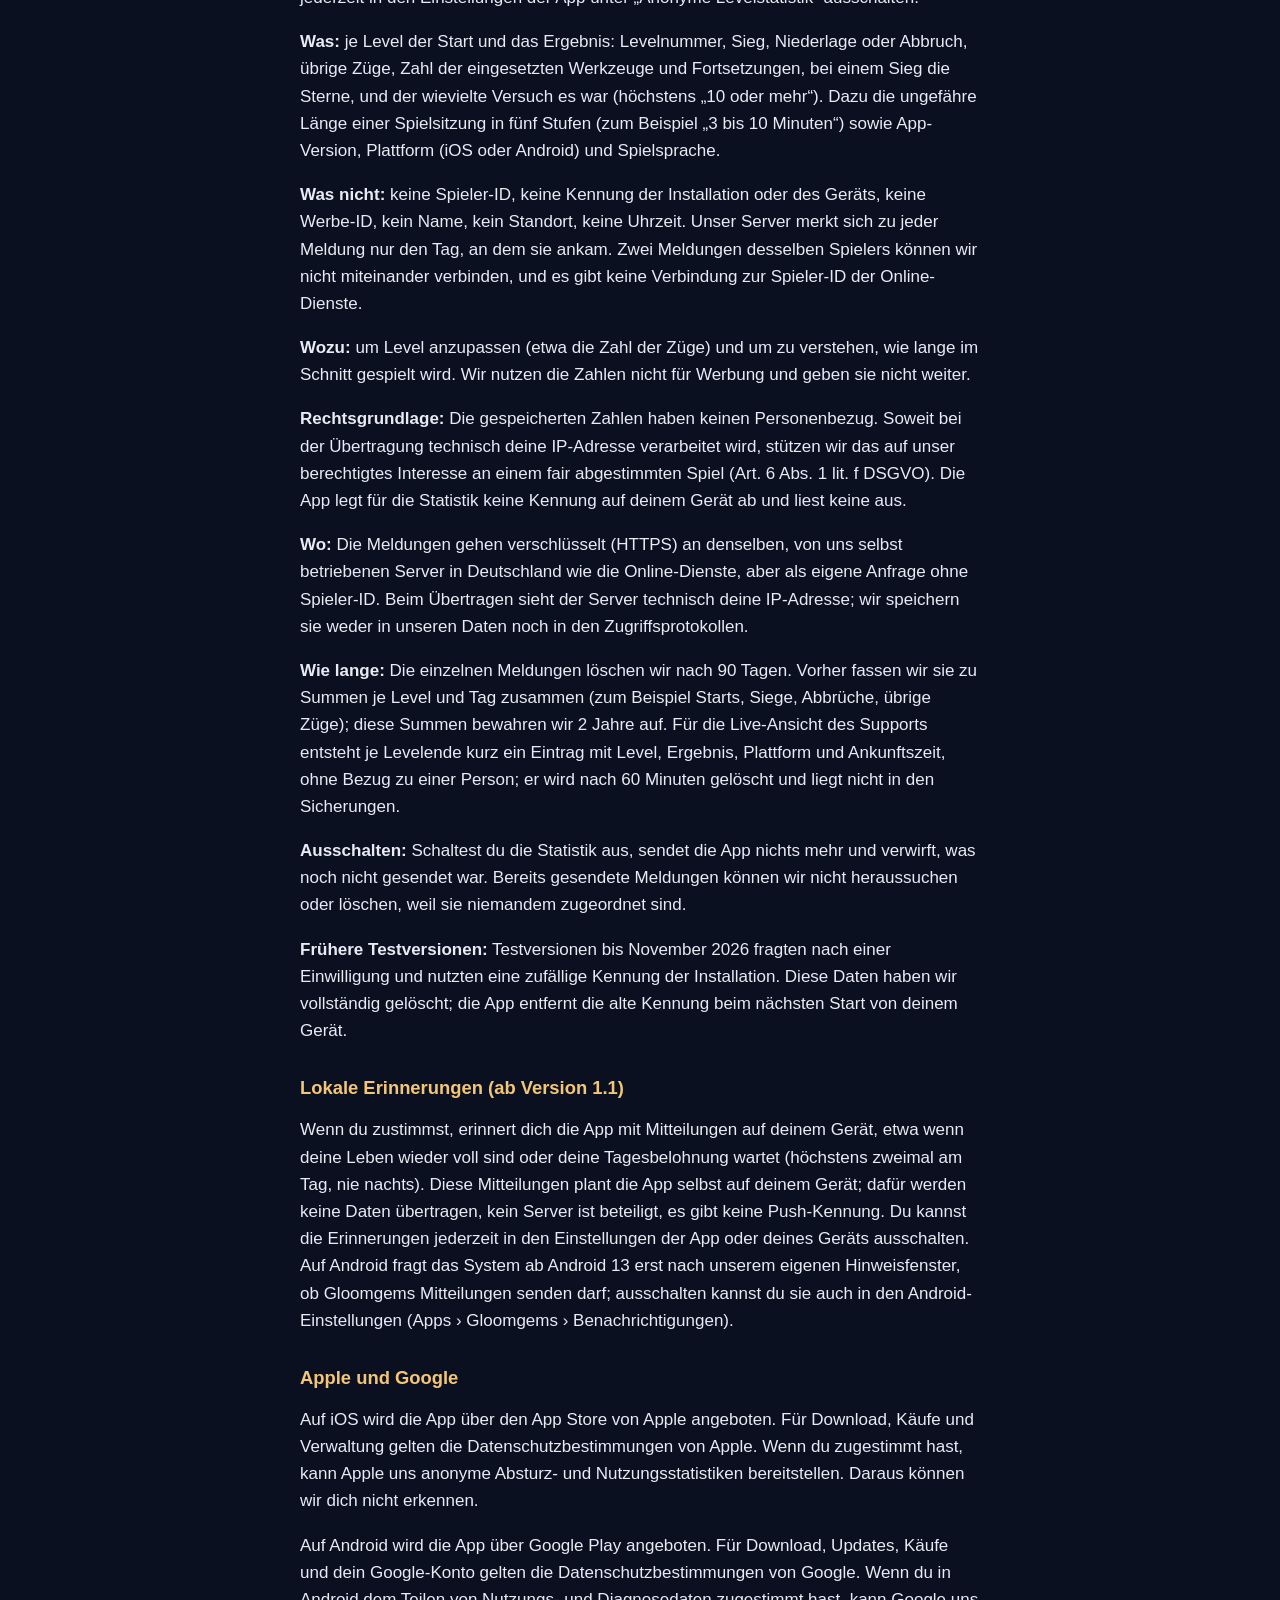
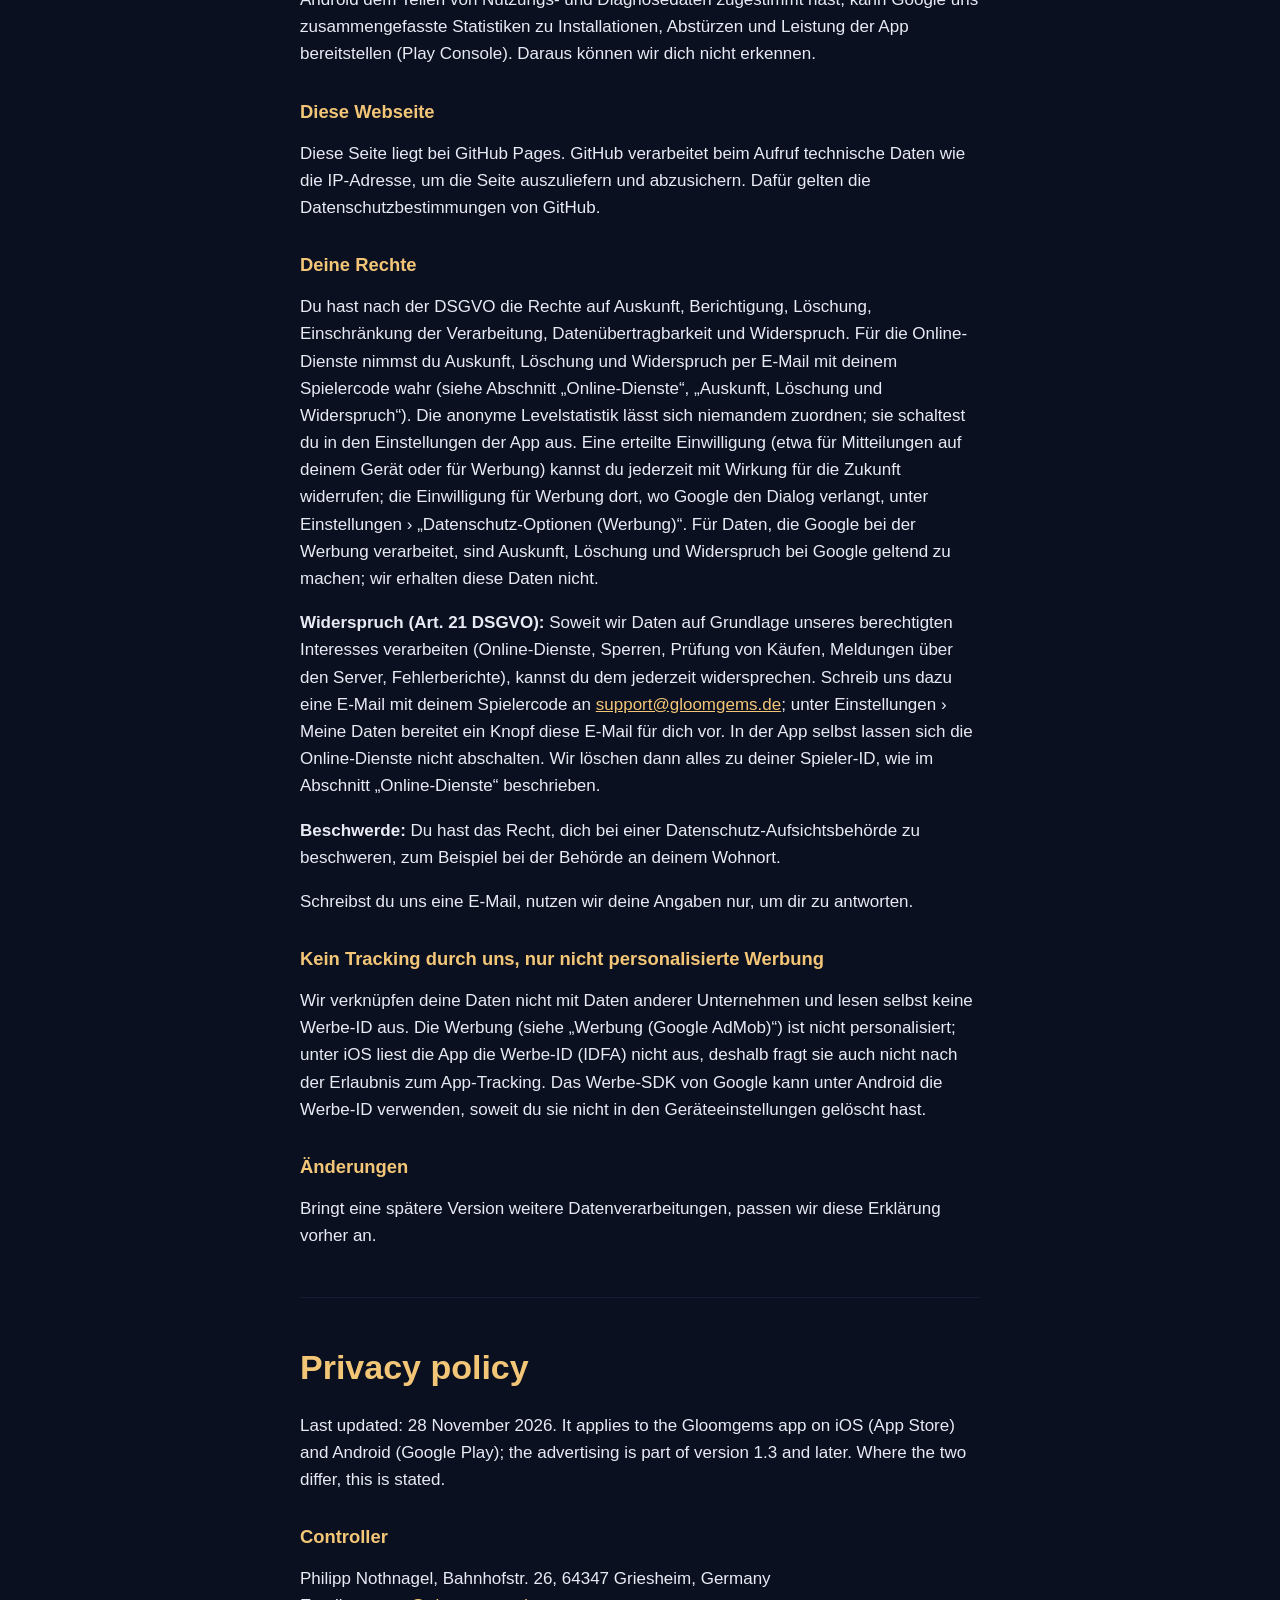
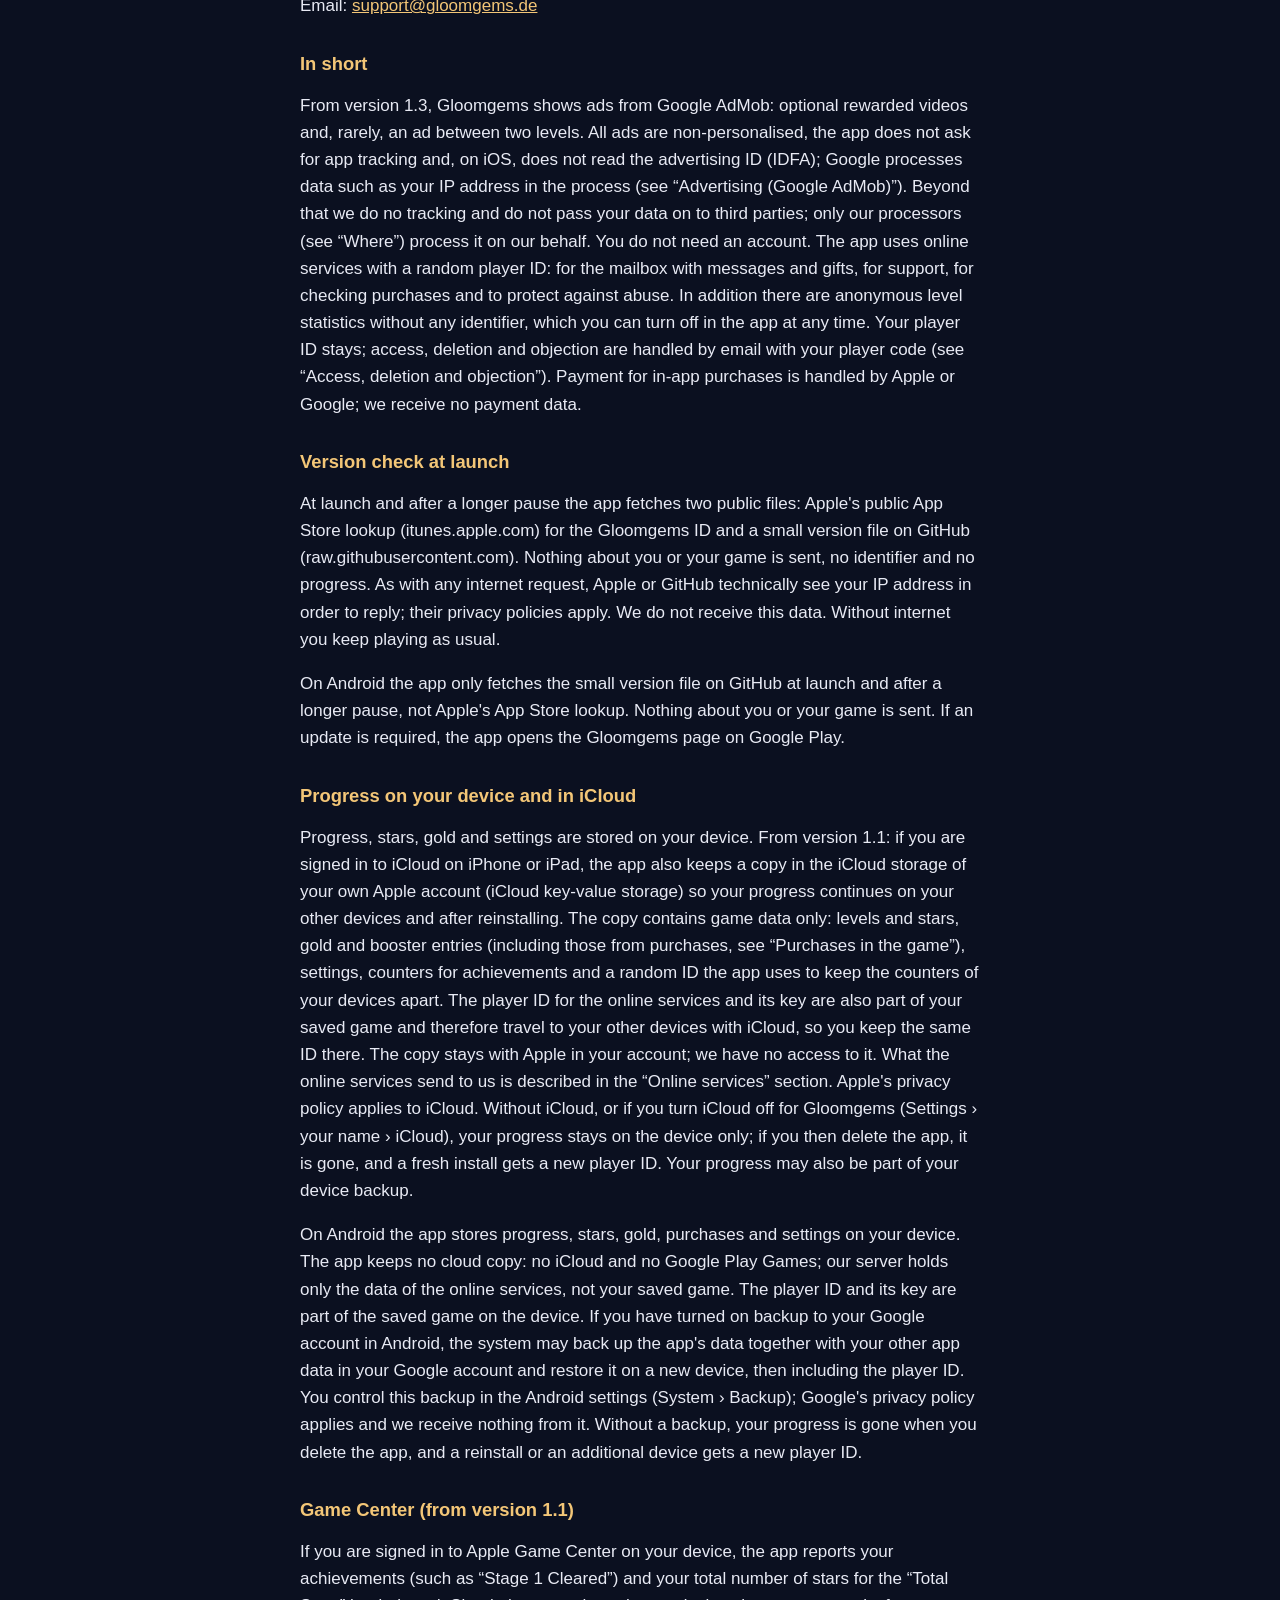
==== commit 9eaaa567: "Datenschutz: Datenschutz-Optionen (Werbung) nur dort, wo Google den Dialog verlangt Co-Authored-By: " ====
--- a/datenschutz.html
+++ b/datenschutz.html
@@ -92,7 +92,7 @@
 <p><strong>Nicht personalisiert:</strong> Jede Anfrage ist als nicht personalisiert gekennzeichnet. Anzeigen richten sich dann nach dem Inhalt der App und deinem groben Standort, nicht nach deinem Verhalten in anderen Apps. Die App zeigt kein App-Tracking-Fenster und fragt die Werbe-ID unter iOS nicht ab; ohne diese Abfrage ist die IDFA nicht verfügbar. Zur Messung von Werbekampagnen enthält die App SKAdNetwork-Kennungen, Apples eigenes datenschutzfreundliches Verfahren. Die Anzeigen sind auf eine Altersfreigabe bis „PG“ (für alle Altersgruppen geeignet) begrenzt.</p>
 <p><strong>Einwilligung:</strong> In der EU, im EWR und im Vereinigten Königreich zeigt Googles Einwilligungsdialog (User Messaging Platform, nach dem IAB-Standard TCF) beim ersten Start mit Werbung deine Auswahl, sobald du die Karte siehst. Lehnst du ab, liefert Google nur eingeschränkte Werbung (Limited Ads): nicht personalisiert und ohne Speichern oder Auslesen von Daten auf deinem Gerät; Google verarbeitet dabei weiterhin Daten wie deine IP-Adresse. Das SDK sendet erst nach diesem Start Daten.</p>
 <p><strong>Rechtsgrundlage:</strong> Einwilligung (Art. 6 Abs. 1 lit. a DSGVO, § 25 Abs. 1 TDDDG) für Speichern und Auslesen auf deinem Gerät und für Werbung in der EU/dem EWR; für nicht personalisierte oder eingeschränkte Werbung außerdem unser berechtigtes Interesse an der Finanzierung des kostenlosen Spiels (Art. 6 Abs. 1 lit. f DSGVO).</p>
-<p><strong>Datenschutz-Optionen und Widerruf:</strong> Unter Einstellungen › „Datenschutz-Optionen (Werbung)“ rufst du den Dialog erneut auf und änderst deine Wahl jederzeit mit Wirkung für die Zukunft; die bis dahin erfolgte Verarbeitung bleibt rechtmäßig. Unter Android kannst du außerdem die Werbe-ID in den Geräteeinstellungen löschen oder zurücksetzen.</p>
+<p><strong>Datenschutz-Optionen und Widerruf:</strong> Wo Google den Einwilligungsdialog verlangt (EU, EWR, Vereinigtes Königreich), rufst du ihn unter Einstellungen › „Datenschutz-Optionen (Werbung)“ erneut auf und änderst deine Wahl jederzeit mit Wirkung für die Zukunft; die bis dahin erfolgte Verarbeitung bleibt rechtmäßig. Unter Android kannst du außerdem die Werbe-ID in den Geräteeinstellungen löschen oder zurücksetzen.</p>
 <p><strong>Prüfung der Videobelohnung (Schutz vor Werbeblockern):</strong> Eine Belohnung zahlt die App nur nach Googles Bestätigung aus. Zusätzlich ruft Google nach einem Video unseren Server auf (serverseitige Bestätigung) und meldet eine zufällige Video-Kennung, die die App für dieses eine Video erzeugt hat, mit Anzeigenblock und Belohnung; deine Spieler-ID und Geräteangaben gibt die App dabei nicht an Google weiter. Die App fragt unseren Server dann, ob die Bestätigung eingetroffen ist; diese Anfrage trägt deine Spieler-ID. Der Server speichert die Video-Kennung, die Transaktionsnummer von Google, den Platz der Belohnung, die Zeit und die bestätigende Spieler-ID 30 Tage lang. Rechtsgrundlage ist unser berechtigtes Interesse am Schutz vor Missbrauch der Belohnungen (Art. 6 Abs. 1 lit. f DSGVO). Ist der Server nicht erreichbar, zahlt die App allein nach Googles Bestätigung im Spiel aus.</p>
 <p><strong>Übermittlung in Drittländer:</strong> Google kann Daten an Google LLC in den USA übermitteln, gestützt auf den Angemessenheitsbeschluss zum EU-US Data Privacy Framework.</p>
 <p><strong>Speicherdauer:</strong> Google legt sie selbst fest; Fristen nennt Google nicht einheitlich. Siehe <a href="https://policies.google.com/privacy">Googles Datenschutzerklärung</a> und <a href="https://policies.google.com/technologies/partner-sites">Wie Google Daten verwendet, wenn du Websites oder Apps von Partnern nutzt</a>. Wir selbst speichern zur Werbung nur, was oben unter „Prüfung der Videobelohnung“ steht.</p>
@@ -135,7 +135,7 @@
 <p>Diese Seite liegt bei GitHub Pages. GitHub verarbeitet beim Aufruf technische Daten wie die IP-Adresse, um die Seite auszuliefern und abzusichern. Dafür gelten die Datenschutzbestimmungen von GitHub.</p>
 
 <h2>Deine Rechte</h2>
-<p>Du hast nach der DSGVO die Rechte auf Auskunft, Berichtigung, Löschung, Einschränkung der Verarbeitung, Datenübertragbarkeit und Widerspruch. Für die Online-Dienste nimmst du Auskunft, Löschung und Widerspruch per E-Mail mit deinem Spielercode wahr (siehe Abschnitt „Online-Dienste“, „Auskunft, Löschung und Widerspruch“). Die anonyme Levelstatistik lässt sich niemandem zuordnen; sie schaltest du in den Einstellungen der App aus. Eine erteilte Einwilligung (etwa für Mitteilungen auf deinem Gerät oder für Werbung) kannst du jederzeit mit Wirkung für die Zukunft widerrufen; die Einwilligung für Werbung unter Einstellungen › „Datenschutz-Optionen (Werbung)“. Für Daten, die Google bei der Werbung verarbeitet, sind Auskunft, Löschung und Widerspruch bei Google geltend zu machen; wir erhalten diese Daten nicht.</p>
+<p>Du hast nach der DSGVO die Rechte auf Auskunft, Berichtigung, Löschung, Einschränkung der Verarbeitung, Datenübertragbarkeit und Widerspruch. Für die Online-Dienste nimmst du Auskunft, Löschung und Widerspruch per E-Mail mit deinem Spielercode wahr (siehe Abschnitt „Online-Dienste“, „Auskunft, Löschung und Widerspruch“). Die anonyme Levelstatistik lässt sich niemandem zuordnen; sie schaltest du in den Einstellungen der App aus. Eine erteilte Einwilligung (etwa für Mitteilungen auf deinem Gerät oder für Werbung) kannst du jederzeit mit Wirkung für die Zukunft widerrufen; die Einwilligung für Werbung dort, wo Google den Dialog verlangt, unter Einstellungen › „Datenschutz-Optionen (Werbung)“. Für Daten, die Google bei der Werbung verarbeitet, sind Auskunft, Löschung und Widerspruch bei Google geltend zu machen; wir erhalten diese Daten nicht.</p>
 <p><strong>Widerspruch (Art. 21 DSGVO):</strong> Soweit wir Daten auf Grundlage unseres berechtigten Interesses verarbeiten (Online-Dienste, Sperren, Prüfung von Käufen, Meldungen über den Server, Fehlerberichte), kannst du dem jederzeit widersprechen. Schreib uns dazu eine E-Mail mit deinem Spielercode an <a href="mailto:support@gloomgems.de">support@gloomgems.de</a>; unter Einstellungen › Meine Daten bereitet ein Knopf diese E-Mail für dich vor. In der App selbst lassen sich die Online-Dienste nicht abschalten. Wir löschen dann alles zu deiner Spieler-ID, wie im Abschnitt „Online-Dienste“ beschrieben.</p>
 <p><strong>Beschwerde:</strong> Du hast das Recht, dich bei einer Datenschutz-Aufsichtsbehörde zu beschweren, zum Beispiel bei der Behörde an deinem Wohnort.</p>
 <p>Schreibst du uns eine E-Mail, nutzen wir deine Angaben nur, um dir zu antworten.</p>
@@ -229,7 +229,7 @@
 <p><strong>Non-personalised:</strong> Every request is marked non-personalised. Ads then depend on the app's content and your rough location, not on your behaviour in other apps. The app shows no app-tracking prompt and does not query the advertising ID on iOS; without that query the IDFA is not available. To measure ad campaigns the app contains SKAdNetwork identifiers, Apple's own privacy-friendly method. Ads are limited to a content rating of “PG” (suitable for all ages).</p>
 <p><strong>Consent:</strong> In the EU, EEA and UK, Google's consent dialog (User Messaging Platform, IAB TCF standard) asks for your choice on the first launch with ads, as soon as you see the map. If you decline, Google delivers only limited ads: non-personalised and without storing or reading data on your device; Google still processes data such as your IP address. The SDK sends data only after that start.</p>
 <p><strong>Legal basis:</strong> consent (Art. 6(1)(a) GDPR, Section 25(1) TDDDG) for storing and reading on your device and for ads in the EU/EEA; for non-personalised or limited ads also our legitimate interest in funding the free game (Art. 6(1)(f) GDPR).</p>
-<p><strong>Privacy options and withdrawal:</strong> Under Settings › “Privacy options (ads)” you reopen the dialog and change your choice at any time with effect for the future; processing up to then remains lawful. On Android you can also delete or reset the advertising ID in your device settings.</p>
+<p><strong>Privacy options and withdrawal:</strong> Where Google requires the consent dialog (EU, EEA, UK), you reopen it under Settings › “Privacy options (ads)” and change your choice at any time with effect for the future; processing up to then remains lawful. On Android you can also delete or reset the advertising ID in your device settings.</p>
 <p><strong>Check of the video reward (protection against ad blockers):</strong> The app pays out a reward only after Google's confirmation. In addition, after a video Google calls our server (server-side verification) and reports a random video ID that the app generated for that one video, with the ad unit and the reward; the app does not pass your player ID or device details to Google. The app then asks our server whether the confirmation has arrived; this request carries your player ID. The server stores the video ID, Google's transaction number, the reward slot, the time and the confirming player ID for 30 days. The legal basis is our legitimate interest in protecting the rewards from abuse (Art. 6(1)(f) GDPR). If the server cannot be reached, the app pays out on Google's confirmation in the game alone.</p>
 <p><strong>Third-country transfer:</strong> Google may transfer data to Google LLC in the USA, based on the adequacy decision for the EU-US Data Privacy Framework.</p>
 <p><strong>Retention:</strong> Google sets this itself and does not state uniform periods. See <a href="https://policies.google.com/privacy">Google's Privacy Policy</a> and <a href="https://policies.google.com/technologies/partner-sites">How Google uses information from sites or apps that use its services</a>. For the ads we ourselves store only what is stated above under “Check of the video reward”.</p>
@@ -272,7 +272,7 @@
 <p>This page is hosted on GitHub Pages. GitHub processes technical data such as your IP address to deliver and protect the page. GitHub's privacy policy applies.</p>
 
 <h2>Your rights</h2>
-<p>Under the GDPR you have the rights of access, rectification, erasure, restriction of processing, data portability and objection. For the online services you exercise access, deletion and objection by email with your player code (see the “Online services” section, “Access, deletion and objection”). The anonymous level statistics cannot be linked to anyone; you turn them off in the app's settings. You can withdraw any consent you have given (for example for notifications on your device or for ads) at any time with effect for the future; consent for ads under Settings › “Privacy options (ads)”. For data that Google processes for the ads, access, erasure and objection are to be directed to Google; we do not receive that data.</p>
+<p>Under the GDPR you have the rights of access, rectification, erasure, restriction of processing, data portability and objection. For the online services you exercise access, deletion and objection by email with your player code (see the “Online services” section, “Access, deletion and objection”). The anonymous level statistics cannot be linked to anyone; you turn them off in the app's settings. You can withdraw any consent you have given (for example for notifications on your device or for ads) at any time with effect for the future; consent for ads, where Google requires the dialog, under Settings › “Privacy options (ads)”. For data that Google processes for the ads, access, erasure and objection are to be directed to Google; we do not receive that data.</p>
 <p><strong>Objection (Art. 21 GDPR):</strong> where we process data on the basis of our legitimate interest (online services, locks, purchase checks, reports via the server, error reports), you can object at any time. To do so, send us an email with your player code to <a href="mailto:support@gloomgems.de">support@gloomgems.de</a>; under Settings › My data a button prepares this email for you. The online services cannot be turned off in the app itself. We then delete everything linked to your player ID, as described in the “Online services” section.</p>
 <p><strong>Complaint:</strong> you have the right to complain to a data protection supervisory authority, for example the authority where you live.</p>
 <p>If you email us, we use your details only to reply.</p>
